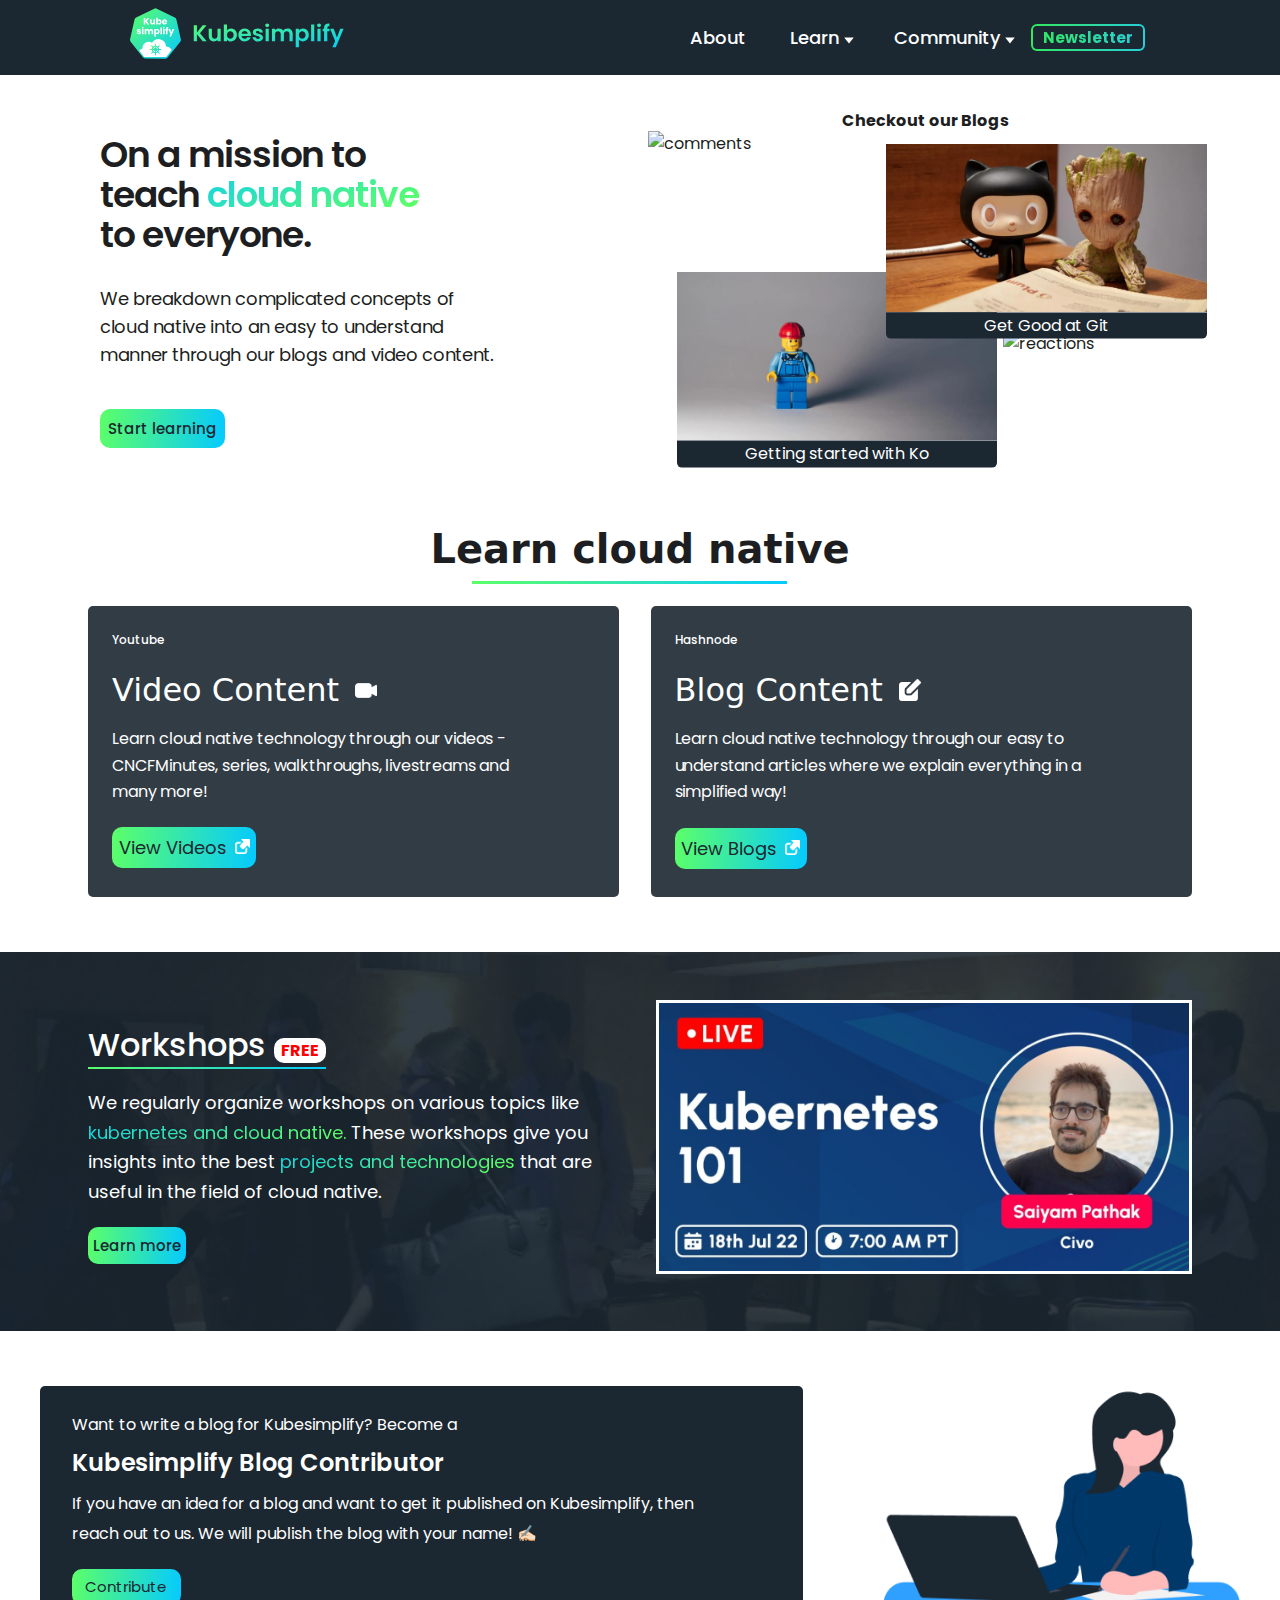
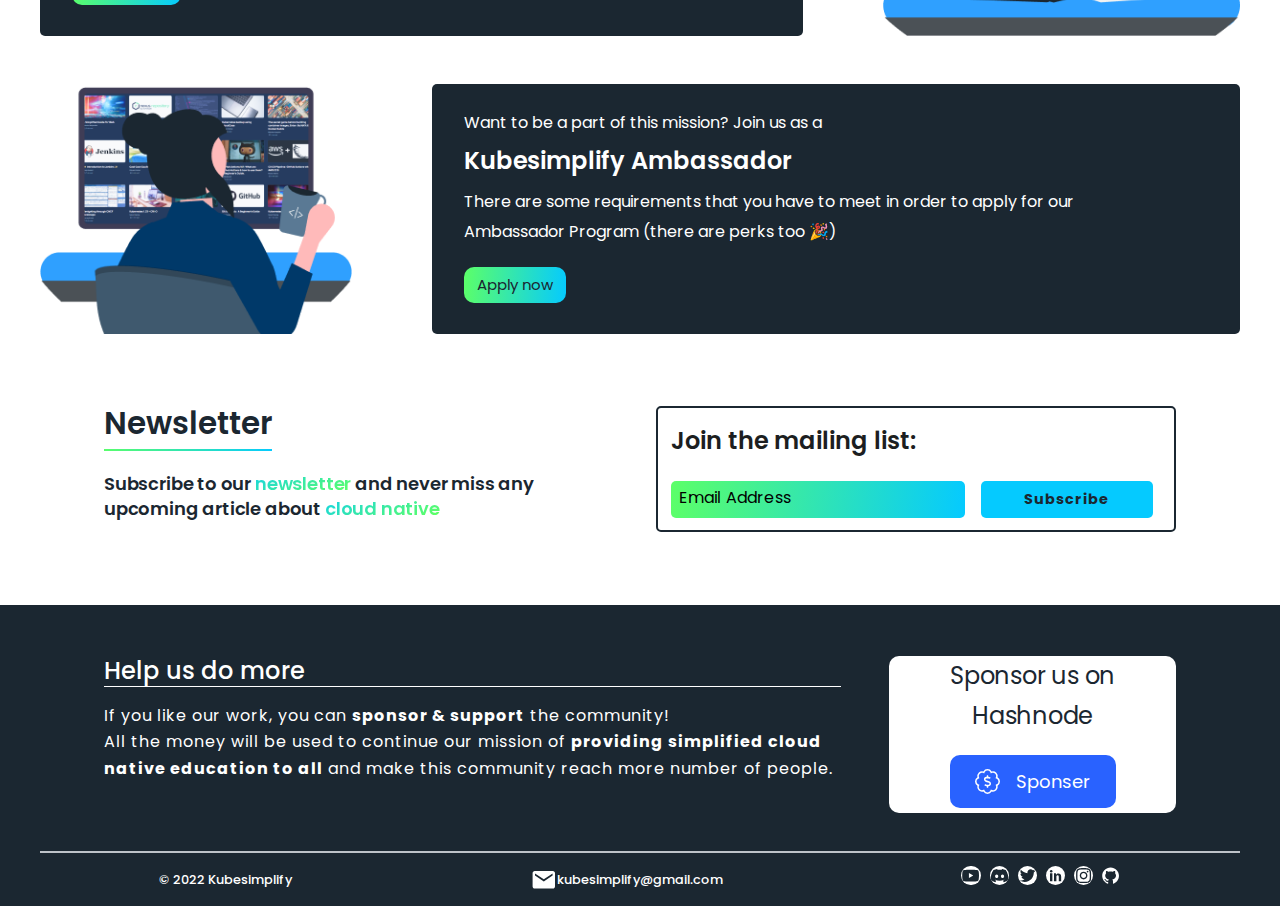
==== index.html @ fcbbe6c8 "deploy: ce2366faeb311c41e836b829e72ece6a12a64299" ====
<!doctype html>
<html lang="en" dir="ltr" class="plugin-pages plugin-id-default">
<head>
<meta charset="UTF-8">
<meta name="viewport" content="width=device-width,initial-scale=1">
<meta name="generator" content="Docusaurus v2.0.0-beta.18">
<title data-rh="true">Kubesimplify | Kubesimplify</title><meta data-rh="true" name="twitter:card" content="summary_large_image"><meta data-rh="true" property="og:url" content="https://kubesimplify.com/"><meta data-rh="true" name="docusaurus_locale" content="en"><meta data-rh="true" name="docusaurus_tag" content="default"><meta data-rh="true" name="docsearch:language" content="en"><meta data-rh="true" name="docsearch:docusaurus_tag" content="default"><meta data-rh="true" property="og:title" content="Kubesimplify | Kubesimplify"><meta data-rh="true" name="description" content="Description will go into a meta tag in &lt;head /&gt;"><meta data-rh="true" property="og:description" content="Description will go into a meta tag in &lt;head /&gt;"><link data-rh="true" rel="icon" href="/img/favicon.ico"><link data-rh="true" rel="canonical" href="https://kubesimplify.com/"><link data-rh="true" rel="alternate" href="https://kubesimplify.com/" hreflang="en"><link data-rh="true" rel="alternate" href="https://kubesimplify.com/" hreflang="x-default"><script data-rh="true">function maybeInsertBanner(){window.__DOCUSAURUS_INSERT_BASEURL_BANNER&&insertBanner()}function insertBanner(){var n=document.getElementById("docusaurus-base-url-issue-banner-container");if(n){n.innerHTML='\n<div id="docusaurus-base-url-issue-banner" style="border: thick solid red; background-color: rgb(255, 230, 179); margin: 20px; padding: 20px; font-size: 20px;">\n   <p style="font-weight: bold; font-size: 30px;">Your Docusaurus site did not load properly.</p>\n   <p>A very common reason is a wrong site <a href="https://docusaurus.io/docs/docusaurus.config.js/#baseurl" style="font-weight: bold;">baseUrl configuration</a>.</p>\n   <p>Current configured baseUrl = <span style="font-weight: bold; color: red;">/</span>  (default value)</p>\n   <p>We suggest trying baseUrl = <span id="docusaurus-base-url-issue-banner-suggestion-container" style="font-weight: bold; color: green;"></span></p>\n</div>\n';var e=document.getElementById("docusaurus-base-url-issue-banner-suggestion-container"),s=window.location.pathname,r="/"===s.substr(-1)?s:s+"/";e.innerHTML=r}}window.__DOCUSAURUS_INSERT_BASEURL_BANNER=!0,document.addEventListener("DOMContentLoaded",maybeInsertBanner)</script><link rel="stylesheet" href="/assets/css/styles.ebddec97.css">
<link rel="preload" href="/assets/js/runtime~main.7a0e00e2.js" as="script">
<link rel="preload" href="/assets/js/main.263ceea7.js" as="script">
</head>
<body class="navigation-with-keyboard">
<script>!function(){function t(t){document.documentElement.setAttribute("data-theme",t)}var e=function(){var t=null;try{t=localStorage.getItem("theme")}catch(t){}return t}();t(null!==e?e:"light")}()</script><div id="__docusaurus">
<div id="docusaurus-base-url-issue-banner-container"></div><div role="region"><a href="#" class="skipToContent_ZgBM">Skip to main content</a></div><section class="navbar_MONK"><nav class="navbar_positioning_acLH"><div class="navbar_logopair_qSyO"><div class="navbar_logo_HoQn"><a href="/"><svg width="285" height="67" viewBox="0 0 285 67" fill="none" xmlns="http://www.w3.org/2000/svg" class="logo_Ufb2" role=""><path d="M50.301 65.537A3.822 3.822 0 0 1 47.276 67l-26.765-.04a3.85 3.85 0 0 1-3.017-1.47L.841 44.346a3.951 3.951 0 0 1-.746-3.303l6.003-26.326a3.87 3.87 0 0 1 2.09-2.642L32.33.382a3.82 3.82 0 0 1 3.348.008l24.101 11.756a3.911 3.911 0 0 1 2.083 2.65l5.917 26.35a3.939 3.939 0 0 1-.755 3.294L50.301 65.537Z" fill="url(#a)"></path><path d="M38.03 41.074c.66.008 1.352.04 1.54.07.19.032.637.127.983.22.354.095.864.268 1.147.378.275.11.668.29.873.401.204.11.518.29.691.393.181.102.503.322.723.487.22.165.653.55.975.865.314.306.7.73.856.935.15.204.401.558.55.778.142.22.362.59.48.825.126.236.314.668.432.967.11.29.252.7.315.912.055.204.11.432.125.503.016.078.063.314.11.534.047.22.095.645.118.943.016.291.063.566.095.598.039.047.204.07.503.07.243 0 .55.016.691.047.134.024.417.079.62.11.205.04.527.118.724.173.188.055.471.158.636.213a7.8 7.8 0 0 1 .716.314c.236.11.652.354.935.534.33.22.715.543 1.116.96.346.345.73.793.88 1.02.142.22.338.559.432.748.095.188.173.392.173.455 0 .055-.118.252-.26.425-.14.18-.58.746-.99 1.257-.408.519-.801 1.022-.887 1.124-.087.11-.393.503-.692.888-.299.385-.558.708-.574.723-.016.016-.157.197-.322.401-.165.204-.424.543-.581.747-.158.204-.3.385-.315.4-.016.016-.173.213-.346.433-.18.22-.353.44-.4.487a6.632 6.632 0 0 0-.268.346c-.102.134-.448.574-.762.974-.322.401-.652.81-.747.904a1.2 1.2 0 0 1-.416.26c-.22.063-.747.078-3.568.07-1.815-.007-8.102-.023-13.965-.031-5.863-.008-10.743-.031-10.845-.047a1.996 1.996 0 0 1-.401-.157 2.205 2.205 0 0 1-.354-.275 7.684 7.684 0 0 1-.377-.448c-.126-.165-.385-.503-.574-.755a22.952 22.952 0 0 0-.369-.471c-.023-.016-.228-.283-.471-.59a62.297 62.297 0 0 0-.747-.967c-.18-.22-.472-.59-.652-.825a73.603 73.603 0 0 0-.417-.518c-.047-.048-.157-.197-.251-.323-.095-.126-.362-.471-.59-.77l-1.17-1.486c-.417-.518-.755-.974-.755-.997 0-.032.07-.158.157-.284a4.9 4.9 0 0 1 .519-.581c.196-.189.455-.417.573-.511.118-.086.37-.26.558-.377a5.936 5.936 0 0 1 1.038-.519 4.42 4.42 0 0 1 .597-.196c.212-.056.44-.102.503-.102.07 0 .15-.032.18-.063.04-.047.072-.393.087-.873.024-.503.07-1.03.15-1.391.062-.33.188-.81.274-1.077.087-.26.244-.66.346-.88.102-.22.291-.581.425-.802.141-.22.377-.573.526-.778.15-.204.527-.613.825-.911a9.677 9.677 0 0 1 1.006-.857c.244-.173.715-.448 1.038-.62.322-.166.723-.347.903-.41.173-.062.488-.157.692-.212.204-.063.527-.141.715-.18.236-.048.739-.071 1.572-.071.81 0 1.32.023 1.509.063.165.039.393.102.51.133.118.032.44.134.716.22.275.095.73.283 1.014.425.275.141.526.26.558.26.023 0 .141-.143.259-.315.11-.165.346-.48.51-.684.166-.204.52-.582.779-.825.26-.252.676-.613.92-.81.25-.189.604-.448.8-.558.19-.118.598-.338.905-.495.306-.15.809-.354 1.115-.456.307-.102.77-.236 1.038-.298.26-.056.62-.134.794-.158.173-.031.856-.047 1.517-.039ZM23.25 21.412h2.53l-3.41-4.332 3.293-4.168h-2.437l-2.83 3.727v-3.727H18.33v8.5h2.067v-3.75l2.854 3.75Zm10.18-6.762h-2.068v3.672c0 .92-.511 1.431-1.313 1.431-.77 0-1.289-.511-1.289-1.43V14.65H26.7v3.947c0 1.809 1.054 2.886 2.618 2.886.904 0 1.627-.417 2.044-.99v.92h2.067V14.65Zm3.56.951v-3.16h-2.067v8.963h2.067v-.943c.377.59 1.093 1.038 2.083 1.038 1.659 0 2.98-1.353 2.98-3.484 0-2.13-1.313-3.467-2.98-3.467-.967 0-1.706.448-2.083 1.053Zm2.956 2.414c0 1.078-.708 1.683-1.494 1.683-.77 0-1.478-.598-1.478-1.675s.708-1.667 1.478-1.667c.786 0 1.494.582 1.494 1.66Zm6.17-1.808c.692 0 1.273.424 1.273 1.164h-2.594c.126-.747.645-1.164 1.321-1.164Zm3.23 2.956h-2.2c-.173.362-.495.653-1.077.653-.668 0-1.21-.409-1.281-1.297h4.685c.023-.205.031-.41.031-.606 0-2.052-1.391-3.365-3.364-3.365-2.005 0-3.412 1.336-3.412 3.475 0 2.147 1.43 3.476 3.412 3.476 1.682 0 2.885-1.014 3.207-2.336Zm-34.664 13.25c-.032-2.516-3.687-1.754-3.687-2.831 0-.322.267-.519.747-.519.581 0 .935.299.998.763h1.91c-.133-1.337-1.1-2.304-2.845-2.304-1.769 0-2.751.944-2.751 2.1 0 2.476 3.686 1.69 3.686 2.783 0 .299-.283.542-.817.542-.566 0-.99-.314-1.038-.786H8.841c.095 1.306 1.305 2.312 3.105 2.312 1.698 0 2.736-.88 2.736-2.06Zm1.273 1.966h2.067v-6.755h-2.067v6.755Zm1.046-7.463c.723 0 1.218-.495 1.218-1.116 0-.63-.495-1.125-1.218-1.125-.74 0-1.235.496-1.235 1.125 0 .621.496 1.116 1.235 1.116Zm11.838 7.463h2.06V30.43c0-1.816-1.086-2.886-2.752-2.886-.983 0-1.832.543-2.28 1.259-.456-.81-1.28-1.258-2.295-1.258-.888 0-1.572.377-1.973.92v-.85h-2.075v6.763h2.075v-3.672c0-.881.503-1.369 1.297-1.369.786 0 1.29.488 1.29 1.368v3.673h2.059v-3.672c0-.881.51-1.369 1.297-1.369.786 0 1.297.488 1.297 1.368v3.673Zm5.58-5.803v-.952h-2.075v9.979h2.076v-4.168c.369.566 1.084 1.038 2.083 1.038 1.658 0 2.971-1.352 2.971-3.483 0-2.131-1.313-3.468-2.971-3.468-.999 0-1.714.464-2.083 1.054Zm2.948 2.414c0 1.077-.7 1.682-1.485 1.682-.779 0-1.478-.597-1.478-1.675 0-1.077.7-1.667 1.478-1.667.786 0 1.485.582 1.485 1.66Zm3.2 3.389h2.067v-8.964h-2.068v8.964Zm3.568 0h2.075v-6.755h-2.075v6.755Zm1.046-7.463c.723 0 1.218-.495 1.218-1.108 0-.63-.495-1.125-1.218-1.125-.74 0-1.234.496-1.234 1.125 0 .613.495 1.108 1.234 1.108Zm2.735 7.463h2.068v-5.04H51.1v-1.715h-1.116v-.063c0-.715.282-.959 1.076-.904v-1.761c-2.06-.11-3.144.762-3.144 2.532v.196h-.754v1.714h.754v5.04Zm7.263-2.524-1.564-4.23h-2.31l2.75 6.526-1.556 3.444h2.232l4.237-9.97h-2.24l-1.549 4.23Z" fill="#fff"></path><path fill-rule="evenodd" clip-rule="evenodd" d="M33.86 46.915c-.508.152-.791 1.354-.548 2.324.042.166.048.216.048.414v.226l-.059.025c-.032.013-.12.034-.195.045a.881.881 0 0 0-.168.037.706.706 0 0 1-.146.035c-.42.065-1.03.33-1.617.703-.352.224-.525.177-.706-.192-.34-.696-1.397-1.48-1.876-1.394-.82.15-.187 1.511 1.04 2.238.345.204.408.35.257.589l-.141.223a.988.988 0 0 0-.075.13.499.499 0 0 1-.05.09c-.245.382-.523 1.164-.595 1.669-.03.22-.217.28-.56.178-1.175-.348-2.764.15-2.41.754.09.154.34.358.463.377.031.006.117.03.19.056.358.125 1.253.13 1.679.011.096-.026.178-.036.349-.04.266-.006.258-.012.295.21a5.11 5.11 0 0 0 .78 1.985c.05.078.118.186.15.24l.058.1-.05.061c-.079.1-.2.202-.36.3-.613.377-1.176 1.012-1.328 1.498-.407 1.304 1.332.802 2.171-.627.215-.366.365-.44.59-.29.619.41 1.164.656 1.72.775.084.018.176.043.204.054a.686.686 0 0 0 .146.032c.24.028.244.033.244.289a.893.893 0 0 1-.048.344c-.182.59-.11 1.44.166 1.992.59 1.174 1.435-.32 1.084-1.915-.121-.547-.084-.656.247-.724.782-.162 1.196-.33 1.9-.774.366-.23.447-.203.703.23.643 1.086 1.915 1.734 2.222 1.132.134-.263-.02-.662-.482-1.257a4.192 4.192 0 0 0-.767-.678c-.24-.148-.463-.325-.503-.402-.029-.053-.015-.083.16-.354.401-.626.558-.982.713-1.626l.1-.417.042-.174h.212c.174.001.233.008.324.036 1.103.344 2.71-.164 2.405-.76-.232-.455-1.52-.714-2.332-.47-.167.05-.299.065-.475.053l-.134-.01-.034-.133a38.523 38.523 0 0 1-.1-.418c-.154-.654-.335-1.063-.743-1.686-.205-.313-.163-.432.23-.648 1.235-.679 1.87-2.255.906-2.251-.27 0-.351.037-.842.378-.322.223-.718.671-.925 1.047-.21.38-.325.402-.744.136-.532-.337-1.008-.547-1.461-.647a7.28 7.28 0 0 0-.396-.087c-.324-.065-.378-.182-.265-.576.318-1.102-.095-2.637-.663-2.466Zm-.523 4.503c.021.047.028 1.469.008 1.545-.024.09-.058.117-.2.159l-.122.036-.556-.557c-.323-.324-.556-.57-.556-.586 0-.065.41-.301.748-.432.435-.169.653-.222.678-.165Zm1.465.027c.41.11 1.157.475 1.157.565 0 .01-.254.273-.565.584l-.564.564-.125-.043c-.233-.08-.23-.07-.224-.963.006-.825-.007-.795.321-.707Zm-3.6 1.47c.039.03.286.273.548.538.546.552.508.487.413.716l-.05.122h-.586c-.749 0-1.034-.013-1.046-.045-.035-.092.156-.64.376-1.076.186-.368.194-.374.345-.255Zm5.652-.012c.198.273.49 1 .529 1.313l.009.075H35.77l-.042-.083a1.604 1.604 0 0 1-.072-.168l-.029-.086.121-.127c.772-.812 1.03-1.028 1.105-.924Zm-4.729 2.564c.024.04.06.119.08.175l.037.102-.374.38c-.206.21-.466.47-.577.578l-.202.196-.038-.043c-.23-.267-.642-1.321-.552-1.411.035-.035.226-.044.998-.047l.586-.003.042.073Zm4.816-.063c.478.012.45 0 .42.192-.033.203-.213.678-.355.936-.236.429-.14.455-.816-.221l-.564-.565.041-.109c.023-.06.059-.14.08-.176l.04-.067h.375c.206 0 .557.004.78.01Zm-1.635 1.617c.745.733.723.686.4.858-.366.195-.877.388-1.122.423l-.075.011.005-.825.004-.824.126-.051c.187-.077.14-.106.662.408Zm-2.037-.39.09.042v1.64l-.075-.008a3.195 3.195 0 0 1-.562-.168 2.65 2.65 0 0 0-.173-.072c-.202-.072-.638-.318-.638-.36 0-.046.979-1.041 1.093-1.11.048-.029.16-.014.265.035Z" fill="url(#b)"></path><path d="m96.947 43.807-7.69-9.42v9.42H85.02V22.666h4.238v9.48l7.69-9.48h5.116l-8.719 10.48 8.961 10.661h-5.358Zm23.979-16.78v16.78h-4.269v-2.12c-.545.727-1.261 1.302-2.149 1.726-.868.404-1.817.606-2.846.606-1.312 0-2.472-.273-3.481-.818-1.009-.565-1.807-1.383-2.392-2.453-.565-1.09-.848-2.383-.848-3.877v-9.844h4.239v9.238c0 1.333.333 2.363.999 3.09.666.706 1.574 1.06 2.724 1.06 1.171 0 2.089-.354 2.755-1.06.666-.727.999-1.757.999-3.09v-9.238h4.269Zm8.42 2.454c.544-.808 1.291-1.464 2.24-1.969.969-.505 2.068-.757 3.299-.757 1.433 0 2.725.353 3.875 1.06 1.171.707 2.089 1.716 2.755 3.029.686 1.292 1.03 2.796 1.03 4.513 0 1.716-.344 3.24-1.03 4.573-.666 1.313-1.584 2.332-2.755 3.06-1.15.726-2.442 1.09-3.875 1.09-1.251 0-2.351-.243-3.299-.727-.929-.505-1.675-1.151-2.24-1.939v2.393h-4.239V21.394h4.239v8.087Zm8.869 5.876c0-1.01-.211-1.878-.635-2.605-.404-.747-.949-1.313-1.635-1.696a4.292 4.292 0 0 0-2.18-.576c-.767 0-1.493.202-2.179.606-.666.384-1.211.949-1.635 1.696-.404.747-.605 1.626-.605 2.635 0 1.01.201 1.888.605 2.635.424.747.969 1.323 1.635 1.727a4.398 4.398 0 0 0 2.179.575c.787 0 1.514-.202 2.18-.605.686-.404 1.231-.98 1.635-1.727.424-.747.635-1.636.635-2.665Zm23-.303c0 .606-.04 1.15-.122 1.635h-12.26c.101 1.212.525 2.16 1.272 2.847.747.687 1.665 1.03 2.755 1.03 1.574 0 2.694-.676 3.36-2.029h4.57c-.484 1.615-1.412 2.948-2.785 3.998-1.371 1.03-3.057 1.545-5.055 1.545-1.614 0-3.067-.354-4.359-1.06-1.271-.727-2.27-1.747-2.997-3.06-.706-1.312-1.059-2.827-1.059-4.543 0-1.736.353-3.26 1.059-4.573.706-1.313 1.695-2.322 2.967-3.03 1.271-.706 2.734-1.06 4.389-1.06 1.595 0 3.018.344 4.269 1.03a7.098 7.098 0 0 1 2.936 2.939c.707 1.252 1.06 2.695 1.06 4.33Zm-4.389-1.212c-.02-1.09-.414-1.958-1.181-2.605-.767-.666-1.706-.999-2.816-.999-1.049 0-1.937.323-2.664.97-.706.625-1.14 1.504-1.302 2.634h7.963Zm13.901 10.238c-1.373 0-2.604-.243-3.695-.727-1.088-.505-1.957-1.181-2.602-2.03a5.166 5.166 0 0 1-1.029-2.816h4.267c.081.646.394 1.18.939 1.605.565.424 1.262.636 2.088.636.808 0 1.434-.161 1.878-.485.464-.323.697-.737.697-1.241 0-.546-.283-.95-.848-1.212-.546-.283-1.423-.586-2.634-.909-1.251-.303-2.281-.616-3.088-.939a5.49 5.49 0 0 1-2.059-1.484c-.564-.666-.847-1.565-.847-2.695 0-.93.263-1.777.788-2.545.543-.767 1.31-1.373 2.299-1.817 1.009-.444 2.19-.666 3.543-.666 1.998 0 3.592.505 4.783 1.514 1.19.99 1.846 2.332 1.968 4.029h-4.057c-.061-.667-.343-1.192-.848-1.576-.484-.403-1.14-.605-1.968-.605-.767 0-1.362.141-1.786.424-.403.282-.606.676-.606 1.181 0 .565.283 1 .849 1.302.565.283 1.443.576 2.633.879 1.211.303 2.21.616 2.998.939a5.112 5.112 0 0 1 2.027 1.514c.586.666.889 1.555.909 2.666 0 .969-.273 1.837-.818 2.604-.525.768-1.292 1.373-2.301 1.818-.989.424-2.149.636-3.48.636Zm12.228-19.052c-.747 0-1.373-.232-1.878-.696-.484-.485-.726-1.08-.726-1.787 0-.707.242-1.293.726-1.757.505-.485 1.131-.727 1.878-.727.746 0 1.362.242 1.846.727.505.465.756 1.05.756 1.757 0 .706-.251 1.302-.756 1.787-.484.464-1.1.696-1.846.696Zm2.088 2v16.78h-4.238v-16.78h4.238Zm25.015-.243c2.059 0 3.713.636 4.964 1.908 1.272 1.252 1.908 3.009 1.908 5.27v9.844h-4.238V34.54c0-1.313-.333-2.312-.998-2.999-.667-.706-1.575-1.06-2.726-1.06-1.15 0-2.068.354-2.754 1.06-.667.687-1 1.686-1 2.999v9.268h-4.238V34.54c0-1.313-.332-2.312-.999-2.999-.666-.706-1.573-1.06-2.725-1.06-1.17 0-2.098.354-2.785 1.06-.665.687-.998 1.686-.998 2.999v9.268h-4.238v-16.78h4.238v2.03a5.665 5.665 0 0 1 2.088-1.666c.869-.404 1.817-.606 2.847-.606 1.312 0 2.482.283 3.511.848a5.747 5.747 0 0 1 2.392 2.363c.545-.97 1.332-1.747 2.36-2.332a6.852 6.852 0 0 1 3.391-.879Zm15.132 2.666c.545-.768 1.292-1.404 2.24-1.909.968-.525 2.07-.787 3.301-.787 1.432 0 2.724.353 3.874 1.06 1.171.707 2.09 1.716 2.755 3.029.686 1.292 1.029 2.796 1.029 4.513 0 1.716-.343 3.24-1.029 4.573-.665 1.313-1.584 2.332-2.755 3.06-1.15.726-2.442 1.09-3.874 1.09-1.231 0-2.322-.253-3.27-.758-.929-.504-1.685-1.14-2.271-1.908v10.39h-4.238V27.026h4.238v2.424Zm8.871 5.906c0-1.01-.213-1.878-.636-2.605-.404-.747-.95-1.313-1.635-1.696a4.288 4.288 0 0 0-2.179-.576c-.767 0-1.494.202-2.181.606-.666.384-1.211.949-1.634 1.696-.405.747-.606 1.626-.606 2.635 0 1.01.201 1.888.606 2.635.423.747.968 1.323 1.634 1.727a4.408 4.408 0 0 0 2.181.575c.787 0 1.513-.202 2.179-.605.685-.404 1.231-.98 1.635-1.727.423-.747.636-1.636.636-2.665Zm11.647-13.963v22.413h-4.24V21.394h4.24Zm6.336 3.634c-.747 0-1.372-.232-1.877-.696-.484-.485-.726-1.08-.726-1.787 0-.707.242-1.293.726-1.757.505-.485 1.13-.727 1.877-.727.746 0 1.362.242 1.846.727.504.465.757 1.05.757 1.757 0 .706-.253 1.302-.757 1.787-.484.464-1.1.696-1.846.696Zm2.09 2v16.78h-4.24v-16.78h4.24Zm11.876 3.483h-2.937v13.296h-4.299V30.511h-1.907v-3.484h1.907v-.848c0-2.06.586-3.574 1.756-4.543 1.17-.97 2.937-1.424 5.297-1.363v3.574c-1.029-.02-1.745.152-2.149.515-.403.364-.605 1.02-.605 1.969v.696h2.937v3.484Zm18.79-3.484-10.383 24.716h-4.511l3.633-8.36-6.72-16.356h4.752l4.33 11.722 4.389-11.722h4.51Z" fill="url(#c)"></path><defs><linearGradient id="a" x1="0.457" y1="0.005" x2="67.46" y2="66.956" gradientUnits="userSpaceOnUse"><stop stop-color="#5CFF68"></stop><stop offset="1" stop-color="#05CAFF"></stop></linearGradient><linearGradient id="b" x1="26.115" y1="46.903" x2="42.009" y2="62.553" gradientUnits="userSpaceOnUse"><stop stop-color="#5CFF68"></stop><stop offset="1" stop-color="#05CAFF"></stop></linearGradient><linearGradient id="c" x1="84.291" y1="10.49" x2="103.981" y2="96.871" gradientUnits="userSpaceOnUse"><stop stop-color="#5CFF68"></stop><stop offset="1" stop-color="#05CAFF"></stop></linearGradient></defs></svg></a></div><button class="mobile_menu_icon_Fa9_"><svg stroke="currentColor" fill="currentColor" stroke-width="0" viewBox="0 0 448 512" height="1em" width="1em" xmlns="http://www.w3.org/2000/svg"><path d="M16 132h416c8.837 0 16-7.163 16-16V76c0-8.837-7.163-16-16-16H16C7.163 60 0 67.163 0 76v40c0 8.837 7.163 16 16 16zm0 160h416c8.837 0 16-7.163 16-16v-40c0-8.837-7.163-16-16-16H16c-8.837 0-16 7.163-16 16v40c0 8.837 7.163 16 16 16zm0 160h416c8.837 0 16-7.163 16-16v-40c0-8.837-7.163-16-16-16H16c-8.837 0-16 7.163-16 16v40c0 8.837 7.163 16 16 16z"></path></svg></button></div><ul class="navbar_links_MM_M"><li class="about_EDNz"><div class="navbar_about_start_YQFC"><a class="navbar_about_word_lRhf" href="/about">About</a></div></li><li class="learn_s8LK"><div class="navbar_dropdown_gBCg"><button class="navbar_dropbtn_lrWS">Learn<!-- --> <svg width="10" height="7" viewBox="0 0 10 7" fill="none" xmlns="http://www.w3.org/2000/svg" role="img"><path d="m4.981 6.5 4.763-6H.218l4.763 6Z" fill="#fff"></path></svg></button><div class="navbar_dropdown_content_HFwf"><a href="https://www.youtube.com/c/saiyam911/videos" target="blank">Video Content</a><a class="navbar_blog_design_fTgL" href="https://blog.kubesimplify.com/" target="blank">Blog Content</a></div></div></li><li class="community_y3Jf"><div class="navbar_dropdown_gBCg"><button class="navbar_dropbtn_lrWS">Community<!-- --> <svg width="10" height="7" viewBox="0 0 10 7" fill="none" xmlns="http://www.w3.org/2000/svg" role="img"><path d="m4.981 6.5 4.763-6H.218l4.763 6Z" fill="#fff"></path></svg></button><div class="navbar_dropdown_content_HFwf"><a href="/ambassadors">Kubesimplify Ambassador</a><a class="navbar_workshops_designs_Jcky" href="https://kubesimplify.github.io/live-workshops/" target="blank">Workshops</a></div></div></li><li><button class="navbarbutton_5u1I"><a class="navbar_text_JL4G" href="https://www.getrevue.co/profile/saiyampathak">Newsletter</a></button></li></ul></nav></section><div class="main-wrapper"><main><section><div class="hp_EwXs"><div class="hp_cont_1_fxVp"><div class="cont_1_content_ehqO"><p class="hp_cont_1_p1_wEN2">On a mission to <br>teach <span class="hp_cont_1_cloud_Mjqk">cloud native</span> <br>to everyone.</p><p class="hp_cont_1_p2_H4J1">We breakdown complicated concepts of <br>cloud native into an easy to understand <br>manner through our blogs and video content.</p><a href="https://kubesimplify.com/discord"><button class="hp_cont_1_btn_rgj_">Start learning</button></a></div><div class="cont_1_img_gcla"><p>Checkout our Blogs</p><div class="hp_cont_1_img3_ut14"><img src="/assets/images/Comments-724e9e93473c9f1c6383b09ac443ee6c.png" alt="comments"></div><div class="hp_cont_1_img1_pi5e"><a href="https://blog.kubesimplify.com/get-good-at-git" target="_blank"><img src="/assets/images/github-3ecf13d6d932c461e663b32a5c5b8e77.webp" alt="github"><p>Get Good at Git </p></a></div><div class="hp_cont_1_img2_ZwJ2"><a href="https://blog.kubesimplify.com/getting-started-with-ko-a-fast-container-image-builder-for-your-go-applications" target="_blank"><img src="/assets/images/lego-6367c76bd1ada0a00ec5896441df3472.webp" alt="lego"><p>Getting started with Ko</p></a></div><div class="hp_cont_1_img4_Zdia"><img src="/assets/images/Reactions-0790bd18a6607668639a036d434ff283.png" alt="reactions"></div></div></div><div class="hp_cont_3_b2VJ"><div class="hp_cont_3_h1_Xw7C"><h1>Learn cloud native</h1></div><div class="hp_cont_3_section_uxqO"><div class="hp_cont_3_vid_HWys"><p class="hp_cont_3_vid_p1_WGhh">Youtube</p><h2 class="hp_cont_3_vid_h2_XbiX">Video Content<img class="hp_cont_3_vidIcon_p7VF" src="[data-uri]" alt="Video_Icon"></h2><p class="hp_cont_3_vid_p3_CKka">Learn cloud native technology through our videos - CNCFMinutes, series, walkthroughs, livestreams and many more!</p><a href="https://www.youtube.com/c/saiyam911" target="_blank"><button class="hp_cont_3_btn1_bqxl"><p class="hp_cont_3_btn1_content_ItHT">View Videos<img class="hp_cont_3_linkIcon_xETb" src="[data-uri]" alt="link"></p></button></a></div><div class="hp_cont_3_blog_oTqX"><p class="hp_cont_3_blog_p1_bblm">Hashnode</p><h2 class="hp_cont_3_blog_h2_Gm1G">Blog Content<img class="hp_cont_3_blogIcon_TGDE" src="[data-uri]" alt="Blog_Icon"></h2><p class="hp_cont_3_blog_p3_uxPl">Learn cloud native technology through our easy to understand articles where we explain everything in a simplified way!</p><a href="https://blog.kubesimplify.com/" target="_blank"><button class="hp_cont_3_btn2_I0rQ"><p class="hp_cont_3_btn2_content_IG02">View Blogs<img class="hp_cont_3_linkIcon_xETb" src="[data-uri]" alt="link"></p></button></a></div></div></div><div class="hp_cont_4_B4cl"><div class="hp_cont_4_content_Rzza"><div class="hp_cont_4_workshop_DbRn"><span class="hp_cont_4_p1_zgem">Workshops <span>FREE</span></span><p class="hp_cont_4_p2_ENKU">We regularly organize workshops on various topics like<!-- --> <span class="hp_cont_4_kubernetes_mlAx"> <!-- -->kubernetes and cloud native.<!-- --> </span>These workshops give you insights into the best<!-- --> <span class="hp_cont_4_projects_Ago5"> <!-- -->projects and technologies<!-- --> </span> <!-- -->that are useful in the field of cloud native.</p><button class="hp_cont_4_btn1_uP6i"><a href="https://kubesimplify.github.io/live-workshops/"><p class="hp_cont_4_btn1_content_YUEW">Learn more</p></a></button></div><div class="hp_cont_4_img_V1iO"><img src="/assets/images/workshop-e3153e1243ab94fd10bc6416a9ec745c.png" alt="workshop"></div></div></div><div class="hp_cont_5_j5y9"><div class="hp_cont_5_blog_contributor_qgc9"><p class="hp_cont_5_blog_p1_glks">Want to write a blog for Kubesimplify? Become a</p><span class="hp_cont_5_blog_kube_XLSs"> <!-- -->Kubesimplify Blog Contributor<!-- --> </span><p class="hp_cont_5_blog_p2_isT9">If you have an idea for a blog and want to get it published on Kubesimplify, then reach out to us. We will publish the blog with your name! ✍🏻</p><div><button class="hp_cont_5_btn1_XLqg"><a href="https://kubesimplify.com/discord"><p class="hp_cont_5_btn1_content_ppME">Contribute</p></a></button></div></div><div class="hp_cont_5_img_dgkf"><img src="/assets/images/BlogsContribute-edce74e511a8079b445187c169df9cb5.png" alt="Blog"></div></div><div class="hp_cont_6_C7aF"><div class="hp_cont_6_img_tkUY"><img class="hp_cont_6_ambassador_image_Zo_I" src="/assets/images/Ambassadors-cc5712e50eb6cc5a7e5f0107b943e482.png" alt="Blog"></div><div class="hp_cont_6_ambassadors_N02p"><p class="hp_cont_6_ambassador_p1_ql8e">Want to be a part of this mission? Join us as a</p><span class="hp_cont_6_ambassador_kube_A6sh"> <!-- -->Kubesimplify Ambassador<!-- --> </span><p class="hp_cont_6_ambassador_p2_jo5d">There are some requirements that you have to meet in order to apply for our Ambassador Program (there are perks too 🎉)</p><div><button class="hp_cont_6_btn1__ASf"><a href="https://forms.gle/JNMWzSaLYGBVEp6W7"><p class="hp_cont_6_btn1_content_YSdt">Apply now</p></a></button></div></div></div><div class="hp_cont_2_oAoW"><div class="hp_cont_2_flex_LZTa"><div class="hp_cont_2_1_zEEH"><p class="hp_cont_2_p1_vTBT">Newsletter</p><p class="hp_cont_2_p2_siH0">Subscribe to our<!-- --> <span class="hp_cont_1_cloud_Mjqk"> newsletter </span>and never miss any <br>upcoming article about<!-- --> <span class="hp_cont_1_cloud_Mjqk"> cloud native </span></p></div><div class="hp_cont_2_2_T1ks"><div class="hp_cont_2a_rvio"><p class="hp_cont_2a_p_xipg">Join the mailing list:</p><form action="https://www.getrevue.co/profile/saiyampathak/add_subscriber" method="post" id="revue-form" name="revue-form" target="_blank"><div class="hp_cont_2a_mail_SFwM"><input type="email" class="hp_cont_2a_input_aH9x" name="member[email]" id="member_email" placeholder="Email Address"><button type="submit" name="member[subscribe]" id="member_submit" class="hp_cont_2a_btn_Zm_4">Subscribe</button></div></form></div></div></div></div></div></section></main></div><section class="footer_xBL4"><div class="footer_upper_mQde"><div class="content_oHCg"><h2 class="title_NItk">Help us do more</h2><p class="sponsors_content_hbIG">If you like our work, you can <b>sponsor &amp; support</b> the community!<br>All the money will be used to continue our mission of<!-- --> <b>providing simplified cloud native education to all</b> and make this community reach more number of people.</p></div><div class="sponsors_card_Uvsf"><p class="sponsors_card_title_IkS_">Sponsor us on Hashnode</p><a href="https://blog.kubesimplify.com/sponsor"><button class="sponsor_hashnode_E2qa"><svg width="34" height="34" viewBox="0 0 34 34" fill="none" xmlns="http://www.w3.org/2000/svg" class="logo_fYHz" role="img"><path d="m19.254 16.538-3.922-1.117a1.38 1.38 0 0 1-.99-1.311c0-.747.614-1.36 1.36-1.36h2.451c.548 0 1.068.17 1.505.486.199.144.475.1.652-.077l.758-.758a.542.542 0 0 0-.066-.813 4.646 4.646 0 0 0-2.849-.963h-.088V9.032a.532.532 0 0 0-.537-.53h-1.062a.531.531 0 0 0-.53.53v1.593h-.233a3.488 3.488 0 0 0-3.468 3.817c.138 1.471 1.267 2.666 2.683 3.07l3.75 1.067c.58.172.99.708.99 1.311 0 .752-.614 1.36-1.36 1.36h-2.451a2.558 2.558 0 0 1-1.505-.486c-.199-.144-.48-.1-.652.077l-.758.758a.542.542 0 0 0 .066.813 4.646 4.646 0 0 0 2.849.963h.088v1.593c0 .293.238.53.531.53h1.062a.532.532 0 0 0 .537-.53v-1.593h.088c1.516 0 2.943-.902 3.435-2.334.675-1.97-.487-3.972-2.334-4.503ZM34 17.003a6.572 6.572 0 0 0-3.297-5.68 6.55 6.55 0 0 0-1.687-6.34 6.55 6.55 0 0 0-6.338-1.686A6.572 6.572 0 0 0 16.998 0a6.57 6.57 0 0 0-5.676 3.297 6.563 6.563 0 0 0-6.344 1.687 6.576 6.576 0 0 0-1.687 6.338A6.579 6.579 0 0 0 0 17.002a6.576 6.576 0 0 0 3.291 5.676 6.59 6.59 0 0 0 1.687 6.344 6.534 6.534 0 0 0 6.344 1.681A6.577 6.577 0 0 0 16.997 34a6.579 6.579 0 0 0 5.68-3.297 6.517 6.517 0 0 0 6.34-1.681 6.563 6.563 0 0 0 1.686-6.344A6.57 6.57 0 0 0 34 17.003Zm-6.051 4.535c.354.78 1.958 3.59-.432 5.98-1.919 1.919-3.816 1.415-5.984.43-.304.808-1.145 3.928-4.536 3.928-3.457 0-4.292-3.291-4.535-3.927-2.163.984-4.066 1.477-5.98-.432-2.444-2.433-.724-5.343-.43-5.979-.808-.31-3.928-1.15-3.928-4.535 0-3.463 3.285-4.298 3.927-4.536-.354-.785-1.958-3.595.432-5.984 2.444-2.45 5.365-.714 5.979-.432.31-.802 1.15-3.927 4.535-3.927 3.463 0 4.298 3.291 4.536 3.927.785-.354 3.595-1.958 5.984.432 2.445 2.433.725 5.343.432 5.984.802.304 3.927 1.145 3.927 4.536 0 3.457-3.291 4.292-3.927 4.535Z" fill="#fff"></path></svg> Sponser</button></a></div></div><hr class="hr_xO8t"><div class="footer_lower_irt2"><div class="end_first_OBE7">© 2022 Kubesimplify</div><div class="footer_mail_Ru02"><svg stroke="currentColor" fill="currentColor" stroke-width="0" viewBox="0 0 512 512" class="mail_logo_pVq9" row="img" height="1em" width="1em" xmlns="http://www.w3.org/2000/svg"><path d="M437.332 80H74.668C51.199 80 32 99.198 32 122.667v266.666C32 412.802 51.199 432 74.668 432h362.664C460.801 432 480 412.802 480 389.333V122.667C480 99.198 460.801 80 437.332 80zM432 170.667L256 288 80 170.667V128l176 117.333L432 128v42.667z"></path></svg><a class="mail_title_H_96" href="mailto:kubesimplify@gmail.com">kubesimplify@gmail.com</a></div><div class="group_logo_KhZO"><a target="_blank" href="https://www.youtube.com/c/saiyam911"><svg stroke="currentColor" fill="currentColor" stroke-width="0" viewBox="0 0 1024 1024" row="img" class="social1_pt2Y" height="1em" width="1em" xmlns="http://www.w3.org/2000/svg"><path d="M941.3 296.1a112.3 112.3 0 0 0-79.2-79.3C792.2 198 512 198 512 198s-280.2 0-350.1 18.7A112.12 112.12 0 0 0 82.7 296C64 366 64 512 64 512s0 146 18.7 215.9c10.3 38.6 40.7 69 79.2 79.3C231.8 826 512 826 512 826s280.2 0 350.1-18.8c38.6-10.3 68.9-40.7 79.2-79.3C960 658 960 512 960 512s0-146-18.7-215.9zM423 646V378l232 133-232 135z"></path></svg></a><a target="_blank" href="https://discord.gg/26Z384WSPB"><svg stroke="currentColor" fill="currentColor" stroke-width="0" viewBox="0 0 640 512" row="img" class="social2_Ltn5" height="1em" width="1em" xmlns="http://www.w3.org/2000/svg"><path d="M524.531,69.836a1.5,1.5,0,0,0-.764-.7A485.065,485.065,0,0,0,404.081,32.03a1.816,1.816,0,0,0-1.923.91,337.461,337.461,0,0,0-14.9,30.6,447.848,447.848,0,0,0-134.426,0,309.541,309.541,0,0,0-15.135-30.6,1.89,1.89,0,0,0-1.924-.91A483.689,483.689,0,0,0,116.085,69.137a1.712,1.712,0,0,0-.788.676C39.068,183.651,18.186,294.69,28.43,404.354a2.016,2.016,0,0,0,.765,1.375A487.666,487.666,0,0,0,176.02,479.918a1.9,1.9,0,0,0,2.063-.676A348.2,348.2,0,0,0,208.12,430.4a1.86,1.86,0,0,0-1.019-2.588,321.173,321.173,0,0,1-45.868-21.853,1.885,1.885,0,0,1-.185-3.126c3.082-2.309,6.166-4.711,9.109-7.137a1.819,1.819,0,0,1,1.9-.256c96.229,43.917,200.41,43.917,295.5,0a1.812,1.812,0,0,1,1.924.233c2.944,2.426,6.027,4.851,9.132,7.16a1.884,1.884,0,0,1-.162,3.126,301.407,301.407,0,0,1-45.89,21.83,1.875,1.875,0,0,0-1,2.611,391.055,391.055,0,0,0,30.014,48.815,1.864,1.864,0,0,0,2.063.7A486.048,486.048,0,0,0,610.7,405.729a1.882,1.882,0,0,0,.765-1.352C623.729,277.594,590.933,167.465,524.531,69.836ZM222.491,337.58c-28.972,0-52.844-26.587-52.844-59.239S193.056,219.1,222.491,219.1c29.665,0,53.306,26.82,52.843,59.239C275.334,310.993,251.924,337.58,222.491,337.58Zm195.38,0c-28.971,0-52.843-26.587-52.843-59.239S388.437,219.1,417.871,219.1c29.667,0,53.307,26.82,52.844,59.239C470.715,310.993,447.538,337.58,417.871,337.58Z"></path></svg></a><a target="_blank" href="https://twitter.com/kubesimplify"><svg stroke="currentColor" fill="currentColor" stroke-width="0" viewBox="0 0 1024 1024" row="img" class="social2_Ltn5" height="1em" width="1em" xmlns="http://www.w3.org/2000/svg"><path d="M928 254.3c-30.6 13.2-63.9 22.7-98.2 26.4a170.1 170.1 0 0 0 75-94 336.64 336.64 0 0 1-108.2 41.2A170.1 170.1 0 0 0 672 174c-94.5 0-170.5 76.6-170.5 170.6 0 13.2 1.6 26.4 4.2 39.1-141.5-7.4-267.7-75-351.6-178.5a169.32 169.32 0 0 0-23.2 86.1c0 59.2 30.1 111.4 76 142.1a172 172 0 0 1-77.1-21.7v2.1c0 82.9 58.6 151.6 136.7 167.4a180.6 180.6 0 0 1-44.9 5.8c-11.1 0-21.6-1.1-32.2-2.6C211 652 273.9 701.1 348.8 702.7c-58.6 45.9-132 72.9-211.7 72.9-14.3 0-27.5-.5-41.2-2.1C171.5 822 261.2 850 357.8 850 671.4 850 843 590.2 843 364.7c0-7.4 0-14.8-.5-22.2 33.2-24.3 62.3-54.4 85.5-88.2z"></path></svg></a><a target="_blank" href="https://www.linkedin.com/company/kubesimplify/"><svg stroke="currentColor" fill="currentColor" stroke-width="0" version="1.2" baseProfile="tiny" viewBox="0 0 24 24" row="img" class="social2_Ltn5" height="1em" width="1em" xmlns="http://www.w3.org/2000/svg"><path d="M8 19h-3v-10h3v10zm11 0h-3v-5.342c0-1.392-.496-2.085-1.479-2.085-.779 0-1.273.388-1.521 1.165v6.262h-3s.04-9 0-10h2.368l.183 2h.062c.615-1 1.598-1.678 2.946-1.678 1.025 0 1.854.285 2.487 1.001.637.717.954 1.679.954 3.03v5.647z"></path><ellipse cx="6.5" cy="6.5" rx="1.55" ry="1.5"></ellipse></svg></a><a target="_blank" href="https://www.instagram.com/saiyampathak/"><svg stroke="currentColor" fill="currentColor" stroke-width="0" viewBox="0 0 1024 1024" row="img" class="social2_Ltn5" height="1em" width="1em" xmlns="http://www.w3.org/2000/svg"><path d="M512 306.9c-113.5 0-205.1 91.6-205.1 205.1S398.5 717.1 512 717.1 717.1 625.5 717.1 512 625.5 306.9 512 306.9zm0 338.4c-73.4 0-133.3-59.9-133.3-133.3S438.6 378.7 512 378.7 645.3 438.6 645.3 512 585.4 645.3 512 645.3zm213.5-394.6c-26.5 0-47.9 21.4-47.9 47.9s21.4 47.9 47.9 47.9 47.9-21.3 47.9-47.9a47.84 47.84 0 0 0-47.9-47.9zM911.8 512c0-55.2.5-109.9-2.6-165-3.1-64-17.7-120.8-64.5-167.6-46.9-46.9-103.6-61.4-167.6-64.5-55.2-3.1-109.9-2.6-165-2.6-55.2 0-109.9-.5-165 2.6-64 3.1-120.8 17.7-167.6 64.5C132.6 226.3 118.1 283 115 347c-3.1 55.2-2.6 109.9-2.6 165s-.5 109.9 2.6 165c3.1 64 17.7 120.8 64.5 167.6 46.9 46.9 103.6 61.4 167.6 64.5 55.2 3.1 109.9 2.6 165 2.6 55.2 0 109.9.5 165-2.6 64-3.1 120.8-17.7 167.6-64.5 46.9-46.9 61.4-103.6 64.5-167.6 3.2-55.1 2.6-109.8 2.6-165zm-88 235.8c-7.3 18.2-16.1 31.8-30.2 45.8-14.1 14.1-27.6 22.9-45.8 30.2C695.2 844.7 570.3 840 512 840c-58.3 0-183.3 4.7-235.9-16.1-18.2-7.3-31.8-16.1-45.8-30.2-14.1-14.1-22.9-27.6-30.2-45.8C179.3 695.2 184 570.3 184 512c0-58.3-4.7-183.3 16.1-235.9 7.3-18.2 16.1-31.8 30.2-45.8s27.6-22.9 45.8-30.2C328.7 179.3 453.7 184 512 184s183.3-4.7 235.9 16.1c18.2 7.3 31.8 16.1 45.8 30.2 14.1 14.1 22.9 27.6 30.2 45.8C844.7 328.7 840 453.7 840 512c0 58.3 4.7 183.2-16.2 235.8z"></path></svg></a><a target="_blank" href="https://github.com/kubesimplify"><svg stroke="currentColor" fill="currentColor" stroke-width="0" viewBox="0 0 1024 1024" row="img" class="social3_N1sl" height="1em" width="1em" xmlns="http://www.w3.org/2000/svg"><path d="M511.6 76.3C264.3 76.2 64 276.4 64 523.5 64 718.9 189.3 885 363.8 946c23.5 5.9 19.9-10.8 19.9-22.2v-77.5c-135.7 15.9-141.2-73.9-150.3-88.9C215 726 171.5 718 184.5 703c30.9-15.9 62.4 4 98.9 57.9 26.4 39.1 77.9 32.5 104 26 5.7-23.5 17.9-44.5 34.7-60.8-140.6-25.2-199.2-111-199.2-213 0-49.5 16.3-95 48.3-131.7-20.4-60.5 1.9-112.3 4.9-120 58.1-5.2 118.5 41.6 123.2 45.3 33-8.9 70.7-13.6 112.9-13.6 42.4 0 80.2 4.9 113.5 13.9 11.3-8.6 67.3-48.8 121.3-43.9 2.9 7.7 24.7 58.3 5.5 118 32.4 36.8 48.9 82.7 48.9 132.3 0 102.2-59 188.1-200 212.9a127.5 127.5 0 0 1 38.1 91v112.5c.8 9 0 17.9 15 17.9 177.1-59.7 304.6-227 304.6-424.1 0-247.2-200.4-447.3-447.5-447.3z"></path></svg></a></div></div></section></div>
<script src="/assets/js/runtime~main.7a0e00e2.js"></script>
<script src="/assets/js/main.263ceea7.js"></script>
</body>
</html>
---- assets/css/styles.ebddec97.css ----
@import url(https://fonts.googleapis.com/css2?family=Poppins:wght@500&display=swap);@import url(https://fonts.googleapis.com/css2?family=Poppins:wght@100&display=swap);@import url(https://fonts.googleapis.com/css2?family=Poppins:wght@400&display=swap);.container,.row .col{padding:0 var(--ifm-spacing-horizontal);width:100%}.row .col,img{max-width:100%}.markdown>h2,.markdown>h3,.markdown>h4,.markdown>h5,.markdown>h6{margin-bottom:calc(var(--ifm-heading-vertical-rhythm-bottom)*var(--ifm-leading))}pre,table{overflow:auto}blockquote,pre{margin:0 0 var(--ifm-spacing-vertical)}.breadcrumbs__link,.button{transition-timing-function:var(--ifm-transition-timing-default)}.button,code{vertical-align:middle}.button--outline.button--active,.button--outline:active,.button--outline:hover,:root{--ifm-button-color:var(--ifm-font-color-base-inverse)}.avatar__photo,.card,.text--truncate{overflow:hidden}.menu__link:hover,a{transition:color var(--ifm-transition-fast) var(--ifm-transition-timing-default)}.navbar__title,.text--truncate{text-overflow:ellipsis;white-space:nowrap}.button,.dropdown__link,.navbar__title,.text--truncate{white-space:nowrap}.navbar--dark,:root{--ifm-navbar-link-hover-color:var(--ifm-color-primary)}:root,html[data-theme=dark]{--ifm-color-emphasis-500:var(--ifm-color-gray-500)}.admonition-icon svg,.alert__icon svg{fill:var(--ifm-alert-foreground-color)}.markdown li,body{word-wrap:break-word}.menu,.navbar-sidebar,body{overflow-x:hidden}*,.ap_cont_6a_kAdY,.hp_cont_2a_rvio,.loadingRing_RJI3 div{box-sizing:border-box}:root{--ifm-color-scheme:light;--ifm-dark-value:10%;--ifm-darker-value:15%;--ifm-darkest-value:30%;--ifm-light-value:15%;--ifm-lighter-value:30%;--ifm-lightest-value:50%;--ifm-contrast-background-value:90%;--ifm-contrast-foreground-value:70%;--ifm-contrast-background-dark-value:70%;--ifm-contrast-foreground-dark-value:90%;--ifm-color-primary:#3578e5;--ifm-color-secondary:#ebedf0;--ifm-color-success:#00a400;--ifm-color-info:#54c7ec;--ifm-color-warning:#ffba00;--ifm-color-danger:#fa383e;--ifm-color-primary-dark:#306cce;--ifm-color-primary-darker:#2d66c3;--ifm-color-primary-darkest:#2554a0;--ifm-color-primary-light:#538ce9;--ifm-color-primary-lighter:#72a1ed;--ifm-color-primary-lightest:#9abcf2;--ifm-color-primary-contrast-background:#ebf2fc;--ifm-color-primary-contrast-foreground:#102445;--ifm-color-secondary-dark:#d4d5d8;--ifm-color-secondary-darker:#c8c9cc;--ifm-color-secondary-darkest:#a4a6a8;--ifm-color-secondary-light:#eef0f2;--ifm-color-secondary-lighter:#f1f2f5;--ifm-color-secondary-lightest:#f5f6f8;--ifm-color-secondary-contrast-background:#fdfdfe;--ifm-color-secondary-contrast-foreground:#474748;--ifm-color-success-dark:#009400;--ifm-color-success-darker:#008b00;--ifm-color-success-darkest:#007300;--ifm-color-success-light:#26b226;--ifm-color-success-lighter:#4dbf4d;--ifm-color-success-lightest:#80d280;--ifm-color-success-contrast-background:#e6f6e6;--ifm-color-success-contrast-foreground:#003100;--ifm-color-info-dark:#4cb3d4;--ifm-color-info-darker:#47a9c9;--ifm-color-info-darkest:#3b8ba5;--ifm-color-info-light:#6ecfef;--ifm-color-info-lighter:#87d8f2;--ifm-color-info-lightest:#aae3f6;--ifm-color-info-contrast-background:#eef9fd;--ifm-color-info-contrast-foreground:#193c47;--ifm-color-warning-dark:#e6a700;--ifm-color-warning-darker:#d99e00;--ifm-color-warning-darkest:#b38200;--ifm-color-warning-light:#ffc426;--ifm-color-warning-lighter:#ffcf4d;--ifm-color-warning-lightest:#ffdd80;--ifm-color-warning-contrast-background:#fff8e6;--ifm-color-warning-contrast-foreground:#4d3800;--ifm-color-danger-dark:#e13238;--ifm-color-danger-darker:#d53035;--ifm-color-danger-darkest:#af272b;--ifm-color-danger-light:#fb565b;--ifm-color-danger-lighter:#fb7478;--ifm-color-danger-lightest:#fd9c9f;--ifm-color-danger-contrast-background:#ffebec;--ifm-color-danger-contrast-foreground:#4b1113;--ifm-color-white:#fff;--ifm-color-black:#000;--ifm-color-gray-0:var(--ifm-color-white);--ifm-color-gray-100:#f5f6f7;--ifm-color-gray-200:#ebedf0;--ifm-color-gray-300:#dadde1;--ifm-color-gray-400:#ccd0d5;--ifm-color-gray-500:#bec3c9;--ifm-color-gray-600:#8d949e;--ifm-color-gray-700:#606770;--ifm-color-gray-800:#444950;--ifm-color-gray-900:#1c1e21;--ifm-color-gray-1000:var(--ifm-color-black);--ifm-color-emphasis-0:var(--ifm-color-gray-0);--ifm-color-emphasis-100:var(--ifm-color-gray-100);--ifm-color-emphasis-200:var(--ifm-color-gray-200);--ifm-color-emphasis-300:var(--ifm-color-gray-300);--ifm-color-emphasis-400:var(--ifm-color-gray-400);--ifm-color-emphasis-600:var(--ifm-color-gray-600);--ifm-color-emphasis-700:var(--ifm-color-gray-700);--ifm-color-emphasis-800:var(--ifm-color-gray-800);--ifm-color-emphasis-900:var(--ifm-color-gray-900);--ifm-color-emphasis-1000:var(--ifm-color-gray-1000);--ifm-color-content:var(--ifm-color-emphasis-900);--ifm-color-content-inverse:var(--ifm-color-emphasis-0);--ifm-color-content-secondary:#525860;--ifm-background-color:transparent;--ifm-background-surface-color:var(--ifm-color-content-inverse);--ifm-global-border-width:1px;--ifm-global-radius:0.4rem;--ifm-hover-overlay:rgba(0,0,0,.05);--ifm-font-color-base:var(--ifm-color-content);--ifm-font-color-base-inverse:var(--ifm-color-content-inverse);--ifm-font-color-secondary:var(--ifm-color-content-secondary);--ifm-font-family-base:system-ui,-apple-system,Segoe UI,Roboto,Ubuntu,Cantarell,Noto Sans,sans-serif,BlinkMacSystemFont,"Segoe UI",Helvetica,Arial,sans-serif,"Apple Color Emoji","Segoe UI Emoji","Segoe UI Symbol";--ifm-font-family-monospace:SFMono-Regular,Menlo,Monaco,Consolas,"Liberation Mono","Courier New",monospace;--ifm-font-size-base:100%;--ifm-font-weight-light:300;--ifm-font-weight-normal:400;--ifm-font-weight-semibold:500;--ifm-font-weight-bold:700;--ifm-font-weight-base:var(--ifm-font-weight-normal);--ifm-line-height-base:1.65;--ifm-global-spacing:1rem;--ifm-spacing-vertical:var(--ifm-global-spacing);--ifm-spacing-horizontal:var(--ifm-global-spacing);--ifm-transition-fast:200ms;--ifm-transition-slow:400ms;--ifm-transition-timing-default:cubic-bezier(0.08,0.52,0.52,1);--ifm-global-shadow-lw:0 1px 2px 0 rgba(0,0,0,.1);--ifm-global-shadow-md:0 5px 40px rgba(0,0,0,.2);--ifm-global-shadow-tl:0 12px 28px 0 rgba(0,0,0,.2),0 2px 4px 0 rgba(0,0,0,.1);--ifm-z-index-dropdown:100;--ifm-z-index-fixed:200;--ifm-z-index-overlay:400;--ifm-container-width:1140px;--ifm-container-width-xl:1320px;--ifm-code-background:#f6f7f8;--ifm-code-border-radius:var(--ifm-global-radius);--ifm-code-font-size:90%;--ifm-code-padding-horizontal:0.1rem;--ifm-code-padding-vertical:0.1rem;--ifm-pre-background:var(--ifm-color-emphasis-100);--ifm-pre-border-radius:var(--ifm-code-border-radius);--ifm-pre-color:inherit;--ifm-pre-line-height:1.45;--ifm-pre-padding:1rem;--ifm-heading-color:inherit;--ifm-heading-margin-top:0;--ifm-heading-margin-bottom:var(--ifm-spacing-vertical);--ifm-heading-font-family:var(--ifm-font-family-base);--ifm-heading-font-weight:var(--ifm-font-weight-bold);--ifm-heading-line-height:1.25;--ifm-h1-font-size:2rem;--ifm-h2-font-size:1.5rem;--ifm-h3-font-size:1.25rem;--ifm-h4-font-size:1rem;--ifm-h5-font-size:0.875rem;--ifm-h6-font-size:0.85rem;--ifm-image-alignment-padding:1.25rem;--ifm-leading-desktop:1.25;--ifm-leading:calc(var(--ifm-leading-desktop)*1rem);--ifm-list-left-padding:2rem;--ifm-list-margin:1rem;--ifm-list-item-margin:0.25rem;--ifm-list-paragraph-margin:1rem;--ifm-table-cell-padding:0.75rem;--ifm-table-background:transparent;--ifm-table-stripe-background:rgba(0,0,0,.03);--ifm-table-border-width:1px;--ifm-table-border-color:var(--ifm-color-emphasis-300);--ifm-table-head-background:inherit;--ifm-table-head-color:inherit;--ifm-table-head-font-weight:var(--ifm-font-weight-bold);--ifm-table-cell-color:inherit;--ifm-link-color:var(--ifm-color-primary);--ifm-link-decoration:none;--ifm-link-hover-color:var(--ifm-link-color);--ifm-link-hover-decoration:underline;--ifm-paragraph-margin-bottom:var(--ifm-leading);--ifm-blockquote-font-size:var(--ifm-font-size-base);--ifm-blockquote-border-left-width:2px;--ifm-blockquote-padding-horizontal:var(--ifm-spacing-horizontal);--ifm-blockquote-padding-vertical:0;--ifm-blockquote-shadow:none;--ifm-blockquote-color:var(--ifm-color-emphasis-800);--ifm-blockquote-border-color:var(--ifm-color-emphasis-300);--ifm-hr-border-color:var(--ifm-color-emphasis-500);--ifm-hr-border-width:1px;--ifm-hr-margin-vertical:1.5rem;--ifm-scrollbar-size:7px;--ifm-scrollbar-track-background-color:#f1f1f1;--ifm-scrollbar-thumb-background-color:silver;--ifm-scrollbar-thumb-hover-background-color:#a7a7a7;--ifm-alert-background-color:inherit;--ifm-alert-border-color:inherit;--ifm-alert-border-radius:var(--ifm-global-radius);--ifm-alert-border-width:0px;--ifm-alert-border-left-width:5px;--ifm-alert-color:var(--ifm-font-color-base);--ifm-alert-padding-horizontal:var(--ifm-spacing-horizontal);--ifm-alert-padding-vertical:var(--ifm-spacing-vertical);--ifm-alert-shadow:var(--ifm-global-shadow-lw);--ifm-avatar-intro-margin:1rem;--ifm-avatar-intro-alignment:inherit;--ifm-avatar-photo-size-sm:2rem;--ifm-avatar-photo-size-md:3rem;--ifm-avatar-photo-size-lg:4rem;--ifm-avatar-photo-size-xl:6rem;--ifm-badge-background-color:inherit;--ifm-badge-border-color:inherit;--ifm-badge-border-radius:var(--ifm-global-radius);--ifm-badge-border-width:var(--ifm-global-border-width);--ifm-badge-color:var(--ifm-color-white);--ifm-badge-padding-horizontal:calc(var(--ifm-spacing-horizontal)*0.5);--ifm-badge-padding-vertical:calc(var(--ifm-spacing-vertical)*0.25);--ifm-breadcrumb-border-radius:1.5rem;--ifm-breadcrumb-spacing:0.0625rem;--ifm-breadcrumb-color-active:var(--ifm-color-primary);--ifm-breadcrumb-item-background-active:var(--ifm-hover-overlay);--ifm-breadcrumb-padding-horizontal:1rem;--ifm-breadcrumb-padding-vertical:0.5rem;--ifm-breadcrumb-size-multiplier:1;--ifm-breadcrumb-separator:url('data:image/svg+xml;utf8,<svg xmlns="http://www.w3.org/2000/svg" x="0px" y="0px" viewBox="0 0 256 256"><g><g><polygon points="79.093,0 48.907,30.187 146.72,128 48.907,225.813 79.093,256 207.093,128"/></g></g><g></g><g></g><g></g><g></g><g></g><g></g><g></g><g></g><g></g><g></g><g></g><g></g><g></g><g></g><g></g></svg>');--ifm-breadcrumb-separator-filter:none;--ifm-breadcrumb-separator-size:0.5rem;--ifm-breadcrumb-separator-size-multiplier:1.25;--ifm-button-background-color:inherit;--ifm-button-border-color:var(--ifm-button-background-color);--ifm-button-border-width:var(--ifm-global-border-width);--ifm-button-font-weight:var(--ifm-font-weight-bold);--ifm-button-padding-horizontal:1.5rem;--ifm-button-padding-vertical:0.375rem;--ifm-button-size-multiplier:1;--ifm-button-transition-duration:var(--ifm-transition-fast);--ifm-button-border-radius:calc(var(--ifm-global-radius)*var(--ifm-button-size-multiplier));--ifm-button-group-margin:2px;--ifm-card-background-color:var(--ifm-background-surface-color);--ifm-card-border-radius:calc(var(--ifm-global-radius)*2);--ifm-card-horizontal-spacing:var(--ifm-global-spacing);--ifm-card-vertical-spacing:var(--ifm-global-spacing);--ifm-toc-border-color:var(--ifm-color-emphasis-300);--ifm-toc-link-color:var(--ifm-color-content-secondary);--ifm-toc-padding-vertical:0.5rem;--ifm-toc-padding-horizontal:0.5rem;--ifm-dropdown-background-color:var(--ifm-background-surface-color);--ifm-dropdown-font-weight:var(--ifm-font-weight-semibold);--ifm-dropdown-link-color:var(--ifm-font-color-base);--ifm-dropdown-hover-background-color:var(--ifm-hover-overlay);--ifm-footer-background-color:var(--ifm-color-emphasis-100);--ifm-footer-color:inherit;--ifm-footer-link-color:var(--ifm-color-emphasis-700);--ifm-footer-link-hover-color:var(--ifm-color-primary);--ifm-footer-link-horizontal-spacing:0.5rem;--ifm-footer-padding-horizontal:calc(var(--ifm-spacing-horizontal)*2);--ifm-footer-padding-vertical:calc(var(--ifm-spacing-vertical)*2);--ifm-footer-title-color:inherit;--ifm-hero-background-color:var(--ifm-background-surface-color);--ifm-hero-text-color:var(--ifm-color-emphasis-800);--ifm-menu-color:var(--ifm-color-emphasis-700);--ifm-menu-color-active:var(--ifm-color-primary);--ifm-menu-color-background-active:var(--ifm-hover-overlay);--ifm-menu-color-background-hover:var(--ifm-hover-overlay);--ifm-menu-link-padding-horizontal:1rem;--ifm-menu-link-padding-vertical:0.375rem;--ifm-menu-link-sublist-icon:url('data:image/svg+xml;utf8,<svg xmlns="http://www.w3.org/2000/svg" width="16px" height="16px" viewBox="0 0 24 24"><path fill="rgba(0,0,0,0.5)" d="M7.41 15.41L12 10.83l4.59 4.58L18 14l-6-6-6 6z"></path></svg>');--ifm-menu-link-sublist-icon-filter:none;--ifm-navbar-background-color:var(--ifm-background-surface-color);--ifm-navbar-height:3.75rem;--ifm-navbar-item-padding-horizontal:0.75rem;--ifm-navbar-item-padding-vertical:0.25rem;--ifm-navbar-link-color:var(--ifm-font-color-base);--ifm-navbar-link-active-color:var(--ifm-link-color);--ifm-navbar-padding-horizontal:var(--ifm-spacing-horizontal);--ifm-navbar-padding-vertical:calc(var(--ifm-spacing-vertical)*0.5);--ifm-navbar-shadow:var(--ifm-global-shadow-lw);--ifm-navbar-search-input-background-color:var(--ifm-color-emphasis-200);--ifm-navbar-search-input-color:var(--ifm-color-emphasis-800);--ifm-navbar-search-input-placeholder-color:var(--ifm-color-emphasis-500);--ifm-navbar-search-input-icon:url('data:image/svg+xml;utf8,<svg fill="currentColor" xmlns="http://www.w3.org/2000/svg" viewBox="0 0 16 16" height="16px" width="16px"><path d="M6.02945,10.20327a4.17382,4.17382,0,1,1,4.17382-4.17382A4.15609,4.15609,0,0,1,6.02945,10.20327Zm9.69195,4.2199L10.8989,9.59979A5.88021,5.88021,0,0,0,12.058,6.02856,6.00467,6.00467,0,1,0,9.59979,10.8989l4.82338,4.82338a.89729.89729,0,0,0,1.29912,0,.89749.89749,0,0,0-.00087-1.29909Z" /></svg>');--ifm-navbar-sidebar-width:83vw;--ifm-pagination-border-radius:calc(var(--ifm-global-radius)*var(--ifm-pagination-size-multiplier));--ifm-pagination-color-active:var(--ifm-color-primary);--ifm-pagination-font-size:1rem;--ifm-pagination-item-active-background:var(--ifm-hover-overlay);--ifm-pagination-page-spacing:0.0625rem;--ifm-pagination-padding-horizontal:calc(var(--ifm-spacing-horizontal)*1);--ifm-pagination-padding-vertical:calc(var(--ifm-spacing-vertical)*0.25);--ifm-pagination-size-multiplier:1;--ifm-pagination-nav-border-radius:var(--ifm-global-radius);--ifm-pagination-nav-color-hover:var(--ifm-color-primary);--ifm-pills-color-active:var(--ifm-color-primary);--ifm-pills-color-background-active:var(--ifm-hover-overlay);--ifm-pills-spacing:0.0625rem;--ifm-tabs-color:var(--ifm-font-color-secondary);--ifm-tabs-color-active:var(--ifm-color-primary);--ifm-tabs-color-active-border:var(--ifm-tabs-color-active);--ifm-tabs-padding-horizontal:1rem;--ifm-tabs-padding-vertical:1rem;--ifm-tabs-spacing:0.0625rem;--ifm-color-primary:#2e8555;--ifm-color-primary-dark:#29784c;--ifm-color-primary-darker:#277148;--ifm-color-primary-darkest:#205d3b;--ifm-color-primary-light:#33925d;--ifm-color-primary-lighter:#359962;--ifm-color-primary-lightest:#3cad6e;--ifm-code-font-size:95%;--docusaurus-announcement-bar-height:auto;--docusaurus-tag-list-border:var(--ifm-color-emphasis-300);--collapse-button-bg-color-dark:#2e333a;--doc-sidebar-width:300px;--doc-sidebar-hidden-width:30px}.badge--danger,.badge--info,.badge--primary,.badge--secondary,.badge--success,.badge--warning{--ifm-badge-border-color:var(--ifm-badge-background-color)}.button--link,.button--outline{--ifm-button-background-color:transparent}html{-webkit-font-smoothing:antialiased;-webkit-tap-highlight-color:transparent;text-rendering:optimizelegibility;-webkit-text-size-adjust:100%;text-size-adjust:100%;background-color:var(--ifm-background-color);color:var(--ifm-font-color-base);color-scheme:var(--ifm-color-scheme);font:var(--ifm-font-size-base)/var(--ifm-line-height-base) var(--ifm-font-family-base)}iframe{border:0;color-scheme:auto}.container{margin:0 auto;max-width:var(--ifm-container-width)}.padding-bottom--none,.padding-vert--none{padding-bottom:0!important}.padding-top--none,.padding-vert--none{padding-top:0!important}.padding-horiz--none,.padding-left--none{padding-left:0!important}.padding-horiz--none,.padding-right--none{padding-right:0!important}.container--fluid{max-width:inherit}.row{display:flex;flex-direction:row;flex-wrap:wrap;margin:0 calc(var(--ifm-spacing-horizontal)*-1)}.margin-bottom--none,.margin-vert--none,.markdown>:last-child{margin-bottom:0!important}.margin-top--none,.margin-vert--none{margin-top:0!important}.row .col{--ifm-col-width:100%;flex:1 0;margin-left:0}.row .col[class*=col--]{flex:0 0 var(--ifm-col-width);max-width:var(--ifm-col-width)}.row .col.col--1{--ifm-col-width:8.33333%}.row .col.col--offset-1{margin-left:8.33333%}.row .col.col--2{--ifm-col-width:16.66667%}.row .col.col--offset-2{margin-left:16.66667%}.row .col.col--3{--ifm-col-width:25%}.row .col.col--offset-3{margin-left:25%}.row .col.col--4{--ifm-col-width:33.33333%}.row .col.col--offset-4{margin-left:33.33333%}.row .col.col--5{--ifm-col-width:41.66667%}.row .col.col--offset-5{margin-left:41.66667%}.row .col.col--6{--ifm-col-width:50%}.row .col.col--offset-6{margin-left:50%}.row .col.col--7{--ifm-col-width:58.33333%}.row .col.col--offset-7{margin-left:58.33333%}.row .col.col--8{--ifm-col-width:66.66667%}.row .col.col--offset-8{margin-left:66.66667%}.row .col.col--9{--ifm-col-width:75%}.row .col.col--offset-9{margin-left:75%}.row .col.col--10{--ifm-col-width:83.33333%}.row .col.col--offset-10{margin-left:83.33333%}.row .col.col--11{--ifm-col-width:91.66667%}.row .col.col--offset-11{margin-left:91.66667%}.row .col.col--12{--ifm-col-width:100%}.row .col.col--offset-12{margin-left:100%}.row--no-gutters{margin-left:0;margin-right:0}.margin-horiz--none,.margin-left--none{margin-left:0!important}.margin-horiz--none,.margin-right--none{margin-right:0!important}.row--no-gutters>.col{padding-left:0;padding-right:0}.row--align-top{align-items:flex-start}.row--align-bottom{align-items:flex-end}.menuExternalLink_tcZa,.row--align-center{align-items:center}.row--align-stretch{align-items:stretch}.row--align-baseline{align-items:baseline}.margin--none{margin:0!important}.margin-bottom--xs,.margin-vert--xs{margin-bottom:.25rem!important}.margin-top--xs,.margin-vert--xs{margin-top:.25rem!important}.margin-horiz--xs,.margin-left--xs{margin-left:.25rem!important}.margin-horiz--xs,.margin-right--xs{margin-right:.25rem!important}.margin--xs{margin:.25rem!important}.margin-bottom--sm,.margin-vert--sm{margin-bottom:.5rem!important}.margin-top--sm,.margin-vert--sm{margin-top:.5rem!important}.margin-horiz--sm,.margin-left--sm{margin-left:.5rem!important}.margin-horiz--sm,.margin-right--sm{margin-right:.5rem!important}.margin--sm{margin:.5rem!important}.margin-bottom--md,.margin-vert--md{margin-bottom:1rem!important}.margin-top--md,.margin-vert--md{margin-top:1rem!important}.margin-horiz--md,.margin-left--md{margin-left:1rem!important}.margin-horiz--md,.margin-right--md{margin-right:1rem!important}.margin--md{margin:1rem!important}.margin-bottom--lg,.margin-vert--lg{margin-bottom:2rem!important}.margin-top--lg,.margin-vert--lg{margin-top:2rem!important}.margin-horiz--lg,.margin-left--lg{margin-left:2rem!important}.margin-horiz--lg,.margin-right--lg{margin-right:2rem!important}.margin--lg{margin:2rem!important}.margin-bottom--xl,.margin-vert--xl{margin-bottom:5rem!important}.margin-top--xl,.margin-vert--xl{margin-top:5rem!important}.margin-horiz--xl,.margin-left--xl{margin-left:5rem!important}.margin-horiz--xl,.margin-right--xl{margin-right:5rem!important}.margin--xl{margin:5rem!important}.padding--none{padding:0!important}.padding-bottom--xs,.padding-vert--xs{padding-bottom:.25rem!important}.padding-top--xs,.padding-vert--xs{padding-top:.25rem!important}.padding-horiz--xs,.padding-left--xs{padding-left:.25rem!important}.padding-horiz--xs,.padding-right--xs{padding-right:.25rem!important}.padding--xs{padding:.25rem!important}.padding-bottom--sm,.padding-vert--sm{padding-bottom:.5rem!important}.padding-top--sm,.padding-vert--sm{padding-top:.5rem!important}.padding-horiz--sm,.padding-left--sm{padding-left:.5rem!important}.padding-horiz--sm,.padding-right--sm{padding-right:.5rem!important}.padding--sm{padding:.5rem!important}.padding-bottom--md,.padding-vert--md{padding-bottom:1rem!important}.padding-top--md,.padding-vert--md{padding-top:1rem!important}.padding-horiz--md,.padding-left--md{padding-left:1rem!important}.padding-horiz--md,.padding-right--md{padding-right:1rem!important}.padding--md{padding:1rem!important}.padding-bottom--lg,.padding-vert--lg{padding-bottom:2rem!important}.padding-top--lg,.padding-vert--lg{padding-top:2rem!important}.padding-horiz--lg,.padding-left--lg{padding-left:2rem!important}.padding-horiz--lg,.padding-right--lg{padding-right:2rem!important}.padding--lg{padding:2rem!important}.padding-bottom--xl,.padding-vert--xl{padding-bottom:5rem!important}.padding-top--xl,.padding-vert--xl{padding-top:5rem!important}.padding-horiz--xl,.padding-left--xl{padding-left:5rem!important}.padding-horiz--xl,.padding-right--xl{padding-right:5rem!important}.padding--xl{padding:5rem!important}code{background-color:var(--ifm-code-background);border:.1rem solid rgba(0,0,0,.1);border-radius:var(--ifm-code-border-radius);font-family:var(--ifm-font-family-monospace);font-size:var(--ifm-code-font-size);padding:var(--ifm-code-padding-vertical) var(--ifm-code-padding-horizontal)}a code{color:inherit}pre{background-color:var(--ifm-pre-background);border-radius:var(--ifm-pre-border-radius);color:var(--ifm-pre-color);font:var(--ifm-code-font-size)/var(--ifm-pre-line-height) var(--ifm-font-family-monospace);padding:var(--ifm-pre-padding)}pre code{background-color:initial;border:none;font-size:100%;line-height:inherit;padding:0}kbd{background-color:var(--ifm-color-emphasis-0);border:1px solid var(--ifm-color-emphasis-400);border-radius:.2rem;box-shadow:inset 0 -1px 0 var(--ifm-color-emphasis-400);color:var(--ifm-color-emphasis-800);font:80% var(--ifm-font-family-monospace);padding:.15rem .3rem}h1,h2,h3,h4,h5,h6{color:var(--ifm-heading-color);font-family:var(--ifm-heading-font-family);font-weight:var(--ifm-heading-font-weight);line-height:var(--ifm-heading-line-height);margin:var(--ifm-heading-margin-top) 0 var(--ifm-heading-margin-bottom) 0}h1{font-size:var(--ifm-h1-font-size)}h2{font-size:var(--ifm-h2-font-size)}h3{font-size:var(--ifm-h3-font-size)}h4{font-size:var(--ifm-h4-font-size)}h5{font-size:var(--ifm-h5-font-size)}h6{font-size:var(--ifm-h6-font-size)}img[align=right]{padding-left:var(--image-alignment-padding)}img[align=left]{padding-right:var(--image-alignment-padding)}.markdown{--ifm-h1-vertical-rhythm-top:3;--ifm-h2-vertical-rhythm-top:2;--ifm-h3-vertical-rhythm-top:1.5;--ifm-heading-vertical-rhythm-top:1.25;--ifm-h1-vertical-rhythm-bottom:1.25;--ifm-heading-vertical-rhythm-bottom:1}.markdown:after,.markdown:before{content:"";display:table}.markdown:after{clear:both}.markdown h1:first-child{--ifm-h1-font-size:3rem;margin-bottom:calc(var(--ifm-h1-vertical-rhythm-bottom)*var(--ifm-leading))}.markdown>h2{--ifm-h2-font-size:2rem;margin-top:calc(var(--ifm-h2-vertical-rhythm-top)*var(--ifm-leading))}.markdown>h3{--ifm-h3-font-size:1.5rem;margin-top:calc(var(--ifm-h3-vertical-rhythm-top)*var(--ifm-leading))}.markdown>h4,.markdown>h5,.markdown>h6{margin-top:calc(var(--ifm-heading-vertical-rhythm-top)*var(--ifm-leading))}.markdown>p,.markdown>pre,.markdown>ul{margin-bottom:var(--ifm-leading)}.markdown li>p{margin-top:var(--ifm-list-paragraph-margin)}.markdown li+li{margin-top:var(--ifm-list-item-margin)}ol,ul{margin:0 0 var(--ifm-list-margin);padding-left:var(--ifm-list-left-padding)}ol ol,ul ol{list-style-type:lower-roman}ol ol,ol ul,ul ol,ul ul{margin:0}ol ol ol,ol ul ol,ul ol ol,ul ul ol{list-style-type:lower-alpha}table{border-collapse:collapse;display:block;margin-bottom:var(--ifm-spacing-vertical)}table thead tr{border-bottom:2px solid var(--ifm-table-border-color)}table thead,table tr:nth-child(2n){background-color:var(--ifm-table-stripe-background)}table tr{background-color:var(--ifm-table-background);border-top:var(--ifm-table-border-width) solid var(--ifm-table-border-color)}blockquote,hr{border-style:solid}table td,table th{border:var(--ifm-table-border-width) solid var(--ifm-table-border-color);padding:var(--ifm-table-cell-padding)}table th{background-color:var(--ifm-table-head-background);color:var(--ifm-table-head-color);font-weight:var(--ifm-table-head-font-weight)}table td{color:var(--ifm-table-cell-color)}strong{font-weight:var(--ifm-font-weight-bold)}a{color:var(--ifm-link-color);text-decoration:var(--ifm-link-decoration)}a:hover{color:var(--ifm-link-hover-color);text-decoration:var(--ifm-link-hover-decoration)}.breadcrumbs__link:hover,.button:hover,.text--no-decoration,.text--no-decoration:hover,a:not([href]){text-decoration:none}p{margin:0 0 var(--ifm-paragraph-margin-bottom)}blockquote{border-color:var(--ifm-blockquote-border-color);border-width:0;border-left-width:var(--ifm-blockquote-border-left-width);box-shadow:var(--ifm-blockquote-shadow);color:var(--ifm-blockquote-color);font-size:var(--ifm-blockquote-font-size);padding:var(--ifm-blockquote-padding-vertical) var(--ifm-blockquote-padding-horizontal)}blockquote>:first-child{margin-top:0}blockquote>:last-child{margin-bottom:0}hr{border-color:var(--ifm-hr-border-color);border-width:var(--ifm-hr-border-width);margin:var(--ifm-hr-margin-vertical) 0}.shadow--lw{box-shadow:var(--ifm-global-shadow-lw)!important}.shadow--md{box-shadow:var(--ifm-global-shadow-md)!important}.shadow--tl{box-shadow:var(--ifm-global-shadow-tl)!important}.text--primary{color:var(--ifm-color-primary)}.text--secondary{color:var(--ifm-color-secondary)}.text--success{color:var(--ifm-color-success)}.text--info{color:var(--ifm-color-info)}.text--warning{color:var(--ifm-color-warning)}.text--danger{color:var(--ifm-color-danger)}.text--center{text-align:center}.text--left{text-align:left}.text--justify{text-align:justify}.text--right{text-align:right}.text--capitalize{text-transform:capitalize}.text--lowercase{text-transform:lowercase}.admonition h5,.alert__heading,.text--uppercase{text-transform:uppercase}.text--light{font-weight:var(--ifm-font-weight-light)}.text--normal{font-weight:var(--ifm-font-weight-normal)}.text--semibold{font-weight:var(--ifm-font-weight-semibold)}.text--bold{font-weight:var(--ifm-font-weight-bold)}.text--italic{font-style:italic}.text--break{word-wrap:break-word!important;word-break:break-word!important}.clean-btn{background:none;border:none;color:inherit;cursor:pointer;font-family:inherit;padding:0}.alert,.alert .close{color:var(--ifm-alert-foreground-color)}.alert--primary{--ifm-alert-background-color:var(--ifm-color-primary-contrast-background);--ifm-alert-background-color-highlight:rgba(53,120,229,.15);--ifm-alert-foreground-color:var(--ifm-color-primary-contrast-foreground);--ifm-alert-border-color:var(--ifm-color-primary-dark)}.alert--secondary{--ifm-alert-background-color:var(--ifm-color-secondary-contrast-background);--ifm-alert-background-color-highlight:rgba(235,237,240,.15);--ifm-alert-foreground-color:var(--ifm-color-secondary-contrast-foreground);--ifm-alert-border-color:var(--ifm-color-secondary-dark)}.alert--success{--ifm-alert-background-color:var(--ifm-color-success-contrast-background);--ifm-alert-background-color-highlight:rgba(0,164,0,.15);--ifm-alert-foreground-color:var(--ifm-color-success-contrast-foreground);--ifm-alert-border-color:var(--ifm-color-success-dark)}.alert--info{--ifm-alert-background-color:var(--ifm-color-info-contrast-background);--ifm-alert-background-color-highlight:rgba(84,199,236,.15);--ifm-alert-foreground-color:var(--ifm-color-info-contrast-foreground);--ifm-alert-border-color:var(--ifm-color-info-dark)}.alert--warning{--ifm-alert-background-color:var(--ifm-color-warning-contrast-background);--ifm-alert-background-color-highlight:rgba(255,186,0,.15);--ifm-alert-foreground-color:var(--ifm-color-warning-contrast-foreground);--ifm-alert-border-color:var(--ifm-color-warning-dark)}.alert--danger{--ifm-alert-background-color:var(--ifm-color-danger-contrast-background);--ifm-alert-background-color-highlight:rgba(250,56,62,.15);--ifm-alert-foreground-color:var(--ifm-color-danger-contrast-foreground);--ifm-alert-border-color:var(--ifm-color-danger-dark)}.alert{--ifm-code-background:var(--ifm-alert-background-color-highlight);--ifm-link-color:var(--ifm-alert-foreground-color);--ifm-link-hover-color:var(--ifm-alert-foreground-color);--ifm-link-decoration:underline;--ifm-tabs-color:var(--ifm-alert-foreground-color);--ifm-tabs-color-active:var(--ifm-alert-foreground-color);--ifm-tabs-color-active-border:var(--ifm-alert-border-color);background-color:var(--ifm-alert-background-color);border-color:var(--ifm-alert-border-color);border-style:solid;border-width:var(--ifm-alert-border-width);border-left-width:var(--ifm-alert-border-left-width);border-radius:var(--ifm-alert-border-radius);box-shadow:var(--ifm-alert-shadow);padding:var(--ifm-alert-padding-vertical) var(--ifm-alert-padding-horizontal)}.alert__heading{align-items:center;display:flex;font:700 var(--ifm-h5-font-size)/var(--ifm-heading-line-height) var(--ifm-heading-font-family);margin-bottom:.5rem}.alert__icon{display:inline-flex;margin-right:.4em}.alert__icon svg{stroke:var(--ifm-alert-foreground-color);stroke-width:0}.alert .close{margin:calc(var(--ifm-alert-padding-vertical)*-1) calc(var(--ifm-alert-padding-horizontal)*-1) 0 0;opacity:.75}.alert .close:focus,.alert .close:hover,.hash-link:focus,:hover>.hash-link{opacity:1}.alert a{-webkit-text-decoration-color:var(--ifm-alert-border-color);text-decoration-color:var(--ifm-alert-border-color)}.alert a:hover{text-decoration-thickness:2px}.avatar,.navbar,.navbar>.container,.navbar>.container-fluid{display:flex}.avatar__photo-link{display:block}.avatar__photo{border-radius:50%;height:var(--ifm-avatar-photo-size-md);width:var(--ifm-avatar-photo-size-md)}.avatar__photo--sm{height:var(--ifm-avatar-photo-size-sm);width:var(--ifm-avatar-photo-size-sm)}.avatar__photo--lg{height:var(--ifm-avatar-photo-size-lg);width:var(--ifm-avatar-photo-size-lg)}.avatar__photo--xl{height:var(--ifm-avatar-photo-size-xl);width:var(--ifm-avatar-photo-size-xl)}.card--full-height,.navbar__logo img,body,html{height:100%}.avatar__photo+.avatar__intro{margin-left:var(--ifm-avatar-intro-margin)}.avatar__intro{display:flex;flex:1 1;flex-direction:column;justify-content:center;text-align:var(--ifm-avatar-intro-alignment)}.badge,.breadcrumbs__item,.breadcrumbs__link,.button,.dropdown>.navbar__link:after{display:inline-block}.avatar__name{font:700 var(--ifm-h4-font-size)/var(--ifm-heading-line-height) var(--ifm-font-family-base)}.avatar__subtitle{margin-top:.25rem}.avatar--vertical{--ifm-avatar-intro-alignment:center;--ifm-avatar-intro-margin:0.5rem;align-items:center;flex-direction:column}.avatar--vertical .avatar__intro{margin-left:0}.badge{background-color:var(--ifm-badge-background-color);border:var(--ifm-badge-border-width) solid var(--ifm-badge-border-color);border-radius:var(--ifm-badge-border-radius);color:var(--ifm-badge-color);font-size:75%;font-weight:var(--ifm-font-weight-bold);line-height:1;padding:var(--ifm-badge-padding-vertical) var(--ifm-badge-padding-horizontal)}.badge--primary{--ifm-badge-background-color:var(--ifm-color-primary)}.badge--secondary{--ifm-badge-background-color:var(--ifm-color-secondary);color:var(--ifm-color-black)}.breadcrumbs__link,.button.button--secondary.button--outline:not(.button--active):not(:hover){color:var(--ifm-font-color-base)}.badge--success{--ifm-badge-background-color:var(--ifm-color-success)}.badge--info{--ifm-badge-background-color:var(--ifm-color-info)}.badge--warning{--ifm-badge-background-color:var(--ifm-color-warning)}.badge--danger{--ifm-badge-background-color:var(--ifm-color-danger)}.breadcrumbs{margin-bottom:0;padding-left:0}.breadcrumbs__item:not(:first-child){margin-left:var(--ifm-breadcrumb-spacing)}.breadcrumbs__item:not(:last-child){margin-right:var(--ifm-breadcrumb-spacing)}.breadcrumbs__item:not(:last-child):after{background:var(--ifm-breadcrumb-separator) center;content:" ";display:inline-block;filter:var(--ifm-breadcrumb-separator-filter);height:calc(var(--ifm-breadcrumb-separator-size)*var(--ifm-breadcrumb-size-multiplier)*var(--ifm-breadcrumb-separator-size-multiplier));margin:0 .5rem;opacity:.5;width:calc(var(--ifm-breadcrumb-separator-size)*var(--ifm-breadcrumb-size-multiplier)*var(--ifm-breadcrumb-separator-size-multiplier))}.breadcrumbs__item--active .breadcrumbs__link{color:var(--ifm-breadcrumb-color-active)}.breadcrumbs__item--active .breadcrumbs__link,.breadcrumbs__item:not(.breadcrumbs__item--active):hover .breadcrumbs__link{background:var(--ifm-breadcrumb-item-background-active)}.breadcrumbs__link{border-radius:var(--ifm-breadcrumb-border-radius);font-size:calc(1rem*var(--ifm-breadcrumb-size-multiplier));padding:calc(var(--ifm-breadcrumb-padding-vertical)*var(--ifm-breadcrumb-size-multiplier)) calc(var(--ifm-breadcrumb-padding-horizontal)*var(--ifm-breadcrumb-size-multiplier));transition-duration:var(--ifm-transition-fast);transition-property:background,color}.breadcrumbs--sm{--ifm-breadcrumb-size-multiplier:0.8}.breadcrumbs--lg{--ifm-breadcrumb-size-multiplier:1.2}.button{background-color:var(--ifm-button-background-color);border-color:var(--ifm-button-border-color);border-radius:var(--ifm-button-border-radius);border-style:solid;border-width:var(--ifm-button-border-width);cursor:pointer;font-size:calc(.875rem*var(--ifm-button-size-multiplier));font-weight:var(--ifm-button-font-weight);line-height:1.5;padding:calc(var(--ifm-button-padding-vertical)*var(--ifm-button-size-multiplier)) calc(var(--ifm-button-padding-horizontal)*var(--ifm-button-size-multiplier));text-align:center;transition-duration:var(--ifm-button-transition-duration);transition-property:color,background,border-color;-webkit-user-select:none;user-select:none}.button,.button:hover{color:var(--ifm-button-color)}.button--outline{--ifm-button-color:var(--ifm-button-border-color)}.button--outline:hover{--ifm-button-background-color:var(--ifm-button-border-color)}.button--link{--ifm-button-border-color:transparent;color:var(--ifm-link-color);text-decoration:var(--ifm-link-decoration)}.button--link.button--active,.button--link:active,.button--link:hover{color:var(--ifm-link-hover-color);text-decoration:var(--ifm-link-hover-decoration)}.button.disabled,.button:disabled,.button[disabled]{opacity:.65;pointer-events:none}.button--sm{--ifm-button-size-multiplier:0.8}.button--lg{--ifm-button-size-multiplier:1.35}.button--block{display:block;width:100%}.button.button--secondary{color:var(--ifm-color-gray-900)}.button--primary{--ifm-button-border-color:var(--ifm-color-primary)}.button--primary:not(.button--outline){--ifm-button-background-color:var(--ifm-color-primary)}.button--primary:not(.button--outline):hover{--ifm-button-background-color:var(--ifm-color-primary-dark);--ifm-button-border-color:var(--ifm-color-primary-dark)}.button--primary.button--active,.button--primary:active{--ifm-button-border-color:var(--ifm-color-primary-darker);--ifm-button-background-color:var(--ifm-color-primary-darker);background-color:var(--ifm-color-primary-darker);border-color:var(--ifm-color-primary-darker)}.button--secondary{--ifm-button-border-color:var(--ifm-color-secondary)}.button--secondary:not(.button--outline){--ifm-button-background-color:var(--ifm-color-secondary)}.button--secondary:not(.button--outline):hover{--ifm-button-background-color:var(--ifm-color-secondary-dark);--ifm-button-border-color:var(--ifm-color-secondary-dark)}.button--secondary.button--active,.button--secondary:active{--ifm-button-border-color:var(--ifm-color-secondary-darker);--ifm-button-background-color:var(--ifm-color-secondary-darker);background-color:var(--ifm-color-secondary-darker);border-color:var(--ifm-color-secondary-darker)}.button--success{--ifm-button-border-color:var(--ifm-color-success)}.button--success:not(.button--outline){--ifm-button-background-color:var(--ifm-color-success)}.button--success:not(.button--outline):hover{--ifm-button-background-color:var(--ifm-color-success-dark);--ifm-button-border-color:var(--ifm-color-success-dark)}.button--success.button--active,.button--success:active{--ifm-button-border-color:var(--ifm-color-success-darker);--ifm-button-background-color:var(--ifm-color-success-darker);background-color:var(--ifm-color-success-darker);border-color:var(--ifm-color-success-darker)}.button--info{--ifm-button-border-color:var(--ifm-color-info)}.button--info:not(.button--outline){--ifm-button-background-color:var(--ifm-color-info)}.button--info:not(.button--outline):hover{--ifm-button-background-color:var(--ifm-color-info-dark);--ifm-button-border-color:var(--ifm-color-info-dark)}.button--info.button--active,.button--info:active{--ifm-button-border-color:var(--ifm-color-info-darker);--ifm-button-background-color:var(--ifm-color-info-darker);background-color:var(--ifm-color-info-darker);border-color:var(--ifm-color-info-darker)}.button--warning{--ifm-button-border-color:var(--ifm-color-warning)}.button--warning:not(.button--outline){--ifm-button-background-color:var(--ifm-color-warning)}.button--warning:not(.button--outline):hover{--ifm-button-background-color:var(--ifm-color-warning-dark);--ifm-button-border-color:var(--ifm-color-warning-dark)}.button--warning.button--active,.button--warning:active{--ifm-button-border-color:var(--ifm-color-warning-darker);--ifm-button-background-color:var(--ifm-color-warning-darker);background-color:var(--ifm-color-warning-darker);border-color:var(--ifm-color-warning-darker)}.button--danger{--ifm-button-border-color:var(--ifm-color-danger)}.button--danger:not(.button--outline){--ifm-button-background-color:var(--ifm-color-danger)}.button--danger:not(.button--outline):hover{--ifm-button-background-color:var(--ifm-color-danger-dark);--ifm-button-border-color:var(--ifm-color-danger-dark)}.button--danger.button--active,.button--danger:active{--ifm-button-border-color:var(--ifm-color-danger-darker);--ifm-button-background-color:var(--ifm-color-danger-darker);background-color:var(--ifm-color-danger-darker);border-color:var(--ifm-color-danger-darker)}.button-group{display:inline-flex}.button-group>.button:not(:first-child){border-bottom-left-radius:0;border-top-left-radius:0;margin-left:var(--ifm-button-group-margin)}.button-group>.button:not(:last-child){border-bottom-right-radius:0;border-top-right-radius:0}.button-group>.button--active{z-index:1}.button-group--block{display:flex;justify-content:stretch}.button-group--block>.button{flex-grow:1}.card{background-color:var(--ifm-card-background-color);border-radius:var(--ifm-card-border-radius);box-shadow:var(--ifm-global-shadow-lw);display:flex;flex-direction:column}.card__image{padding-top:var(--ifm-card-vertical-spacing)}.card__image:first-child{padding-top:0}.card__body,.card__footer,.card__header{padding:var(--ifm-card-vertical-spacing) var(--ifm-card-horizontal-spacing)}.card__body:not(:last-child),.card__footer:not(:last-child),.card__header:not(:last-child){padding-bottom:0}.admonition-content>:last-child,.card__body>:last-child,.card__footer>:last-child,.card__header>:last-child,.searchResultItem_U687>h2{margin-bottom:0}.card__footer{margin-top:auto}.table-of-contents{font-size:.8rem;margin-bottom:0;padding:var(--ifm-toc-padding-vertical) 0}.table-of-contents,.table-of-contents ul{list-style:none;padding-left:var(--ifm-toc-padding-horizontal)}.table-of-contents li{margin:var(--ifm-toc-padding-vertical) var(--ifm-toc-padding-horizontal)}.table-of-contents__left-border{border-left:1px solid var(--ifm-toc-border-color)}.table-of-contents__link{color:var(--ifm-toc-link-color);display:block}.table-of-contents__link--active,.table-of-contents__link--active code,.table-of-contents__link:hover,.table-of-contents__link:hover code{color:var(--ifm-color-primary);text-decoration:none}.close{color:var(--ifm-color-black);float:right;font-size:1.5rem;font-weight:var(--ifm-font-weight-bold);line-height:1;opacity:.5;padding:1rem;transition:opacity var(--ifm-transition-fast) var(--ifm-transition-timing-default)}.close:hover{opacity:.7}.close:focus{opacity:.8}.dropdown{display:inline-flex;font-weight:var(--ifm-dropdown-font-weight);position:relative;vertical-align:top}.dropdown--hoverable:hover .dropdown__menu,.dropdown--show .dropdown__menu{opacity:1;transform:translateY(0);visibility:visible}.dropdown--right .dropdown__menu{left:inherit;right:0}.dropdown--nocaret .navbar__link:after{content:none!important}.dropdown__menu{background-color:var(--ifm-dropdown-background-color);border-radius:var(--ifm-global-radius);box-shadow:var(--ifm-global-shadow-md);left:0;list-style:none;max-height:80vh;min-width:10rem;opacity:0;overflow-y:auto;padding:.5rem;position:absolute;top:calc(100% - var(--ifm-navbar-item-padding-vertical) + .3rem);transform:translateY(-.625rem);transition-duration:var(--ifm-transition-fast);transition-property:opacity,transform,visibility;transition-timing-function:var(--ifm-transition-timing-default);visibility:hidden;z-index:var(--ifm-z-index-dropdown)}.menu__caret,.menu__link,.menu__list-item-collapsible{border-radius:.25rem;transition:background var(--ifm-transition-fast) var(--ifm-transition-timing-default)}.dropdown__link{border-radius:.25rem;color:var(--ifm-dropdown-link-color);display:block;font-size:.875rem;margin-top:.2rem;padding:.25rem .5rem}.dropdown__link--active,.dropdown__link:hover{background-color:var(--ifm-dropdown-hover-background-color);color:var(--ifm-dropdown-link-color);text-decoration:none}.dropdown__link--active,.dropdown__link--active:hover{--ifm-dropdown-link-color:var(--ifm-link-color)}.dropdown>.navbar__link:after{border-color:currentcolor transparent;border-style:solid;border-width:.4em .4em 0;content:"";margin-left:.3em;position:relative;top:2px;transform:translateY(-50%)}.footer{background-color:var(--ifm-footer-background-color);color:var(--ifm-footer-color);padding:var(--ifm-footer-padding-vertical) var(--ifm-footer-padding-horizontal)}.footer--dark{--ifm-footer-background-color:#303846;--ifm-footer-color:var(--ifm-footer-link-color);--ifm-footer-link-color:var(--ifm-color-secondary);--ifm-footer-title-color:var(--ifm-color-white)}.footer__links{margin-bottom:1rem}.footer__link-item{color:var(--ifm-footer-link-color);line-height:2}.footer__link-item:hover{color:var(--ifm-footer-link-hover-color)}.footer__link-separator{margin:0 var(--ifm-footer-link-horizontal-spacing)}.footer__logo{margin-top:1rem;max-width:10rem}.footer__title{color:var(--ifm-footer-title-color);font:700 var(--ifm-h4-font-size)/var(--ifm-heading-line-height) var(--ifm-font-family-base);margin-bottom:var(--ifm-heading-margin-bottom)}.menu,.navbar__link{font-weight:var(--ifm-font-weight-semibold)}.footer__item{margin-top:0}.footer__items{list-style:none;margin-bottom:0;padding-left:0}.codeBlockStandalone_csWH,[type=checkbox]{padding:0}.hero{align-items:center;background-color:var(--ifm-hero-background-color);color:var(--ifm-hero-text-color);display:flex;padding:4rem 2rem}.hero--primary{--ifm-hero-background-color:var(--ifm-color-primary);--ifm-hero-text-color:var(--ifm-font-color-base-inverse)}.hero--dark{--ifm-hero-background-color:#303846;--ifm-hero-text-color:var(--ifm-color-white)}.hero__title{font-size:3rem}.hero__subtitle{font-size:1.5rem}.menu__list{list-style:none;margin:0;padding-left:0}.menu__caret,.menu__link{padding:var(--ifm-menu-link-padding-vertical) var(--ifm-menu-link-padding-horizontal)}.menu__list .menu__list{flex:0 0 100%;margin-top:.25rem;padding-left:var(--ifm-menu-link-padding-horizontal)}.menu__list-item:not(:first-child){margin-top:.25rem}.menu__list-item--collapsed .menu__list{height:0;overflow:hidden}.details_lb9f[data-collapsed=false].isBrowser_bmU9>summary:before,.details_lb9f[open]:not(.isBrowser_bmU9)>summary:before,.menu__list-item--collapsed .menu__caret:before,.menu__list-item--collapsed .menu__link--sublist:after{transform:rotate(90deg)}.menu__list-item-collapsible{display:flex;flex-wrap:wrap;position:relative}.menu__caret:hover,.menu__link:hover,.menu__list-item-collapsible--active,.menu__list-item-collapsible:hover{background:var(--ifm-menu-color-background-hover)}.menu__list-item-collapsible .menu__link--active,.menu__list-item-collapsible .menu__link:hover{background:none!important}.menu__caret,.menu__link{display:flex}.menu__link{color:var(--ifm-menu-color);flex:1;line-height:1.25}.menu__link:hover{color:var(--ifm-menu-color);text-decoration:none}.menu__caret:before,.menu__link--sublist-caret:after{height:1.25rem;transform:rotate(180deg);transition:transform var(--ifm-transition-fast) linear;width:1.25rem;content:"";filter:var(--ifm-menu-link-sublist-icon-filter)}.menu__link--sublist-caret{justify-content:space-between}.menu__link--sublist-caret:after{background:var(--ifm-menu-link-sublist-icon) 50%/2rem 2rem;min-width:1.25rem}.menu__link--active,.menu__link--active:hover{color:var(--ifm-menu-color-active)}.navbar__brand,.navbar__link{color:var(--ifm-navbar-link-color)}.menu__link--active:not(.menu__link--sublist){background-color:var(--ifm-menu-color-background-active)}.menu__caret{margin-left:.1rem}.menu__caret:before{background:var(--ifm-menu-link-sublist-icon) 50%/2rem 2rem}.navbar--dark,html[data-theme=dark]{--ifm-menu-link-sublist-icon-filter:invert(100%) sepia(94%) saturate(17%) hue-rotate(223deg) brightness(104%) contrast(98%)}.navbar{background-color:var(--ifm-navbar-background-color);box-shadow:var(--ifm-navbar-shadow);height:var(--ifm-navbar-height);padding:var(--ifm-navbar-padding-vertical) var(--ifm-navbar-padding-horizontal)}.navbar--fixed-top{position:-webkit-sticky;position:sticky;top:0;z-index:var(--ifm-z-index-fixed)}.navbar-sidebar,.navbar-sidebar__backdrop{bottom:0;opacity:0;position:fixed;transition-timing-function:ease-in-out;top:0;left:0;visibility:hidden}.navbar__inner{display:flex;flex-wrap:wrap;justify-content:space-between;width:100%}.navbar__brand{align-items:center;display:flex;margin-right:1rem;min-width:0}.navbar__brand:hover{color:var(--ifm-navbar-link-hover-color);text-decoration:none}.navbar__title{flex:1 1 auto;overflow:hidden}.navbar__toggle{display:none;margin-right:.5rem}.navbar__logo{flex:0 0 auto;height:2rem;margin-right:.5rem}.navbar__items{align-items:center;display:flex;flex:1;min-width:0}.navbar__items--center{flex:0 0 auto}.navbar__items--center .navbar__brand{margin:0}.navbar__items--center+.navbar__items--right{flex:1}.navbar__items--right{flex:0 0 auto;justify-content:flex-end}.navbar__items--right>:last-child{padding-right:0}.navbar__item{display:inline-block;padding:var(--ifm-navbar-item-padding-vertical) var(--ifm-navbar-item-padding-horizontal)}#nprogress,.navbar__item.dropdown .navbar__link:not([href]){pointer-events:none}.navbar__link--active,.navbar__link:hover{color:var(--ifm-navbar-link-hover-color);text-decoration:none}.navbar--dark,.navbar--primary{--ifm-menu-color:var(--ifm-color-gray-300);--ifm-navbar-link-color:var(--ifm-color-gray-100);--ifm-navbar-search-input-background-color:hsla(0,0%,100%,.1);--ifm-navbar-search-input-placeholder-color:hsla(0,0%,100%,.5);color:var(--ifm-color-white)}.navbar--dark{--ifm-navbar-background-color:#242526;--ifm-menu-color-background-active:hsla(0,0%,100%,.05);--ifm-navbar-search-input-color:var(--ifm-color-white)}.navbar--primary{--ifm-navbar-background-color:var(--ifm-color-primary);--ifm-navbar-link-hover-color:var(--ifm-color-white);--ifm-menu-color-active:var(--ifm-color-white);--ifm-navbar-search-input-color:var(--ifm-color-emphasis-500)}.navbar__search-input{-webkit-appearance:none;appearance:none;background:var(--ifm-navbar-search-input-background-color) var(--ifm-navbar-search-input-icon) no-repeat .75rem center/1rem 1rem;border:none;border-radius:2rem;color:var(--ifm-navbar-search-input-color);cursor:text;display:inline-block;font-size:.9rem;height:2rem;padding:0 .5rem 0 2.25rem;width:12.5rem}.navbar__search-input::placeholder{color:var(--ifm-navbar-search-input-placeholder-color)}.navbar-sidebar{background-color:var(--ifm-navbar-background-color);box-shadow:var(--ifm-global-shadow-md);transform:translate3d(-100%,0,0);transition-duration:.25s;transition-property:opacity,visibility,transform;width:var(--ifm-navbar-sidebar-width)}.navbar-sidebar--show .navbar-sidebar,.navbar-sidebar__items{transform:translateZ(0)}.navbar-sidebar--show .navbar-sidebar,.navbar-sidebar--show .navbar-sidebar__backdrop{opacity:1;visibility:visible}.navbar-sidebar__backdrop{background-color:rgba(0,0,0,.6);right:0;transition-duration:.1s;transition-property:opacity,visibility}.navbar-sidebar__brand{align-items:center;box-shadow:var(--ifm-navbar-shadow);display:flex;flex:1;height:var(--ifm-navbar-height);padding:var(--ifm-navbar-padding-vertical) var(--ifm-navbar-padding-horizontal)}.navbar-sidebar__items{display:flex;height:calc(100% - var(--ifm-navbar-height));transition:transform var(--ifm-transition-fast) ease-in-out}.navbar-sidebar__items--show-secondary{transform:translate3d(calc((var(--ifm-navbar-sidebar-width))*-1),0,0)}.navbar-sidebar__item{flex-shrink:0;padding:.5rem;width:calc(var(--ifm-navbar-sidebar-width))}.navbar-sidebar__back{background:var(--ifm-menu-color-background-active);font-size:15px;font-weight:var(--ifm-button-font-weight);margin:0 0 .2rem -.5rem;padding:.6rem 1.5rem;position:relative;text-align:left;top:-.5rem;width:calc(100% + 1rem)}.navbar-sidebar__close{display:flex;margin-left:auto}.pagination__item,.pagination__link{display:inline-block}.pagination{font-size:var(--ifm-pagination-font-size);padding-left:0}.pagination--sm{--ifm-pagination-font-size:0.8rem;--ifm-pagination-padding-horizontal:0.8rem;--ifm-pagination-padding-vertical:0.2rem}.pagination--lg{--ifm-pagination-font-size:1.2rem;--ifm-pagination-padding-horizontal:1.2rem;--ifm-pagination-padding-vertical:0.3rem}.pagination__item:not(:first-child){margin-left:var(--ifm-pagination-page-spacing)}.pagination__item:not(:last-child){margin-right:var(--ifm-pagination-page-spacing)}.pagination__item>span{padding:var(--ifm-pagination-padding-vertical)}.pagination__item--active .pagination__link{color:var(--ifm-pagination-color-active)}.pagination__item--active .pagination__link,.pagination__item:not(.pagination__item--active):hover .pagination__link{background:var(--ifm-pagination-item-active-background)}.pagination__item--disabled,.pagination__item[disabled]{opacity:.25;pointer-events:none}.pagination__link{border-radius:var(--ifm-pagination-border-radius);color:var(--ifm-font-color-base);padding:var(--ifm-pagination-padding-vertical) var(--ifm-pagination-padding-horizontal);transition:background var(--ifm-transition-fast) var(--ifm-transition-timing-default)}.hp_cont_1_btn_rgj_ a,.hp_cont_4_btn1_uP6i a,.hp_cont_5_btn1_XLqg a,.hp_cont_6_btn1__ASf a,.navbar_about_start_YQFC a,.pagination__link:hover,a,a:hover{text-decoration:none}.footer_mail_Ru02,.pagination-nav{display:flex}.pagination-nav__item{display:flex;flex:1 50%;max-width:50%}.pagination-nav__item--next{text-align:right}.pagination-nav__item+.pagination-nav__item{margin-left:var(--ifm-spacing-horizontal)}.pagination-nav__link{border:1px solid var(--ifm-color-emphasis-300);border-radius:var(--ifm-pagination-nav-border-radius);flex-grow:1;line-height:var(--ifm-heading-line-height);padding:var(--ifm-global-spacing);transition:border-color var(--ifm-transition-fast) var(--ifm-transition-timing-default)}.pagination-nav__link:hover{border-color:var(--ifm-pagination-nav-color-hover);text-decoration:none}.pagination-nav__label{font-size:var(--ifm-h4-font-size);font-weight:var(--ifm-heading-font-weight);word-break:break-word}.pagination-nav__item:first-child .pagination-nav__label:before{content:"« "}.pagination-nav__item--next .pagination-nav__label:after{content:" »"}.pagination-nav__sublabel{color:var(--ifm-color-content-secondary);font-size:var(--ifm-h5-font-size);font-weight:var(--ifm-font-weight-semibold);margin-bottom:.25rem}.pills,.tabs{font-weight:var(--ifm-font-weight-bold)}.pills{padding-left:0}.pills__item{border-radius:.5rem;cursor:pointer;display:inline-block;padding:.25rem 1rem;transition:background var(--ifm-transition-fast) var(--ifm-transition-timing-default)}.pills__item--active{background:var(--ifm-pills-color-background-active);color:var(--ifm-pills-color-active)}.pills__item:not(.pills__item--active):hover{background-color:var(--ifm-pills-color-background-active)}.pills__item:not(:first-child){margin-left:var(--ifm-pills-spacing)}.pills__item:not(:last-child){margin-right:var(--ifm-pills-spacing)}.docItemContainer_vinB article>:first-child,.docItemContainer_vinB header+*,.pills__item+.pills__item{margin-top:0}.pills--block{display:flex;justify-content:stretch}.pills--block .pills__item{flex-grow:1;text-align:center}.tabs{color:var(--ifm-tabs-color);display:flex;margin-bottom:0;overflow-x:auto;padding-left:0}.tabs__item{border-bottom:3px solid transparent;border-radius:var(--ifm-global-radius);cursor:pointer;display:inline-flex;padding:var(--ifm-tabs-padding-vertical) var(--ifm-tabs-padding-horizontal);transition:background-color var(--ifm-transition-fast) var(--ifm-transition-timing-default)}.tabs__item--active{border-bottom-color:var(--ifm-tabs-color-active-border);border-bottom-left-radius:0;border-bottom-right-radius:0;color:var(--ifm-tabs-color-active)}.tabs__item:hover{background-color:var(--ifm-hover-overlay)}.tabs--block{justify-content:stretch}.tabs--block .tabs__item{flex-grow:1;justify-content:center}html[data-theme=dark]{--ifm-color-scheme:dark;--ifm-color-emphasis-0:var(--ifm-color-gray-1000);--ifm-color-emphasis-100:var(--ifm-color-gray-900);--ifm-color-emphasis-200:var(--ifm-color-gray-800);--ifm-color-emphasis-300:var(--ifm-color-gray-700);--ifm-color-emphasis-400:var(--ifm-color-gray-600);--ifm-color-emphasis-600:var(--ifm-color-gray-400);--ifm-color-emphasis-700:var(--ifm-color-gray-300);--ifm-color-emphasis-800:var(--ifm-color-gray-200);--ifm-color-emphasis-900:var(--ifm-color-gray-100);--ifm-color-emphasis-1000:var(--ifm-color-gray-0);--ifm-background-color:#18191a;--ifm-background-surface-color:#242526;--ifm-hover-overlay:hsla(0,0%,100%,.05);--ifm-color-content-secondary:#fff;--ifm-breadcrumb-separator-filter:invert(64%) sepia(11%) saturate(0%) hue-rotate(149deg) brightness(99%) contrast(95%);--ifm-code-background:#333437;--ifm-scrollbar-track-background-color:#444;--ifm-scrollbar-thumb-background-color:#686868;--ifm-scrollbar-thumb-hover-background-color:#7a7a7a;--ifm-table-stripe-background:hsla(0,0%,100%,.07);--ifm-color-primary-contrast-background:#102445;--ifm-color-primary-contrast-foreground:#ebf2fc;--ifm-color-secondary-contrast-background:#474748;--ifm-color-secondary-contrast-foreground:#fdfdfe;--ifm-color-success-contrast-background:#003100;--ifm-color-success-contrast-foreground:#e6f6e6;--ifm-color-info-contrast-background:#193c47;--ifm-color-info-contrast-foreground:#eef9fd;--ifm-color-warning-contrast-background:#4d3800;--ifm-color-warning-contrast-foreground:#fff8e6;--ifm-color-danger-contrast-background:#4b1113;--ifm-color-danger-contrast-foreground:#ffebec}.admonition h5{margin-bottom:8px;margin-top:0}.admonition-icon{display:inline-block;margin-right:.4em;vertical-align:middle}.admonition-icon svg{stroke-width:0;stroke:var(--ifm-alert-foreground-color);display:inline-block;height:22px;width:22px}.admonition{margin-bottom:1em}[data-theme=dark]{--ifm-color-primary:#25c2a0;--ifm-color-primary-dark:#21af90;--ifm-color-primary-darker:#1fa588;--ifm-color-primary-darkest:#1a8870;--ifm-color-primary-light:#29d5b0;--ifm-color-primary-lighter:#32d8b4;--ifm-color-primary-lightest:#4fddbf}.docusaurus-highlight-code-line{background-color:rgba(0,0,0,.1);display:block;margin:0 calc(var(--ifm-pre-padding)*-1);padding:0 var(--ifm-pre-padding)}[data-theme=dark] .docusaurus-highlight-code-line{background-color:rgba(0,0,0,.3)}#nprogress .bar{background:#29d;height:2px;left:0;position:fixed;top:0;width:100%;z-index:1031}#nprogress .peg{box-shadow:0 0 10px #29d,0 0 5px #29d;height:100%;opacity:1;position:absolute;right:0;transform:rotate(3deg) translateY(-4px);width:100px}#docusaurus-base-url-issue-banner-container{display:none}.details_lb9f{--docusaurus-details-summary-arrow-size:0.38rem;--docusaurus-details-transition:transform 200ms ease;--docusaurus-details-decoration-color:grey}.details_lb9f>summary{cursor:pointer;list-style:none;padding-left:1rem;position:relative}.details_lb9f>summary::-webkit-details-marker{display:none}.details_lb9f>summary:before{border-color:transparent transparent transparent var(--docusaurus-details-decoration-color);border-style:solid;border-width:var(--docusaurus-details-summary-arrow-size);content:"";left:0;position:absolute;top:.45rem;transform:rotate(0);transform-origin:calc(var(--docusaurus-details-summary-arrow-size)/2) 50%;transition:var(--docusaurus-details-transition)}.collapsibleContent_i85q{border-top:1px solid var(--docusaurus-details-decoration-color);margin-top:1rem;padding-top:1rem}*,body{margin:0}body:not(.navigation-with-keyboard) :not(input):focus{outline:0}.skipToContent_ZgBM{background-color:var(--ifm-background-surface-color);color:var(--ifm-color-emphasis-900);left:100%;padding:calc(var(--ifm-global-spacing)/2) var(--ifm-global-spacing);position:fixed;top:1rem;z-index:calc(var(--ifm-z-index-fixed) + 1)}.skipToContent_ZgBM:focus{box-shadow:var(--ifm-global-shadow-md);left:1rem}.announcementBar_IbjG{align-items:center;background-color:var(--ifm-color-white);border-bottom:1px solid var(--ifm-color-emphasis-100);color:var(--ifm-color-black);display:flex;height:var(--docusaurus-announcement-bar-height)}.collapseSidebarButton_FykI,.docSidebarContainer_rKC_,.mobile_menu_icon_Fa9_,.sidebarLogo_YUvz,.themedImage_W2Cr,html[data-announcement-bar-initially-dismissed=true] .announcementBar_IbjG{display:none}.announcementBarPlaceholder_NC_W{flex:0 0 10px}.announcementBarClose_FG1z{align-self:stretch;flex:0 0 30px;line-height:0;padding:0}.announcementBarContent_KsVm{flex:1 1 auto;font-size:85%;padding:5px 0;text-align:center}.announcementBarContent_KsVm a{color:inherit;text-decoration:underline}*{font-family:Poppins;padding:0}.navbar_MONK{position:-webkit-sticky;position:sticky;top:0;z-index:999}.navbar_positioning_acLH{align-items:center;background-color:#1b2731;display:flex;justify-content:space-around}.logo_Ufb2{padding-top:-10%;width:75%}.navbar_links_MM_M{align-items:center;display:flex;justify-content:flex-end;list-style:none;margin:0;padding:0}.about_EDNz,.community_y3Jf,.contact_tB4D,.learn_s8LK,.navbarbutton_5u1I{cursor:pointer;font-size:18px;margin:0 5px;padding:0 10px;text-decoration:none}.navbar_about_word_lRhf,.navbar_newsletter_content_SuxA{color:#fff;font-family:Poppins;font-style:normal;font-weight:500}.navbar_about_word_lRhf:hover,.navbar_contact_word_B9E2:hover,.navbar_dropdown_content_HFwf a:hover{color:#7fffd4}.navbar_about_ff22,.navbar_contact_CVHh{cursor:pointer}.navbar_community_word_Sa6q{color:#fff;font-family:Poppins;font-size:18px;font-style:normal;font-weight:500}.content_oHCg,.navbar_dropdown_gBCg{width:70%}.navbar_contact_word_B9E2,.navbar_learn_word_DjJS{color:#fff;font-family:Poppins;font-size:20px;font-style:normal;font-weight:500}.navbar_dropdown_content_HFwf{background-color:#1b2731;border-radius:5px;box-shadow:0 8px 16px 0 rgba(0,0,0,.2);display:none;font-weight:500;position:absolute;z-index:1}.navbar_dropdown_content_HFwf a{color:#fff;display:block;float:none;font-family:Poppins;font-size:1vw;font-weight:500;padding:12px 16px;text-decoration:none}.navbar_dropbtn_lrWS{color:#000}.navbar_dropdown_gBCg .navbar_dropbtn_lrWS{background-color:inherit;border:none;color:#fff;font-family:Poppins;font-size:18px;font-weight:500;margin:0 0 0 10px;outline:0;width:140%}.navbar_dropdown_gBCg:hover .navbar_dropdown_content_HFwf,.tocCollapsibleContent_MpvI a{display:block}.navbarbutton_5u1I{background-image:linear-gradient(hsla(0,0%,100%,0),hsla(0,0%,100%,0)),linear-gradient(95.81deg,#34ef42 -23.83%,#27c9f4 121.82%);background-origin:border-box;border:2px solid transparent;border-radius:6px;box-shadow:inset 2px 900px 1px #1b2731;font-family:Poppins;font-size:15px}.navbar_text_JL4G{-webkit-text-fill-color:transparent;background:linear-gradient(94.9deg,#34ef42 -32.68%,#27c9f4 130.84%);-webkit-background-clip:text;font-weight:700}.navbar_blog_design_fTgL,.navbar_contri_designs_NedG,.navbar_workshops_designs_Jcky{border-top:1px solid #fff}.footer_xBL4{background:#1b2731;position:relative}.footer_upper_mQde{display:flex;flex-direction:row;gap:3rem;margin:auto;max-width:1200px;padding:4vw 5vw 2vw}.title_NItk{border-bottom:1px solid;border-image-slice:1;color:#fff;font-family:Poppins;font-weight:500}.sponsors_content_hbIG{color:#fff;font-family:Poppins;letter-spacing:1px}.sponsors_card_Uvsf{align-items:center;background:#fff;border-radius:10px;display:flex;flex-direction:column;justify-content:center}.sponsors_card_title_IkS_{color:#1b2731;font-family:Poppins;font-size:1.5rem;font-style:bolder;font-weight:400;letter-spacing:-.01em;text-align:center}.sponsor_hashnode_E2qa{align-items:center;background:#2962ff;border:none;border-radius:10px;color:#fff;cursor:pointer;display:flex;font-size:large;gap:1rem;margin:auto auto 5px;padding:1vw 2vw;transition:.3s}.end_first_OBE7,.mail_title_H_96{color:#fff;font-size:1vw;font-style:normal;font-weight:500;font-family:Poppins}.sponsor_hashnode_E2qa:hover{background:#1750ef}.logo_fYHz{height:25px;width:25px}.hr_xO8t{background:#fff;height:1px;position:relative}.footer_lower_irt2,.hr_xO8t{margin:1vw auto;max-width:1200px}.footer_lower_irt2{align-items:center;display:flex;justify-content:space-around}.footer_mail_Ru02 *{margin:auto}.footer_mail_Ru02 a:hover{color:#fff;text-decoration:none}.mail_logo_pVq9{color:#fff;cursor:pointer;height:2vw;width:2vw}.mail_title_H_96{cursor:pointer;text-align:justify}.group_logo_KhZO{width:-webkit-fit-content;width:-moz-fit-content;width:fit-content}.social1_pt2Y{margin-right:0;margin-top:-10%}.social1_pt2Y,.social2_Ltn5{background:#fff;border-radius:11px;color:#1b2731;height:1.5vw;width:1.5vw}.social2_Ltn5{margin-left:9px}.social3_N1sl{color:#fff;height:1.5vw;margin-left:8px;width:1.5vw}#__docusaurus{display:flex;flex-direction:column;min-height:100%}.main-wrapper{flex:1 0 auto}.docusaurus-mt-lg{margin-top:3rem}.iconEdit_dcUD{margin-right:.3em;vertical-align:sub}.tag_hD8n{border:1px solid var(--docusaurus-tag-list-border);transition:border var(--ifm-transition-fast)}.tag_hD8n:hover{--docusaurus-tag-list-border:var(--ifm-link-color);text-decoration:none}.tagRegular_D6E_{border-radius:.5rem;font-size:90%;padding:.3rem .5rem}.tagWithCount_i0QQ{align-items:center;border-left:0;display:flex;padding:0 .5rem 0 1rem;position:relative}.tagWithCount_i0QQ:after,.tagWithCount_i0QQ:before{border:1px solid var(--docusaurus-tag-list-border);content:"";position:absolute;top:50%;transition:inherit}.tagWithCount_i0QQ:before{border-bottom:0;border-right:0;height:1.18rem;right:100%;transform:translate(50%,-50%) rotate(-45deg);width:1.18rem}.tagWithCount_i0QQ:after{border-radius:50%;height:.5rem;left:0;transform:translateY(-50%);width:.5rem}.tagWithCount_i0QQ span{background:var(--ifm-color-secondary);border-radius:var(--ifm-global-radius);color:var(--ifm-color-black);font-size:.7rem;line-height:1.2;margin-left:.3rem;padding:.1rem .4rem}.tags_XVD_{display:inline}.tag_JSN8{display:inline-block;margin:0 .4rem .5rem 0}.lastUpdated_foO9{font-size:smaller;font-style:italic;margin-top:.2rem}.loadingRing_RJI3{display:inline-block;height:20px;opacity:var(--search-local-loading-icon-opacity,.5);position:relative;width:20px}.loadingRing_RJI3 div{animation:1.2s cubic-bezier(.5,0,.5,1) infinite a;border:2px solid var(--search-load-loading-icon-color,var(--ifm-navbar-search-input-color));border-color:var(--search-load-loading-icon-color,var(--ifm-navbar-search-input-color)) transparent transparent transparent;border-radius:50%;display:block;height:16px;margin:2px;position:absolute;width:16px}.loadingRing_RJI3 div:first-child{animation-delay:-.45s}.loadingRing_RJI3 div:nth-child(2){animation-delay:-.3s}.loadingRing_RJI3 div:nth-child(3){animation-delay:-.15s}@keyframes a{0%{transform:rotate(0)}to{transform:rotate(1turn)}}.searchQueryInput_CFBF{background:var(--ifm-background-color);border:var(--ifm-global-border-width) solid var(--ifm-color-content-secondary);border-radius:var(--ifm-global-radius);color:var(--ifm-font-color-base);font-size:var(--ifm-font-size-base);margin-bottom:1rem;padding:.5rem;width:100%}.searchResultItem_U687{border-bottom:1px solid #dfe3e8;padding:1rem 0}.searchResultItemPath_uIbk{color:var(--ifm-color-content-secondary);font-size:.8rem;margin:.5rem 0 0}.searchResultItemSummary_oZHr{font-style:italic;margin:.5rem 0 0}[data-theme=dark] .themedImage--dark_oUvU,[data-theme=light] .themedImage--light_TfLj{display:initial}.iconExternalLink_I5OW{margin-left:.3rem}.backToTopButton_RiI4{background-color:var(--ifm-color-emphasis-200);border-radius:50%;bottom:1.3rem;box-shadow:var(--ifm-global-shadow-lw);height:3rem;opacity:0;position:fixed;right:1.3rem;transform:scale(0);transition:all var(--ifm-transition-fast) var(--ifm-transition-timing-default);visibility:hidden;width:3rem;z-index:calc(var(--ifm-z-index-fixed) - 1)}.backToTopButton_RiI4:after{background-color:var(--ifm-color-emphasis-1000);content:" ";display:inline-block;height:100%;-webkit-mask:var(--ifm-menu-link-sublist-icon) 50%/2rem 2rem no-repeat;mask:var(--ifm-menu-link-sublist-icon) 50%/2rem 2rem no-repeat;width:100%}.backToTopButtonShow_ssHd{opacity:1;transform:scale(1);visibility:visible}.docMainContainer_TCnq,.docPage_P2Lg{display:flex;width:100%}.hero_containner_fOFr{background:rgba(27,39,49,.02);margin:5% auto;width:80%}.box_DhjO{align-items:center;background:#1b2731;border-radius:10px;display:flex;height:12rem;justify-content:center;margin:auto;padding:0 2rem;width:55%}.logo_UuVk{height:80%;position:relative;width:60%}.box_DhjO span{color:#fff;font-size:3.8vw;letter-spacing:-.01em;line-height:4.4vw;margin:0 8px;position:relative;text-align:left}.box_DhjO span,.hero_para_iiYm{font-style:normal;font-weight:400}.hero_para_iiYm{align-items:center;color:#1b2731;display:flex;font-size:30px;line-height:34px;margin:0 auto;padding:5%;text-align:center;width:98%}.criteria_containner_yrMG{background:#1b2731;height:18rem;padding:1rem 4.5rem;text-align:center;width:100%;z-index:-1}.criteria_title_C5fM{color:#fff;font-size:36px;font-style:normal;font-weight:400;line-height:48px}.criteria_underline_ysfk{background-image:linear-gradient(91.67deg,#5cff68 1.42%,#05caff 98.58%);height:2px;margin:auto;position:relative;top:-10px;width:180px}.criteria_flex_NRs8{display:flex;flex-direction:row;justify-content:space-around}.criteria_items_dmAs{align-items:center;display:inline-block;display:flex;flex-direction:column;margin:1.8rem 2rem}.criteria_items_img_iqOj{height:30px;margin:10px 0;width:20%}.criteria_items_heading_WAsg{color:#fff;font-size:26px;font-style:normal;font-weight:500;letter-spacing:.8px;text-transform:capitalize}.criteria_items_para_BYCf{color:#fff;font-size:14px;font-style:normal;position:relative;top:-8px;width:70%}.benifits_containner_oYGn{background:rgba(27,39,49,.02);margin-top:5%;width:100%}.benifits_title_h8JC{color:#1b2731;font-size:36px;font-style:normal;font-weight:500;line-height:48px;text-align:center}.benifits_underline_wTed{background-image:linear-gradient(91.67deg,#5cff68 1.42%,#05caff 98.58%);height:2px;margin:auto;width:180px}.benifits_flex_Xqbr{align-items:center;color:#1b2731;display:flex;flex-direction:row;flex-wrap:wrap;justify-content:center;margin:4% auto;top:10%;width:80%}.benifits_items_X5oI{align-items:center;display:flex;flex-direction:column;height:10rem;margin:2% 5%;max-width:240px;text-align:center}.benifits_items_img_HwkR{height:40px}.benifits_items_heading_p87V{color:#1b2731;font-family:Poppins;font-size:24px;font-style:normal;font-weight:500;line-height:40px;text-transform:capitalize}.benifits_items_para_ATxb{color:#1b2731;display:flex;font-family:Poppins;font-size:16px;font-style:normal;font-weight:400;letter-spacing:-.025em;line-height:20px;text-align:center}.FAQs_answer_kO8H,.FAQs_question_joQd,.application_containner_mini_para_fJIt,.application_containner_mini_title_paI8{letter-spacing:-.01em;font-style:normal;font-family:Poppins}.application_containner_Rnw4{align-items:center;background:rgba(27,39,49,.02);display:flex;justify-content:center;width:100%}.application_containner_mini_o_MO{background-color:#1b2731;border-radius:5px;height:14rem;margin-right:1rem;padding:1.4rem 3rem;width:50%}.application_containner_mini_title_paI8{color:#fff;font-size:32px;font-weight:400;line-height:54px}.application_containner_mini_para_fJIt{color:#fff;font-size:14px;line-height:24px;width:70%}.application_containner_mini_button_AuBQ{background:linear-gradient(92.19deg,#5cff68,#05caff);border:none;border-radius:6px;color:#1b2731;font-family:Poppins;font-size:18px;font-style:normal;height:2.5rem;line-height:0;position:relative;top:-8rem;width:7rem}.application_qr_code_d4Ps{bottom:120px;height:150px;left:320px;position:relative;width:150px}.application_containner_img_VWLw{height:200px;margin-left:1.5rem}.FAQs_containner_fek6,.ap_cont_3_G_lP{margin-top:5%;text-align:center}.FAQs_title_E3bG{color:#1b2731;font-family:Poppins;font-size:36px;font-style:normal;font-weight:500;line-height:48px}.FAQs_underline_IW9q{background-image:linear-gradient(91.67deg,#5cff68 1.42%,#05caff 98.58%);height:2px;margin:auto;width:8rem}.FAQs_flex_L6Wk{margin:1rem auto;text-align:left;width:70%}.FAQs_question_joQd{font-size:20px;font-weight:bolder}.FAQs_answer_kO8H,.FAQs_question_joQd{color:#1b2731;line-height:18px}.FAQs_answer_kO8H{font-size:16px;font-weight:400}body{height:200px}.ap_cont_1_NNxq{margin:auto;text-align:center;width:75%}.ap_cont_1_heading_wbiF{border-style:solid;border-width:0 0 3px;color:#1b2731;font-family:Poppins;font-size:30px;margin-top:20px}.ap_cont_4_heading_Afnv,.ap_cont_6_p1_dBtn{border-bottom:1px solid;border-image-slice:1;border-image-source:linear-gradient(94.72deg,#5cff68,#05caff)}.ap_cont_1_mission_xYKB{margin-top:50px;text-align:center}.ap_cont_1_mission_content_YASX{color:#1b2731;font-family:Poppins;font-size:3.5vw;font-weight:500;letter-spacing:-2%}.ap_cont_1_mission_content_para_NoFO,.ap_cont_1_mission_content_para_check_nEwq{color:#1b2731;font-family:Poppins;font-size:2.7vw;font-weight:400}.ap_cont_1_mission_content_para_check_nEwq{line-height:2vw}.ap_cont_1_cloud_hSPN{-webkit-text-fill-color:transparent;background:-webkit-linear-gradient(111.84deg,#5cff68 12.29%,#05caff 112.72%);-webkit-background-clip:text}.ap_cont_2_box_dmXU{margin-top:10%;text-align:center}.ap_cont_4_founder_M4lU{background:#1b2731;display:flex;flex-direction:row}.ap_cont_4_founder_description_BbxK{display:flex;flex-direction:column;padding-left:10%;padding-top:10%;width:60%}.ap_cont_4_heading_Afnv{color:#fff;font-family:Poppins;font-size:2.5vw;font-weight:500}.ap_cont_4_para_yC7M{color:#fff;font-family:Poppins;font-size:1.5vw;font-weight:400;line-height:-1%}.ap_cont_4_image_block_CiPE{display:flex;justify-content:center;padding:10%}.ap_cont_6_gI5D{display:flex;font-family:Poppins;font-style:normal;height:266px;margin-top:100px;width:100%}.ap_cont_6_1_qBSN{margin-left:10%;margin-top:50px}.ap_cont_6_2_xUb7{margin-left:12%;margin-top:50px}.ap_cont_6_p1_dBtn{color:#1b2731;font-size:31px;width:250px}.ap_cont_6_p2_xcp3{color:#1b2731;font-size:18px;letter-spacing:-.01em;line-height:25px}.ap_cont_6a_kAdY{border:2px solid #1b2731;border-radius:5px;height:150px;width:520px}.ap_cont_6a_p_CTYR{color:#1b2731;font-size:24px;letter-spacing:-.01em;line-height:31px;margin-left:20px;margin-top:20px}.ap_cont_6a_input_amLR{background:linear-gradient(94.72deg,#5cff68,#05caff);border:none;border-radius:5px;color:#1b2731;font-family:Poppins;font-style:normal;height:32px;margin-left:20px;outline:0;width:356px}.ap_cont_6a_input_amLR::placeholder{color:#fff;font-family:Poppins;font-size:18px;font-style:normal;letter-spacing:_0.01em;margin-left:5%;opacity:1;position:absolute}.ap_cont_6a_btn_mgNk{background:#05caff;border:none;border-radius:5px;height:30px;margin-left:10px;width:120px}.ap_cont_6a_btn_content_xp4S{color:#fff;font-size:15px;letter-spacing:_0.01em;margin-top:2px}.ap_cont_6a_btn_content_xp4S,.hp_EwXs{font-family:Poppins;font-style:normal}.hp_cont_1_fxVp{display:flex;flex-direction:row;margin:auto;max-width:1200px}.cont_1_content_ehqO{margin:auto;padding:5%;width:50%}.hp_cont_1_p1_wEN2{font-size:36px;font-weight:550;letter-spacing:-1px;line-height:40px}.hp_cont_1_p2_H4J1{font-size:18px;letter-spacing:-.02em;line-height:28px;margin-top:30px;max-width:-webkit-fit-content;max-width:-moz-fit-content;max-width:fit-content}.hp_cont_1_cloud_Mjqk,.hp_cont_4_kubernetes_mlAx,.hp_cont_4_projects_Ago5{-webkit-text-fill-color:transparent;background:-webkit-linear-gradient(111.84deg,#5cff68 12.29%,#05caff 112.72%);-webkit-background-clip:text;background-clip:text}.cont_1_img_gcla{display:inline-block;margin:1em;position:relative;width:50%}.cont_1_img_gcla>p{font-size:1rem;font-weight:700;left:20%;position:absolute;top:1%;transform:translate(50%,50%)}.hp_cont_1_img1_pi5e{left:42%;top:13%;z-index:1}.hp_cont_1_img1_pi5e,.hp_cont_1_img2_ZwJ2{border-radius:5px;display:block;position:absolute;width:55%}.hp_cont_1_img2_ZwJ2{left:6%;top:45%}.hp_cont_1_img3_ut14{display:block;height:130.05px;left:1%;position:absolute;top:10%;width:40%}.hp_cont_1_img1_pi5e>a>p,.hp_cont_1_img2_ZwJ2>a>p{background-color:#1b2731;border-bottom-left-radius:5px;border-bottom-right-radius:5px;color:#fff;padding:0;text-align:center;transform:translateY(-28%)}.hp_cont_1_img4_Zdia{display:block;height:117.1px;left:62%;position:absolute;top:15rem;width:30%}.hp_cont_1_btn_rgj_{background:linear-gradient(94.34deg,#5cff68,#05caff);border:none;border-radius:10px;color:#1b2731;font-size:15px;font-weight:500;margin-top:20px;padding:.5rem}.hp_cont_1_btn_rgj_:hover,.hp_cont_3_btn1_bqxl:hover,.hp_cont_3_btn2_I0rQ:hover,.hp_cont_4_btn1_uP6i:hover,.hp_cont_5_btn1_XLqg:hover,.hp_cont_6_btn1__ASf:hover{box-shadow:inset 0 0 0 10em rgba(0,0,0,.1)}.hp_cont_2_oAoW{font-family:Poppins;font-style:normal;margin:auto;max-width:1200px}.hp_cont_2_flex_LZTa{display:flex;gap:2rem;justify-content:center;margin:5vw}.hp_cont_2_1_zEEH{width:50%}.hp_cont_2_2_T1ks{margin:auto;width:50%}.hp_cont_2_p1_vTBT{border-bottom:2px solid;border-image-slice:1;border-image-source:linear-gradient(94.72deg,#5cff68,#05caff);color:#1b2731;display:inline-block;font-size:31px;font-weight:550}.hp_cont_2_p2_siH0{color:#1b2731;font-size:18px;font-weight:550;letter-spacing:-.01em;line-height:25px}.hp_cont_2a_rvio{border:2px solid #1b2731;border-radius:5px;font-weight:550;padding:1vw}.hp_cont_2a_p_xipg{font-size:24px}.hp_cont_2a_mail_SFwM{display:flex;gap:1rem}.hp_cont_2a_input_aH9x{background:linear-gradient(94.72deg,#5cff68,#05caff);border:none;border-radius:5px;outline:0;padding:.5rem;width:60%}.hp_cont_2a_input_aH9x::placeholder{color:#000;font-family:Poppins;font-size:16px;font-style:normal;letter-spacing:.01em;opacity:1}:_ms_input_placeholder{color:#000}::_ms_input_placeholder{color:#000}.hp_cont_2a_btn_Zm_4{background:#05caff;border:none;border-radius:5px;color:#1b2731;cursor:pointer;font-size:.9rem;font-weight:700;letter-spacing:1px;padding:.5rem;width:35%}.hp_cont_3_b2VJ{margin:1em auto;max-width:1200px}.hp_cont_3_h1_Xw7C{padding-bottom:1em;text-align:center}.hp_cont_3_h1_Xw7C>h1{display:inline-block;font-size:2.5em;font-weight:600;position:relative}.hp_cont_3_h1_Xw7C>h1:after{border-bottom:3px solid;border-image-slice:1;border-image-source:linear-gradient(94.72deg,#5cff68,#05caff);bottom:-20%;content:"";left:10%;position:absolute;width:75%}.hp_cont_3_section_uxqO{display:flex;gap:2em;justify-content:center;margin:0 3rem}.hp_cont_3_blog_oTqX,.hp_cont_3_vid_HWys{background:-webkit-linear-gradient(rgba(27,39,49,.9),rgba(27,39,49,.9)),url(/assets/images/Videos-bb0a873c198871e35a84c8cb4ef15b6b.png);border-radius:5px;padding:1.5em 4em 1.8em 1.5em}.hp_cont_3_blog_p1_bblm,.hp_cont_3_vid_p1_WGhh{color:#fff;font-size:12px;font-weight:500}.hp_cont_3_blog_h2_Gm1G,.hp_cont_3_vid_h2_XbiX{align-items:center;color:#fff;display:flex;font-size:2em;font-weight:500;gap:1rem}.hp_cont_3_blog_p3_uxPl,.hp_cont_3_vid_p3_CKka{color:#fff;letter-spacing:-.01em;margin:auto}.hp_cont_3_blogIcon_TGDE,.hp_cont_3_vidIcon_p7VF{height:.7em;object-fit:contain;width:.7em}.hp_cont_3_btn1_bqxl,.hp_cont_3_btn2_I0rQ{background:linear-gradient(94.34deg,#5cff68,#05caff);border:none;border-radius:10px;cursor:pointer;margin-top:5%;padding:1.5%;transition:.3s}.hp_cont_3_btn1_content_ItHT,.hp_cont_3_btn2_content_IG02{color:#1b2731;font-family:Poppins;font-size:18px;font-style:normal;font-weight:400;margin:auto;text-align:center;width:-webkit-fit-content;width:-moz-fit-content;width:fit-content}.hp_cont_3_linkIcon_xETb{margin-left:8px;width:15px}.hp_cont_4_B4cl{background-image:url(/assets/images/Workshop_background-3741a144795db34a92515b6374fd5393.png);margin:55px 0;padding:3rem 0}.hp_cont_4_content_Rzza{align-items:center;display:flex;gap:2rem;justify-content:center;margin:auto;max-width:1200px}.hp_cont_4_workshop_DbRn{margin-left:3rem;width:50%}.hp_cont_4_img_V1iO{margin-right:3rem;width:50%}.hp_cont_4_img_V1iO>img{border:3px solid #fff}.hp_cont_4_p1_zgem{border-bottom:2px solid;border-image-slice:1;border-image-source:linear-gradient(94.72deg,#5cff68,#05caff);color:#fff;font-family:Poppins;font-size:2em;font-weight:500}.hp_cont_4_p1_zgem>span{background-color:#fff;border-radius:10px;color:red;font-size:1rem;font-weight:700;padding:1px 7px}.hp_cont_4_p2_ENKU{color:#fff;font-family:Poppins;font-size:18px;font-weight:400;margin-top:1rem}.hp_cont_4_btn1_uP6i{background:linear-gradient(94.34deg,#5cff68,#05caff);border:none;border-radius:10px;cursor:pointer;padding:7px 5px;transition:.3s}.hp_cont_4_btn1_content_YUEW{color:#1b2731;font-family:Poppins;font-size:15px;font-style:normal;font-weight:500;margin:auto}.hp_cont_5_j5y9,.hp_cont_6_C7aF{display:flex;gap:5rem;justify-content:center;margin:3rem auto;max-height:250px;max-width:1200px}.hp_cont_5_blog_contributor_qgc9,.hp_cont_6_ambassadors_N02p{background:#1b2731;border-radius:5px;line-height:30px;padding:1.5rem 6rem 1.5rem 2rem;width:70%}.hp_cont_5_blog_p1_glks,.hp_cont_6_ambassador_p1_ql8e{color:#fff;font-family:Poppins;margin-bottom:.5em}.hp_cont_5_blog_kube_XLSs,.hp_cont_6_ambassador_kube_A6sh{color:#fff;font-family:Poppins;font-size:1.5em;font-weight:550}.hp_cont_5_blog_p2_isT9,.hp_cont_6_ambassador_p2_jo5d{color:#fff;font-family:Poppins;margin-top:.5em}.hp_cont_5_btn1_XLqg,.hp_cont_6_btn1__ASf{background:linear-gradient(94.34deg,#5cff68,#05caff);border:none;border-radius:10px;cursor:pointer;padding:.5em 1em;transition:.3s}.hp_cont_5_btn1_content_ppME,.hp_cont_6_btn1_content_YSdt{color:#1b2731;font-family:Poppins;font-size:15px;margin:auto}.hp_cont_6_img_tkUY{overflow:hidden}.hp_cont_6_ambassador_image_Zo_I{border-radius:0}.copyButton_eDfN{background:inherit;border:1px solid var(--ifm-color-emphasis-300);border-radius:var(--ifm-global-radius);display:flex;opacity:0;padding:.4rem;position:absolute;right:calc(var(--ifm-pre-padding)/2);top:calc(var(--ifm-pre-padding)/2);transition:opacity .2s ease-in-out}.copyButton_eDfN:focus-visible,.copyButton_eDfN:hover,.theme-code-block:hover .copyButtonCopied_ljy5{opacity:1!important}.theme-code-block:hover .copyButton_eDfN:not(.copyButtonCopied_ljy5){opacity:.4}.copyButtonIcons_W9eQ{height:1.125rem;position:relative;width:1.125rem}.copyButtonIcon_XEyF,.copyButtonSuccessIcon_i9w9{fill:currentColor;height:inherit;left:0;opacity:inherit;position:absolute;top:0;transition:.15s;width:inherit}.copyButtonSuccessIcon_i9w9{color:#00d600;left:50%;opacity:0;top:50%;transform:translate(-50%,-50%) scale(.33)}.copyButtonCopied_ljy5 .copyButtonIcon_XEyF{opacity:0;transform:scale(.33)}.copyButtonCopied_ljy5 .copyButtonSuccessIcon_i9w9{opacity:1;transform:translate(-50%,-50%) scale(1);transition-delay:75ms}.tableOfContents_cNA8{max-height:calc(100vh - var(--ifm-navbar-height) - 2rem);overflow-y:auto;position:-webkit-sticky;position:sticky;top:calc(var(--ifm-navbar-height) + 1rem)}.tocCollapsible_jdIR{background-color:var(--ifm-menu-color-background-active);border-radius:var(--ifm-global-radius);margin:1rem 0}.tocCollapsibleButton_Fzxq{align-items:center;display:flex;font-size:inherit;justify-content:space-between;padding:.4rem .8rem;width:100%}.tocCollapsibleButton_Fzxq:after{background:var(--ifm-menu-link-sublist-icon) 50% 50%/2rem 2rem no-repeat;content:"";filter:var(--ifm-menu-link-sublist-icon-filter);height:1.25rem;transform:rotate(180deg);transition:transform var(--ifm-transition-fast);width:1.25rem}.tocCollapsibleContent_MpvI>ul{border-left:none;border-top:1px solid var(--ifm-color-emphasis-300);font-size:15px;padding:.2rem 0}.tocCollapsibleContent_MpvI ul li{margin:.4rem .8rem}.tocCollapsibleExpanded_laf4 .tocCollapsibleButton_Fzxq:after{transform:none}.anchorWithStickyNavbar_mojV{scroll-margin-top:calc(var(--ifm-navbar-height) + .5rem)}.anchorWithHideOnScrollNavbar_R0VQ{scroll-margin-top:.5rem}.hash-link{opacity:0;padding-left:.5rem;transition:opacity var(--ifm-transition-fast);-webkit-user-select:none;user-select:none}.hash-link:before{content:"#"}.breadcrumbsContainer_Xlws{--ifm-breadcrumb-size-multiplier:0.8;margin-bottom:.8rem}.codeBlockContainer_I0IT{box-shadow:var(--ifm-global-shadow-lw);margin-bottom:var(--ifm-leading)}.codeBlockContent_wNvx{border-radius:var(--ifm-global-radius);direction:ltr;position:relative}.codeBlockTitle_BvAR{border-bottom:1px solid var(--ifm-color-emphasis-300);border-top-left-radius:var(--ifm-global-radius);border-top-right-radius:var(--ifm-global-radius);font-size:var(--ifm-code-font-size);font-weight:500;padding:.75rem var(--ifm-pre-padding)}.codeBlock_jd64{background-color:inherit;margin:0;padding:0}.codeBlockTitle_BvAR+.codeBlockContent_wNvx .codeBlock_jd64{border-top-left-radius:0;border-top-right-radius:0}.codeBlockLines_mRuA{float:left;font:inherit;min-width:100%;padding:var(--ifm-pre-padding)}.details_BAp3{--docusaurus-details-decoration-color:var(--ifm-alert-border-color);--docusaurus-details-transition:transform var(--ifm-transition-fast) ease;border:1px solid var(--ifm-alert-border-color);margin:0 0 var(--ifm-spacing-vertical)}.contains-task-list_tsSF{list-style:none;padding-left:0}.img_E7b_{height:auto}.mdxPageWrapper_zHyg{justify-content:center}@media (min-width:997px){:root{--docusaurus-announcement-bar-height:30px}.announcementBarClose_FG1z,.announcementBarPlaceholder_NC_W{flex-basis:50px}.lastUpdated_foO9{text-align:right}.collapseSidebarButton_FykI{background-color:var(--ifm-button-background-color);border:1px solid var(--ifm-toc-border-color);border-radius:0;bottom:0;display:block!important;height:40px;position:-webkit-sticky;position:sticky}.collapseSidebarButtonIcon_DTRl{margin-top:4px;transform:rotate(180deg)}.expandSidebarButtonIcon_AV8S,[dir=rtl] .collapseSidebarButtonIcon_DTRl{transform:rotate(0)}[data-theme=dark] .collapseSidebarButton_FykI,[data-theme=dark] .collapsedDocSidebar_Xgr6:focus,[data-theme=dark] .collapsedDocSidebar_Xgr6:hover{background-color:var(--collapse-button-bg-color-dark)}.collapsedDocSidebar_Xgr6:focus,.collapsedDocSidebar_Xgr6:hover,[data-theme=dark] .collapseSidebarButton_FykI:focus,[data-theme=dark] .collapseSidebarButton_FykI:hover{background-color:var(--ifm-color-emphasis-200)}.menuHtmlItem_fVIQ{padding:var(--ifm-menu-link-padding-vertical) var(--ifm-menu-link-padding-horizontal)}.menu_izAj{flex-grow:1;padding:.5rem}.menuWithAnnouncementBar_l2a_{margin-bottom:var(--docusaurus-announcement-bar-height)}.sidebar_RiAD{display:flex;flex-direction:column;height:100%;max-height:100vh;padding-top:var(--ifm-navbar-height);position:-webkit-sticky;position:sticky;top:0;transition:opacity 50ms;width:var(--doc-sidebar-width)}.sidebarWithHideableNavbar_d0QC{padding-top:0}.sidebarHidden_Lg_2{height:0;opacity:0;overflow:hidden;visibility:hidden}.sidebarLogo_YUvz{align-items:center;color:inherit!important;display:flex!important;margin:0 var(--ifm-navbar-padding-horizontal);max-height:var(--ifm-navbar-height);min-height:var(--ifm-navbar-height);text-decoration:none!important}.sidebarLogo_YUvz img{height:2rem;margin-right:.5rem}.docMainContainer_TCnq{flex-grow:1;max-width:calc(100% - var(--doc-sidebar-width))}.docMainContainerEnhanced_WDCb{max-width:calc(100% - var(--doc-sidebar-hidden-width))}.docSidebarContainer_rKC_{border-right:1px solid var(--ifm-toc-border-color);-webkit-clip-path:inset(0);clip-path:inset(0);display:block;margin-top:calc(var(--ifm-navbar-height)*-1);transition:width var(--ifm-transition-fast) ease;width:var(--doc-sidebar-width);will-change:width}.docSidebarContainerHidden_nvlY{cursor:pointer;width:var(--doc-sidebar-hidden-width)}.collapsedDocSidebar_Xgr6{align-items:center;display:flex;height:100%;justify-content:center;max-height:100vh;position:-webkit-sticky;position:sticky;top:0;transition:background-color var(--ifm-transition-fast) ease}[dir=rtl] .expandSidebarButtonIcon_AV8S{transform:rotate(180deg)}.docItemWrapperEnhanced_r_WG{max-width:calc(var(--ifm-container-width) + var(--doc-sidebar-width))!important}.docItemCol_DM6M{max-width:75%!important}.tocMobile_TmEX{display:none}}@media (min-width:1440px){.container{max-width:var(--ifm-container-width-xl)}}@media only screen and (max-width:1300px){.criteria_flex_NRs8{padding:0}.criteria_items_heading_WAsg{font-size:22px}.criteria_items_para_BYCf{font-size:14px;width:80%}.application_containner_Rnw4{top:1600px;width:1200px}.application_containner_mini_para_fJIt{width:70%}.application_qr_code_d4Ps{height:160px;left:240px;position:relative;top:-130px;width:160px}.application_containner_mini_button_AuBQ{top:-140px}.application_containner_img_VWLw{visibility:hidden}.FAQs_containner_fek6{top:1900px}}@media only screen and (max-width:1200px){.hp_cont_5_j5y9,.hp_cont_6_C7aF{margin:3rem;max-height:-webkit-fit-content;max-height:-moz-fit-content;max-height:fit-content}}@media only screen and (max-width:1000px){.hp_cont_5_j5y9,.hp_cont_6_C7aF{margin:3rem 0}.hp_cont_5_img_dgkf,.hp_cont_6_img_tkUY{display:none}.hp_cont_5_blog_contributor_qgc9,.hp_cont_6_ambassadors_N02p{margin:0 3rem;width:100%}}@media (max-width:996px){.row .col.col.col{--ifm-col-width:100%;flex-basis:var(--ifm-col-width);margin-left:0}.footer{--ifm-footer-padding-horizontal:0}.footer__link-separator,.navbar__item,.tableOfContents_cNA8{display:none}.footer__col{margin-bottom:calc(var(--ifm-spacing-vertical)*3)}.footer__link-item{display:block}.hero{padding-left:0;padding-right:0}.navbar>.container,.navbar>.container-fluid{padding:0}.navbar__toggle{display:inherit}.navbar__search-input{width:9rem}.pills--block,.tabs--block{flex-direction:column}.pills--block .pills__item:not(:first-child){margin-top:var(--ifm-pills-spacing)}.pills--block .pills__item:not(:last-child){margin-bottom:var(--ifm-pills-spacing)}.tabs--block .tabs__item:not(:first-child){margin-top:var(--ifm-tabs-spacing)}.tabs--block .tabs__item:not(:last-child){margin-bottom:var(--ifm-tabs-spacing)}.docItemContainer_WX_Y{padding:0 .3rem}}@media only screen and (max-width:768px){.cont_1_img_gcla,.hp_cont_4_img_V1iO{display:none}.hp_cont_4_workshop_DbRn{width:auto}.hp_cont_2_flex_LZTa{flex-direction:column}.hp_cont_2_1_zEEH,.hp_cont_2_2_T1ks{width:100%}.hp_cont_3_blog_oTqX,.hp_cont_3_vid_HWys{padding:1.5em 1em}.hp_cont_3_blog_h2_Gm1G,.hp_cont_3_vid_h2_XbiX{font-size:large}.hp_cont_5_blog_contributor_qgc9,.hp_cont_6_ambassadors_N02p{padding:1.5rem 2rem}.hp_cont_2a_mail_SFwM{font-size:medium;margin:auto}.hp_cont_2a_input_aH9x{width:70%}.cont_1_content_ehqO{text-align:center}.hp_cont_1_p1_wEN2{font-size:21px}}@media only screen and (max-width:760px){.criteria_containner_yrMG{height:38rem}.criteria_flex_NRs8{margin:1rem 0;flex-direction:column}.criteria_items_dmAs{margin:.4rem 0}.application_containner_Rnw4{display:none}.FAQs_containner_fek6{top:1900px}.FAQs_question_joQd{font-size:16px;line-height:18px;margin-top:1rem}}@media screen and (max-width:760px){.box_DhjO{height:60%;width:75%}.logo_UuVk{height:4rem;margin:.2rem}.box_DhjO span{font-size:5vw;line-height:5.5vw}.hero_para_iiYm{font-size:16px}}@media only screen and (max-width:700px){.footer_lower_irt2,.footer_upper_mQde{flex-direction:column;gap:1rem}.footer_lower_irt2 *{font-size:2vw}.group_logo_KhZO *{height:3vw;width:3vw}.sponsors_card_Uvsf{align-self:center;max-width:70%;padding:2vw}.content_oHCg{width:auto}.ap_cont_4_founder_M4lU{align-items:center;flex-direction:column}.ap_cont_4_heading_Afnv{font-size:4vw}.ap_cont_4_para_yC7M{font-size:3vw}.ap_cont_4_image_block_CiPE{max-width:40%;padding:0 0 8%}.ap_cont_4_founder_description_BbxK{padding-left:0}}@media screen and (max-width:680px){.navbar_logopair_qSyO{display:flex;flex-direction:row;width:100%}.logo_Ufb2{display:flex;height:3.5rem;padding-left:10%;top:15px}.navbar_positioning_acLH{display:flex;flex-direction:column}.navbar_links_MM_M{display:none}.navbar_links_mobile_wqDV{justify-content:start;list-style:none;margin-right:auto;transition:.6s ease-out;width:90%}.about_EDNz,.community_y3Jf,.contact_tB4D,.learn_s8LK,.navbarbutton_5u1I{margin:0;padding:0;text-align:center;transition:.6s ease-out;width:100%}.mobile_menu_icon_Fa9_{background-color:#1b2731;border:none;display:block;font-size:30px;margin-left:auto;outline:0;padding-right:1rem;padding-top:10px}.mobilView_learn_hZfW,.mobileView_community_L6Qc{text-align:center}.mobilView_learn_hZfW *,.mobileView_community_L6Qc *{color:#fff;font-weight:500}}@media only screen and (max-width:426px){.hp_cont_1_fxVp,.hp_cont_3_section_uxqO,.hp_cont_4_workshop_DbRn,.hp_cont_5_blog_contributor_qgc9,.hp_cont_6_ambassadors_N02p{margin:auto 5vw}.hp_cont_3_section_uxqO{flex-direction:column}.hp_cont_3_h1_Xw7C>h1{font-size:1.5em}.hp_cont_3_blog_p1_bblm,.hp_cont_3_vid_p1_WGhh{margin:5px 0}.hp_cont_3_blog_h2_Gm1G,.hp_cont_3_vid_h2_XbiX{font-size:1em}.hp_cont_3_btn1_content_ItHT,.hp_cont_3_btn2_content_IG02{font-size:1em;padding:2px}.cont_1_content_ehqO{width:auto}.hp_cont_5_blog_contributor_qgc9,.hp_cont_6_ambassadors_N02p{padding:1.5rem 2rem}.hp_cont_5_blog_kube_XLSs,.hp_cont_6_ambassador_kube_A6sh{font-size:large}}@media (hover:hover){.backToTopButton_RiI4:hover{background-color:var(--ifm-color-emphasis-300)}}@media (pointer:fine){.thin-scrollbar{scrollbar-width:thin}.thin-scrollbar::-webkit-scrollbar{height:var(--ifm-scrollbar-size);width:var(--ifm-scrollbar-size)}.thin-scrollbar::-webkit-scrollbar-track{background:var(--ifm-scrollbar-track-background-color);border-radius:10px}.thin-scrollbar::-webkit-scrollbar-thumb{background:var(--ifm-scrollbar-thumb-background-color);border-radius:10px}.thin-scrollbar::-webkit-scrollbar-thumb:hover{background:var(--ifm-scrollbar-thumb-hover-background-color)}}@media print{.announcementBar_IbjG,.footer,.menu,.navbar,.pagination-nav,.table-of-contents{display:none}.tabs{page-break-inside:avoid}.codeBlockLines_mRuA{white-space:pre-wrap}}
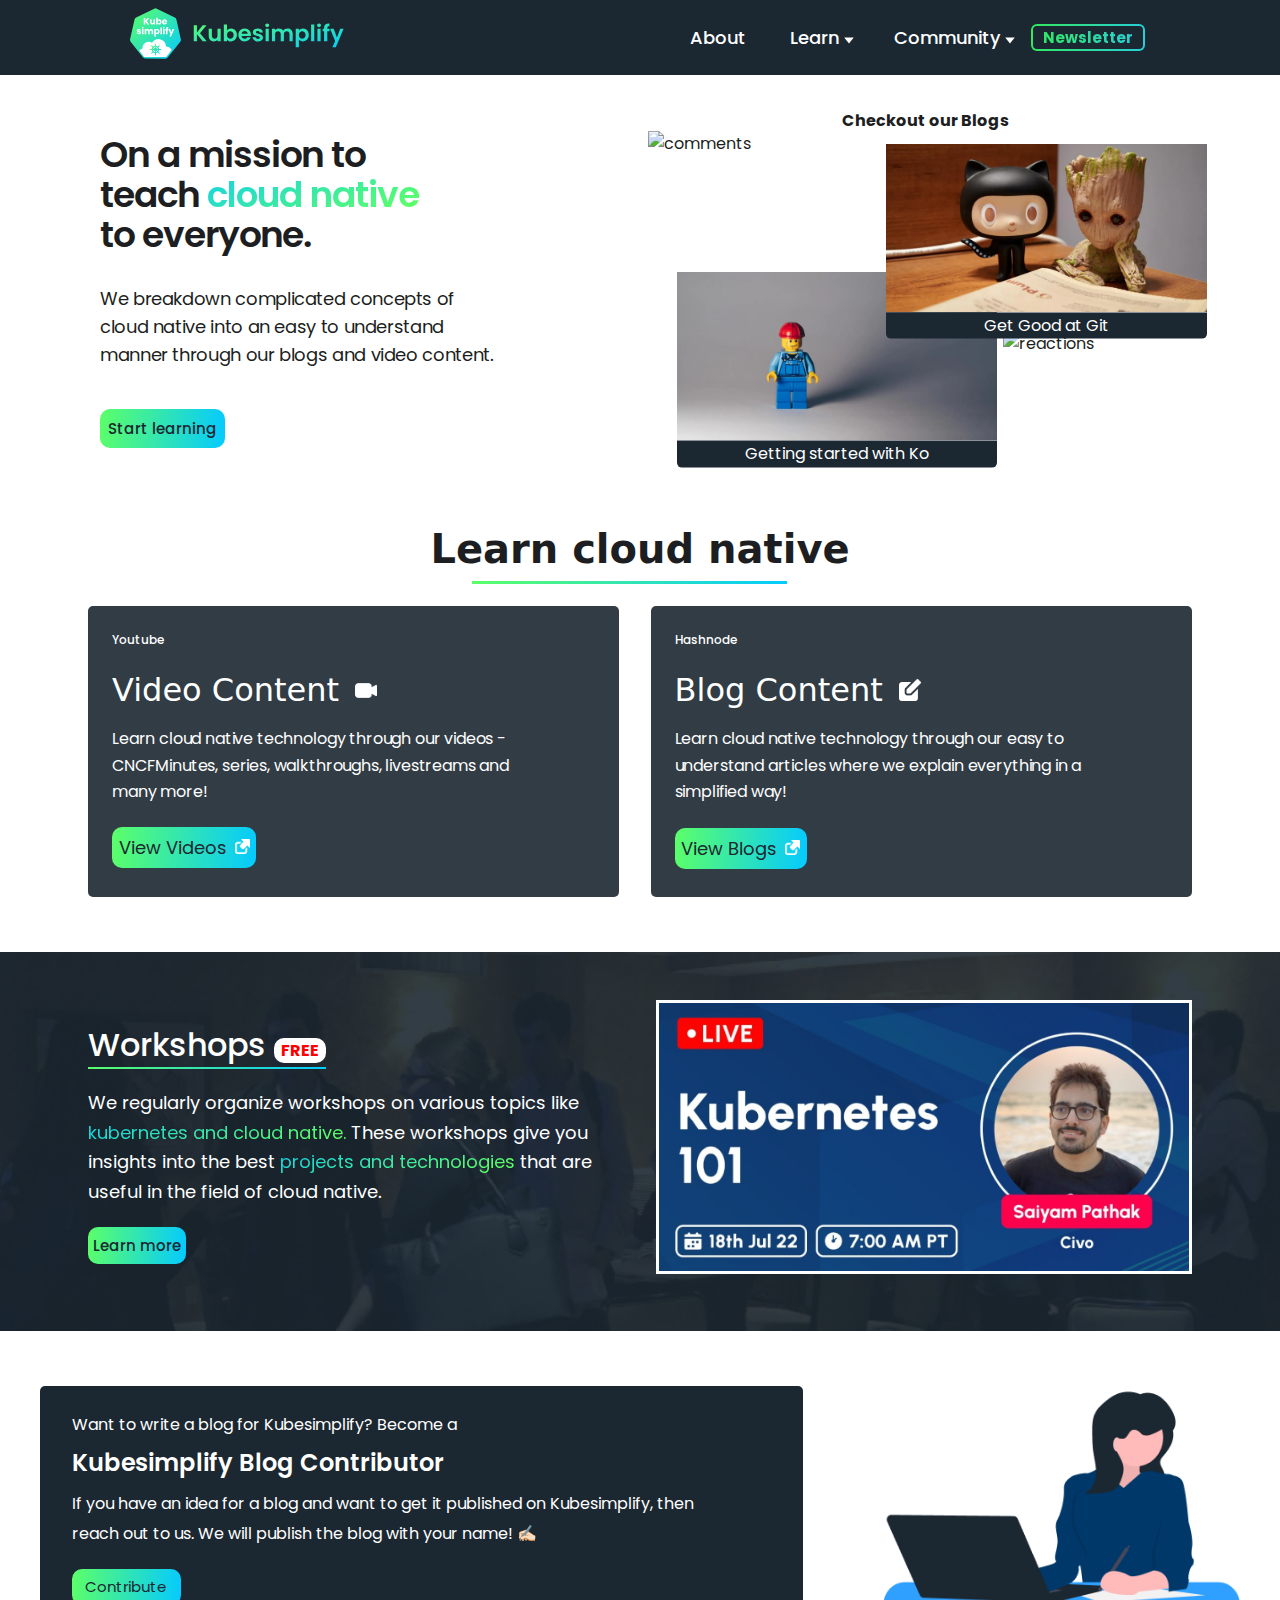
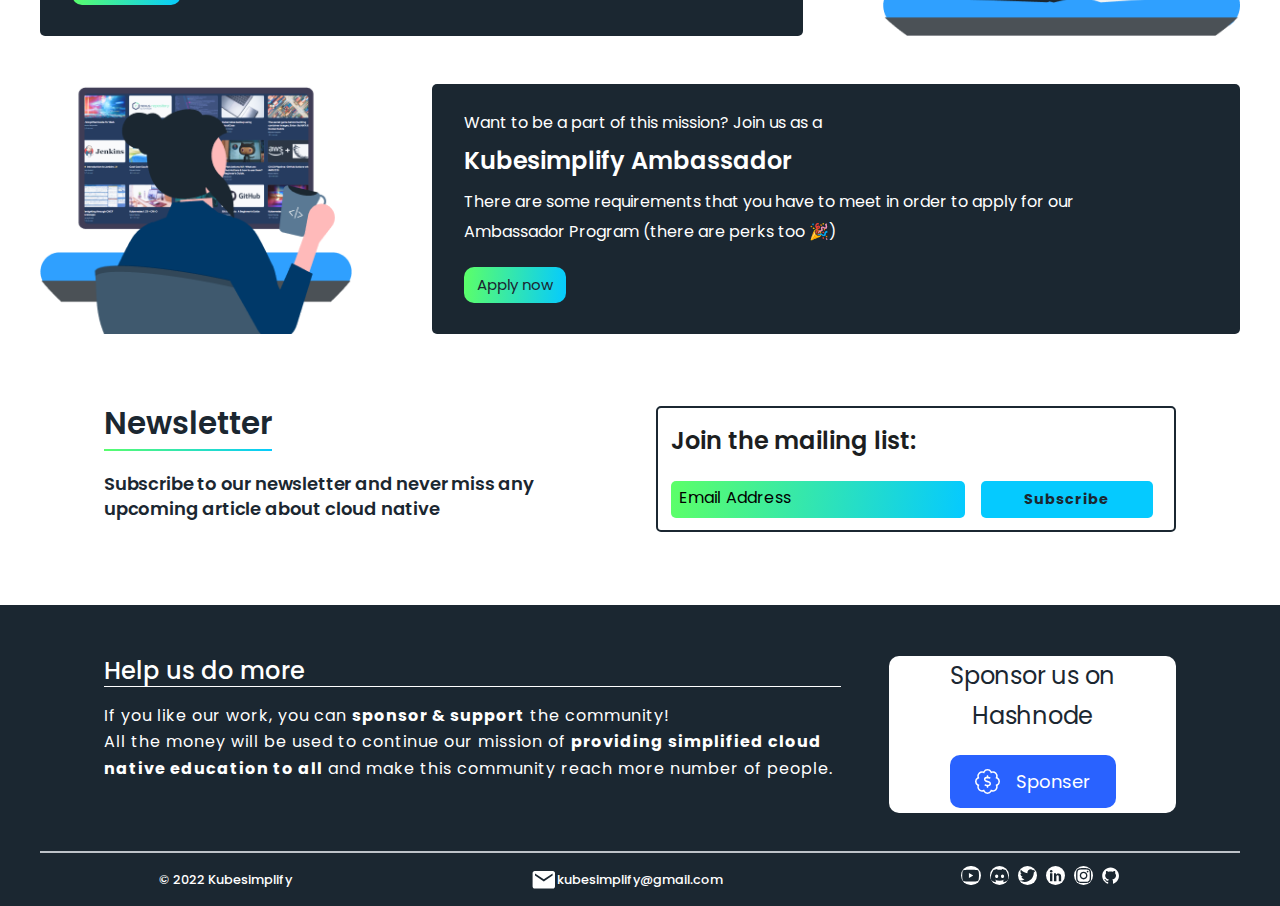
==== commit bf87dade: "deploy: 63d34146d4015ac762eb18e73b8bd8b3a9c47f9b" ====
--- a/index.html
+++ b/index.html
@@ -4,14 +4,14 @@
 <meta charset="UTF-8">
 <meta name="viewport" content="width=device-width,initial-scale=1">
 <meta name="generator" content="Docusaurus v2.0.0-beta.18">
-<title data-rh="true">Kubesimplify | Kubesimplify</title><meta data-rh="true" name="twitter:card" content="summary_large_image"><meta data-rh="true" property="og:url" content="https://kubesimplify.com/"><meta data-rh="true" name="docusaurus_locale" content="en"><meta data-rh="true" name="docusaurus_tag" content="default"><meta data-rh="true" name="docsearch:language" content="en"><meta data-rh="true" name="docsearch:docusaurus_tag" content="default"><meta data-rh="true" property="og:title" content="Kubesimplify | Kubesimplify"><meta data-rh="true" name="description" content="Description will go into a meta tag in &lt;head /&gt;"><meta data-rh="true" property="og:description" content="Description will go into a meta tag in &lt;head /&gt;"><link data-rh="true" rel="icon" href="/img/favicon.ico"><link data-rh="true" rel="canonical" href="https://kubesimplify.com/"><link data-rh="true" rel="alternate" href="https://kubesimplify.com/" hreflang="en"><link data-rh="true" rel="alternate" href="https://kubesimplify.com/" hreflang="x-default"><script data-rh="true">function maybeInsertBanner(){window.__DOCUSAURUS_INSERT_BASEURL_BANNER&&insertBanner()}function insertBanner(){var n=document.getElementById("docusaurus-base-url-issue-banner-container");if(n){n.innerHTML='\n<div id="docusaurus-base-url-issue-banner" style="border: thick solid red; background-color: rgb(255, 230, 179); margin: 20px; padding: 20px; font-size: 20px;">\n   <p style="font-weight: bold; font-size: 30px;">Your Docusaurus site did not load properly.</p>\n   <p>A very common reason is a wrong site <a href="https://docusaurus.io/docs/docusaurus.config.js/#baseurl" style="font-weight: bold;">baseUrl configuration</a>.</p>\n   <p>Current configured baseUrl = <span style="font-weight: bold; color: red;">/</span>  (default value)</p>\n   <p>We suggest trying baseUrl = <span id="docusaurus-base-url-issue-banner-suggestion-container" style="font-weight: bold; color: green;"></span></p>\n</div>\n';var e=document.getElementById("docusaurus-base-url-issue-banner-suggestion-container"),s=window.location.pathname,r="/"===s.substr(-1)?s:s+"/";e.innerHTML=r}}window.__DOCUSAURUS_INSERT_BASEURL_BANNER=!0,document.addEventListener("DOMContentLoaded",maybeInsertBanner)</script><link rel="stylesheet" href="/assets/css/styles.ebddec97.css">
-<link rel="preload" href="/assets/js/runtime~main.7a0e00e2.js" as="script">
-<link rel="preload" href="/assets/js/main.263ceea7.js" as="script">
+<title data-rh="true">Kubesimplify | Kubesimplify</title><meta data-rh="true" name="twitter:card" content="summary_large_image"><meta data-rh="true" property="og:url" content="https://kubesimplify.com/"><meta data-rh="true" name="docusaurus_locale" content="en"><meta data-rh="true" name="docusaurus_tag" content="default"><meta data-rh="true" name="docsearch:language" content="en"><meta data-rh="true" name="docsearch:docusaurus_tag" content="default"><meta data-rh="true" property="og:title" content="Kubesimplify | Kubesimplify"><meta data-rh="true" name="description" content="Description will go into a meta tag in &lt;head /&gt;"><meta data-rh="true" property="og:description" content="Description will go into a meta tag in &lt;head /&gt;"><link data-rh="true" rel="icon" href="/img/favicon.ico"><link data-rh="true" rel="canonical" href="https://kubesimplify.com/"><link data-rh="true" rel="alternate" href="https://kubesimplify.com/" hreflang="en"><link data-rh="true" rel="alternate" href="https://kubesimplify.com/" hreflang="x-default"><script data-rh="true">function maybeInsertBanner(){window.__DOCUSAURUS_INSERT_BASEURL_BANNER&&insertBanner()}function insertBanner(){var n=document.getElementById("docusaurus-base-url-issue-banner-container");if(n){n.innerHTML='\n<div id="docusaurus-base-url-issue-banner" style="border: thick solid red; background-color: rgb(255, 230, 179); margin: 20px; padding: 20px; font-size: 20px;">\n   <p style="font-weight: bold; font-size: 30px;">Your Docusaurus site did not load properly.</p>\n   <p>A very common reason is a wrong site <a href="https://docusaurus.io/docs/docusaurus.config.js/#baseurl" style="font-weight: bold;">baseUrl configuration</a>.</p>\n   <p>Current configured baseUrl = <span style="font-weight: bold; color: red;">/</span>  (default value)</p>\n   <p>We suggest trying baseUrl = <span id="docusaurus-base-url-issue-banner-suggestion-container" style="font-weight: bold; color: green;"></span></p>\n</div>\n';var e=document.getElementById("docusaurus-base-url-issue-banner-suggestion-container"),s=window.location.pathname,r="/"===s.substr(-1)?s:s+"/";e.innerHTML=r}}window.__DOCUSAURUS_INSERT_BASEURL_BANNER=!0,document.addEventListener("DOMContentLoaded",maybeInsertBanner)</script><link rel="stylesheet" href="/assets/css/styles.d01944dc.css">
+<link rel="preload" href="/assets/js/runtime~main.c5634c8b.js" as="script">
+<link rel="preload" href="/assets/js/main.f9388770.js" as="script">
 </head>
 <body class="navigation-with-keyboard">
 <script>!function(){function t(t){document.documentElement.setAttribute("data-theme",t)}var e=function(){var t=null;try{t=localStorage.getItem("theme")}catch(t){}return t}();t(null!==e?e:"light")}()</script><div id="__docusaurus">
-<div id="docusaurus-base-url-issue-banner-container"></div><div role="region"><a href="#" class="skipToContent_ZgBM">Skip to main content</a></div><section class="navbar_MONK"><nav class="navbar_positioning_acLH"><div class="navbar_logopair_qSyO"><div class="navbar_logo_HoQn"><a href="/"><svg width="285" height="67" viewBox="0 0 285 67" fill="none" xmlns="http://www.w3.org/2000/svg" class="logo_Ufb2" role=""><path d="M50.301 65.537A3.822 3.822 0 0 1 47.276 67l-26.765-.04a3.85 3.85 0 0 1-3.017-1.47L.841 44.346a3.951 3.951 0 0 1-.746-3.303l6.003-26.326a3.87 3.87 0 0 1 2.09-2.642L32.33.382a3.82 3.82 0 0 1 3.348.008l24.101 11.756a3.911 3.911 0 0 1 2.083 2.65l5.917 26.35a3.939 3.939 0 0 1-.755 3.294L50.301 65.537Z" fill="url(#a)"></path><path d="M38.03 41.074c.66.008 1.352.04 1.54.07.19.032.637.127.983.22.354.095.864.268 1.147.378.275.11.668.29.873.401.204.11.518.29.691.393.181.102.503.322.723.487.22.165.653.55.975.865.314.306.7.73.856.935.15.204.401.558.55.778.142.22.362.59.48.825.126.236.314.668.432.967.11.29.252.7.315.912.055.204.11.432.125.503.016.078.063.314.11.534.047.22.095.645.118.943.016.291.063.566.095.598.039.047.204.07.503.07.243 0 .55.016.691.047.134.024.417.079.62.11.205.04.527.118.724.173.188.055.471.158.636.213a7.8 7.8 0 0 1 .716.314c.236.11.652.354.935.534.33.22.715.543 1.116.96.346.345.73.793.88 1.02.142.22.338.559.432.748.095.188.173.392.173.455 0 .055-.118.252-.26.425-.14.18-.58.746-.99 1.257-.408.519-.801 1.022-.887 1.124-.087.11-.393.503-.692.888-.299.385-.558.708-.574.723-.016.016-.157.197-.322.401-.165.204-.424.543-.581.747-.158.204-.3.385-.315.4-.016.016-.173.213-.346.433-.18.22-.353.44-.4.487a6.632 6.632 0 0 0-.268.346c-.102.134-.448.574-.762.974-.322.401-.652.81-.747.904a1.2 1.2 0 0 1-.416.26c-.22.063-.747.078-3.568.07-1.815-.007-8.102-.023-13.965-.031-5.863-.008-10.743-.031-10.845-.047a1.996 1.996 0 0 1-.401-.157 2.205 2.205 0 0 1-.354-.275 7.684 7.684 0 0 1-.377-.448c-.126-.165-.385-.503-.574-.755a22.952 22.952 0 0 0-.369-.471c-.023-.016-.228-.283-.471-.59a62.297 62.297 0 0 0-.747-.967c-.18-.22-.472-.59-.652-.825a73.603 73.603 0 0 0-.417-.518c-.047-.048-.157-.197-.251-.323-.095-.126-.362-.471-.59-.77l-1.17-1.486c-.417-.518-.755-.974-.755-.997 0-.032.07-.158.157-.284a4.9 4.9 0 0 1 .519-.581c.196-.189.455-.417.573-.511.118-.086.37-.26.558-.377a5.936 5.936 0 0 1 1.038-.519 4.42 4.42 0 0 1 .597-.196c.212-.056.44-.102.503-.102.07 0 .15-.032.18-.063.04-.047.072-.393.087-.873.024-.503.07-1.03.15-1.391.062-.33.188-.81.274-1.077.087-.26.244-.66.346-.88.102-.22.291-.581.425-.802.141-.22.377-.573.526-.778.15-.204.527-.613.825-.911a9.677 9.677 0 0 1 1.006-.857c.244-.173.715-.448 1.038-.62.322-.166.723-.347.903-.41.173-.062.488-.157.692-.212.204-.063.527-.141.715-.18.236-.048.739-.071 1.572-.071.81 0 1.32.023 1.509.063.165.039.393.102.51.133.118.032.44.134.716.22.275.095.73.283 1.014.425.275.141.526.26.558.26.023 0 .141-.143.259-.315.11-.165.346-.48.51-.684.166-.204.52-.582.779-.825.26-.252.676-.613.92-.81.25-.189.604-.448.8-.558.19-.118.598-.338.905-.495.306-.15.809-.354 1.115-.456.307-.102.77-.236 1.038-.298.26-.056.62-.134.794-.158.173-.031.856-.047 1.517-.039ZM23.25 21.412h2.53l-3.41-4.332 3.293-4.168h-2.437l-2.83 3.727v-3.727H18.33v8.5h2.067v-3.75l2.854 3.75Zm10.18-6.762h-2.068v3.672c0 .92-.511 1.431-1.313 1.431-.77 0-1.289-.511-1.289-1.43V14.65H26.7v3.947c0 1.809 1.054 2.886 2.618 2.886.904 0 1.627-.417 2.044-.99v.92h2.067V14.65Zm3.56.951v-3.16h-2.067v8.963h2.067v-.943c.377.59 1.093 1.038 2.083 1.038 1.659 0 2.98-1.353 2.98-3.484 0-2.13-1.313-3.467-2.98-3.467-.967 0-1.706.448-2.083 1.053Zm2.956 2.414c0 1.078-.708 1.683-1.494 1.683-.77 0-1.478-.598-1.478-1.675s.708-1.667 1.478-1.667c.786 0 1.494.582 1.494 1.66Zm6.17-1.808c.692 0 1.273.424 1.273 1.164h-2.594c.126-.747.645-1.164 1.321-1.164Zm3.23 2.956h-2.2c-.173.362-.495.653-1.077.653-.668 0-1.21-.409-1.281-1.297h4.685c.023-.205.031-.41.031-.606 0-2.052-1.391-3.365-3.364-3.365-2.005 0-3.412 1.336-3.412 3.475 0 2.147 1.43 3.476 3.412 3.476 1.682 0 2.885-1.014 3.207-2.336Zm-34.664 13.25c-.032-2.516-3.687-1.754-3.687-2.831 0-.322.267-.519.747-.519.581 0 .935.299.998.763h1.91c-.133-1.337-1.1-2.304-2.845-2.304-1.769 0-2.751.944-2.751 2.1 0 2.476 3.686 1.69 3.686 2.783 0 .299-.283.542-.817.542-.566 0-.99-.314-1.038-.786H8.841c.095 1.306 1.305 2.312 3.105 2.312 1.698 0 2.736-.88 2.736-2.06Zm1.273 1.966h2.067v-6.755h-2.067v6.755Zm1.046-7.463c.723 0 1.218-.495 1.218-1.116 0-.63-.495-1.125-1.218-1.125-.74 0-1.235.496-1.235 1.125 0 .621.496 1.116 1.235 1.116Zm11.838 7.463h2.06V30.43c0-1.816-1.086-2.886-2.752-2.886-.983 0-1.832.543-2.28 1.259-.456-.81-1.28-1.258-2.295-1.258-.888 0-1.572.377-1.973.92v-.85h-2.075v6.763h2.075v-3.672c0-.881.503-1.369 1.297-1.369.786 0 1.29.488 1.29 1.368v3.673h2.059v-3.672c0-.881.51-1.369 1.297-1.369.786 0 1.297.488 1.297 1.368v3.673Zm5.58-5.803v-.952h-2.075v9.979h2.076v-4.168c.369.566 1.084 1.038 2.083 1.038 1.658 0 2.971-1.352 2.971-3.483 0-2.131-1.313-3.468-2.971-3.468-.999 0-1.714.464-2.083 1.054Zm2.948 2.414c0 1.077-.7 1.682-1.485 1.682-.779 0-1.478-.597-1.478-1.675 0-1.077.7-1.667 1.478-1.667.786 0 1.485.582 1.485 1.66Zm3.2 3.389h2.067v-8.964h-2.068v8.964Zm3.568 0h2.075v-6.755h-2.075v6.755Zm1.046-7.463c.723 0 1.218-.495 1.218-1.108 0-.63-.495-1.125-1.218-1.125-.74 0-1.234.496-1.234 1.125 0 .613.495 1.108 1.234 1.108Zm2.735 7.463h2.068v-5.04H51.1v-1.715h-1.116v-.063c0-.715.282-.959 1.076-.904v-1.761c-2.06-.11-3.144.762-3.144 2.532v.196h-.754v1.714h.754v5.04Zm7.263-2.524-1.564-4.23h-2.31l2.75 6.526-1.556 3.444h2.232l4.237-9.97h-2.24l-1.549 4.23Z" fill="#fff"></path><path fill-rule="evenodd" clip-rule="evenodd" d="M33.86 46.915c-.508.152-.791 1.354-.548 2.324.042.166.048.216.048.414v.226l-.059.025c-.032.013-.12.034-.195.045a.881.881 0 0 0-.168.037.706.706 0 0 1-.146.035c-.42.065-1.03.33-1.617.703-.352.224-.525.177-.706-.192-.34-.696-1.397-1.48-1.876-1.394-.82.15-.187 1.511 1.04 2.238.345.204.408.35.257.589l-.141.223a.988.988 0 0 0-.075.13.499.499 0 0 1-.05.09c-.245.382-.523 1.164-.595 1.669-.03.22-.217.28-.56.178-1.175-.348-2.764.15-2.41.754.09.154.34.358.463.377.031.006.117.03.19.056.358.125 1.253.13 1.679.011.096-.026.178-.036.349-.04.266-.006.258-.012.295.21a5.11 5.11 0 0 0 .78 1.985c.05.078.118.186.15.24l.058.1-.05.061c-.079.1-.2.202-.36.3-.613.377-1.176 1.012-1.328 1.498-.407 1.304 1.332.802 2.171-.627.215-.366.365-.44.59-.29.619.41 1.164.656 1.72.775.084.018.176.043.204.054a.686.686 0 0 0 .146.032c.24.028.244.033.244.289a.893.893 0 0 1-.048.344c-.182.59-.11 1.44.166 1.992.59 1.174 1.435-.32 1.084-1.915-.121-.547-.084-.656.247-.724.782-.162 1.196-.33 1.9-.774.366-.23.447-.203.703.23.643 1.086 1.915 1.734 2.222 1.132.134-.263-.02-.662-.482-1.257a4.192 4.192 0 0 0-.767-.678c-.24-.148-.463-.325-.503-.402-.029-.053-.015-.083.16-.354.401-.626.558-.982.713-1.626l.1-.417.042-.174h.212c.174.001.233.008.324.036 1.103.344 2.71-.164 2.405-.76-.232-.455-1.52-.714-2.332-.47-.167.05-.299.065-.475.053l-.134-.01-.034-.133a38.523 38.523 0 0 1-.1-.418c-.154-.654-.335-1.063-.743-1.686-.205-.313-.163-.432.23-.648 1.235-.679 1.87-2.255.906-2.251-.27 0-.351.037-.842.378-.322.223-.718.671-.925 1.047-.21.38-.325.402-.744.136-.532-.337-1.008-.547-1.461-.647a7.28 7.28 0 0 0-.396-.087c-.324-.065-.378-.182-.265-.576.318-1.102-.095-2.637-.663-2.466Zm-.523 4.503c.021.047.028 1.469.008 1.545-.024.09-.058.117-.2.159l-.122.036-.556-.557c-.323-.324-.556-.57-.556-.586 0-.065.41-.301.748-.432.435-.169.653-.222.678-.165Zm1.465.027c.41.11 1.157.475 1.157.565 0 .01-.254.273-.565.584l-.564.564-.125-.043c-.233-.08-.23-.07-.224-.963.006-.825-.007-.795.321-.707Zm-3.6 1.47c.039.03.286.273.548.538.546.552.508.487.413.716l-.05.122h-.586c-.749 0-1.034-.013-1.046-.045-.035-.092.156-.64.376-1.076.186-.368.194-.374.345-.255Zm5.652-.012c.198.273.49 1 .529 1.313l.009.075H35.77l-.042-.083a1.604 1.604 0 0 1-.072-.168l-.029-.086.121-.127c.772-.812 1.03-1.028 1.105-.924Zm-4.729 2.564c.024.04.06.119.08.175l.037.102-.374.38c-.206.21-.466.47-.577.578l-.202.196-.038-.043c-.23-.267-.642-1.321-.552-1.411.035-.035.226-.044.998-.047l.586-.003.042.073Zm4.816-.063c.478.012.45 0 .42.192-.033.203-.213.678-.355.936-.236.429-.14.455-.816-.221l-.564-.565.041-.109c.023-.06.059-.14.08-.176l.04-.067h.375c.206 0 .557.004.78.01Zm-1.635 1.617c.745.733.723.686.4.858-.366.195-.877.388-1.122.423l-.075.011.005-.825.004-.824.126-.051c.187-.077.14-.106.662.408Zm-2.037-.39.09.042v1.64l-.075-.008a3.195 3.195 0 0 1-.562-.168 2.65 2.65 0 0 0-.173-.072c-.202-.072-.638-.318-.638-.36 0-.046.979-1.041 1.093-1.11.048-.029.16-.014.265.035Z" fill="url(#b)"></path><path d="m96.947 43.807-7.69-9.42v9.42H85.02V22.666h4.238v9.48l7.69-9.48h5.116l-8.719 10.48 8.961 10.661h-5.358Zm23.979-16.78v16.78h-4.269v-2.12c-.545.727-1.261 1.302-2.149 1.726-.868.404-1.817.606-2.846.606-1.312 0-2.472-.273-3.481-.818-1.009-.565-1.807-1.383-2.392-2.453-.565-1.09-.848-2.383-.848-3.877v-9.844h4.239v9.238c0 1.333.333 2.363.999 3.09.666.706 1.574 1.06 2.724 1.06 1.171 0 2.089-.354 2.755-1.06.666-.727.999-1.757.999-3.09v-9.238h4.269Zm8.42 2.454c.544-.808 1.291-1.464 2.24-1.969.969-.505 2.068-.757 3.299-.757 1.433 0 2.725.353 3.875 1.06 1.171.707 2.089 1.716 2.755 3.029.686 1.292 1.03 2.796 1.03 4.513 0 1.716-.344 3.24-1.03 4.573-.666 1.313-1.584 2.332-2.755 3.06-1.15.726-2.442 1.09-3.875 1.09-1.251 0-2.351-.243-3.299-.727-.929-.505-1.675-1.151-2.24-1.939v2.393h-4.239V21.394h4.239v8.087Zm8.869 5.876c0-1.01-.211-1.878-.635-2.605-.404-.747-.949-1.313-1.635-1.696a4.292 4.292 0 0 0-2.18-.576c-.767 0-1.493.202-2.179.606-.666.384-1.211.949-1.635 1.696-.404.747-.605 1.626-.605 2.635 0 1.01.201 1.888.605 2.635.424.747.969 1.323 1.635 1.727a4.398 4.398 0 0 0 2.179.575c.787 0 1.514-.202 2.18-.605.686-.404 1.231-.98 1.635-1.727.424-.747.635-1.636.635-2.665Zm23-.303c0 .606-.04 1.15-.122 1.635h-12.26c.101 1.212.525 2.16 1.272 2.847.747.687 1.665 1.03 2.755 1.03 1.574 0 2.694-.676 3.36-2.029h4.57c-.484 1.615-1.412 2.948-2.785 3.998-1.371 1.03-3.057 1.545-5.055 1.545-1.614 0-3.067-.354-4.359-1.06-1.271-.727-2.27-1.747-2.997-3.06-.706-1.312-1.059-2.827-1.059-4.543 0-1.736.353-3.26 1.059-4.573.706-1.313 1.695-2.322 2.967-3.03 1.271-.706 2.734-1.06 4.389-1.06 1.595 0 3.018.344 4.269 1.03a7.098 7.098 0 0 1 2.936 2.939c.707 1.252 1.06 2.695 1.06 4.33Zm-4.389-1.212c-.02-1.09-.414-1.958-1.181-2.605-.767-.666-1.706-.999-2.816-.999-1.049 0-1.937.323-2.664.97-.706.625-1.14 1.504-1.302 2.634h7.963Zm13.901 10.238c-1.373 0-2.604-.243-3.695-.727-1.088-.505-1.957-1.181-2.602-2.03a5.166 5.166 0 0 1-1.029-2.816h4.267c.081.646.394 1.18.939 1.605.565.424 1.262.636 2.088.636.808 0 1.434-.161 1.878-.485.464-.323.697-.737.697-1.241 0-.546-.283-.95-.848-1.212-.546-.283-1.423-.586-2.634-.909-1.251-.303-2.281-.616-3.088-.939a5.49 5.49 0 0 1-2.059-1.484c-.564-.666-.847-1.565-.847-2.695 0-.93.263-1.777.788-2.545.543-.767 1.31-1.373 2.299-1.817 1.009-.444 2.19-.666 3.543-.666 1.998 0 3.592.505 4.783 1.514 1.19.99 1.846 2.332 1.968 4.029h-4.057c-.061-.667-.343-1.192-.848-1.576-.484-.403-1.14-.605-1.968-.605-.767 0-1.362.141-1.786.424-.403.282-.606.676-.606 1.181 0 .565.283 1 .849 1.302.565.283 1.443.576 2.633.879 1.211.303 2.21.616 2.998.939a5.112 5.112 0 0 1 2.027 1.514c.586.666.889 1.555.909 2.666 0 .969-.273 1.837-.818 2.604-.525.768-1.292 1.373-2.301 1.818-.989.424-2.149.636-3.48.636Zm12.228-19.052c-.747 0-1.373-.232-1.878-.696-.484-.485-.726-1.08-.726-1.787 0-.707.242-1.293.726-1.757.505-.485 1.131-.727 1.878-.727.746 0 1.362.242 1.846.727.505.465.756 1.05.756 1.757 0 .706-.251 1.302-.756 1.787-.484.464-1.1.696-1.846.696Zm2.088 2v16.78h-4.238v-16.78h4.238Zm25.015-.243c2.059 0 3.713.636 4.964 1.908 1.272 1.252 1.908 3.009 1.908 5.27v9.844h-4.238V34.54c0-1.313-.333-2.312-.998-2.999-.667-.706-1.575-1.06-2.726-1.06-1.15 0-2.068.354-2.754 1.06-.667.687-1 1.686-1 2.999v9.268h-4.238V34.54c0-1.313-.332-2.312-.999-2.999-.666-.706-1.573-1.06-2.725-1.06-1.17 0-2.098.354-2.785 1.06-.665.687-.998 1.686-.998 2.999v9.268h-4.238v-16.78h4.238v2.03a5.665 5.665 0 0 1 2.088-1.666c.869-.404 1.817-.606 2.847-.606 1.312 0 2.482.283 3.511.848a5.747 5.747 0 0 1 2.392 2.363c.545-.97 1.332-1.747 2.36-2.332a6.852 6.852 0 0 1 3.391-.879Zm15.132 2.666c.545-.768 1.292-1.404 2.24-1.909.968-.525 2.07-.787 3.301-.787 1.432 0 2.724.353 3.874 1.06 1.171.707 2.09 1.716 2.755 3.029.686 1.292 1.029 2.796 1.029 4.513 0 1.716-.343 3.24-1.029 4.573-.665 1.313-1.584 2.332-2.755 3.06-1.15.726-2.442 1.09-3.874 1.09-1.231 0-2.322-.253-3.27-.758-.929-.504-1.685-1.14-2.271-1.908v10.39h-4.238V27.026h4.238v2.424Zm8.871 5.906c0-1.01-.213-1.878-.636-2.605-.404-.747-.95-1.313-1.635-1.696a4.288 4.288 0 0 0-2.179-.576c-.767 0-1.494.202-2.181.606-.666.384-1.211.949-1.634 1.696-.405.747-.606 1.626-.606 2.635 0 1.01.201 1.888.606 2.635.423.747.968 1.323 1.634 1.727a4.408 4.408 0 0 0 2.181.575c.787 0 1.513-.202 2.179-.605.685-.404 1.231-.98 1.635-1.727.423-.747.636-1.636.636-2.665Zm11.647-13.963v22.413h-4.24V21.394h4.24Zm6.336 3.634c-.747 0-1.372-.232-1.877-.696-.484-.485-.726-1.08-.726-1.787 0-.707.242-1.293.726-1.757.505-.485 1.13-.727 1.877-.727.746 0 1.362.242 1.846.727.504.465.757 1.05.757 1.757 0 .706-.253 1.302-.757 1.787-.484.464-1.1.696-1.846.696Zm2.09 2v16.78h-4.24v-16.78h4.24Zm11.876 3.483h-2.937v13.296h-4.299V30.511h-1.907v-3.484h1.907v-.848c0-2.06.586-3.574 1.756-4.543 1.17-.97 2.937-1.424 5.297-1.363v3.574c-1.029-.02-1.745.152-2.149.515-.403.364-.605 1.02-.605 1.969v.696h2.937v3.484Zm18.79-3.484-10.383 24.716h-4.511l3.633-8.36-6.72-16.356h4.752l4.33 11.722 4.389-11.722h4.51Z" fill="url(#c)"></path><defs><linearGradient id="a" x1="0.457" y1="0.005" x2="67.46" y2="66.956" gradientUnits="userSpaceOnUse"><stop stop-color="#5CFF68"></stop><stop offset="1" stop-color="#05CAFF"></stop></linearGradient><linearGradient id="b" x1="26.115" y1="46.903" x2="42.009" y2="62.553" gradientUnits="userSpaceOnUse"><stop stop-color="#5CFF68"></stop><stop offset="1" stop-color="#05CAFF"></stop></linearGradient><linearGradient id="c" x1="84.291" y1="10.49" x2="103.981" y2="96.871" gradientUnits="userSpaceOnUse"><stop stop-color="#5CFF68"></stop><stop offset="1" stop-color="#05CAFF"></stop></linearGradient></defs></svg></a></div><button class="mobile_menu_icon_Fa9_"><svg stroke="currentColor" fill="currentColor" stroke-width="0" viewBox="0 0 448 512" height="1em" width="1em" xmlns="http://www.w3.org/2000/svg"><path d="M16 132h416c8.837 0 16-7.163 16-16V76c0-8.837-7.163-16-16-16H16C7.163 60 0 67.163 0 76v40c0 8.837 7.163 16 16 16zm0 160h416c8.837 0 16-7.163 16-16v-40c0-8.837-7.163-16-16-16H16c-8.837 0-16 7.163-16 16v40c0 8.837 7.163 16 16 16zm0 160h416c8.837 0 16-7.163 16-16v-40c0-8.837-7.163-16-16-16H16c-8.837 0-16 7.163-16 16v40c0 8.837 7.163 16 16 16z"></path></svg></button></div><ul class="navbar_links_MM_M"><li class="about_EDNz"><div class="navbar_about_start_YQFC"><a class="navbar_about_word_lRhf" href="/about">About</a></div></li><li class="learn_s8LK"><div class="navbar_dropdown_gBCg"><button class="navbar_dropbtn_lrWS">Learn<!-- --> <svg width="10" height="7" viewBox="0 0 10 7" fill="none" xmlns="http://www.w3.org/2000/svg" role="img"><path d="m4.981 6.5 4.763-6H.218l4.763 6Z" fill="#fff"></path></svg></button><div class="navbar_dropdown_content_HFwf"><a href="https://www.youtube.com/c/saiyam911/videos" target="blank">Video Content</a><a class="navbar_blog_design_fTgL" href="https://blog.kubesimplify.com/" target="blank">Blog Content</a></div></div></li><li class="community_y3Jf"><div class="navbar_dropdown_gBCg"><button class="navbar_dropbtn_lrWS">Community<!-- --> <svg width="10" height="7" viewBox="0 0 10 7" fill="none" xmlns="http://www.w3.org/2000/svg" role="img"><path d="m4.981 6.5 4.763-6H.218l4.763 6Z" fill="#fff"></path></svg></button><div class="navbar_dropdown_content_HFwf"><a href="/ambassadors">Kubesimplify Ambassador</a><a class="navbar_workshops_designs_Jcky" href="https://kubesimplify.github.io/live-workshops/" target="blank">Workshops</a></div></div></li><li><button class="navbarbutton_5u1I"><a class="navbar_text_JL4G" href="https://www.getrevue.co/profile/saiyampathak">Newsletter</a></button></li></ul></nav></section><div class="main-wrapper"><main><section><div class="hp_EwXs"><div class="hp_cont_1_fxVp"><div class="cont_1_content_ehqO"><p class="hp_cont_1_p1_wEN2">On a mission to <br>teach <span class="hp_cont_1_cloud_Mjqk">cloud native</span> <br>to everyone.</p><p class="hp_cont_1_p2_H4J1">We breakdown complicated concepts of <br>cloud native into an easy to understand <br>manner through our blogs and video content.</p><a href="https://kubesimplify.com/discord"><button class="hp_cont_1_btn_rgj_">Start learning</button></a></div><div class="cont_1_img_gcla"><p>Checkout our Blogs</p><div class="hp_cont_1_img3_ut14"><img src="/assets/images/Comments-724e9e93473c9f1c6383b09ac443ee6c.png" alt="comments"></div><div class="hp_cont_1_img1_pi5e"><a href="https://blog.kubesimplify.com/get-good-at-git" target="_blank"><img src="/assets/images/github-3ecf13d6d932c461e663b32a5c5b8e77.webp" alt="github"><p>Get Good at Git </p></a></div><div class="hp_cont_1_img2_ZwJ2"><a href="https://blog.kubesimplify.com/getting-started-with-ko-a-fast-container-image-builder-for-your-go-applications" target="_blank"><img src="/assets/images/lego-6367c76bd1ada0a00ec5896441df3472.webp" alt="lego"><p>Getting started with Ko</p></a></div><div class="hp_cont_1_img4_Zdia"><img src="/assets/images/Reactions-0790bd18a6607668639a036d434ff283.png" alt="reactions"></div></div></div><div class="hp_cont_3_b2VJ"><div class="hp_cont_3_h1_Xw7C"><h1>Learn cloud native</h1></div><div class="hp_cont_3_section_uxqO"><div class="hp_cont_3_vid_HWys"><p class="hp_cont_3_vid_p1_WGhh">Youtube</p><h2 class="hp_cont_3_vid_h2_XbiX">Video Content<img class="hp_cont_3_vidIcon_p7VF" src="[data-uri]" alt="Video_Icon"></h2><p class="hp_cont_3_vid_p3_CKka">Learn cloud native technology through our videos - CNCFMinutes, series, walkthroughs, livestreams and many more!</p><a href="https://www.youtube.com/c/saiyam911" target="_blank"><button class="hp_cont_3_btn1_bqxl"><p class="hp_cont_3_btn1_content_ItHT">View Videos<img class="hp_cont_3_linkIcon_xETb" src="[data-uri]" alt="link"></p></button></a></div><div class="hp_cont_3_blog_oTqX"><p class="hp_cont_3_blog_p1_bblm">Hashnode</p><h2 class="hp_cont_3_blog_h2_Gm1G">Blog Content<img class="hp_cont_3_blogIcon_TGDE" src="[data-uri]" alt="Blog_Icon"></h2><p class="hp_cont_3_blog_p3_uxPl">Learn cloud native technology through our easy to understand articles where we explain everything in a simplified way!</p><a href="https://blog.kubesimplify.com/" target="_blank"><button class="hp_cont_3_btn2_I0rQ"><p class="hp_cont_3_btn2_content_IG02">View Blogs<img class="hp_cont_3_linkIcon_xETb" src="[data-uri]" alt="link"></p></button></a></div></div></div><div class="hp_cont_4_B4cl"><div class="hp_cont_4_content_Rzza"><div class="hp_cont_4_workshop_DbRn"><span class="hp_cont_4_p1_zgem">Workshops <span>FREE</span></span><p class="hp_cont_4_p2_ENKU">We regularly organize workshops on various topics like<!-- --> <span class="hp_cont_4_kubernetes_mlAx"> <!-- -->kubernetes and cloud native.<!-- --> </span>These workshops give you insights into the best<!-- --> <span class="hp_cont_4_projects_Ago5"> <!-- -->projects and technologies<!-- --> </span> <!-- -->that are useful in the field of cloud native.</p><button class="hp_cont_4_btn1_uP6i"><a href="https://kubesimplify.github.io/live-workshops/"><p class="hp_cont_4_btn1_content_YUEW">Learn more</p></a></button></div><div class="hp_cont_4_img_V1iO"><img src="/assets/images/workshop-e3153e1243ab94fd10bc6416a9ec745c.png" alt="workshop"></div></div></div><div class="hp_cont_5_j5y9"><div class="hp_cont_5_blog_contributor_qgc9"><p class="hp_cont_5_blog_p1_glks">Want to write a blog for Kubesimplify? Become a</p><span class="hp_cont_5_blog_kube_XLSs"> <!-- -->Kubesimplify Blog Contributor<!-- --> </span><p class="hp_cont_5_blog_p2_isT9">If you have an idea for a blog and want to get it published on Kubesimplify, then reach out to us. We will publish the blog with your name! ✍🏻</p><div><button class="hp_cont_5_btn1_XLqg"><a href="https://kubesimplify.com/discord"><p class="hp_cont_5_btn1_content_ppME">Contribute</p></a></button></div></div><div class="hp_cont_5_img_dgkf"><img src="/assets/images/BlogsContribute-edce74e511a8079b445187c169df9cb5.png" alt="Blog"></div></div><div class="hp_cont_6_C7aF"><div class="hp_cont_6_img_tkUY"><img class="hp_cont_6_ambassador_image_Zo_I" src="/assets/images/Ambassadors-cc5712e50eb6cc5a7e5f0107b943e482.png" alt="Blog"></div><div class="hp_cont_6_ambassadors_N02p"><p class="hp_cont_6_ambassador_p1_ql8e">Want to be a part of this mission? Join us as a</p><span class="hp_cont_6_ambassador_kube_A6sh"> <!-- -->Kubesimplify Ambassador<!-- --> </span><p class="hp_cont_6_ambassador_p2_jo5d">There are some requirements that you have to meet in order to apply for our Ambassador Program (there are perks too 🎉)</p><div><button class="hp_cont_6_btn1__ASf"><a href="https://forms.gle/JNMWzSaLYGBVEp6W7"><p class="hp_cont_6_btn1_content_YSdt">Apply now</p></a></button></div></div></div><div class="hp_cont_2_oAoW"><div class="hp_cont_2_flex_LZTa"><div class="hp_cont_2_1_zEEH"><p class="hp_cont_2_p1_vTBT">Newsletter</p><p class="hp_cont_2_p2_siH0">Subscribe to our<!-- --> <span class="hp_cont_1_cloud_Mjqk"> newsletter </span>and never miss any <br>upcoming article about<!-- --> <span class="hp_cont_1_cloud_Mjqk"> cloud native </span></p></div><div class="hp_cont_2_2_T1ks"><div class="hp_cont_2a_rvio"><p class="hp_cont_2a_p_xipg">Join the mailing list:</p><form action="https://www.getrevue.co/profile/saiyampathak/add_subscriber" method="post" id="revue-form" name="revue-form" target="_blank"><div class="hp_cont_2a_mail_SFwM"><input type="email" class="hp_cont_2a_input_aH9x" name="member[email]" id="member_email" placeholder="Email Address"><button type="submit" name="member[subscribe]" id="member_submit" class="hp_cont_2a_btn_Zm_4">Subscribe</button></div></form></div></div></div></div></div></section></main></div><section class="footer_xBL4"><div class="footer_upper_mQde"><div class="content_oHCg"><h2 class="title_NItk">Help us do more</h2><p class="sponsors_content_hbIG">If you like our work, you can <b>sponsor &amp; support</b> the community!<br>All the money will be used to continue our mission of<!-- --> <b>providing simplified cloud native education to all</b> and make this community reach more number of people.</p></div><div class="sponsors_card_Uvsf"><p class="sponsors_card_title_IkS_">Sponsor us on Hashnode</p><a href="https://blog.kubesimplify.com/sponsor"><button class="sponsor_hashnode_E2qa"><svg width="34" height="34" viewBox="0 0 34 34" fill="none" xmlns="http://www.w3.org/2000/svg" class="logo_fYHz" role="img"><path d="m19.254 16.538-3.922-1.117a1.38 1.38 0 0 1-.99-1.311c0-.747.614-1.36 1.36-1.36h2.451c.548 0 1.068.17 1.505.486.199.144.475.1.652-.077l.758-.758a.542.542 0 0 0-.066-.813 4.646 4.646 0 0 0-2.849-.963h-.088V9.032a.532.532 0 0 0-.537-.53h-1.062a.531.531 0 0 0-.53.53v1.593h-.233a3.488 3.488 0 0 0-3.468 3.817c.138 1.471 1.267 2.666 2.683 3.07l3.75 1.067c.58.172.99.708.99 1.311 0 .752-.614 1.36-1.36 1.36h-2.451a2.558 2.558 0 0 1-1.505-.486c-.199-.144-.48-.1-.652.077l-.758.758a.542.542 0 0 0 .066.813 4.646 4.646 0 0 0 2.849.963h.088v1.593c0 .293.238.53.531.53h1.062a.532.532 0 0 0 .537-.53v-1.593h.088c1.516 0 2.943-.902 3.435-2.334.675-1.97-.487-3.972-2.334-4.503ZM34 17.003a6.572 6.572 0 0 0-3.297-5.68 6.55 6.55 0 0 0-1.687-6.34 6.55 6.55 0 0 0-6.338-1.686A6.572 6.572 0 0 0 16.998 0a6.57 6.57 0 0 0-5.676 3.297 6.563 6.563 0 0 0-6.344 1.687 6.576 6.576 0 0 0-1.687 6.338A6.579 6.579 0 0 0 0 17.002a6.576 6.576 0 0 0 3.291 5.676 6.59 6.59 0 0 0 1.687 6.344 6.534 6.534 0 0 0 6.344 1.681A6.577 6.577 0 0 0 16.997 34a6.579 6.579 0 0 0 5.68-3.297 6.517 6.517 0 0 0 6.34-1.681 6.563 6.563 0 0 0 1.686-6.344A6.57 6.57 0 0 0 34 17.003Zm-6.051 4.535c.354.78 1.958 3.59-.432 5.98-1.919 1.919-3.816 1.415-5.984.43-.304.808-1.145 3.928-4.536 3.928-3.457 0-4.292-3.291-4.535-3.927-2.163.984-4.066 1.477-5.98-.432-2.444-2.433-.724-5.343-.43-5.979-.808-.31-3.928-1.15-3.928-4.535 0-3.463 3.285-4.298 3.927-4.536-.354-.785-1.958-3.595.432-5.984 2.444-2.45 5.365-.714 5.979-.432.31-.802 1.15-3.927 4.535-3.927 3.463 0 4.298 3.291 4.536 3.927.785-.354 3.595-1.958 5.984.432 2.445 2.433.725 5.343.432 5.984.802.304 3.927 1.145 3.927 4.536 0 3.457-3.291 4.292-3.927 4.535Z" fill="#fff"></path></svg> Sponser</button></a></div></div><hr class="hr_xO8t"><div class="footer_lower_irt2"><div class="end_first_OBE7">© 2022 Kubesimplify</div><div class="footer_mail_Ru02"><svg stroke="currentColor" fill="currentColor" stroke-width="0" viewBox="0 0 512 512" class="mail_logo_pVq9" row="img" height="1em" width="1em" xmlns="http://www.w3.org/2000/svg"><path d="M437.332 80H74.668C51.199 80 32 99.198 32 122.667v266.666C32 412.802 51.199 432 74.668 432h362.664C460.801 432 480 412.802 480 389.333V122.667C480 99.198 460.801 80 437.332 80zM432 170.667L256 288 80 170.667V128l176 117.333L432 128v42.667z"></path></svg><a class="mail_title_H_96" href="mailto:kubesimplify@gmail.com">kubesimplify@gmail.com</a></div><div class="group_logo_KhZO"><a target="_blank" href="https://www.youtube.com/c/saiyam911"><svg stroke="currentColor" fill="currentColor" stroke-width="0" viewBox="0 0 1024 1024" row="img" class="social1_pt2Y" height="1em" width="1em" xmlns="http://www.w3.org/2000/svg"><path d="M941.3 296.1a112.3 112.3 0 0 0-79.2-79.3C792.2 198 512 198 512 198s-280.2 0-350.1 18.7A112.12 112.12 0 0 0 82.7 296C64 366 64 512 64 512s0 146 18.7 215.9c10.3 38.6 40.7 69 79.2 79.3C231.8 826 512 826 512 826s280.2 0 350.1-18.8c38.6-10.3 68.9-40.7 79.2-79.3C960 658 960 512 960 512s0-146-18.7-215.9zM423 646V378l232 133-232 135z"></path></svg></a><a target="_blank" href="https://discord.gg/26Z384WSPB"><svg stroke="currentColor" fill="currentColor" stroke-width="0" viewBox="0 0 640 512" row="img" class="social2_Ltn5" height="1em" width="1em" xmlns="http://www.w3.org/2000/svg"><path d="M524.531,69.836a1.5,1.5,0,0,0-.764-.7A485.065,485.065,0,0,0,404.081,32.03a1.816,1.816,0,0,0-1.923.91,337.461,337.461,0,0,0-14.9,30.6,447.848,447.848,0,0,0-134.426,0,309.541,309.541,0,0,0-15.135-30.6,1.89,1.89,0,0,0-1.924-.91A483.689,483.689,0,0,0,116.085,69.137a1.712,1.712,0,0,0-.788.676C39.068,183.651,18.186,294.69,28.43,404.354a2.016,2.016,0,0,0,.765,1.375A487.666,487.666,0,0,0,176.02,479.918a1.9,1.9,0,0,0,2.063-.676A348.2,348.2,0,0,0,208.12,430.4a1.86,1.86,0,0,0-1.019-2.588,321.173,321.173,0,0,1-45.868-21.853,1.885,1.885,0,0,1-.185-3.126c3.082-2.309,6.166-4.711,9.109-7.137a1.819,1.819,0,0,1,1.9-.256c96.229,43.917,200.41,43.917,295.5,0a1.812,1.812,0,0,1,1.924.233c2.944,2.426,6.027,4.851,9.132,7.16a1.884,1.884,0,0,1-.162,3.126,301.407,301.407,0,0,1-45.89,21.83,1.875,1.875,0,0,0-1,2.611,391.055,391.055,0,0,0,30.014,48.815,1.864,1.864,0,0,0,2.063.7A486.048,486.048,0,0,0,610.7,405.729a1.882,1.882,0,0,0,.765-1.352C623.729,277.594,590.933,167.465,524.531,69.836ZM222.491,337.58c-28.972,0-52.844-26.587-52.844-59.239S193.056,219.1,222.491,219.1c29.665,0,53.306,26.82,52.843,59.239C275.334,310.993,251.924,337.58,222.491,337.58Zm195.38,0c-28.971,0-52.843-26.587-52.843-59.239S388.437,219.1,417.871,219.1c29.667,0,53.307,26.82,52.844,59.239C470.715,310.993,447.538,337.58,417.871,337.58Z"></path></svg></a><a target="_blank" href="https://twitter.com/kubesimplify"><svg stroke="currentColor" fill="currentColor" stroke-width="0" viewBox="0 0 1024 1024" row="img" class="social2_Ltn5" height="1em" width="1em" xmlns="http://www.w3.org/2000/svg"><path d="M928 254.3c-30.6 13.2-63.9 22.7-98.2 26.4a170.1 170.1 0 0 0 75-94 336.64 336.64 0 0 1-108.2 41.2A170.1 170.1 0 0 0 672 174c-94.5 0-170.5 76.6-170.5 170.6 0 13.2 1.6 26.4 4.2 39.1-141.5-7.4-267.7-75-351.6-178.5a169.32 169.32 0 0 0-23.2 86.1c0 59.2 30.1 111.4 76 142.1a172 172 0 0 1-77.1-21.7v2.1c0 82.9 58.6 151.6 136.7 167.4a180.6 180.6 0 0 1-44.9 5.8c-11.1 0-21.6-1.1-32.2-2.6C211 652 273.9 701.1 348.8 702.7c-58.6 45.9-132 72.9-211.7 72.9-14.3 0-27.5-.5-41.2-2.1C171.5 822 261.2 850 357.8 850 671.4 850 843 590.2 843 364.7c0-7.4 0-14.8-.5-22.2 33.2-24.3 62.3-54.4 85.5-88.2z"></path></svg></a><a target="_blank" href="https://www.linkedin.com/company/kubesimplify/"><svg stroke="currentColor" fill="currentColor" stroke-width="0" version="1.2" baseProfile="tiny" viewBox="0 0 24 24" row="img" class="social2_Ltn5" height="1em" width="1em" xmlns="http://www.w3.org/2000/svg"><path d="M8 19h-3v-10h3v10zm11 0h-3v-5.342c0-1.392-.496-2.085-1.479-2.085-.779 0-1.273.388-1.521 1.165v6.262h-3s.04-9 0-10h2.368l.183 2h.062c.615-1 1.598-1.678 2.946-1.678 1.025 0 1.854.285 2.487 1.001.637.717.954 1.679.954 3.03v5.647z"></path><ellipse cx="6.5" cy="6.5" rx="1.55" ry="1.5"></ellipse></svg></a><a target="_blank" href="https://www.instagram.com/saiyampathak/"><svg stroke="currentColor" fill="currentColor" stroke-width="0" viewBox="0 0 1024 1024" row="img" class="social2_Ltn5" height="1em" width="1em" xmlns="http://www.w3.org/2000/svg"><path d="M512 306.9c-113.5 0-205.1 91.6-205.1 205.1S398.5 717.1 512 717.1 717.1 625.5 717.1 512 625.5 306.9 512 306.9zm0 338.4c-73.4 0-133.3-59.9-133.3-133.3S438.6 378.7 512 378.7 645.3 438.6 645.3 512 585.4 645.3 512 645.3zm213.5-394.6c-26.5 0-47.9 21.4-47.9 47.9s21.4 47.9 47.9 47.9 47.9-21.3 47.9-47.9a47.84 47.84 0 0 0-47.9-47.9zM911.8 512c0-55.2.5-109.9-2.6-165-3.1-64-17.7-120.8-64.5-167.6-46.9-46.9-103.6-61.4-167.6-64.5-55.2-3.1-109.9-2.6-165-2.6-55.2 0-109.9-.5-165 2.6-64 3.1-120.8 17.7-167.6 64.5C132.6 226.3 118.1 283 115 347c-3.1 55.2-2.6 109.9-2.6 165s-.5 109.9 2.6 165c3.1 64 17.7 120.8 64.5 167.6 46.9 46.9 103.6 61.4 167.6 64.5 55.2 3.1 109.9 2.6 165 2.6 55.2 0 109.9.5 165-2.6 64-3.1 120.8-17.7 167.6-64.5 46.9-46.9 61.4-103.6 64.5-167.6 3.2-55.1 2.6-109.8 2.6-165zm-88 235.8c-7.3 18.2-16.1 31.8-30.2 45.8-14.1 14.1-27.6 22.9-45.8 30.2C695.2 844.7 570.3 840 512 840c-58.3 0-183.3 4.7-235.9-16.1-18.2-7.3-31.8-16.1-45.8-30.2-14.1-14.1-22.9-27.6-30.2-45.8C179.3 695.2 184 570.3 184 512c0-58.3-4.7-183.3 16.1-235.9 7.3-18.2 16.1-31.8 30.2-45.8s27.6-22.9 45.8-30.2C328.7 179.3 453.7 184 512 184s183.3-4.7 235.9 16.1c18.2 7.3 31.8 16.1 45.8 30.2 14.1 14.1 22.9 27.6 30.2 45.8C844.7 328.7 840 453.7 840 512c0 58.3 4.7 183.2-16.2 235.8z"></path></svg></a><a target="_blank" href="https://github.com/kubesimplify"><svg stroke="currentColor" fill="currentColor" stroke-width="0" viewBox="0 0 1024 1024" row="img" class="social3_N1sl" height="1em" width="1em" xmlns="http://www.w3.org/2000/svg"><path d="M511.6 76.3C264.3 76.2 64 276.4 64 523.5 64 718.9 189.3 885 363.8 946c23.5 5.9 19.9-10.8 19.9-22.2v-77.5c-135.7 15.9-141.2-73.9-150.3-88.9C215 726 171.5 718 184.5 703c30.9-15.9 62.4 4 98.9 57.9 26.4 39.1 77.9 32.5 104 26 5.7-23.5 17.9-44.5 34.7-60.8-140.6-25.2-199.2-111-199.2-213 0-49.5 16.3-95 48.3-131.7-20.4-60.5 1.9-112.3 4.9-120 58.1-5.2 118.5 41.6 123.2 45.3 33-8.9 70.7-13.6 112.9-13.6 42.4 0 80.2 4.9 113.5 13.9 11.3-8.6 67.3-48.8 121.3-43.9 2.9 7.7 24.7 58.3 5.5 118 32.4 36.8 48.9 82.7 48.9 132.3 0 102.2-59 188.1-200 212.9a127.5 127.5 0 0 1 38.1 91v112.5c.8 9 0 17.9 15 17.9 177.1-59.7 304.6-227 304.6-424.1 0-247.2-200.4-447.3-447.5-447.3z"></path></svg></a></div></div></section></div>
-<script src="/assets/js/runtime~main.7a0e00e2.js"></script>
-<script src="/assets/js/main.263ceea7.js"></script>
+<div id="docusaurus-base-url-issue-banner-container"></div><div role="region"><a href="#" class="skipToContent_ZgBM">Skip to main content</a></div><section class="navbar_MONK"><nav class="navbar_positioning_acLH"><div class="navbar_logopair_qSyO"><div class="navbar_logo_HoQn"><a href="/"><svg width="285" height="67" viewBox="0 0 285 67" fill="none" xmlns="http://www.w3.org/2000/svg" class="logo_Ufb2" role=""><path d="M50.301 65.537A3.822 3.822 0 0 1 47.276 67l-26.765-.04a3.85 3.85 0 0 1-3.017-1.47L.841 44.346a3.951 3.951 0 0 1-.746-3.303l6.003-26.326a3.87 3.87 0 0 1 2.09-2.642L32.33.382a3.82 3.82 0 0 1 3.348.008l24.101 11.756a3.911 3.911 0 0 1 2.083 2.65l5.917 26.35a3.939 3.939 0 0 1-.755 3.294L50.301 65.537Z" fill="url(#a)"></path><path d="M38.03 41.074c.66.008 1.352.04 1.54.07.19.032.637.127.983.22.354.095.864.268 1.147.378.275.11.668.29.873.401.204.11.518.29.691.393.181.102.503.322.723.487.22.165.653.55.975.865.314.306.7.73.856.935.15.204.401.558.55.778.142.22.362.59.48.825.126.236.314.668.432.967.11.29.252.7.315.912.055.204.11.432.125.503.016.078.063.314.11.534.047.22.095.645.118.943.016.291.063.566.095.598.039.047.204.07.503.07.243 0 .55.016.691.047.134.024.417.079.62.11.205.04.527.118.724.173.188.055.471.158.636.213a7.8 7.8 0 0 1 .716.314c.236.11.652.354.935.534.33.22.715.543 1.116.96.346.345.73.793.88 1.02.142.22.338.559.432.748.095.188.173.392.173.455 0 .055-.118.252-.26.425-.14.18-.58.746-.99 1.257-.408.519-.801 1.022-.887 1.124-.087.11-.393.503-.692.888-.299.385-.558.708-.574.723-.016.016-.157.197-.322.401-.165.204-.424.543-.581.747-.158.204-.3.385-.315.4-.016.016-.173.213-.346.433-.18.22-.353.44-.4.487a6.632 6.632 0 0 0-.268.346c-.102.134-.448.574-.762.974-.322.401-.652.81-.747.904a1.2 1.2 0 0 1-.416.26c-.22.063-.747.078-3.568.07-1.815-.007-8.102-.023-13.965-.031-5.863-.008-10.743-.031-10.845-.047a1.996 1.996 0 0 1-.401-.157 2.205 2.205 0 0 1-.354-.275 7.684 7.684 0 0 1-.377-.448c-.126-.165-.385-.503-.574-.755a22.952 22.952 0 0 0-.369-.471c-.023-.016-.228-.283-.471-.59a62.297 62.297 0 0 0-.747-.967c-.18-.22-.472-.59-.652-.825a73.603 73.603 0 0 0-.417-.518c-.047-.048-.157-.197-.251-.323-.095-.126-.362-.471-.59-.77l-1.17-1.486c-.417-.518-.755-.974-.755-.997 0-.032.07-.158.157-.284a4.9 4.9 0 0 1 .519-.581c.196-.189.455-.417.573-.511.118-.086.37-.26.558-.377a5.936 5.936 0 0 1 1.038-.519 4.42 4.42 0 0 1 .597-.196c.212-.056.44-.102.503-.102.07 0 .15-.032.18-.063.04-.047.072-.393.087-.873.024-.503.07-1.03.15-1.391.062-.33.188-.81.274-1.077.087-.26.244-.66.346-.88.102-.22.291-.581.425-.802.141-.22.377-.573.526-.778.15-.204.527-.613.825-.911a9.677 9.677 0 0 1 1.006-.857c.244-.173.715-.448 1.038-.62.322-.166.723-.347.903-.41.173-.062.488-.157.692-.212.204-.063.527-.141.715-.18.236-.048.739-.071 1.572-.071.81 0 1.32.023 1.509.063.165.039.393.102.51.133.118.032.44.134.716.22.275.095.73.283 1.014.425.275.141.526.26.558.26.023 0 .141-.143.259-.315.11-.165.346-.48.51-.684.166-.204.52-.582.779-.825.26-.252.676-.613.92-.81.25-.189.604-.448.8-.558.19-.118.598-.338.905-.495.306-.15.809-.354 1.115-.456.307-.102.77-.236 1.038-.298.26-.056.62-.134.794-.158.173-.031.856-.047 1.517-.039ZM23.25 21.412h2.53l-3.41-4.332 3.293-4.168h-2.437l-2.83 3.727v-3.727H18.33v8.5h2.067v-3.75l2.854 3.75Zm10.18-6.762h-2.068v3.672c0 .92-.511 1.431-1.313 1.431-.77 0-1.289-.511-1.289-1.43V14.65H26.7v3.947c0 1.809 1.054 2.886 2.618 2.886.904 0 1.627-.417 2.044-.99v.92h2.067V14.65Zm3.56.951v-3.16h-2.067v8.963h2.067v-.943c.377.59 1.093 1.038 2.083 1.038 1.659 0 2.98-1.353 2.98-3.484 0-2.13-1.313-3.467-2.98-3.467-.967 0-1.706.448-2.083 1.053Zm2.956 2.414c0 1.078-.708 1.683-1.494 1.683-.77 0-1.478-.598-1.478-1.675s.708-1.667 1.478-1.667c.786 0 1.494.582 1.494 1.66Zm6.17-1.808c.692 0 1.273.424 1.273 1.164h-2.594c.126-.747.645-1.164 1.321-1.164Zm3.23 2.956h-2.2c-.173.362-.495.653-1.077.653-.668 0-1.21-.409-1.281-1.297h4.685c.023-.205.031-.41.031-.606 0-2.052-1.391-3.365-3.364-3.365-2.005 0-3.412 1.336-3.412 3.475 0 2.147 1.43 3.476 3.412 3.476 1.682 0 2.885-1.014 3.207-2.336Zm-34.664 13.25c-.032-2.516-3.687-1.754-3.687-2.831 0-.322.267-.519.747-.519.581 0 .935.299.998.763h1.91c-.133-1.337-1.1-2.304-2.845-2.304-1.769 0-2.751.944-2.751 2.1 0 2.476 3.686 1.69 3.686 2.783 0 .299-.283.542-.817.542-.566 0-.99-.314-1.038-.786H8.841c.095 1.306 1.305 2.312 3.105 2.312 1.698 0 2.736-.88 2.736-2.06Zm1.273 1.966h2.067v-6.755h-2.067v6.755Zm1.046-7.463c.723 0 1.218-.495 1.218-1.116 0-.63-.495-1.125-1.218-1.125-.74 0-1.235.496-1.235 1.125 0 .621.496 1.116 1.235 1.116Zm11.838 7.463h2.06V30.43c0-1.816-1.086-2.886-2.752-2.886-.983 0-1.832.543-2.28 1.259-.456-.81-1.28-1.258-2.295-1.258-.888 0-1.572.377-1.973.92v-.85h-2.075v6.763h2.075v-3.672c0-.881.503-1.369 1.297-1.369.786 0 1.29.488 1.29 1.368v3.673h2.059v-3.672c0-.881.51-1.369 1.297-1.369.786 0 1.297.488 1.297 1.368v3.673Zm5.58-5.803v-.952h-2.075v9.979h2.076v-4.168c.369.566 1.084 1.038 2.083 1.038 1.658 0 2.971-1.352 2.971-3.483 0-2.131-1.313-3.468-2.971-3.468-.999 0-1.714.464-2.083 1.054Zm2.948 2.414c0 1.077-.7 1.682-1.485 1.682-.779 0-1.478-.597-1.478-1.675 0-1.077.7-1.667 1.478-1.667.786 0 1.485.582 1.485 1.66Zm3.2 3.389h2.067v-8.964h-2.068v8.964Zm3.568 0h2.075v-6.755h-2.075v6.755Zm1.046-7.463c.723 0 1.218-.495 1.218-1.108 0-.63-.495-1.125-1.218-1.125-.74 0-1.234.496-1.234 1.125 0 .613.495 1.108 1.234 1.108Zm2.735 7.463h2.068v-5.04H51.1v-1.715h-1.116v-.063c0-.715.282-.959 1.076-.904v-1.761c-2.06-.11-3.144.762-3.144 2.532v.196h-.754v1.714h.754v5.04Zm7.263-2.524-1.564-4.23h-2.31l2.75 6.526-1.556 3.444h2.232l4.237-9.97h-2.24l-1.549 4.23Z" fill="#fff"></path><path fill-rule="evenodd" clip-rule="evenodd" d="M33.86 46.915c-.508.152-.791 1.354-.548 2.324.042.166.048.216.048.414v.226l-.059.025c-.032.013-.12.034-.195.045a.881.881 0 0 0-.168.037.706.706 0 0 1-.146.035c-.42.065-1.03.33-1.617.703-.352.224-.525.177-.706-.192-.34-.696-1.397-1.48-1.876-1.394-.82.15-.187 1.511 1.04 2.238.345.204.408.35.257.589l-.141.223a.988.988 0 0 0-.075.13.499.499 0 0 1-.05.09c-.245.382-.523 1.164-.595 1.669-.03.22-.217.28-.56.178-1.175-.348-2.764.15-2.41.754.09.154.34.358.463.377.031.006.117.03.19.056.358.125 1.253.13 1.679.011.096-.026.178-.036.349-.04.266-.006.258-.012.295.21a5.11 5.11 0 0 0 .78 1.985c.05.078.118.186.15.24l.058.1-.05.061c-.079.1-.2.202-.36.3-.613.377-1.176 1.012-1.328 1.498-.407 1.304 1.332.802 2.171-.627.215-.366.365-.44.59-.29.619.41 1.164.656 1.72.775.084.018.176.043.204.054a.686.686 0 0 0 .146.032c.24.028.244.033.244.289a.893.893 0 0 1-.048.344c-.182.59-.11 1.44.166 1.992.59 1.174 1.435-.32 1.084-1.915-.121-.547-.084-.656.247-.724.782-.162 1.196-.33 1.9-.774.366-.23.447-.203.703.23.643 1.086 1.915 1.734 2.222 1.132.134-.263-.02-.662-.482-1.257a4.192 4.192 0 0 0-.767-.678c-.24-.148-.463-.325-.503-.402-.029-.053-.015-.083.16-.354.401-.626.558-.982.713-1.626l.1-.417.042-.174h.212c.174.001.233.008.324.036 1.103.344 2.71-.164 2.405-.76-.232-.455-1.52-.714-2.332-.47-.167.05-.299.065-.475.053l-.134-.01-.034-.133a38.523 38.523 0 0 1-.1-.418c-.154-.654-.335-1.063-.743-1.686-.205-.313-.163-.432.23-.648 1.235-.679 1.87-2.255.906-2.251-.27 0-.351.037-.842.378-.322.223-.718.671-.925 1.047-.21.38-.325.402-.744.136-.532-.337-1.008-.547-1.461-.647a7.28 7.28 0 0 0-.396-.087c-.324-.065-.378-.182-.265-.576.318-1.102-.095-2.637-.663-2.466Zm-.523 4.503c.021.047.028 1.469.008 1.545-.024.09-.058.117-.2.159l-.122.036-.556-.557c-.323-.324-.556-.57-.556-.586 0-.065.41-.301.748-.432.435-.169.653-.222.678-.165Zm1.465.027c.41.11 1.157.475 1.157.565 0 .01-.254.273-.565.584l-.564.564-.125-.043c-.233-.08-.23-.07-.224-.963.006-.825-.007-.795.321-.707Zm-3.6 1.47c.039.03.286.273.548.538.546.552.508.487.413.716l-.05.122h-.586c-.749 0-1.034-.013-1.046-.045-.035-.092.156-.64.376-1.076.186-.368.194-.374.345-.255Zm5.652-.012c.198.273.49 1 .529 1.313l.009.075H35.77l-.042-.083a1.604 1.604 0 0 1-.072-.168l-.029-.086.121-.127c.772-.812 1.03-1.028 1.105-.924Zm-4.729 2.564c.024.04.06.119.08.175l.037.102-.374.38c-.206.21-.466.47-.577.578l-.202.196-.038-.043c-.23-.267-.642-1.321-.552-1.411.035-.035.226-.044.998-.047l.586-.003.042.073Zm4.816-.063c.478.012.45 0 .42.192-.033.203-.213.678-.355.936-.236.429-.14.455-.816-.221l-.564-.565.041-.109c.023-.06.059-.14.08-.176l.04-.067h.375c.206 0 .557.004.78.01Zm-1.635 1.617c.745.733.723.686.4.858-.366.195-.877.388-1.122.423l-.075.011.005-.825.004-.824.126-.051c.187-.077.14-.106.662.408Zm-2.037-.39.09.042v1.64l-.075-.008a3.195 3.195 0 0 1-.562-.168 2.65 2.65 0 0 0-.173-.072c-.202-.072-.638-.318-.638-.36 0-.046.979-1.041 1.093-1.11.048-.029.16-.014.265.035Z" fill="url(#b)"></path><path d="m96.947 43.807-7.69-9.42v9.42H85.02V22.666h4.238v9.48l7.69-9.48h5.116l-8.719 10.48 8.961 10.661h-5.358Zm23.979-16.78v16.78h-4.269v-2.12c-.545.727-1.261 1.302-2.149 1.726-.868.404-1.817.606-2.846.606-1.312 0-2.472-.273-3.481-.818-1.009-.565-1.807-1.383-2.392-2.453-.565-1.09-.848-2.383-.848-3.877v-9.844h4.239v9.238c0 1.333.333 2.363.999 3.09.666.706 1.574 1.06 2.724 1.06 1.171 0 2.089-.354 2.755-1.06.666-.727.999-1.757.999-3.09v-9.238h4.269Zm8.42 2.454c.544-.808 1.291-1.464 2.24-1.969.969-.505 2.068-.757 3.299-.757 1.433 0 2.725.353 3.875 1.06 1.171.707 2.089 1.716 2.755 3.029.686 1.292 1.03 2.796 1.03 4.513 0 1.716-.344 3.24-1.03 4.573-.666 1.313-1.584 2.332-2.755 3.06-1.15.726-2.442 1.09-3.875 1.09-1.251 0-2.351-.243-3.299-.727-.929-.505-1.675-1.151-2.24-1.939v2.393h-4.239V21.394h4.239v8.087Zm8.869 5.876c0-1.01-.211-1.878-.635-2.605-.404-.747-.949-1.313-1.635-1.696a4.292 4.292 0 0 0-2.18-.576c-.767 0-1.493.202-2.179.606-.666.384-1.211.949-1.635 1.696-.404.747-.605 1.626-.605 2.635 0 1.01.201 1.888.605 2.635.424.747.969 1.323 1.635 1.727a4.398 4.398 0 0 0 2.179.575c.787 0 1.514-.202 2.18-.605.686-.404 1.231-.98 1.635-1.727.424-.747.635-1.636.635-2.665Zm23-.303c0 .606-.04 1.15-.122 1.635h-12.26c.101 1.212.525 2.16 1.272 2.847.747.687 1.665 1.03 2.755 1.03 1.574 0 2.694-.676 3.36-2.029h4.57c-.484 1.615-1.412 2.948-2.785 3.998-1.371 1.03-3.057 1.545-5.055 1.545-1.614 0-3.067-.354-4.359-1.06-1.271-.727-2.27-1.747-2.997-3.06-.706-1.312-1.059-2.827-1.059-4.543 0-1.736.353-3.26 1.059-4.573.706-1.313 1.695-2.322 2.967-3.03 1.271-.706 2.734-1.06 4.389-1.06 1.595 0 3.018.344 4.269 1.03a7.098 7.098 0 0 1 2.936 2.939c.707 1.252 1.06 2.695 1.06 4.33Zm-4.389-1.212c-.02-1.09-.414-1.958-1.181-2.605-.767-.666-1.706-.999-2.816-.999-1.049 0-1.937.323-2.664.97-.706.625-1.14 1.504-1.302 2.634h7.963Zm13.901 10.238c-1.373 0-2.604-.243-3.695-.727-1.088-.505-1.957-1.181-2.602-2.03a5.166 5.166 0 0 1-1.029-2.816h4.267c.081.646.394 1.18.939 1.605.565.424 1.262.636 2.088.636.808 0 1.434-.161 1.878-.485.464-.323.697-.737.697-1.241 0-.546-.283-.95-.848-1.212-.546-.283-1.423-.586-2.634-.909-1.251-.303-2.281-.616-3.088-.939a5.49 5.49 0 0 1-2.059-1.484c-.564-.666-.847-1.565-.847-2.695 0-.93.263-1.777.788-2.545.543-.767 1.31-1.373 2.299-1.817 1.009-.444 2.19-.666 3.543-.666 1.998 0 3.592.505 4.783 1.514 1.19.99 1.846 2.332 1.968 4.029h-4.057c-.061-.667-.343-1.192-.848-1.576-.484-.403-1.14-.605-1.968-.605-.767 0-1.362.141-1.786.424-.403.282-.606.676-.606 1.181 0 .565.283 1 .849 1.302.565.283 1.443.576 2.633.879 1.211.303 2.21.616 2.998.939a5.112 5.112 0 0 1 2.027 1.514c.586.666.889 1.555.909 2.666 0 .969-.273 1.837-.818 2.604-.525.768-1.292 1.373-2.301 1.818-.989.424-2.149.636-3.48.636Zm12.228-19.052c-.747 0-1.373-.232-1.878-.696-.484-.485-.726-1.08-.726-1.787 0-.707.242-1.293.726-1.757.505-.485 1.131-.727 1.878-.727.746 0 1.362.242 1.846.727.505.465.756 1.05.756 1.757 0 .706-.251 1.302-.756 1.787-.484.464-1.1.696-1.846.696Zm2.088 2v16.78h-4.238v-16.78h4.238Zm25.015-.243c2.059 0 3.713.636 4.964 1.908 1.272 1.252 1.908 3.009 1.908 5.27v9.844h-4.238V34.54c0-1.313-.333-2.312-.998-2.999-.667-.706-1.575-1.06-2.726-1.06-1.15 0-2.068.354-2.754 1.06-.667.687-1 1.686-1 2.999v9.268h-4.238V34.54c0-1.313-.332-2.312-.999-2.999-.666-.706-1.573-1.06-2.725-1.06-1.17 0-2.098.354-2.785 1.06-.665.687-.998 1.686-.998 2.999v9.268h-4.238v-16.78h4.238v2.03a5.665 5.665 0 0 1 2.088-1.666c.869-.404 1.817-.606 2.847-.606 1.312 0 2.482.283 3.511.848a5.747 5.747 0 0 1 2.392 2.363c.545-.97 1.332-1.747 2.36-2.332a6.852 6.852 0 0 1 3.391-.879Zm15.132 2.666c.545-.768 1.292-1.404 2.24-1.909.968-.525 2.07-.787 3.301-.787 1.432 0 2.724.353 3.874 1.06 1.171.707 2.09 1.716 2.755 3.029.686 1.292 1.029 2.796 1.029 4.513 0 1.716-.343 3.24-1.029 4.573-.665 1.313-1.584 2.332-2.755 3.06-1.15.726-2.442 1.09-3.874 1.09-1.231 0-2.322-.253-3.27-.758-.929-.504-1.685-1.14-2.271-1.908v10.39h-4.238V27.026h4.238v2.424Zm8.871 5.906c0-1.01-.213-1.878-.636-2.605-.404-.747-.95-1.313-1.635-1.696a4.288 4.288 0 0 0-2.179-.576c-.767 0-1.494.202-2.181.606-.666.384-1.211.949-1.634 1.696-.405.747-.606 1.626-.606 2.635 0 1.01.201 1.888.606 2.635.423.747.968 1.323 1.634 1.727a4.408 4.408 0 0 0 2.181.575c.787 0 1.513-.202 2.179-.605.685-.404 1.231-.98 1.635-1.727.423-.747.636-1.636.636-2.665Zm11.647-13.963v22.413h-4.24V21.394h4.24Zm6.336 3.634c-.747 0-1.372-.232-1.877-.696-.484-.485-.726-1.08-.726-1.787 0-.707.242-1.293.726-1.757.505-.485 1.13-.727 1.877-.727.746 0 1.362.242 1.846.727.504.465.757 1.05.757 1.757 0 .706-.253 1.302-.757 1.787-.484.464-1.1.696-1.846.696Zm2.09 2v16.78h-4.24v-16.78h4.24Zm11.876 3.483h-2.937v13.296h-4.299V30.511h-1.907v-3.484h1.907v-.848c0-2.06.586-3.574 1.756-4.543 1.17-.97 2.937-1.424 5.297-1.363v3.574c-1.029-.02-1.745.152-2.149.515-.403.364-.605 1.02-.605 1.969v.696h2.937v3.484Zm18.79-3.484-10.383 24.716h-4.511l3.633-8.36-6.72-16.356h4.752l4.33 11.722 4.389-11.722h4.51Z" fill="url(#c)"></path><defs><linearGradient id="a" x1="0.457" y1="0.005" x2="67.46" y2="66.956" gradientUnits="userSpaceOnUse"><stop stop-color="#5CFF68"></stop><stop offset="1" stop-color="#05CAFF"></stop></linearGradient><linearGradient id="b" x1="26.115" y1="46.903" x2="42.009" y2="62.553" gradientUnits="userSpaceOnUse"><stop stop-color="#5CFF68"></stop><stop offset="1" stop-color="#05CAFF"></stop></linearGradient><linearGradient id="c" x1="84.291" y1="10.49" x2="103.981" y2="96.871" gradientUnits="userSpaceOnUse"><stop stop-color="#5CFF68"></stop><stop offset="1" stop-color="#05CAFF"></stop></linearGradient></defs></svg></a></div><button class="mobile_menu_icon_Fa9_"><svg stroke="currentColor" fill="currentColor" stroke-width="0" viewBox="0 0 448 512" height="1em" width="1em" xmlns="http://www.w3.org/2000/svg"><path d="M16 132h416c8.837 0 16-7.163 16-16V76c0-8.837-7.163-16-16-16H16C7.163 60 0 67.163 0 76v40c0 8.837 7.163 16 16 16zm0 160h416c8.837 0 16-7.163 16-16v-40c0-8.837-7.163-16-16-16H16c-8.837 0-16 7.163-16 16v40c0 8.837 7.163 16 16 16zm0 160h416c8.837 0 16-7.163 16-16v-40c0-8.837-7.163-16-16-16H16c-8.837 0-16 7.163-16 16v40c0 8.837 7.163 16 16 16z"></path></svg></button></div><ul class="navbar_links_MM_M"><li class="about_EDNz"><div class="navbar_about_start_YQFC"><a class="navbar_about_word_lRhf" href="/about">About</a></div></li><li class="learn_s8LK"><div class="navbar_dropdown_gBCg"><button class="navbar_dropbtn_lrWS">Learn<!-- --> <svg width="10" height="7" viewBox="0 0 10 7" fill="none" xmlns="http://www.w3.org/2000/svg" role="img"><path d="m4.981 6.5 4.763-6H.218l4.763 6Z" fill="#fff"></path></svg></button><div class="navbar_dropdown_content_HFwf"><a href="https://www.youtube.com/c/saiyam911/videos" target="blank">Video Content</a><a class="navbar_blog_design_fTgL" href="https://blog.kubesimplify.com/" target="blank">Blog Content</a></div></div></li><li class="community_y3Jf"><div class="navbar_dropdown_gBCg"><button class="navbar_dropbtn_lrWS">Community<!-- --> <svg width="10" height="7" viewBox="0 0 10 7" fill="none" xmlns="http://www.w3.org/2000/svg" role="img"><path d="m4.981 6.5 4.763-6H.218l4.763 6Z" fill="#fff"></path></svg></button><div class="navbar_dropdown_content_HFwf"><a href="/ambassadors">Kubesimplify Ambassador</a><a class="navbar_workshops_designs_Jcky" href="https://kubesimplify.github.io/live-workshops/" target="blank">Workshops</a></div></div></li><li><button class="navbarbutton_5u1I"><a class="navbar_text_JL4G" href="https://www.getrevue.co/profile/saiyampathak">Newsletter</a></button></li></ul></nav></section><div class="main-wrapper"><main><section><div class="hp_EwXs"><div class="hp_cont_1_fxVp"><div class="cont_1_content_ehqO"><p class="hp_cont_1_p1_wEN2">On a mission to <br>teach <span class="hp_cont_1_cloud_Mjqk">cloud native</span> <br>to everyone.</p><p class="hp_cont_1_p2_H4J1">We breakdown complicated concepts of <br>cloud native into an easy to understand <br>manner through our blogs and video content.</p><a href="https://discord.gg/WpCfpanR" target="_blank"><button class="hp_cont_1_btn_rgj_">Start learning</button></a></div><div class="cont_1_img_gcla"><p>Checkout our Blogs</p><div class="hp_cont_1_img3_ut14"><img src="/assets/images/Comments-724e9e93473c9f1c6383b09ac443ee6c.png" alt="comments"></div><div class="hp_cont_1_img1_pi5e"><a href="https://blog.kubesimplify.com/get-good-at-git" target="_blank"><img src="/assets/images/github-3ecf13d6d932c461e663b32a5c5b8e77.webp" alt="github"><p>Get Good at Git </p></a></div><div class="hp_cont_1_img2_ZwJ2"><a href="https://blog.kubesimplify.com/getting-started-with-ko-a-fast-container-image-builder-for-your-go-applications" target="_blank"><img src="/assets/images/lego-6367c76bd1ada0a00ec5896441df3472.webp" alt="lego"><p>Getting started with Ko</p></a></div><div class="hp_cont_1_img4_Zdia"><img src="/assets/images/Reactions-0790bd18a6607668639a036d434ff283.png" alt="reactions"></div></div></div><div class="hp_cont_3_b2VJ"><div class="hp_cont_3_h1_Xw7C"><h1>Learn cloud native</h1></div><div class="hp_cont_3_section_uxqO"><div class="hp_cont_3_vid_HWys"><p class="hp_cont_3_vid_p1_WGhh">Youtube</p><h2 class="hp_cont_3_vid_h2_XbiX">Video Content<img class="hp_cont_3_vidIcon_p7VF" src="[data-uri]" alt="Video_Icon"></h2><p class="hp_cont_3_vid_p3_CKka">Learn cloud native technology through our videos - CNCFMinutes, series, walkthroughs, livestreams and many more!</p><a href="https://www.youtube.com/c/saiyam911" target="_blank"><button class="hp_cont_3_btn1_bqxl"><p class="hp_cont_3_btn1_content_ItHT">View Videos<img class="hp_cont_3_linkIcon_xETb" src="[data-uri]" alt="link"></p></button></a></div><div class="hp_cont_3_blog_oTqX"><p class="hp_cont_3_blog_p1_bblm">Hashnode</p><h2 class="hp_cont_3_blog_h2_Gm1G">Blog Content<img class="hp_cont_3_blogIcon_TGDE" src="[data-uri]" alt="Blog_Icon"></h2><p class="hp_cont_3_blog_p3_uxPl">Learn cloud native technology through our easy to understand articles where we explain everything in a simplified way!</p><a href="https://blog.kubesimplify.com/" target="_blank"><button class="hp_cont_3_btn2_I0rQ"><p class="hp_cont_3_btn2_content_IG02">View Blogs<img class="hp_cont_3_linkIcon_xETb" src="[data-uri]" alt="link"></p></button></a></div></div></div><div class="hp_cont_4_B4cl"><div class="hp_cont_4_content_Rzza"><div class="hp_cont_4_workshop_DbRn"><span class="hp_cont_4_p1_zgem">Workshops <span>FREE</span></span><p class="hp_cont_4_p2_ENKU">We regularly organize workshops on various topics like<!-- --> <span class="hp_cont_4_kubernetes_mlAx"> <!-- -->kubernetes and cloud native.<!-- --> </span>These workshops give you insights into the best<!-- --> <span class="hp_cont_4_projects_Ago5"> <!-- -->projects and technologies<!-- --> </span> <!-- -->that are useful in the field of cloud native.</p><button class="hp_cont_4_btn1_uP6i"><a href="https://kubesimplify.github.io/live-workshops/"><p class="hp_cont_4_btn1_content_YUEW">Learn more</p></a></button></div><div class="hp_cont_4_img_V1iO"><img src="/assets/images/workshop-e3153e1243ab94fd10bc6416a9ec745c.png" alt="workshop"></div></div></div><div class="hp_cont_5_j5y9"><div class="hp_cont_5_blog_contributor_qgc9"><p class="hp_cont_5_blog_p1_glks">Want to write a blog for Kubesimplify? Become a</p><span class="hp_cont_5_blog_kube_XLSs"> <!-- -->Kubesimplify Blog Contributor<!-- --> </span><p class="hp_cont_5_blog_p2_isT9">If you have an idea for a blog and want to get it published on Kubesimplify, then reach out to us. We will publish the blog with your name! ✍🏻</p><div><button class="hp_cont_5_btn1_XLqg"><a href="https://discord.gg/WpCfpanR" target="_blank"><p class="hp_cont_5_btn1_content_ppME">Contribute</p></a></button></div></div><div class="hp_cont_5_img_dgkf"><img src="/assets/images/BlogsContribute-edce74e511a8079b445187c169df9cb5.png" alt="Blog"></div></div><div class="hp_cont_6_C7aF"><div class="hp_cont_6_img_tkUY"><img class="hp_cont_6_ambassador_image_Zo_I" src="/assets/images/Ambassadors-cc5712e50eb6cc5a7e5f0107b943e482.png" alt="Blog"></div><div class="hp_cont_6_ambassadors_N02p"><p class="hp_cont_6_ambassador_p1_ql8e">Want to be a part of this mission? Join us as a</p><span class="hp_cont_6_ambassador_kube_A6sh"> <!-- -->Kubesimplify Ambassador<!-- --> </span><p class="hp_cont_6_ambassador_p2_jo5d">There are some requirements that you have to meet in order to apply for our Ambassador Program (there are perks too 🎉)</p><div><button class="hp_cont_6_btn1__ASf"><a href="https://forms.gle/JNMWzSaLYGBVEp6W7"><p class="hp_cont_6_btn1_content_YSdt">Apply now</p></a></button></div></div></div><div class="newsletter_section_Qwdz"><div class="newsletter_flex_nTIA"><div class="newsletter_first_fzfX"><p class="newsletter_p1_kBrD">Newsletter</p><p class="newsletter_p2_t39l">Subscribe to our<!-- --> <span> newsletter </span>and never miss any <br>upcoming article about<!-- --> <span> cloud native </span></p></div><div class="newsletter_second_JfqF"><div class="newsletter_a_Uoqm"><p class="newsletter_a_p_Nwas">Join the mailing list:</p><form action="https://www.getrevue.co/profile/saiyampathak/add_subscriber" method="post" id="revue-form" name="revue-form" target="_blank"><div class="newsletter_a_mail_Q8Wk"><input type="email" class="newsletter_a_input_x6oA" name="member[email]" id="member_email" placeholder="Email Address"><button type="submit" name="member[subscribe]" id="member_submit" class="newsletter_a_btn_FAa7">Subscribe</button></div></form></div></div></div></div></div></section></main></div><section class="footer_xBL4"><div class="footer_upper_mQde"><div class="content_oHCg"><h2 class="title_NItk">Help us do more</h2><p class="sponsors_content_hbIG">If you like our work, you can <b>sponsor &amp; support</b> the community!<br>All the money will be used to continue our mission of<!-- --> <b>providing simplified cloud native education to all</b> and make this community reach more number of people.</p></div><div class="sponsors_card_Uvsf"><p class="sponsors_card_title_IkS_">Sponsor us on Hashnode</p><a href="https://blog.kubesimplify.com/sponsor"><button class="sponsor_hashnode_E2qa"><svg width="34" height="34" viewBox="0 0 34 34" fill="none" xmlns="http://www.w3.org/2000/svg" class="logo_fYHz" role="img"><path d="m19.254 16.538-3.922-1.117a1.38 1.38 0 0 1-.99-1.311c0-.747.614-1.36 1.36-1.36h2.451c.548 0 1.068.17 1.505.486.199.144.475.1.652-.077l.758-.758a.542.542 0 0 0-.066-.813 4.646 4.646 0 0 0-2.849-.963h-.088V9.032a.532.532 0 0 0-.537-.53h-1.062a.531.531 0 0 0-.53.53v1.593h-.233a3.488 3.488 0 0 0-3.468 3.817c.138 1.471 1.267 2.666 2.683 3.07l3.75 1.067c.58.172.99.708.99 1.311 0 .752-.614 1.36-1.36 1.36h-2.451a2.558 2.558 0 0 1-1.505-.486c-.199-.144-.48-.1-.652.077l-.758.758a.542.542 0 0 0 .066.813 4.646 4.646 0 0 0 2.849.963h.088v1.593c0 .293.238.53.531.53h1.062a.532.532 0 0 0 .537-.53v-1.593h.088c1.516 0 2.943-.902 3.435-2.334.675-1.97-.487-3.972-2.334-4.503ZM34 17.003a6.572 6.572 0 0 0-3.297-5.68 6.55 6.55 0 0 0-1.687-6.34 6.55 6.55 0 0 0-6.338-1.686A6.572 6.572 0 0 0 16.998 0a6.57 6.57 0 0 0-5.676 3.297 6.563 6.563 0 0 0-6.344 1.687 6.576 6.576 0 0 0-1.687 6.338A6.579 6.579 0 0 0 0 17.002a6.576 6.576 0 0 0 3.291 5.676 6.59 6.59 0 0 0 1.687 6.344 6.534 6.534 0 0 0 6.344 1.681A6.577 6.577 0 0 0 16.997 34a6.579 6.579 0 0 0 5.68-3.297 6.517 6.517 0 0 0 6.34-1.681 6.563 6.563 0 0 0 1.686-6.344A6.57 6.57 0 0 0 34 17.003Zm-6.051 4.535c.354.78 1.958 3.59-.432 5.98-1.919 1.919-3.816 1.415-5.984.43-.304.808-1.145 3.928-4.536 3.928-3.457 0-4.292-3.291-4.535-3.927-2.163.984-4.066 1.477-5.98-.432-2.444-2.433-.724-5.343-.43-5.979-.808-.31-3.928-1.15-3.928-4.535 0-3.463 3.285-4.298 3.927-4.536-.354-.785-1.958-3.595.432-5.984 2.444-2.45 5.365-.714 5.979-.432.31-.802 1.15-3.927 4.535-3.927 3.463 0 4.298 3.291 4.536 3.927.785-.354 3.595-1.958 5.984.432 2.445 2.433.725 5.343.432 5.984.802.304 3.927 1.145 3.927 4.536 0 3.457-3.291 4.292-3.927 4.535Z" fill="#fff"></path></svg> Sponser</button></a></div></div><hr class="hr_xO8t"><div class="footer_lower_irt2"><div class="end_first_OBE7">© 2022 Kubesimplify</div><div class="footer_mail_Ru02"><svg stroke="currentColor" fill="currentColor" stroke-width="0" viewBox="0 0 512 512" class="mail_logo_pVq9" row="img" height="1em" width="1em" xmlns="http://www.w3.org/2000/svg"><path d="M437.332 80H74.668C51.199 80 32 99.198 32 122.667v266.666C32 412.802 51.199 432 74.668 432h362.664C460.801 432 480 412.802 480 389.333V122.667C480 99.198 460.801 80 437.332 80zM432 170.667L256 288 80 170.667V128l176 117.333L432 128v42.667z"></path></svg><a class="mail_title_H_96" href="mailto:kubesimplify@gmail.com">kubesimplify@gmail.com</a></div><div class="group_logo_KhZO"><a target="_blank" href="https://www.youtube.com/c/saiyam911"><svg stroke="currentColor" fill="currentColor" stroke-width="0" viewBox="0 0 1024 1024" row="img" class="social1_pt2Y" height="1em" width="1em" xmlns="http://www.w3.org/2000/svg"><path d="M941.3 296.1a112.3 112.3 0 0 0-79.2-79.3C792.2 198 512 198 512 198s-280.2 0-350.1 18.7A112.12 112.12 0 0 0 82.7 296C64 366 64 512 64 512s0 146 18.7 215.9c10.3 38.6 40.7 69 79.2 79.3C231.8 826 512 826 512 826s280.2 0 350.1-18.8c38.6-10.3 68.9-40.7 79.2-79.3C960 658 960 512 960 512s0-146-18.7-215.9zM423 646V378l232 133-232 135z"></path></svg></a><a target="_blank" href="https://discord.gg/26Z384WSPB"><svg stroke="currentColor" fill="currentColor" stroke-width="0" viewBox="0 0 640 512" row="img" class="social2_Ltn5" height="1em" width="1em" xmlns="http://www.w3.org/2000/svg"><path d="M524.531,69.836a1.5,1.5,0,0,0-.764-.7A485.065,485.065,0,0,0,404.081,32.03a1.816,1.816,0,0,0-1.923.91,337.461,337.461,0,0,0-14.9,30.6,447.848,447.848,0,0,0-134.426,0,309.541,309.541,0,0,0-15.135-30.6,1.89,1.89,0,0,0-1.924-.91A483.689,483.689,0,0,0,116.085,69.137a1.712,1.712,0,0,0-.788.676C39.068,183.651,18.186,294.69,28.43,404.354a2.016,2.016,0,0,0,.765,1.375A487.666,487.666,0,0,0,176.02,479.918a1.9,1.9,0,0,0,2.063-.676A348.2,348.2,0,0,0,208.12,430.4a1.86,1.86,0,0,0-1.019-2.588,321.173,321.173,0,0,1-45.868-21.853,1.885,1.885,0,0,1-.185-3.126c3.082-2.309,6.166-4.711,9.109-7.137a1.819,1.819,0,0,1,1.9-.256c96.229,43.917,200.41,43.917,295.5,0a1.812,1.812,0,0,1,1.924.233c2.944,2.426,6.027,4.851,9.132,7.16a1.884,1.884,0,0,1-.162,3.126,301.407,301.407,0,0,1-45.89,21.83,1.875,1.875,0,0,0-1,2.611,391.055,391.055,0,0,0,30.014,48.815,1.864,1.864,0,0,0,2.063.7A486.048,486.048,0,0,0,610.7,405.729a1.882,1.882,0,0,0,.765-1.352C623.729,277.594,590.933,167.465,524.531,69.836ZM222.491,337.58c-28.972,0-52.844-26.587-52.844-59.239S193.056,219.1,222.491,219.1c29.665,0,53.306,26.82,52.843,59.239C275.334,310.993,251.924,337.58,222.491,337.58Zm195.38,0c-28.971,0-52.843-26.587-52.843-59.239S388.437,219.1,417.871,219.1c29.667,0,53.307,26.82,52.844,59.239C470.715,310.993,447.538,337.58,417.871,337.58Z"></path></svg></a><a target="_blank" href="https://twitter.com/kubesimplify"><svg stroke="currentColor" fill="currentColor" stroke-width="0" viewBox="0 0 1024 1024" row="img" class="social2_Ltn5" height="1em" width="1em" xmlns="http://www.w3.org/2000/svg"><path d="M928 254.3c-30.6 13.2-63.9 22.7-98.2 26.4a170.1 170.1 0 0 0 75-94 336.64 336.64 0 0 1-108.2 41.2A170.1 170.1 0 0 0 672 174c-94.5 0-170.5 76.6-170.5 170.6 0 13.2 1.6 26.4 4.2 39.1-141.5-7.4-267.7-75-351.6-178.5a169.32 169.32 0 0 0-23.2 86.1c0 59.2 30.1 111.4 76 142.1a172 172 0 0 1-77.1-21.7v2.1c0 82.9 58.6 151.6 136.7 167.4a180.6 180.6 0 0 1-44.9 5.8c-11.1 0-21.6-1.1-32.2-2.6C211 652 273.9 701.1 348.8 702.7c-58.6 45.9-132 72.9-211.7 72.9-14.3 0-27.5-.5-41.2-2.1C171.5 822 261.2 850 357.8 850 671.4 850 843 590.2 843 364.7c0-7.4 0-14.8-.5-22.2 33.2-24.3 62.3-54.4 85.5-88.2z"></path></svg></a><a target="_blank" href="https://www.linkedin.com/company/kubesimplify/"><svg stroke="currentColor" fill="currentColor" stroke-width="0" version="1.2" baseProfile="tiny" viewBox="0 0 24 24" row="img" class="social2_Ltn5" height="1em" width="1em" xmlns="http://www.w3.org/2000/svg"><path d="M8 19h-3v-10h3v10zm11 0h-3v-5.342c0-1.392-.496-2.085-1.479-2.085-.779 0-1.273.388-1.521 1.165v6.262h-3s.04-9 0-10h2.368l.183 2h.062c.615-1 1.598-1.678 2.946-1.678 1.025 0 1.854.285 2.487 1.001.637.717.954 1.679.954 3.03v5.647z"></path><ellipse cx="6.5" cy="6.5" rx="1.55" ry="1.5"></ellipse></svg></a><a target="_blank" href="https://www.instagram.com/saiyampathak/"><svg stroke="currentColor" fill="currentColor" stroke-width="0" viewBox="0 0 1024 1024" row="img" class="social2_Ltn5" height="1em" width="1em" xmlns="http://www.w3.org/2000/svg"><path d="M512 306.9c-113.5 0-205.1 91.6-205.1 205.1S398.5 717.1 512 717.1 717.1 625.5 717.1 512 625.5 306.9 512 306.9zm0 338.4c-73.4 0-133.3-59.9-133.3-133.3S438.6 378.7 512 378.7 645.3 438.6 645.3 512 585.4 645.3 512 645.3zm213.5-394.6c-26.5 0-47.9 21.4-47.9 47.9s21.4 47.9 47.9 47.9 47.9-21.3 47.9-47.9a47.84 47.84 0 0 0-47.9-47.9zM911.8 512c0-55.2.5-109.9-2.6-165-3.1-64-17.7-120.8-64.5-167.6-46.9-46.9-103.6-61.4-167.6-64.5-55.2-3.1-109.9-2.6-165-2.6-55.2 0-109.9-.5-165 2.6-64 3.1-120.8 17.7-167.6 64.5C132.6 226.3 118.1 283 115 347c-3.1 55.2-2.6 109.9-2.6 165s-.5 109.9 2.6 165c3.1 64 17.7 120.8 64.5 167.6 46.9 46.9 103.6 61.4 167.6 64.5 55.2 3.1 109.9 2.6 165 2.6 55.2 0 109.9.5 165-2.6 64-3.1 120.8-17.7 167.6-64.5 46.9-46.9 61.4-103.6 64.5-167.6 3.2-55.1 2.6-109.8 2.6-165zm-88 235.8c-7.3 18.2-16.1 31.8-30.2 45.8-14.1 14.1-27.6 22.9-45.8 30.2C695.2 844.7 570.3 840 512 840c-58.3 0-183.3 4.7-235.9-16.1-18.2-7.3-31.8-16.1-45.8-30.2-14.1-14.1-22.9-27.6-30.2-45.8C179.3 695.2 184 570.3 184 512c0-58.3-4.7-183.3 16.1-235.9 7.3-18.2 16.1-31.8 30.2-45.8s27.6-22.9 45.8-30.2C328.7 179.3 453.7 184 512 184s183.3-4.7 235.9 16.1c18.2 7.3 31.8 16.1 45.8 30.2 14.1 14.1 22.9 27.6 30.2 45.8C844.7 328.7 840 453.7 840 512c0 58.3 4.7 183.2-16.2 235.8z"></path></svg></a><a target="_blank" href="https://github.com/kubesimplify"><svg stroke="currentColor" fill="currentColor" stroke-width="0" viewBox="0 0 1024 1024" row="img" class="social3_N1sl" height="1em" width="1em" xmlns="http://www.w3.org/2000/svg"><path d="M511.6 76.3C264.3 76.2 64 276.4 64 523.5 64 718.9 189.3 885 363.8 946c23.5 5.9 19.9-10.8 19.9-22.2v-77.5c-135.7 15.9-141.2-73.9-150.3-88.9C215 726 171.5 718 184.5 703c30.9-15.9 62.4 4 98.9 57.9 26.4 39.1 77.9 32.5 104 26 5.7-23.5 17.9-44.5 34.7-60.8-140.6-25.2-199.2-111-199.2-213 0-49.5 16.3-95 48.3-131.7-20.4-60.5 1.9-112.3 4.9-120 58.1-5.2 118.5 41.6 123.2 45.3 33-8.9 70.7-13.6 112.9-13.6 42.4 0 80.2 4.9 113.5 13.9 11.3-8.6 67.3-48.8 121.3-43.9 2.9 7.7 24.7 58.3 5.5 118 32.4 36.8 48.9 82.7 48.9 132.3 0 102.2-59 188.1-200 212.9a127.5 127.5 0 0 1 38.1 91v112.5c.8 9 0 17.9 15 17.9 177.1-59.7 304.6-227 304.6-424.1 0-247.2-200.4-447.3-447.5-447.3z"></path></svg></a></div></div></section></div>
+<script src="/assets/js/runtime~main.c5634c8b.js"></script>
+<script src="/assets/js/main.f9388770.js"></script>
 </body>
 </html>--- a/assets/css/styles.d01944dc.css
+++ b/assets/css/styles.d01944dc.css
@@ -0,0 +1 @@
+@import url(https://fonts.googleapis.com/css2?family=Poppins:wght@500&display=swap);@import url(https://fonts.googleapis.com/css2?family=Poppins:wght@100&display=swap);@import url(https://fonts.googleapis.com/css2?family=Poppins:wght@400&display=swap);.container,.row .col{padding:0 var(--ifm-spacing-horizontal);width:100%}.row .col,img{max-width:100%}.markdown>h2,.markdown>h3,.markdown>h4,.markdown>h5,.markdown>h6{margin-bottom:calc(var(--ifm-heading-vertical-rhythm-bottom)*var(--ifm-leading))}pre,table{overflow:auto}blockquote,pre{margin:0 0 var(--ifm-spacing-vertical)}.breadcrumbs__link,.button{transition-timing-function:var(--ifm-transition-timing-default)}.button,code{vertical-align:middle}.button--outline.button--active,.button--outline:active,.button--outline:hover,:root{--ifm-button-color:var(--ifm-font-color-base-inverse)}.avatar__photo,.card,.text--truncate{overflow:hidden}.menu__link:hover,a{transition:color var(--ifm-transition-fast) var(--ifm-transition-timing-default)}.navbar__title,.text--truncate{text-overflow:ellipsis;white-space:nowrap}.button,.dropdown__link,.navbar__title,.text--truncate{white-space:nowrap}.navbar--dark,:root{--ifm-navbar-link-hover-color:var(--ifm-color-primary)}:root,html[data-theme=dark]{--ifm-color-emphasis-500:var(--ifm-color-gray-500)}.admonition-icon svg,.alert__icon svg{fill:var(--ifm-alert-foreground-color)}.markdown li,body{word-wrap:break-word}.menu,.navbar-sidebar,body{overflow-x:hidden}*,.ap_cont_6a_kAdY,.loadingRing_RJI3 div,.newsletter_a_Uoqm{box-sizing:border-box}:root{--ifm-color-scheme:light;--ifm-dark-value:10%;--ifm-darker-value:15%;--ifm-darkest-value:30%;--ifm-light-value:15%;--ifm-lighter-value:30%;--ifm-lightest-value:50%;--ifm-contrast-background-value:90%;--ifm-contrast-foreground-value:70%;--ifm-contrast-background-dark-value:70%;--ifm-contrast-foreground-dark-value:90%;--ifm-color-primary:#3578e5;--ifm-color-secondary:#ebedf0;--ifm-color-success:#00a400;--ifm-color-info:#54c7ec;--ifm-color-warning:#ffba00;--ifm-color-danger:#fa383e;--ifm-color-primary-dark:#306cce;--ifm-color-primary-darker:#2d66c3;--ifm-color-primary-darkest:#2554a0;--ifm-color-primary-light:#538ce9;--ifm-color-primary-lighter:#72a1ed;--ifm-color-primary-lightest:#9abcf2;--ifm-color-primary-contrast-background:#ebf2fc;--ifm-color-primary-contrast-foreground:#102445;--ifm-color-secondary-dark:#d4d5d8;--ifm-color-secondary-darker:#c8c9cc;--ifm-color-secondary-darkest:#a4a6a8;--ifm-color-secondary-light:#eef0f2;--ifm-color-secondary-lighter:#f1f2f5;--ifm-color-secondary-lightest:#f5f6f8;--ifm-color-secondary-contrast-background:#fdfdfe;--ifm-color-secondary-contrast-foreground:#474748;--ifm-color-success-dark:#009400;--ifm-color-success-darker:#008b00;--ifm-color-success-darkest:#007300;--ifm-color-success-light:#26b226;--ifm-color-success-lighter:#4dbf4d;--ifm-color-success-lightest:#80d280;--ifm-color-success-contrast-background:#e6f6e6;--ifm-color-success-contrast-foreground:#003100;--ifm-color-info-dark:#4cb3d4;--ifm-color-info-darker:#47a9c9;--ifm-color-info-darkest:#3b8ba5;--ifm-color-info-light:#6ecfef;--ifm-color-info-lighter:#87d8f2;--ifm-color-info-lightest:#aae3f6;--ifm-color-info-contrast-background:#eef9fd;--ifm-color-info-contrast-foreground:#193c47;--ifm-color-warning-dark:#e6a700;--ifm-color-warning-darker:#d99e00;--ifm-color-warning-darkest:#b38200;--ifm-color-warning-light:#ffc426;--ifm-color-warning-lighter:#ffcf4d;--ifm-color-warning-lightest:#ffdd80;--ifm-color-warning-contrast-background:#fff8e6;--ifm-color-warning-contrast-foreground:#4d3800;--ifm-color-danger-dark:#e13238;--ifm-color-danger-darker:#d53035;--ifm-color-danger-darkest:#af272b;--ifm-color-danger-light:#fb565b;--ifm-color-danger-lighter:#fb7478;--ifm-color-danger-lightest:#fd9c9f;--ifm-color-danger-contrast-background:#ffebec;--ifm-color-danger-contrast-foreground:#4b1113;--ifm-color-white:#fff;--ifm-color-black:#000;--ifm-color-gray-0:var(--ifm-color-white);--ifm-color-gray-100:#f5f6f7;--ifm-color-gray-200:#ebedf0;--ifm-color-gray-300:#dadde1;--ifm-color-gray-400:#ccd0d5;--ifm-color-gray-500:#bec3c9;--ifm-color-gray-600:#8d949e;--ifm-color-gray-700:#606770;--ifm-color-gray-800:#444950;--ifm-color-gray-900:#1c1e21;--ifm-color-gray-1000:var(--ifm-color-black);--ifm-color-emphasis-0:var(--ifm-color-gray-0);--ifm-color-emphasis-100:var(--ifm-color-gray-100);--ifm-color-emphasis-200:var(--ifm-color-gray-200);--ifm-color-emphasis-300:var(--ifm-color-gray-300);--ifm-color-emphasis-400:var(--ifm-color-gray-400);--ifm-color-emphasis-600:var(--ifm-color-gray-600);--ifm-color-emphasis-700:var(--ifm-color-gray-700);--ifm-color-emphasis-800:var(--ifm-color-gray-800);--ifm-color-emphasis-900:var(--ifm-color-gray-900);--ifm-color-emphasis-1000:var(--ifm-color-gray-1000);--ifm-color-content:var(--ifm-color-emphasis-900);--ifm-color-content-inverse:var(--ifm-color-emphasis-0);--ifm-color-content-secondary:#525860;--ifm-background-color:transparent;--ifm-background-surface-color:var(--ifm-color-content-inverse);--ifm-global-border-width:1px;--ifm-global-radius:0.4rem;--ifm-hover-overlay:rgba(0,0,0,.05);--ifm-font-color-base:var(--ifm-color-content);--ifm-font-color-base-inverse:var(--ifm-color-content-inverse);--ifm-font-color-secondary:var(--ifm-color-content-secondary);--ifm-font-family-base:system-ui,-apple-system,Segoe UI,Roboto,Ubuntu,Cantarell,Noto Sans,sans-serif,BlinkMacSystemFont,"Segoe UI",Helvetica,Arial,sans-serif,"Apple Color Emoji","Segoe UI Emoji","Segoe UI Symbol";--ifm-font-family-monospace:SFMono-Regular,Menlo,Monaco,Consolas,"Liberation Mono","Courier New",monospace;--ifm-font-size-base:100%;--ifm-font-weight-light:300;--ifm-font-weight-normal:400;--ifm-font-weight-semibold:500;--ifm-font-weight-bold:700;--ifm-font-weight-base:var(--ifm-font-weight-normal);--ifm-line-height-base:1.65;--ifm-global-spacing:1rem;--ifm-spacing-vertical:var(--ifm-global-spacing);--ifm-spacing-horizontal:var(--ifm-global-spacing);--ifm-transition-fast:200ms;--ifm-transition-slow:400ms;--ifm-transition-timing-default:cubic-bezier(0.08,0.52,0.52,1);--ifm-global-shadow-lw:0 1px 2px 0 rgba(0,0,0,.1);--ifm-global-shadow-md:0 5px 40px rgba(0,0,0,.2);--ifm-global-shadow-tl:0 12px 28px 0 rgba(0,0,0,.2),0 2px 4px 0 rgba(0,0,0,.1);--ifm-z-index-dropdown:2;--ifm-z-index-fixed:3;--ifm-z-index-overlay:4;--ifm-container-width:1140px;--ifm-container-width-xl:1320px;--ifm-code-background:#f6f7f8;--ifm-code-border-radius:var(--ifm-global-radius);--ifm-code-font-size:90%;--ifm-code-padding-horizontal:0.1rem;--ifm-code-padding-vertical:0.1rem;--ifm-pre-background:var(--ifm-color-emphasis-100);--ifm-pre-border-radius:var(--ifm-code-border-radius);--ifm-pre-color:inherit;--ifm-pre-line-height:1.45;--ifm-pre-padding:1rem;--ifm-heading-color:inherit;--ifm-heading-margin-top:0;--ifm-heading-margin-bottom:var(--ifm-spacing-vertical);--ifm-heading-font-family:var(--ifm-font-family-base);--ifm-heading-font-weight:var(--ifm-font-weight-bold);--ifm-heading-line-height:1.25;--ifm-h1-font-size:2rem;--ifm-h2-font-size:1.5rem;--ifm-h3-font-size:1.25rem;--ifm-h4-font-size:1rem;--ifm-h5-font-size:0.875rem;--ifm-h6-font-size:0.85rem;--ifm-image-alignment-padding:1.25rem;--ifm-leading-desktop:1.25;--ifm-leading:calc(var(--ifm-leading-desktop)*1rem);--ifm-list-left-padding:2rem;--ifm-list-margin:1rem;--ifm-list-item-margin:0.25rem;--ifm-list-paragraph-margin:1rem;--ifm-table-cell-padding:0.75rem;--ifm-table-background:transparent;--ifm-table-stripe-background:rgba(0,0,0,.03);--ifm-table-border-width:1px;--ifm-table-border-color:var(--ifm-color-emphasis-300);--ifm-table-head-background:inherit;--ifm-table-head-color:inherit;--ifm-table-head-font-weight:var(--ifm-font-weight-bold);--ifm-table-cell-color:inherit;--ifm-link-color:var(--ifm-color-primary);--ifm-link-decoration:none;--ifm-link-hover-color:var(--ifm-link-color);--ifm-link-hover-decoration:underline;--ifm-paragraph-margin-bottom:var(--ifm-leading);--ifm-blockquote-font-size:var(--ifm-font-size-base);--ifm-blockquote-border-left-width:2px;--ifm-blockquote-padding-horizontal:var(--ifm-spacing-horizontal);--ifm-blockquote-padding-vertical:0;--ifm-blockquote-shadow:none;--ifm-blockquote-color:var(--ifm-color-emphasis-800);--ifm-blockquote-border-color:var(--ifm-color-emphasis-300);--ifm-hr-border-color:var(--ifm-color-emphasis-500);--ifm-hr-border-width:1px;--ifm-hr-margin-vertical:1.5rem;--ifm-scrollbar-size:7px;--ifm-scrollbar-track-background-color:#f1f1f1;--ifm-scrollbar-thumb-background-color:silver;--ifm-scrollbar-thumb-hover-background-color:#a7a7a7;--ifm-alert-background-color:inherit;--ifm-alert-border-color:inherit;--ifm-alert-border-radius:var(--ifm-global-radius);--ifm-alert-border-width:0px;--ifm-alert-border-left-width:5px;--ifm-alert-color:var(--ifm-font-color-base);--ifm-alert-padding-horizontal:var(--ifm-spacing-horizontal);--ifm-alert-padding-vertical:var(--ifm-spacing-vertical);--ifm-alert-shadow:var(--ifm-global-shadow-lw);--ifm-avatar-intro-margin:1rem;--ifm-avatar-intro-alignment:inherit;--ifm-avatar-photo-size-sm:2rem;--ifm-avatar-photo-size-md:3rem;--ifm-avatar-photo-size-lg:4rem;--ifm-avatar-photo-size-xl:6rem;--ifm-badge-background-color:inherit;--ifm-badge-border-color:inherit;--ifm-badge-border-radius:var(--ifm-global-radius);--ifm-badge-border-width:var(--ifm-global-border-width);--ifm-badge-color:var(--ifm-color-white);--ifm-badge-padding-horizontal:calc(var(--ifm-spacing-horizontal)*0.5);--ifm-badge-padding-vertical:calc(var(--ifm-spacing-vertical)*0.25);--ifm-breadcrumb-border-radius:1.5rem;--ifm-breadcrumb-spacing:0.0625rem;--ifm-breadcrumb-color-active:var(--ifm-color-primary);--ifm-breadcrumb-item-background-active:var(--ifm-hover-overlay);--ifm-breadcrumb-padding-horizontal:1rem;--ifm-breadcrumb-padding-vertical:0.5rem;--ifm-breadcrumb-size-multiplier:1;--ifm-breadcrumb-separator:url('data:image/svg+xml;utf8,<svg xmlns="http://www.w3.org/2000/svg" x="0px" y="0px" viewBox="0 0 256 256"><g><g><polygon points="79.093,0 48.907,30.187 146.72,128 48.907,225.813 79.093,256 207.093,128"/></g></g><g></g><g></g><g></g><g></g><g></g><g></g><g></g><g></g><g></g><g></g><g></g><g></g><g></g><g></g><g></g></svg>');--ifm-breadcrumb-separator-filter:none;--ifm-breadcrumb-separator-size:0.5rem;--ifm-breadcrumb-separator-size-multiplier:1.25;--ifm-button-background-color:inherit;--ifm-button-border-color:var(--ifm-button-background-color);--ifm-button-border-width:var(--ifm-global-border-width);--ifm-button-font-weight:var(--ifm-font-weight-bold);--ifm-button-padding-horizontal:1.5rem;--ifm-button-padding-vertical:0.375rem;--ifm-button-size-multiplier:1;--ifm-button-transition-duration:var(--ifm-transition-fast);--ifm-button-border-radius:calc(var(--ifm-global-radius)*var(--ifm-button-size-multiplier));--ifm-button-group-margin:2px;--ifm-card-background-color:var(--ifm-background-surface-color);--ifm-card-border-radius:calc(var(--ifm-global-radius)*2);--ifm-card-horizontal-spacing:var(--ifm-global-spacing);--ifm-card-vertical-spacing:var(--ifm-global-spacing);--ifm-toc-border-color:var(--ifm-color-emphasis-300);--ifm-toc-link-color:var(--ifm-color-content-secondary);--ifm-toc-padding-vertical:0.5rem;--ifm-toc-padding-horizontal:0.5rem;--ifm-dropdown-background-color:var(--ifm-background-surface-color);--ifm-dropdown-font-weight:var(--ifm-font-weight-semibold);--ifm-dropdown-link-color:var(--ifm-font-color-base);--ifm-dropdown-hover-background-color:var(--ifm-hover-overlay);--ifm-footer-background-color:var(--ifm-color-emphasis-100);--ifm-footer-color:inherit;--ifm-footer-link-color:var(--ifm-color-emphasis-700);--ifm-footer-link-hover-color:var(--ifm-color-primary);--ifm-footer-link-horizontal-spacing:0.5rem;--ifm-footer-padding-horizontal:calc(var(--ifm-spacing-horizontal)*2);--ifm-footer-padding-vertical:calc(var(--ifm-spacing-vertical)*2);--ifm-footer-title-color:inherit;--ifm-hero-background-color:var(--ifm-background-surface-color);--ifm-hero-text-color:var(--ifm-color-emphasis-800);--ifm-menu-color:var(--ifm-color-emphasis-700);--ifm-menu-color-active:var(--ifm-color-primary);--ifm-menu-color-background-active:var(--ifm-hover-overlay);--ifm-menu-color-background-hover:var(--ifm-hover-overlay);--ifm-menu-link-padding-horizontal:1rem;--ifm-menu-link-padding-vertical:0.375rem;--ifm-menu-link-sublist-icon:url('data:image/svg+xml;utf8,<svg xmlns="http://www.w3.org/2000/svg" width="16px" height="16px" viewBox="0 0 24 24"><path fill="rgba(0,0,0,0.5)" d="M7.41 15.41L12 10.83l4.59 4.58L18 14l-6-6-6 6z"></path></svg>');--ifm-menu-link-sublist-icon-filter:none;--ifm-navbar-background-color:var(--ifm-background-surface-color);--ifm-navbar-height:3.75rem;--ifm-navbar-item-padding-horizontal:0.75rem;--ifm-navbar-item-padding-vertical:0.25rem;--ifm-navbar-link-color:var(--ifm-font-color-base);--ifm-navbar-link-active-color:var(--ifm-link-color);--ifm-navbar-padding-horizontal:var(--ifm-spacing-horizontal);--ifm-navbar-padding-vertical:calc(var(--ifm-spacing-vertical)*0.5);--ifm-navbar-shadow:var(--ifm-global-shadow-lw);--ifm-navbar-search-input-background-color:var(--ifm-color-emphasis-200);--ifm-navbar-search-input-color:var(--ifm-color-emphasis-800);--ifm-navbar-search-input-placeholder-color:var(--ifm-color-emphasis-500);--ifm-navbar-search-input-icon:url('data:image/svg+xml;utf8,<svg fill="currentColor" xmlns="http://www.w3.org/2000/svg" viewBox="0 0 16 16" height="16px" width="16px"><path d="M6.02945,10.20327a4.17382,4.17382,0,1,1,4.17382-4.17382A4.15609,4.15609,0,0,1,6.02945,10.20327Zm9.69195,4.2199L10.8989,9.59979A5.88021,5.88021,0,0,0,12.058,6.02856,6.00467,6.00467,0,1,0,9.59979,10.8989l4.82338,4.82338a.89729.89729,0,0,0,1.29912,0,.89749.89749,0,0,0-.00087-1.29909Z" /></svg>');--ifm-navbar-sidebar-width:83vw;--ifm-pagination-border-radius:calc(var(--ifm-global-radius)*var(--ifm-pagination-size-multiplier));--ifm-pagination-color-active:var(--ifm-color-primary);--ifm-pagination-font-size:1rem;--ifm-pagination-item-active-background:var(--ifm-hover-overlay);--ifm-pagination-page-spacing:0.0625rem;--ifm-pagination-padding-horizontal:calc(var(--ifm-spacing-horizontal)*1);--ifm-pagination-padding-vertical:calc(var(--ifm-spacing-vertical)*0.25);--ifm-pagination-size-multiplier:1;--ifm-pagination-nav-border-radius:var(--ifm-global-radius);--ifm-pagination-nav-color-hover:var(--ifm-color-primary);--ifm-pills-color-active:var(--ifm-color-primary);--ifm-pills-color-background-active:var(--ifm-hover-overlay);--ifm-pills-spacing:0.0625rem;--ifm-tabs-color:var(--ifm-font-color-secondary);--ifm-tabs-color-active:var(--ifm-color-primary);--ifm-tabs-color-active-border:var(--ifm-tabs-color-active);--ifm-tabs-padding-horizontal:1rem;--ifm-tabs-padding-vertical:1rem;--ifm-tabs-spacing:0.0625rem;--ifm-color-primary:#2e8555;--ifm-color-primary-dark:#29784c;--ifm-color-primary-darker:#277148;--ifm-color-primary-darkest:#205d3b;--ifm-color-primary-light:#33925d;--ifm-color-primary-lighter:#359962;--ifm-color-primary-lightest:#3cad6e;--ifm-code-font-size:95%;--docusaurus-announcement-bar-height:auto;--docusaurus-tag-list-border:var(--ifm-color-emphasis-300);--collapse-button-bg-color-dark:#2e333a;--doc-sidebar-width:300px;--doc-sidebar-hidden-width:30px}.badge--danger,.badge--info,.badge--primary,.badge--secondary,.badge--success,.badge--warning{--ifm-badge-border-color:var(--ifm-badge-background-color)}.button--link,.button--outline{--ifm-button-background-color:transparent}html{-webkit-font-smoothing:antialiased;-webkit-tap-highlight-color:transparent;text-rendering:optimizelegibility;-webkit-text-size-adjust:100%;text-size-adjust:100%;background-color:var(--ifm-background-color);color:var(--ifm-font-color-base);color-scheme:var(--ifm-color-scheme);font:var(--ifm-font-size-base)/var(--ifm-line-height-base) var(--ifm-font-family-base)}iframe{border:0;color-scheme:auto}.container{margin:0 auto;max-width:var(--ifm-container-width)}.padding-bottom--none,.padding-vert--none{padding-bottom:0!important}.padding-top--none,.padding-vert--none{padding-top:0!important}.padding-horiz--none,.padding-left--none{padding-left:0!important}.padding-horiz--none,.padding-right--none{padding-right:0!important}.container--fluid{max-width:inherit}.row{display:flex;flex-direction:row;flex-wrap:wrap;margin:0 calc(var(--ifm-spacing-horizontal)*-1)}.margin-bottom--none,.margin-vert--none,.markdown>:last-child{margin-bottom:0!important}.margin-top--none,.margin-vert--none{margin-top:0!important}.row .col{--ifm-col-width:100%;flex:1 0;margin-left:0}.row .col[class*=col--]{flex:0 0 var(--ifm-col-width);max-width:var(--ifm-col-width)}.row .col.col--1{--ifm-col-width:8.33333%}.row .col.col--offset-1{margin-left:8.33333%}.row .col.col--2{--ifm-col-width:16.66667%}.row .col.col--offset-2{margin-left:16.66667%}.row .col.col--3{--ifm-col-width:25%}.row .col.col--offset-3{margin-left:25%}.row .col.col--4{--ifm-col-width:33.33333%}.row .col.col--offset-4{margin-left:33.33333%}.row .col.col--5{--ifm-col-width:41.66667%}.row .col.col--offset-5{margin-left:41.66667%}.row .col.col--6{--ifm-col-width:50%}.row .col.col--offset-6{margin-left:50%}.row .col.col--7{--ifm-col-width:58.33333%}.row .col.col--offset-7{margin-left:58.33333%}.row .col.col--8{--ifm-col-width:66.66667%}.row .col.col--offset-8{margin-left:66.66667%}.row .col.col--9{--ifm-col-width:75%}.row .col.col--offset-9{margin-left:75%}.row .col.col--10{--ifm-col-width:83.33333%}.row .col.col--offset-10{margin-left:83.33333%}.row .col.col--11{--ifm-col-width:91.66667%}.row .col.col--offset-11{margin-left:91.66667%}.row .col.col--12{--ifm-col-width:100%}.row .col.col--offset-12{margin-left:100%}.row--no-gutters{margin-left:0;margin-right:0}.margin-horiz--none,.margin-left--none{margin-left:0!important}.margin-horiz--none,.margin-right--none{margin-right:0!important}.row--no-gutters>.col{padding-left:0;padding-right:0}.row--align-top{align-items:flex-start}.row--align-bottom{align-items:flex-end}.menuExternalLink_tcZa,.row--align-center{align-items:center}.row--align-stretch{align-items:stretch}.row--align-baseline{align-items:baseline}.margin--none{margin:0!important}.margin-bottom--xs,.margin-vert--xs{margin-bottom:.25rem!important}.margin-top--xs,.margin-vert--xs{margin-top:.25rem!important}.margin-horiz--xs,.margin-left--xs{margin-left:.25rem!important}.margin-horiz--xs,.margin-right--xs{margin-right:.25rem!important}.margin--xs{margin:.25rem!important}.margin-bottom--sm,.margin-vert--sm{margin-bottom:.5rem!important}.margin-top--sm,.margin-vert--sm{margin-top:.5rem!important}.margin-horiz--sm,.margin-left--sm{margin-left:.5rem!important}.margin-horiz--sm,.margin-right--sm{margin-right:.5rem!important}.margin--sm{margin:.5rem!important}.margin-bottom--md,.margin-vert--md{margin-bottom:1rem!important}.margin-top--md,.margin-vert--md{margin-top:1rem!important}.margin-horiz--md,.margin-left--md{margin-left:1rem!important}.margin-horiz--md,.margin-right--md{margin-right:1rem!important}.margin--md{margin:1rem!important}.margin-bottom--lg,.margin-vert--lg{margin-bottom:2rem!important}.margin-top--lg,.margin-vert--lg{margin-top:2rem!important}.margin-horiz--lg,.margin-left--lg{margin-left:2rem!important}.margin-horiz--lg,.margin-right--lg{margin-right:2rem!important}.margin--lg{margin:2rem!important}.margin-bottom--xl,.margin-vert--xl{margin-bottom:5rem!important}.margin-top--xl,.margin-vert--xl{margin-top:5rem!important}.margin-horiz--xl,.margin-left--xl{margin-left:5rem!important}.margin-horiz--xl,.margin-right--xl{margin-right:5rem!important}.margin--xl{margin:5rem!important}.padding--none{padding:0!important}.padding-bottom--xs,.padding-vert--xs{padding-bottom:.25rem!important}.padding-top--xs,.padding-vert--xs{padding-top:.25rem!important}.padding-horiz--xs,.padding-left--xs{padding-left:.25rem!important}.padding-horiz--xs,.padding-right--xs{padding-right:.25rem!important}.padding--xs{padding:.25rem!important}.padding-bottom--sm,.padding-vert--sm{padding-bottom:.5rem!important}.padding-top--sm,.padding-vert--sm{padding-top:.5rem!important}.padding-horiz--sm,.padding-left--sm{padding-left:.5rem!important}.padding-horiz--sm,.padding-right--sm{padding-right:.5rem!important}.padding--sm{padding:.5rem!important}.padding-bottom--md,.padding-vert--md{padding-bottom:1rem!important}.padding-top--md,.padding-vert--md{padding-top:1rem!important}.padding-horiz--md,.padding-left--md{padding-left:1rem!important}.padding-horiz--md,.padding-right--md{padding-right:1rem!important}.padding--md{padding:1rem!important}.padding-bottom--lg,.padding-vert--lg{padding-bottom:2rem!important}.padding-top--lg,.padding-vert--lg{padding-top:2rem!important}.padding-horiz--lg,.padding-left--lg{padding-left:2rem!important}.padding-horiz--lg,.padding-right--lg{padding-right:2rem!important}.padding--lg{padding:2rem!important}.padding-bottom--xl,.padding-vert--xl{padding-bottom:5rem!important}.padding-top--xl,.padding-vert--xl{padding-top:5rem!important}.padding-horiz--xl,.padding-left--xl{padding-left:5rem!important}.padding-horiz--xl,.padding-right--xl{padding-right:5rem!important}.padding--xl{padding:5rem!important}code{background-color:var(--ifm-code-background);border:.1rem solid rgba(0,0,0,.1);border-radius:var(--ifm-code-border-radius);font-family:var(--ifm-font-family-monospace);font-size:var(--ifm-code-font-size);padding:var(--ifm-code-padding-vertical) var(--ifm-code-padding-horizontal)}a code{color:inherit}pre{background-color:var(--ifm-pre-background);border-radius:var(--ifm-pre-border-radius);color:var(--ifm-pre-color);font:var(--ifm-code-font-size)/var(--ifm-pre-line-height) var(--ifm-font-family-monospace);padding:var(--ifm-pre-padding)}pre code{background-color:initial;border:none;font-size:100%;line-height:inherit;padding:0}kbd{background-color:var(--ifm-color-emphasis-0);border:1px solid var(--ifm-color-emphasis-400);border-radius:.2rem;box-shadow:inset 0 -1px 0 var(--ifm-color-emphasis-400);color:var(--ifm-color-emphasis-800);font:80% var(--ifm-font-family-monospace);padding:.15rem .3rem}h1,h2,h3,h4,h5,h6{color:var(--ifm-heading-color);font-family:var(--ifm-heading-font-family);font-weight:var(--ifm-heading-font-weight);line-height:var(--ifm-heading-line-height);margin:var(--ifm-heading-margin-top) 0 var(--ifm-heading-margin-bottom) 0}h1{font-size:var(--ifm-h1-font-size)}h2{font-size:var(--ifm-h2-font-size)}h3{font-size:var(--ifm-h3-font-size)}h4{font-size:var(--ifm-h4-font-size)}h5{font-size:var(--ifm-h5-font-size)}h6{font-size:var(--ifm-h6-font-size)}img[align=right]{padding-left:var(--image-alignment-padding)}img[align=left]{padding-right:var(--image-alignment-padding)}.markdown{--ifm-h1-vertical-rhythm-top:3;--ifm-h2-vertical-rhythm-top:2;--ifm-h3-vertical-rhythm-top:1.5;--ifm-heading-vertical-rhythm-top:1.25;--ifm-h1-vertical-rhythm-bottom:1.25;--ifm-heading-vertical-rhythm-bottom:1}.markdown:after,.markdown:before{content:"";display:table}.markdown:after{clear:both}.markdown h1:first-child{--ifm-h1-font-size:3rem;margin-bottom:calc(var(--ifm-h1-vertical-rhythm-bottom)*var(--ifm-leading))}.markdown>h2{--ifm-h2-font-size:2rem;margin-top:calc(var(--ifm-h2-vertical-rhythm-top)*var(--ifm-leading))}.markdown>h3{--ifm-h3-font-size:1.5rem;margin-top:calc(var(--ifm-h3-vertical-rhythm-top)*var(--ifm-leading))}.markdown>h4,.markdown>h5,.markdown>h6{margin-top:calc(var(--ifm-heading-vertical-rhythm-top)*var(--ifm-leading))}.markdown>p,.markdown>pre,.markdown>ul{margin-bottom:var(--ifm-leading)}.markdown li>p{margin-top:var(--ifm-list-paragraph-margin)}.markdown li+li{margin-top:var(--ifm-list-item-margin)}ol,ul{margin:0 0 var(--ifm-list-margin);padding-left:var(--ifm-list-left-padding)}ol ol,ul ol{list-style-type:lower-roman}ol ol,ol ul,ul ol,ul ul{margin:0}ol ol ol,ol ul ol,ul ol ol,ul ul ol{list-style-type:lower-alpha}table{border-collapse:collapse;display:block;margin-bottom:var(--ifm-spacing-vertical)}table thead tr{border-bottom:2px solid var(--ifm-table-border-color)}table thead,table tr:nth-child(2n){background-color:var(--ifm-table-stripe-background)}table tr{background-color:var(--ifm-table-background);border-top:var(--ifm-table-border-width) solid var(--ifm-table-border-color)}blockquote,hr{border-style:solid}table td,table th{border:var(--ifm-table-border-width) solid var(--ifm-table-border-color);padding:var(--ifm-table-cell-padding)}table th{background-color:var(--ifm-table-head-background);color:var(--ifm-table-head-color);font-weight:var(--ifm-table-head-font-weight)}table td{color:var(--ifm-table-cell-color)}strong{font-weight:var(--ifm-font-weight-bold)}a{color:var(--ifm-link-color);text-decoration:var(--ifm-link-decoration)}a:hover{color:var(--ifm-link-hover-color);text-decoration:var(--ifm-link-hover-decoration)}.breadcrumbs__link:hover,.button:hover,.text--no-decoration,.text--no-decoration:hover,a:not([href]){text-decoration:none}p{margin:0 0 var(--ifm-paragraph-margin-bottom)}blockquote{border-color:var(--ifm-blockquote-border-color);border-width:0;border-left-width:var(--ifm-blockquote-border-left-width);box-shadow:var(--ifm-blockquote-shadow);color:var(--ifm-blockquote-color);font-size:var(--ifm-blockquote-font-size);padding:var(--ifm-blockquote-padding-vertical) var(--ifm-blockquote-padding-horizontal)}blockquote>:first-child{margin-top:0}blockquote>:last-child{margin-bottom:0}hr{border-color:var(--ifm-hr-border-color);border-width:var(--ifm-hr-border-width);margin:var(--ifm-hr-margin-vertical) 0}.shadow--lw{box-shadow:var(--ifm-global-shadow-lw)!important}.shadow--md{box-shadow:var(--ifm-global-shadow-md)!important}.shadow--tl{box-shadow:var(--ifm-global-shadow-tl)!important}.text--primary{color:var(--ifm-color-primary)}.text--secondary{color:var(--ifm-color-secondary)}.text--success{color:var(--ifm-color-success)}.text--info{color:var(--ifm-color-info)}.text--warning{color:var(--ifm-color-warning)}.text--danger{color:var(--ifm-color-danger)}.text--center{text-align:center}.text--left{text-align:left}.text--justify{text-align:justify}.text--right{text-align:right}.text--capitalize{text-transform:capitalize}.text--lowercase{text-transform:lowercase}.admonition h5,.alert__heading,.text--uppercase{text-transform:uppercase}.text--light{font-weight:var(--ifm-font-weight-light)}.text--normal{font-weight:var(--ifm-font-weight-normal)}.text--semibold{font-weight:var(--ifm-font-weight-semibold)}.text--bold{font-weight:var(--ifm-font-weight-bold)}.text--italic{font-style:italic}.text--break{word-wrap:break-word!important;word-break:break-word!important}.clean-btn{background:none;border:none;color:inherit;cursor:pointer;font-family:inherit;padding:0}.alert,.alert .close{color:var(--ifm-alert-foreground-color)}.alert--primary{--ifm-alert-background-color:var(--ifm-color-primary-contrast-background);--ifm-alert-background-color-highlight:rgba(53,120,229,.15);--ifm-alert-foreground-color:var(--ifm-color-primary-contrast-foreground);--ifm-alert-border-color:var(--ifm-color-primary-dark)}.alert--secondary{--ifm-alert-background-color:var(--ifm-color-secondary-contrast-background);--ifm-alert-background-color-highlight:rgba(235,237,240,.15);--ifm-alert-foreground-color:var(--ifm-color-secondary-contrast-foreground);--ifm-alert-border-color:var(--ifm-color-secondary-dark)}.alert--success{--ifm-alert-background-color:var(--ifm-color-success-contrast-background);--ifm-alert-background-color-highlight:rgba(0,164,0,.15);--ifm-alert-foreground-color:var(--ifm-color-success-contrast-foreground);--ifm-alert-border-color:var(--ifm-color-success-dark)}.alert--info{--ifm-alert-background-color:var(--ifm-color-info-contrast-background);--ifm-alert-background-color-highlight:rgba(84,199,236,.15);--ifm-alert-foreground-color:var(--ifm-color-info-contrast-foreground);--ifm-alert-border-color:var(--ifm-color-info-dark)}.alert--warning{--ifm-alert-background-color:var(--ifm-color-warning-contrast-background);--ifm-alert-background-color-highlight:rgba(255,186,0,.15);--ifm-alert-foreground-color:var(--ifm-color-warning-contrast-foreground);--ifm-alert-border-color:var(--ifm-color-warning-dark)}.alert--danger{--ifm-alert-background-color:var(--ifm-color-danger-contrast-background);--ifm-alert-background-color-highlight:rgba(250,56,62,.15);--ifm-alert-foreground-color:var(--ifm-color-danger-contrast-foreground);--ifm-alert-border-color:var(--ifm-color-danger-dark)}.alert{--ifm-code-background:var(--ifm-alert-background-color-highlight);--ifm-link-color:var(--ifm-alert-foreground-color);--ifm-link-hover-color:var(--ifm-alert-foreground-color);--ifm-link-decoration:underline;--ifm-tabs-color:var(--ifm-alert-foreground-color);--ifm-tabs-color-active:var(--ifm-alert-foreground-color);--ifm-tabs-color-active-border:var(--ifm-alert-border-color);background-color:var(--ifm-alert-background-color);border-color:var(--ifm-alert-border-color);border-style:solid;border-width:var(--ifm-alert-border-width);border-left-width:var(--ifm-alert-border-left-width);border-radius:var(--ifm-alert-border-radius);box-shadow:var(--ifm-alert-shadow);padding:var(--ifm-alert-padding-vertical) var(--ifm-alert-padding-horizontal)}.alert__heading{align-items:center;display:flex;font:700 var(--ifm-h5-font-size)/var(--ifm-heading-line-height) var(--ifm-heading-font-family);margin-bottom:.5rem}.alert__icon{display:inline-flex;margin-right:.4em}.alert__icon svg{stroke:var(--ifm-alert-foreground-color);stroke-width:0}.alert .close{margin:calc(var(--ifm-alert-padding-vertical)*-1) calc(var(--ifm-alert-padding-horizontal)*-1) 0 0;opacity:.75}.alert .close:focus,.alert .close:hover,.hash-link:focus,:hover>.hash-link{opacity:1}.alert a{-webkit-text-decoration-color:var(--ifm-alert-border-color);text-decoration-color:var(--ifm-alert-border-color)}.alert a:hover{text-decoration-thickness:2px}.avatar,.navbar,.navbar>.container,.navbar>.container-fluid{display:flex}.avatar__photo-link{display:block}.avatar__photo{border-radius:50%;height:var(--ifm-avatar-photo-size-md);width:var(--ifm-avatar-photo-size-md)}.avatar__photo--sm{height:var(--ifm-avatar-photo-size-sm);width:var(--ifm-avatar-photo-size-sm)}.avatar__photo--lg{height:var(--ifm-avatar-photo-size-lg);width:var(--ifm-avatar-photo-size-lg)}.avatar__photo--xl{height:var(--ifm-avatar-photo-size-xl);width:var(--ifm-avatar-photo-size-xl)}.card--full-height,.navbar__logo img,body,html{height:100%}.avatar__photo+.avatar__intro{margin-left:var(--ifm-avatar-intro-margin)}.avatar__intro{display:flex;flex:1 1;flex-direction:column;justify-content:center;text-align:var(--ifm-avatar-intro-alignment)}.badge,.breadcrumbs__item,.breadcrumbs__link,.button,.dropdown>.navbar__link:after{display:inline-block}.avatar__name{font:700 var(--ifm-h4-font-size)/var(--ifm-heading-line-height) var(--ifm-font-family-base)}.avatar__subtitle{margin-top:.25rem}.avatar--vertical{--ifm-avatar-intro-alignment:center;--ifm-avatar-intro-margin:0.5rem;align-items:center;flex-direction:column}.avatar--vertical .avatar__intro{margin-left:0}.badge{background-color:var(--ifm-badge-background-color);border:var(--ifm-badge-border-width) solid var(--ifm-badge-border-color);border-radius:var(--ifm-badge-border-radius);color:var(--ifm-badge-color);font-size:75%;font-weight:var(--ifm-font-weight-bold);line-height:1;padding:var(--ifm-badge-padding-vertical) var(--ifm-badge-padding-horizontal)}.badge--primary{--ifm-badge-background-color:var(--ifm-color-primary)}.badge--secondary{--ifm-badge-background-color:var(--ifm-color-secondary);color:var(--ifm-color-black)}.breadcrumbs__link,.button.button--secondary.button--outline:not(.button--active):not(:hover){color:var(--ifm-font-color-base)}.badge--success{--ifm-badge-background-color:var(--ifm-color-success)}.badge--info{--ifm-badge-background-color:var(--ifm-color-info)}.badge--warning{--ifm-badge-background-color:var(--ifm-color-warning)}.badge--danger{--ifm-badge-background-color:var(--ifm-color-danger)}.breadcrumbs{margin-bottom:0;padding-left:0}.breadcrumbs__item:not(:first-child){margin-left:var(--ifm-breadcrumb-spacing)}.breadcrumbs__item:not(:last-child){margin-right:var(--ifm-breadcrumb-spacing)}.breadcrumbs__item:not(:last-child):after{background:var(--ifm-breadcrumb-separator) center;content:" ";display:inline-block;filter:var(--ifm-breadcrumb-separator-filter);height:calc(var(--ifm-breadcrumb-separator-size)*var(--ifm-breadcrumb-size-multiplier)*var(--ifm-breadcrumb-separator-size-multiplier));margin:0 .5rem;opacity:.5;width:calc(var(--ifm-breadcrumb-separator-size)*var(--ifm-breadcrumb-size-multiplier)*var(--ifm-breadcrumb-separator-size-multiplier))}.breadcrumbs__item--active .breadcrumbs__link{color:var(--ifm-breadcrumb-color-active)}.breadcrumbs__item--active .breadcrumbs__link,.breadcrumbs__item:not(.breadcrumbs__item--active):hover .breadcrumbs__link{background:var(--ifm-breadcrumb-item-background-active)}.breadcrumbs__link{border-radius:var(--ifm-breadcrumb-border-radius);font-size:calc(1rem*var(--ifm-breadcrumb-size-multiplier));padding:calc(var(--ifm-breadcrumb-padding-vertical)*var(--ifm-breadcrumb-size-multiplier)) calc(var(--ifm-breadcrumb-padding-horizontal)*var(--ifm-breadcrumb-size-multiplier));transition-duration:var(--ifm-transition-fast);transition-property:background,color}.breadcrumbs--sm{--ifm-breadcrumb-size-multiplier:0.8}.breadcrumbs--lg{--ifm-breadcrumb-size-multiplier:1.2}.button{background-color:var(--ifm-button-background-color);border-color:var(--ifm-button-border-color);border-radius:var(--ifm-button-border-radius);border-style:solid;border-width:var(--ifm-button-border-width);cursor:pointer;font-size:calc(.875rem*var(--ifm-button-size-multiplier));font-weight:var(--ifm-button-font-weight);line-height:1.5;padding:calc(var(--ifm-button-padding-vertical)*var(--ifm-button-size-multiplier)) calc(var(--ifm-button-padding-horizontal)*var(--ifm-button-size-multiplier));text-align:center;transition-duration:var(--ifm-button-transition-duration);transition-property:color,background,border-color;-webkit-user-select:none;user-select:none}.button,.button:hover{color:var(--ifm-button-color)}.button--outline{--ifm-button-color:var(--ifm-button-border-color)}.button--outline:hover{--ifm-button-background-color:var(--ifm-button-border-color)}.button--link{--ifm-button-border-color:transparent;color:var(--ifm-link-color);text-decoration:var(--ifm-link-decoration)}.button--link.button--active,.button--link:active,.button--link:hover{color:var(--ifm-link-hover-color);text-decoration:var(--ifm-link-hover-decoration)}.button.disabled,.button:disabled,.button[disabled]{opacity:.65;pointer-events:none}.button--sm{--ifm-button-size-multiplier:0.8}.button--lg{--ifm-button-size-multiplier:1.35}.button--block{display:block;width:100%}.button.button--secondary{color:var(--ifm-color-gray-900)}.button--primary{--ifm-button-border-color:var(--ifm-color-primary)}.button--primary:not(.button--outline){--ifm-button-background-color:var(--ifm-color-primary)}.button--primary:not(.button--outline):hover{--ifm-button-background-color:var(--ifm-color-primary-dark);--ifm-button-border-color:var(--ifm-color-primary-dark)}.button--primary.button--active,.button--primary:active{--ifm-button-border-color:var(--ifm-color-primary-darker);--ifm-button-background-color:var(--ifm-color-primary-darker);background-color:var(--ifm-color-primary-darker);border-color:var(--ifm-color-primary-darker)}.button--secondary{--ifm-button-border-color:var(--ifm-color-secondary)}.button--secondary:not(.button--outline){--ifm-button-background-color:var(--ifm-color-secondary)}.button--secondary:not(.button--outline):hover{--ifm-button-background-color:var(--ifm-color-secondary-dark);--ifm-button-border-color:var(--ifm-color-secondary-dark)}.button--secondary.button--active,.button--secondary:active{--ifm-button-border-color:var(--ifm-color-secondary-darker);--ifm-button-background-color:var(--ifm-color-secondary-darker);background-color:var(--ifm-color-secondary-darker);border-color:var(--ifm-color-secondary-darker)}.button--success{--ifm-button-border-color:var(--ifm-color-success)}.button--success:not(.button--outline){--ifm-button-background-color:var(--ifm-color-success)}.button--success:not(.button--outline):hover{--ifm-button-background-color:var(--ifm-color-success-dark);--ifm-button-border-color:var(--ifm-color-success-dark)}.button--success.button--active,.button--success:active{--ifm-button-border-color:var(--ifm-color-success-darker);--ifm-button-background-color:var(--ifm-color-success-darker);background-color:var(--ifm-color-success-darker);border-color:var(--ifm-color-success-darker)}.button--info{--ifm-button-border-color:var(--ifm-color-info)}.button--info:not(.button--outline){--ifm-button-background-color:var(--ifm-color-info)}.button--info:not(.button--outline):hover{--ifm-button-background-color:var(--ifm-color-info-dark);--ifm-button-border-color:var(--ifm-color-info-dark)}.button--info.button--active,.button--info:active{--ifm-button-border-color:var(--ifm-color-info-darker);--ifm-button-background-color:var(--ifm-color-info-darker);background-color:var(--ifm-color-info-darker);border-color:var(--ifm-color-info-darker)}.button--warning{--ifm-button-border-color:var(--ifm-color-warning)}.button--warning:not(.button--outline){--ifm-button-background-color:var(--ifm-color-warning)}.button--warning:not(.button--outline):hover{--ifm-button-background-color:var(--ifm-color-warning-dark);--ifm-button-border-color:var(--ifm-color-warning-dark)}.button--warning.button--active,.button--warning:active{--ifm-button-border-color:var(--ifm-color-warning-darker);--ifm-button-background-color:var(--ifm-color-warning-darker);background-color:var(--ifm-color-warning-darker);border-color:var(--ifm-color-warning-darker)}.button--danger{--ifm-button-border-color:var(--ifm-color-danger)}.button--danger:not(.button--outline){--ifm-button-background-color:var(--ifm-color-danger)}.button--danger:not(.button--outline):hover{--ifm-button-background-color:var(--ifm-color-danger-dark);--ifm-button-border-color:var(--ifm-color-danger-dark)}.button--danger.button--active,.button--danger:active{--ifm-button-border-color:var(--ifm-color-danger-darker);--ifm-button-background-color:var(--ifm-color-danger-darker);background-color:var(--ifm-color-danger-darker);border-color:var(--ifm-color-danger-darker)}.button-group{display:inline-flex}.button-group>.button:not(:first-child){border-bottom-left-radius:0;border-top-left-radius:0;margin-left:var(--ifm-button-group-margin)}.button-group>.button:not(:last-child){border-bottom-right-radius:0;border-top-right-radius:0}.button-group>.button--active{z-index:1}.button-group--block{display:flex;justify-content:stretch}.button-group--block>.button{flex-grow:1}.card{background-color:var(--ifm-card-background-color);border-radius:var(--ifm-card-border-radius);box-shadow:var(--ifm-global-shadow-lw);display:flex;flex-direction:column}.card__image{padding-top:var(--ifm-card-vertical-spacing)}.card__image:first-child{padding-top:0}.card__body,.card__footer,.card__header{padding:var(--ifm-card-vertical-spacing) var(--ifm-card-horizontal-spacing)}.card__body:not(:last-child),.card__footer:not(:last-child),.card__header:not(:last-child){padding-bottom:0}.admonition-content>:last-child,.card__body>:last-child,.card__footer>:last-child,.card__header>:last-child,.searchResultItem_U687>h2{margin-bottom:0}.card__footer{margin-top:auto}.table-of-contents{font-size:.8rem;margin-bottom:0;padding:var(--ifm-toc-padding-vertical) 0}.table-of-contents,.table-of-contents ul{list-style:none;padding-left:var(--ifm-toc-padding-horizontal)}.table-of-contents li{margin:var(--ifm-toc-padding-vertical) var(--ifm-toc-padding-horizontal)}.table-of-contents__left-border{border-left:1px solid var(--ifm-toc-border-color)}.table-of-contents__link{color:var(--ifm-toc-link-color);display:block}.table-of-contents__link--active,.table-of-contents__link--active code,.table-of-contents__link:hover,.table-of-contents__link:hover code{color:var(--ifm-color-primary);text-decoration:none}.close{color:var(--ifm-color-black);float:right;font-size:1.5rem;font-weight:var(--ifm-font-weight-bold);line-height:1;opacity:.5;padding:1rem;transition:opacity var(--ifm-transition-fast) var(--ifm-transition-timing-default)}.close:hover{opacity:.7}.close:focus{opacity:.8}.dropdown{display:inline-flex;font-weight:var(--ifm-dropdown-font-weight);position:relative;vertical-align:top}.dropdown--hoverable:hover .dropdown__menu,.dropdown--show .dropdown__menu{opacity:1;transform:translateY(0);visibility:visible}.dropdown--right .dropdown__menu{left:inherit;right:0}.dropdown--nocaret .navbar__link:after{content:none!important}.dropdown__menu{background-color:var(--ifm-dropdown-background-color);border-radius:var(--ifm-global-radius);box-shadow:var(--ifm-global-shadow-md);left:0;list-style:none;max-height:80vh;min-width:10rem;opacity:0;overflow-y:auto;padding:.5rem;position:absolute;top:calc(100% - var(--ifm-navbar-item-padding-vertical) + .3rem);transform:translateY(-.625rem);transition-duration:var(--ifm-transition-fast);transition-property:opacity,transform,visibility;transition-timing-function:var(--ifm-transition-timing-default);visibility:hidden;z-index:var(--ifm-z-index-dropdown)}.menu__caret,.menu__link,.menu__list-item-collapsible{border-radius:.25rem;transition:background var(--ifm-transition-fast) var(--ifm-transition-timing-default)}.dropdown__link{border-radius:.25rem;color:var(--ifm-dropdown-link-color);display:block;font-size:.875rem;margin-top:.2rem;padding:.25rem .5rem}.dropdown__link--active,.dropdown__link:hover{background-color:var(--ifm-dropdown-hover-background-color);color:var(--ifm-dropdown-link-color);text-decoration:none}.dropdown__link--active,.dropdown__link--active:hover{--ifm-dropdown-link-color:var(--ifm-link-color)}.dropdown>.navbar__link:after{border-color:currentcolor transparent;border-style:solid;border-width:.4em .4em 0;content:"";margin-left:.3em;position:relative;top:2px;transform:translateY(-50%)}.footer{background-color:var(--ifm-footer-background-color);color:var(--ifm-footer-color);padding:var(--ifm-footer-padding-vertical) var(--ifm-footer-padding-horizontal)}.footer--dark{--ifm-footer-background-color:#303846;--ifm-footer-color:var(--ifm-footer-link-color);--ifm-footer-link-color:var(--ifm-color-secondary);--ifm-footer-title-color:var(--ifm-color-white)}.footer__links{margin-bottom:1rem}.footer__link-item{color:var(--ifm-footer-link-color);line-height:2}.footer__link-item:hover{color:var(--ifm-footer-link-hover-color)}.footer__link-separator{margin:0 var(--ifm-footer-link-horizontal-spacing)}.footer__logo{margin-top:1rem;max-width:10rem}.footer__title{color:var(--ifm-footer-title-color);font:700 var(--ifm-h4-font-size)/var(--ifm-heading-line-height) var(--ifm-font-family-base);margin-bottom:var(--ifm-heading-margin-bottom)}.menu,.navbar__link{font-weight:var(--ifm-font-weight-semibold)}.footer__item{margin-top:0}.footer__items{list-style:none;margin-bottom:0;padding-left:0}.codeBlockStandalone_csWH,[type=checkbox]{padding:0}.hero{align-items:center;background-color:var(--ifm-hero-background-color);color:var(--ifm-hero-text-color);display:flex;padding:4rem 2rem}.hero--primary{--ifm-hero-background-color:var(--ifm-color-primary);--ifm-hero-text-color:var(--ifm-font-color-base-inverse)}.hero--dark{--ifm-hero-background-color:#303846;--ifm-hero-text-color:var(--ifm-color-white)}.hero__title{font-size:3rem}.hero__subtitle{font-size:1.5rem}.menu__list{list-style:none;margin:0;padding-left:0}.menu__caret,.menu__link{padding:var(--ifm-menu-link-padding-vertical) var(--ifm-menu-link-padding-horizontal)}.menu__list .menu__list{flex:0 0 100%;margin-top:.25rem;padding-left:var(--ifm-menu-link-padding-horizontal)}.menu__list-item:not(:first-child){margin-top:.25rem}.menu__list-item--collapsed .menu__list{height:0;overflow:hidden}.details_lb9f[data-collapsed=false].isBrowser_bmU9>summary:before,.details_lb9f[open]:not(.isBrowser_bmU9)>summary:before,.menu__list-item--collapsed .menu__caret:before,.menu__list-item--collapsed .menu__link--sublist:after{transform:rotate(90deg)}.menu__list-item-collapsible{display:flex;flex-wrap:wrap;position:relative}.menu__caret:hover,.menu__link:hover,.menu__list-item-collapsible--active,.menu__list-item-collapsible:hover{background:var(--ifm-menu-color-background-hover)}.menu__list-item-collapsible .menu__link--active,.menu__list-item-collapsible .menu__link:hover{background:none!important}.menu__caret,.menu__link{display:flex}.menu__link{color:var(--ifm-menu-color);flex:1;line-height:1.25}.menu__link:hover{color:var(--ifm-menu-color);text-decoration:none}.menu__caret:before,.menu__link--sublist-caret:after{height:1.25rem;transform:rotate(180deg);transition:transform var(--ifm-transition-fast) linear;width:1.25rem;content:"";filter:var(--ifm-menu-link-sublist-icon-filter)}.menu__link--sublist-caret{justify-content:space-between}.menu__link--sublist-caret:after{background:var(--ifm-menu-link-sublist-icon) 50%/2rem 2rem;min-width:1.25rem}.menu__link--active,.menu__link--active:hover{color:var(--ifm-menu-color-active)}.navbar__brand,.navbar__link{color:var(--ifm-navbar-link-color)}.menu__link--active:not(.menu__link--sublist){background-color:var(--ifm-menu-color-background-active)}.menu__caret{margin-left:.1rem}.menu__caret:before{background:var(--ifm-menu-link-sublist-icon) 50%/2rem 2rem}.navbar--dark,html[data-theme=dark]{--ifm-menu-link-sublist-icon-filter:invert(100%) sepia(94%) saturate(17%) hue-rotate(223deg) brightness(104%) contrast(98%)}.navbar{background-color:var(--ifm-navbar-background-color);box-shadow:var(--ifm-navbar-shadow);height:var(--ifm-navbar-height);padding:var(--ifm-navbar-padding-vertical) var(--ifm-navbar-padding-horizontal)}.navbar--fixed-top{position:-webkit-sticky;position:sticky;top:0;z-index:var(--ifm-z-index-fixed)}.navbar-sidebar,.navbar-sidebar__backdrop{bottom:0;opacity:0;position:fixed;transition-timing-function:ease-in-out;top:0;left:0;visibility:hidden}.navbar__inner{display:flex;flex-wrap:wrap;justify-content:space-between;width:100%}.navbar__brand{align-items:center;display:flex;margin-right:1rem;min-width:0}.navbar__brand:hover{color:var(--ifm-navbar-link-hover-color);text-decoration:none}.navbar__title{flex:1 1 auto;overflow:hidden}.navbar__toggle{display:none;margin-right:.5rem}.navbar__logo{flex:0 0 auto;height:2rem;margin-right:.5rem}.navbar__items{align-items:center;display:flex;flex:1;min-width:0}.navbar__items--center{flex:0 0 auto}.navbar__items--center .navbar__brand{margin:0}.application_GUtE>div,.navbar__items--center+.navbar__items--right{flex:1}.navbar__items--right{flex:0 0 auto;justify-content:flex-end}.navbar__items--right>:last-child{padding-right:0}.navbar__item{display:inline-block;padding:var(--ifm-navbar-item-padding-vertical) var(--ifm-navbar-item-padding-horizontal)}#nprogress,.navbar__item.dropdown .navbar__link:not([href]){pointer-events:none}.navbar__link--active,.navbar__link:hover{color:var(--ifm-navbar-link-hover-color);text-decoration:none}.navbar--dark,.navbar--primary{--ifm-menu-color:var(--ifm-color-gray-300);--ifm-navbar-link-color:var(--ifm-color-gray-100);--ifm-navbar-search-input-background-color:hsla(0,0%,100%,.1);--ifm-navbar-search-input-placeholder-color:hsla(0,0%,100%,.5);color:var(--ifm-color-white)}.navbar--dark{--ifm-navbar-background-color:#242526;--ifm-menu-color-background-active:hsla(0,0%,100%,.05);--ifm-navbar-search-input-color:var(--ifm-color-white)}.navbar--primary{--ifm-navbar-background-color:var(--ifm-color-primary);--ifm-navbar-link-hover-color:var(--ifm-color-white);--ifm-menu-color-active:var(--ifm-color-white);--ifm-navbar-search-input-color:var(--ifm-color-emphasis-500)}.navbar__search-input{-webkit-appearance:none;appearance:none;background:var(--ifm-navbar-search-input-background-color) var(--ifm-navbar-search-input-icon) no-repeat .75rem center/1rem 1rem;border:none;border-radius:2rem;color:var(--ifm-navbar-search-input-color);cursor:text;display:inline-block;font-size:.9rem;height:2rem;padding:0 .5rem 0 2.25rem;width:12.5rem}.navbar__search-input::placeholder{color:var(--ifm-navbar-search-input-placeholder-color)}.navbar-sidebar{background-color:var(--ifm-navbar-background-color);box-shadow:var(--ifm-global-shadow-md);transform:translate3d(-100%,0,0);transition-duration:.25s;transition-property:opacity,visibility,transform;width:var(--ifm-navbar-sidebar-width)}.navbar-sidebar--show .navbar-sidebar,.navbar-sidebar__items{transform:translateZ(0)}.navbar-sidebar--show .navbar-sidebar,.navbar-sidebar--show .navbar-sidebar__backdrop{opacity:1;visibility:visible}.navbar-sidebar__backdrop{background-color:rgba(0,0,0,.6);right:0;transition-duration:.1s;transition-property:opacity,visibility}.navbar-sidebar__brand{align-items:center;box-shadow:var(--ifm-navbar-shadow);display:flex;flex:1;height:var(--ifm-navbar-height);padding:var(--ifm-navbar-padding-vertical) var(--ifm-navbar-padding-horizontal)}.navbar-sidebar__items{display:flex;height:calc(100% - var(--ifm-navbar-height));transition:transform var(--ifm-transition-fast) ease-in-out}.navbar-sidebar__items--show-secondary{transform:translate3d(calc((var(--ifm-navbar-sidebar-width))*-1),0,0)}.navbar-sidebar__item{flex-shrink:0;padding:.5rem;width:calc(var(--ifm-navbar-sidebar-width))}.navbar-sidebar__back{background:var(--ifm-menu-color-background-active);font-size:15px;font-weight:var(--ifm-button-font-weight);margin:0 0 .2rem -.5rem;padding:.6rem 1.5rem;position:relative;text-align:left;top:-.5rem;width:calc(100% + 1rem)}.navbar-sidebar__close{display:flex;margin-left:auto}.pagination__item,.pagination__link{display:inline-block}.pagination{font-size:var(--ifm-pagination-font-size);padding-left:0}.pagination--sm{--ifm-pagination-font-size:0.8rem;--ifm-pagination-padding-horizontal:0.8rem;--ifm-pagination-padding-vertical:0.2rem}.pagination--lg{--ifm-pagination-font-size:1.2rem;--ifm-pagination-padding-horizontal:1.2rem;--ifm-pagination-padding-vertical:0.3rem}.pagination__item:not(:first-child){margin-left:var(--ifm-pagination-page-spacing)}.pagination__item:not(:last-child){margin-right:var(--ifm-pagination-page-spacing)}.pagination__item>span{padding:var(--ifm-pagination-padding-vertical)}.pagination__item--active .pagination__link{color:var(--ifm-pagination-color-active)}.pagination__item--active .pagination__link,.pagination__item:not(.pagination__item--active):hover .pagination__link{background:var(--ifm-pagination-item-active-background)}.pagination__item--disabled,.pagination__item[disabled]{opacity:.25;pointer-events:none}.pagination__link{border-radius:var(--ifm-pagination-border-radius);color:var(--ifm-font-color-base);padding:var(--ifm-pagination-padding-vertical) var(--ifm-pagination-padding-horizontal);transition:background var(--ifm-transition-fast) var(--ifm-transition-timing-default)}.hp_cont_1_btn_rgj_ a,.hp_cont_4_btn1_uP6i a,.hp_cont_5_btn1_XLqg a,.hp_cont_6_btn1__ASf a,.navbar_about_start_YQFC a,.pagination__link:hover,a,a:hover{text-decoration:none}.footer_mail_Ru02,.pagination-nav{display:flex}.pagination-nav__item{display:flex;flex:1 50%;max-width:50%}.pagination-nav__item--next{text-align:right}.pagination-nav__item+.pagination-nav__item{margin-left:var(--ifm-spacing-horizontal)}.pagination-nav__link{border:1px solid var(--ifm-color-emphasis-300);border-radius:var(--ifm-pagination-nav-border-radius);flex-grow:1;line-height:var(--ifm-heading-line-height);padding:var(--ifm-global-spacing);transition:border-color var(--ifm-transition-fast) var(--ifm-transition-timing-default)}.pagination-nav__link:hover{border-color:var(--ifm-pagination-nav-color-hover);text-decoration:none}.pagination-nav__label{font-size:var(--ifm-h4-font-size);font-weight:var(--ifm-heading-font-weight);word-break:break-word}.pagination-nav__item:first-child .pagination-nav__label:before{content:"« "}.pagination-nav__item--next .pagination-nav__label:after{content:" »"}.pagination-nav__sublabel{color:var(--ifm-color-content-secondary);font-size:var(--ifm-h5-font-size);font-weight:var(--ifm-font-weight-semibold);margin-bottom:.25rem}.pills,.tabs{font-weight:var(--ifm-font-weight-bold)}.pills{padding-left:0}.pills__item{border-radius:.5rem;cursor:pointer;display:inline-block;padding:.25rem 1rem;transition:background var(--ifm-transition-fast) var(--ifm-transition-timing-default)}.pills__item--active{background:var(--ifm-pills-color-background-active);color:var(--ifm-pills-color-active)}.pills__item:not(.pills__item--active):hover{background-color:var(--ifm-pills-color-background-active)}.pills__item:not(:first-child){margin-left:var(--ifm-pills-spacing)}.pills__item:not(:last-child){margin-right:var(--ifm-pills-spacing)}.docItemContainer_vinB article>:first-child,.docItemContainer_vinB header+*,.pills__item+.pills__item{margin-top:0}.pills--block{display:flex;justify-content:stretch}.pills--block .pills__item{flex-grow:1;text-align:center}.tabs{color:var(--ifm-tabs-color);display:flex;margin-bottom:0;overflow-x:auto;padding-left:0}.tabs__item{border-bottom:3px solid transparent;border-radius:var(--ifm-global-radius);cursor:pointer;display:inline-flex;padding:var(--ifm-tabs-padding-vertical) var(--ifm-tabs-padding-horizontal);transition:background-color var(--ifm-transition-fast) var(--ifm-transition-timing-default)}.tabs__item--active{border-bottom-color:var(--ifm-tabs-color-active-border);border-bottom-left-radius:0;border-bottom-right-radius:0;color:var(--ifm-tabs-color-active)}.tabs__item:hover{background-color:var(--ifm-hover-overlay)}.tabs--block{justify-content:stretch}.tabs--block .tabs__item{flex-grow:1;justify-content:center}html[data-theme=dark]{--ifm-color-scheme:dark;--ifm-color-emphasis-0:var(--ifm-color-gray-1000);--ifm-color-emphasis-100:var(--ifm-color-gray-900);--ifm-color-emphasis-200:var(--ifm-color-gray-800);--ifm-color-emphasis-300:var(--ifm-color-gray-700);--ifm-color-emphasis-400:var(--ifm-color-gray-600);--ifm-color-emphasis-600:var(--ifm-color-gray-400);--ifm-color-emphasis-700:var(--ifm-color-gray-300);--ifm-color-emphasis-800:var(--ifm-color-gray-200);--ifm-color-emphasis-900:var(--ifm-color-gray-100);--ifm-color-emphasis-1000:var(--ifm-color-gray-0);--ifm-background-color:#18191a;--ifm-background-surface-color:#242526;--ifm-hover-overlay:hsla(0,0%,100%,.05);--ifm-color-content-secondary:#fff;--ifm-breadcrumb-separator-filter:invert(64%) sepia(11%) saturate(0%) hue-rotate(149deg) brightness(99%) contrast(95%);--ifm-code-background:#333437;--ifm-scrollbar-track-background-color:#444;--ifm-scrollbar-thumb-background-color:#686868;--ifm-scrollbar-thumb-hover-background-color:#7a7a7a;--ifm-table-stripe-background:hsla(0,0%,100%,.07);--ifm-color-primary-contrast-background:#102445;--ifm-color-primary-contrast-foreground:#ebf2fc;--ifm-color-secondary-contrast-background:#474748;--ifm-color-secondary-contrast-foreground:#fdfdfe;--ifm-color-success-contrast-background:#003100;--ifm-color-success-contrast-foreground:#e6f6e6;--ifm-color-info-contrast-background:#193c47;--ifm-color-info-contrast-foreground:#eef9fd;--ifm-color-warning-contrast-background:#4d3800;--ifm-color-warning-contrast-foreground:#fff8e6;--ifm-color-danger-contrast-background:#4b1113;--ifm-color-danger-contrast-foreground:#ffebec}.admonition h5{margin-bottom:8px;margin-top:0}.admonition-icon{display:inline-block;margin-right:.4em;vertical-align:middle}.admonition-icon svg{stroke-width:0;stroke:var(--ifm-alert-foreground-color);display:inline-block;height:22px;width:22px}.admonition{margin-bottom:1em}[data-theme=dark]{--ifm-color-primary:#25c2a0;--ifm-color-primary-dark:#21af90;--ifm-color-primary-darker:#1fa588;--ifm-color-primary-darkest:#1a8870;--ifm-color-primary-light:#29d5b0;--ifm-color-primary-lighter:#32d8b4;--ifm-color-primary-lightest:#4fddbf}.docusaurus-highlight-code-line{background-color:rgba(0,0,0,.1);display:block;margin:0 calc(var(--ifm-pre-padding)*-1);padding:0 var(--ifm-pre-padding)}[data-theme=dark] .docusaurus-highlight-code-line{background-color:rgba(0,0,0,.3)}#nprogress .bar{background:#29d;height:2px;left:0;position:fixed;top:0;width:100%;z-index:6}#nprogress .peg{box-shadow:0 0 10px #29d,0 0 5px #29d;height:100%;opacity:1;position:absolute;right:0;transform:rotate(3deg) translateY(-4px);width:100px}#docusaurus-base-url-issue-banner-container{display:none}.details_lb9f{--docusaurus-details-summary-arrow-size:0.38rem;--docusaurus-details-transition:transform 200ms ease;--docusaurus-details-decoration-color:grey}.details_lb9f>summary{cursor:pointer;list-style:none;padding-left:1rem;position:relative}.details_lb9f>summary::-webkit-details-marker{display:none}.details_lb9f>summary:before{border-color:transparent transparent transparent var(--docusaurus-details-decoration-color);border-style:solid;border-width:var(--docusaurus-details-summary-arrow-size);content:"";left:0;position:absolute;top:.45rem;transform:rotate(0);transform-origin:calc(var(--docusaurus-details-summary-arrow-size)/2) 50%;transition:var(--docusaurus-details-transition)}.collapsibleContent_i85q{border-top:1px solid var(--docusaurus-details-decoration-color);margin-top:1rem;padding-top:1rem}*,body{margin:0}body:not(.navigation-with-keyboard) :not(input):focus{outline:0}.skipToContent_ZgBM{background-color:var(--ifm-background-surface-color);color:var(--ifm-color-emphasis-900);left:100%;padding:calc(var(--ifm-global-spacing)/2) var(--ifm-global-spacing);position:fixed;top:1rem;z-index:calc(var(--ifm-z-index-fixed) + 1)}.skipToContent_ZgBM:focus{box-shadow:var(--ifm-global-shadow-md);left:1rem}.announcementBar_IbjG{align-items:center;background-color:var(--ifm-color-white);border-bottom:1px solid var(--ifm-color-emphasis-100);color:var(--ifm-color-black);display:flex;height:var(--docusaurus-announcement-bar-height)}.collapseSidebarButton_FykI,.docSidebarContainer_rKC_,.mobile_menu_icon_Fa9_,.sidebarLogo_YUvz,.themedImage_W2Cr,html[data-announcement-bar-initially-dismissed=true] .announcementBar_IbjG{display:none}.announcementBarPlaceholder_NC_W{flex:0 0 10px}.announcementBarClose_FG1z{align-self:stretch;flex:0 0 30px;line-height:0;padding:0}.announcementBarContent_KsVm{flex:1 1 auto;font-size:85%;padding:5px 0;text-align:center}.announcementBarContent_KsVm a{color:inherit;text-decoration:underline}*{font-family:Poppins;padding:0}.navbar_MONK{position:-webkit-sticky;position:sticky;top:0;z-index:5}.navbar_positioning_acLH{align-items:center;background-color:#1b2731;display:flex;justify-content:space-around}.logo_Ufb2{padding-top:-10%;width:75%}.navbar_links_MM_M{align-items:center;display:flex;justify-content:flex-end;list-style:none;margin:0;padding:0}.about_EDNz,.community_y3Jf,.contact_tB4D,.learn_s8LK,.navbarbutton_5u1I{cursor:pointer;font-size:18px;margin:0 5px;padding:0 10px;text-decoration:none}.navbar_about_word_lRhf,.navbar_newsletter_content_SuxA{color:#fff;font-family:Poppins;font-style:normal;font-weight:500}.navbar_about_word_lRhf:hover,.navbar_contact_word_B9E2:hover,.navbar_dropdown_content_HFwf a:hover{color:#7fffd4}.navbar_about_ff22,.navbar_contact_CVHh,.next_btn_beOS,.previous_btn_zKdH{cursor:pointer}.navbar_community_word_Sa6q{color:#fff;font-family:Poppins;font-size:18px;font-style:normal;font-weight:500}.content_oHCg,.navbar_dropdown_gBCg{width:70%}.navbar_contact_word_B9E2,.navbar_learn_word_DjJS{color:#fff;font-family:Poppins;font-size:20px;font-style:normal;font-weight:500}.navbar_dropdown_content_HFwf{background-color:#1b2731;border-radius:5px;box-shadow:0 8px 16px 0 rgba(0,0,0,.2);display:none;font-weight:500;position:absolute;z-index:1}.navbar_dropdown_content_HFwf a{color:#fff;display:block;float:none;font-family:Poppins;font-size:1vw;font-weight:500;padding:12px 16px;text-decoration:none}.navbar_dropbtn_lrWS{color:#000}.navbar_dropdown_gBCg .navbar_dropbtn_lrWS{background-color:inherit;border:none;color:#fff;font-family:Poppins;font-size:18px;font-weight:500;margin:0 0 0 10px;outline:0;width:140%}.navbar_dropdown_gBCg:hover .navbar_dropdown_content_HFwf,.tocCollapsibleContent_MpvI a{display:block}.navbarbutton_5u1I{background-image:linear-gradient(hsla(0,0%,100%,0),hsla(0,0%,100%,0)),linear-gradient(95.81deg,#34ef42 -23.83%,#27c9f4 121.82%);background-origin:border-box;border:2px solid transparent;border-radius:6px;box-shadow:inset 2px 900px 1px #1b2731;font-family:Poppins;font-size:15px}.navbar_text_JL4G{-webkit-text-fill-color:transparent;background:linear-gradient(94.9deg,#34ef42 -32.68%,#27c9f4 130.84%);-webkit-background-clip:text;font-weight:700}.navbar_blog_design_fTgL,.navbar_contri_designs_NedG,.navbar_workshops_designs_Jcky{border-top:1px solid #fff}.footer_xBL4{background:#1b2731;position:relative}.footer_upper_mQde{display:flex;flex-direction:row;gap:3rem;margin:auto;max-width:1200px;padding:4vw 5vw 2vw}.title_NItk{border-bottom:1px solid;border-image-slice:1;color:#fff;font-family:Poppins;font-weight:500}.sponsors_content_hbIG{color:#fff;font-family:Poppins;letter-spacing:1px}.sponsors_card_Uvsf{align-items:center;background:#fff;border-radius:10px;display:flex;flex-direction:column;justify-content:center}.sponsors_card_title_IkS_{color:#1b2731;font-family:Poppins;font-size:1.5rem;font-style:bolder;font-weight:400;letter-spacing:-.01em;text-align:center}.sponsor_hashnode_E2qa{align-items:center;background:#2962ff;border:none;border-radius:10px;color:#fff;cursor:pointer;display:flex;font-size:large;gap:1rem;margin:auto auto 5px;padding:1vw 2vw;transition:.3s}.end_first_OBE7,.mail_title_H_96{color:#fff;font-size:1vw;font-style:normal;font-weight:500;font-family:Poppins}.sponsor_hashnode_E2qa:hover{background:#1750ef}.logo_fYHz{height:25px;width:25px}.hr_xO8t{background:#fff;height:1px;position:relative}.footer_lower_irt2,.hr_xO8t{margin:1vw auto;max-width:1200px}.footer_lower_irt2{align-items:center;display:flex;justify-content:space-around}.footer_mail_Ru02 *{margin:auto}.footer_mail_Ru02 a:hover{color:#fff;text-decoration:none}.mail_logo_pVq9{color:#fff;cursor:pointer;height:2vw;width:2vw}.mail_title_H_96{cursor:pointer;text-align:justify}.group_logo_KhZO{width:-webkit-fit-content;width:-moz-fit-content;width:fit-content}.social1_pt2Y{margin-right:0;margin-top:-10%}.social1_pt2Y,.social2_Ltn5{background:#fff;border-radius:11px;color:#1b2731;height:1.5vw;width:1.5vw}.social2_Ltn5{margin-left:9px}.social3_N1sl{color:#fff;height:1.5vw;margin-left:8px;width:1.5vw}#__docusaurus{display:flex;flex-direction:column;min-height:100%}.main-wrapper{flex:1 0 auto}.docusaurus-mt-lg{margin-top:3rem}.iconEdit_dcUD{margin-right:.3em;vertical-align:sub}.tag_hD8n{border:1px solid var(--docusaurus-tag-list-border);transition:border var(--ifm-transition-fast)}.tag_hD8n:hover{--docusaurus-tag-list-border:var(--ifm-link-color);text-decoration:none}.tagRegular_D6E_{border-radius:.5rem;font-size:90%;padding:.3rem .5rem}.tagWithCount_i0QQ{align-items:center;border-left:0;display:flex;padding:0 .5rem 0 1rem;position:relative}.tagWithCount_i0QQ:after,.tagWithCount_i0QQ:before{border:1px solid var(--docusaurus-tag-list-border);content:"";position:absolute;top:50%;transition:inherit}.tagWithCount_i0QQ:before{border-bottom:0;border-right:0;height:1.18rem;right:100%;transform:translate(50%,-50%) rotate(-45deg);width:1.18rem}.tagWithCount_i0QQ:after{border-radius:50%;height:.5rem;left:0;transform:translateY(-50%);width:.5rem}.tagWithCount_i0QQ span{background:var(--ifm-color-secondary);border-radius:var(--ifm-global-radius);color:var(--ifm-color-black);font-size:.7rem;line-height:1.2;margin-left:.3rem;padding:.1rem .4rem}.tags_XVD_{display:inline}.tag_JSN8{display:inline-block;margin:0 .4rem .5rem 0}.lastUpdated_foO9{font-size:smaller;font-style:italic;margin-top:.2rem}.loadingRing_RJI3{display:inline-block;height:20px;opacity:var(--search-local-loading-icon-opacity,.5);position:relative;width:20px}.loadingRing_RJI3 div{animation:1.2s cubic-bezier(.5,0,.5,1) infinite a;border:2px solid var(--search-load-loading-icon-color,var(--ifm-navbar-search-input-color));border-color:var(--search-load-loading-icon-color,var(--ifm-navbar-search-input-color)) transparent transparent transparent;border-radius:50%;display:block;height:16px;margin:2px;position:absolute;width:16px}.loadingRing_RJI3 div:first-child{animation-delay:-.45s}.loadingRing_RJI3 div:nth-child(2){animation-delay:-.3s}.loadingRing_RJI3 div:nth-child(3){animation-delay:-.15s}@keyframes a{0%{transform:rotate(0)}to{transform:rotate(1turn)}}.searchQueryInput_CFBF{background:var(--ifm-background-color);border:var(--ifm-global-border-width) solid var(--ifm-color-content-secondary);border-radius:var(--ifm-global-radius);color:var(--ifm-font-color-base);font-size:var(--ifm-font-size-base);margin-bottom:1rem;padding:.5rem;width:100%}.searchResultItem_U687{border-bottom:1px solid #dfe3e8;padding:1rem 0}.searchResultItemPath_uIbk{color:var(--ifm-color-content-secondary);font-size:.8rem;margin:.5rem 0 0}.searchResultItemSummary_oZHr{font-style:italic;margin:.5rem 0 0}[data-theme=dark] .themedImage--dark_oUvU,[data-theme=light] .themedImage--light_TfLj{display:initial}.iconExternalLink_I5OW{margin-left:.3rem}.backToTopButton_RiI4{background-color:var(--ifm-color-emphasis-200);border-radius:50%;bottom:1.3rem;box-shadow:var(--ifm-global-shadow-lw);height:3rem;opacity:0;position:fixed;right:1.3rem;transform:scale(0);transition:all var(--ifm-transition-fast) var(--ifm-transition-timing-default);visibility:hidden;width:3rem;z-index:calc(var(--ifm-z-index-fixed) - 1)}.backToTopButton_RiI4:after{background-color:var(--ifm-color-emphasis-1000);content:" ";display:inline-block;height:100%;-webkit-mask:var(--ifm-menu-link-sublist-icon) 50%/2rem 2rem no-repeat;mask:var(--ifm-menu-link-sublist-icon) 50%/2rem 2rem no-repeat;width:100%}.backToTopButtonShow_ssHd{opacity:1;transform:scale(1);visibility:visible}.docMainContainer_TCnq,.docPage_P2Lg{display:flex;width:100%}.hero_containner_fOFr{background:rgba(27,39,49,.02);flex-direction:column;margin:1vw auto;max-width:1200px}.box_DhjO,.hero_containner_fOFr{display:flex;justify-content:center}.box_DhjO{align-items:center;background:#1b2731;border-radius:10px;gap:1rem;margin:4vw auto;padding:2vw 1vw}.logo_UuVk{height:100px;margin-left:10px;width:100px}.box_DhjO>span{color:#fff;font-size:33px;line-height:40px}.hero_para_iiYm{color:#1b2731;font-size:22px;line-height:40px;margin:auto;text-align:center;width:75%}.criteria_containner_yrMG{background:#1b2731;margin-top:5vw;width:100%}.criteria_containner_yrMG>div{margin:auto;max-width:1200px;padding:4vw 0;text-align:center}.criteria_title_C5fM{color:#fff;display:inline-block;font-size:38px;font-style:normal;font-weight:600;line-height:48px;margin-bottom:25px;position:relative}.FAQs_title_E3bG:after,.benifits_title_h8JC:after,.criteria_title_C5fM:after{border-bottom:3px solid;border-image-slice:1;border-image-source:linear-gradient(94.72deg,#5cff68,#05caff);bottom:-20%;content:"";left:-20%;position:absolute;width:150%}.criteria_flex_NRs8{align-items:center;display:flex;flex-direction:row;gap:1.5rem;justify-content:space-around}.criteria_items_dmAs{align-items:center;display:inline-block;display:flex;flex-direction:column;width:220px}.criteria_items_img_iqOj{height:25px;margin:10px 0;width:30px}.criteria_items_heading_WAsg{color:#fff;font-size:26px;font-weight:500;letter-spacing:.8px;text-transform:capitalize}.criteria_items_para_BYCf{color:#fff;font-size:14px}.benifits_containner_oYGn{margin:5vw auto;max-width:1200px;text-align:center}.benifits_title_h8JC{display:inline-block;font-size:38px;font-weight:600;margin-bottom:30px;position:relative}.benifits_flex_Xqbr{color:#1b2731;display:grid;gap:1rem;grid-template-columns:repeat(3,1fr);grid-template-rows:repeat(2,1fr);margin:0 5vw}.benifits_items_X5oI{align-items:center;display:flex;flex-direction:column;height:10rem;margin-top:5%;text-align:center}.benifits_items_img_HwkR{height:40px;margin-bottom:10px}.benifits_items_heading_p87V{color:#1b2731;font-family:Poppins;font-size:24px;font-style:normal;font-weight:500;line-height:22px}.benifits_items_para_ATxb{font-size:16px;letter-spacing:-.025em;line-height:20px;max-width:250px}.ambassador_DHct{align-items:center;display:flex;gap:3rem;justify-content:center;margin:5vw;text-align:left}.application_GUtE{background-color:#1b2731;border-radius:5px;color:#fff;display:flex;gap:1rem;padding:2rem;width:70%}.application_btn_zq59,.hp_cont_5_btn1_XLqg,.hp_cont_6_btn1__ASf{background:linear-gradient(94.34deg,#5cff68,#05caff);border:none;border-radius:10px;cursor:pointer;padding:.5em 1em;transition:.3s}.application_btn_zq59>a{color:#1b2731;font-size:medium;font-weight:600}.benefits_img_Sije{width:250px}.FAQs_containner_fek6{margin:5vw auto;max-width:1200px}.faq_section_Mb1W{margin:0 5vw}.FAQs_title_E3bG{color:#1b2731;display:inline-block;font-family:Poppins;font-size:36px;font-weight:500;margin-bottom:30px;position:relative}.FAQs_flex_L6Wk{width:75%}.FAQs_question_joQd{font-size:20px;font-weight:bolder;letter-spacing:.7px;line-height:20px;margin-bottom:15px}.FAQs_answer_kO8H{font-size:16px;font-weight:500;line-height:18px;margin-left:20px}body{height:200px}.ap_cont_1_NNxq{margin:auto;text-align:center;width:75%}.ap_cont_1_heading_wbiF{border-style:solid;border-width:0 0 1px;color:#1b2731;font-family:Poppins;font-weight:500;margin:20px;padding:10px}.ap_cont_1_mission_xYKB{margin:0 2rem;text-align:center}.ap_cont_1_mission_content_YASX{color:#1b2731;font-family:Poppins;font-weight:500;letter-spacing:-2%}.ap_cont_1_mission_content_para_NoFO{color:#1b2731;font-family:Poppins;font-weight:400;margin-bottom:4vw}.ap_cont_1_cloud_hSPN{-webkit-text-fill-color:transparent;background:-webkit-linear-gradient(111.84deg,#5cff68 12.29%,#05caff 112.72%);-webkit-background-clip:text;background-clip:text;font-weight:700}.ap_cont_2_box_dmXU{margin:2rem 3rem;text-align:center}.ap_cont_3_G_lP{margin-top:5%;text-align:center}.ap_cont_4_founder_check_heD0{background:#1b2731;box-sizing:border-box;margin:0 0 2vw}.ap_cont_4_founder_M4lU{align-items:center;display:flex;gap:3rem;justify-content:center;margin:auto;max-width:1200px;padding:3.5vw}.ap_cont_4_heading_Afnv,.heading_aV3D{font-weight:500;padding-right:5rem;border-image-slice:1;border-image-source:linear-gradient(94.72deg,#5cff68,#05caff)}.ap_cont_4_founder_description_BbxK{width:60%}.ap_cont_4_heading_Afnv{border-bottom:1px solid;color:#fff;display:inline-block;font-family:Poppins;padding-bottom:.5rem}.ap_cont_4_para_yC7M{color:#fff;line-height:-1%;padding-top:1rem}.ap_cont_4_image_block_CiPE>img{width:300px}.founder_logo_swpM{color:#fff!important;display:flex;gap:.8rem}.social1_E_eQ,.social2_ynYD,.social3_mCPj,.social4_pgbU,.social5_d56p{background:#fff;border-radius:11px;color:#1b2731;height:20px;margin-right:0;margin-top:-10%;width:20px}.ap_cont_6_gI5D{display:flex;font-family:Poppins;font-style:normal;height:266px;margin-top:100px;width:100%}.ap_cont_6_1_qBSN{margin-left:10%;margin-top:50px}.ap_cont_6_2_xUb7{margin-left:12%;margin-top:50px}.ap_cont_6_p1_dBtn{border-bottom:1px solid;border-image-slice:1;border-image-source:linear-gradient(94.72deg,#5cff68,#05caff);color:#1b2731;font-size:31px;width:250px}.ap_cont_6_p2_xcp3{color:#1b2731;font-size:18px;letter-spacing:-.01em;line-height:25px}.ap_cont_6a_kAdY{border:2px solid #1b2731;border-radius:5px;height:150px;width:520px}.ap_cont_6a_p_CTYR{color:#1b2731;font-size:24px;letter-spacing:-.01em;line-height:31px;margin-left:20px;margin-top:20px}.ap_cont_6a_input_amLR{background:linear-gradient(94.72deg,#5cff68,#05caff);border:none;border-radius:5px;color:#1b2731;font-family:Poppins;font-style:normal;height:32px;margin-left:20px;outline:0;width:356px}.ap_cont_6a_input_amLR::placeholder{color:#fff;font-family:Poppins;font-size:18px;font-style:normal;letter-spacing:_0.01em;margin-left:5%;opacity:1;position:absolute}.ap_cont_6a_btn_mgNk{background:#05caff;border:none;border-radius:5px;height:30px;margin-left:10px;width:120px}.ap_cont_6a_btn_content_xp4S{color:#fff;font-family:Poppins;font-size:15px;font-style:normal;letter-spacing:_0.01em;margin-top:2px}.team_d6gQ{margin:5vw auto;max-width:1200px;overflow:hidden}.heading_aV3D{border-bottom:2px solid;display:block;margin-left:5vw;padding-bottom:1rem;width:-webkit-fit-content;width:-moz-fit-content;width:fit-content}.cards_slider_Xmxn{overflow-x:scroll;scroll-behavior:smooth}.cards_Sexo,.cards_slider_Xmxn{align-items:center;display:flex;gap:1rem}.cards_Sexo{flex-wrap:wrap;justify-content:center;margin:2vw auto}.cards_Sexo>.card_VjwE:hover{box-shadow:1px 4px 9px rgba(58,69,103,.959);scale:1.05}.cards_slider_Xmxn::-webkit-scrollbar{display:none}.slider_qbnE{align-items:center;display:flex;gap:.5rem;margin:0 5vw}.card_VjwE{background-color:#1b2731;border:5px solid #1b2731;border-radius:10px;display:flex;flex-direction:column;position:relative;transition:.15s ease-in;width:185px}.coverPhoto_kYDj{border-radius:10px;max-width:175px}.info_tN3X{display:flex;flex-direction:column;gap:.3rem;margin:5px 7px}.name_JfGV{color:#fff;font-weight:400;margin:0}.socials_Nh23{display:flex;gap:.5rem}.social_EXOc{background:#fff;border-radius:11px;color:#1b2731;height:15px;margin-right:0;margin-top:-10%;width:15px}.hp_EwXs{font-family:Poppins;font-style:normal}.hp_cont_1_fxVp{display:flex;flex-direction:row;margin:auto;max-width:1200px}.cont_1_content_ehqO{margin:auto;padding:5%;width:50%}.hp_cont_1_p1_wEN2{font-size:36px;font-weight:550;letter-spacing:-1px;line-height:40px}.hp_cont_1_p2_H4J1{font-size:18px;letter-spacing:-.02em;line-height:28px;margin-top:30px;max-width:-webkit-fit-content;max-width:-moz-fit-content;max-width:fit-content}.hp_cont_1_cloud_Mjqk,.hp_cont_4_kubernetes_mlAx,.hp_cont_4_projects_Ago5{-webkit-text-fill-color:transparent;background:-webkit-linear-gradient(111.84deg,#5cff68 12.29%,#05caff 112.72%);-webkit-background-clip:text;background-clip:text}.cont_1_img_gcla{display:inline-block;margin:1em;position:relative;width:50%}.cont_1_img_gcla>p{font-size:1rem;font-weight:700;left:20%;position:absolute;top:1%;transform:translate(50%,50%)}.hp_cont_1_img1_pi5e{left:42%;top:13%;z-index:1}.hp_cont_1_img1_pi5e,.hp_cont_1_img2_ZwJ2{border-radius:5px;display:block;position:absolute;width:55%}.hp_cont_1_img2_ZwJ2{left:6%;top:45%}.hp_cont_1_img3_ut14{display:block;height:130.05px;left:1%;position:absolute;top:10%;width:40%}.hp_cont_1_img1_pi5e>a>p,.hp_cont_1_img2_ZwJ2>a>p{background-color:#1b2731;border-bottom-left-radius:5px;border-bottom-right-radius:5px;color:#fff;padding:0;text-align:center;transform:translateY(-28%)}.hp_cont_1_img4_Zdia{display:block;height:117.1px;left:62%;position:absolute;top:15rem;width:30%}.hp_cont_1_btn_rgj_{background:linear-gradient(94.34deg,#5cff68,#05caff);border:none;border-radius:10px;color:#1b2731;font-size:15px;font-weight:500;margin-top:20px;padding:.5rem}.hp_cont_1_btn_rgj_:hover,.hp_cont_3_btn1_bqxl:hover,.hp_cont_3_btn2_I0rQ:hover,.hp_cont_4_btn1_uP6i:hover,.hp_cont_5_btn1_XLqg:hover,.hp_cont_6_btn1__ASf:hover{box-shadow:inset 0 0 0 10em rgba(0,0,0,.1)}.hp_cont_3_b2VJ{margin:1em auto;max-width:1200px}.hp_cont_3_h1_Xw7C{padding-bottom:1em;text-align:center}.hp_cont_3_h1_Xw7C>h1{display:inline-block;font-size:2.5em;font-weight:600;position:relative}.hp_cont_3_h1_Xw7C>h1:after{border-bottom:3px solid;border-image-slice:1;border-image-source:linear-gradient(94.72deg,#5cff68,#05caff);bottom:-20%;content:"";left:10%;position:absolute;width:75%}.hp_cont_3_section_uxqO{display:flex;gap:2em;justify-content:center;margin:0 3rem}.hp_cont_3_blog_oTqX,.hp_cont_3_vid_HWys{background:-webkit-linear-gradient(rgba(27,39,49,.9),rgba(27,39,49,.9)),url(/assets/images/Videos-bb0a873c198871e35a84c8cb4ef15b6b.png);border-radius:5px;padding:1.5em 4em 1.8em 1.5em}.hp_cont_3_blog_p1_bblm,.hp_cont_3_vid_p1_WGhh{color:#fff;font-size:12px;font-weight:500}.hp_cont_3_blog_h2_Gm1G,.hp_cont_3_vid_h2_XbiX{align-items:center;color:#fff;display:flex;font-size:2em;font-weight:500;gap:1rem}.hp_cont_3_blog_p3_uxPl,.hp_cont_3_vid_p3_CKka{color:#fff;letter-spacing:-.01em;margin:auto}.hp_cont_3_blogIcon_TGDE,.hp_cont_3_vidIcon_p7VF{height:.7em;object-fit:contain;width:.7em}.hp_cont_3_btn1_bqxl,.hp_cont_3_btn2_I0rQ{background:linear-gradient(94.34deg,#5cff68,#05caff);border:none;border-radius:10px;cursor:pointer;margin-top:5%;padding:1.5%;transition:.3s}.hp_cont_3_btn1_content_ItHT,.hp_cont_3_btn2_content_IG02{color:#1b2731;font-family:Poppins;font-size:18px;font-style:normal;font-weight:400;margin:auto;text-align:center;width:-webkit-fit-content;width:-moz-fit-content;width:fit-content}.hp_cont_3_linkIcon_xETb{margin-left:8px;width:15px}.hp_cont_4_B4cl{background-image:url(/assets/images/Workshop_background-3741a144795db34a92515b6374fd5393.png);margin:55px 0;padding:3rem 0}.hp_cont_4_content_Rzza{align-items:center;display:flex;gap:2rem;justify-content:center;margin:auto;max-width:1200px}.hp_cont_4_workshop_DbRn{margin-left:3rem;width:50%}.hp_cont_4_img_V1iO{margin-right:3rem;width:50%}.hp_cont_4_img_V1iO>img{border:3px solid #fff}.hp_cont_4_p1_zgem{border-bottom:2px solid;border-image-slice:1;border-image-source:linear-gradient(94.72deg,#5cff68,#05caff);color:#fff;font-family:Poppins;font-size:2em;font-weight:500}.hp_cont_4_p1_zgem>span{background-color:#fff;border-radius:10px;color:red;font-size:1rem;font-weight:700;padding:1px 7px}.hp_cont_4_p2_ENKU{color:#fff;font-family:Poppins;font-size:18px;font-weight:400;margin-top:1rem}.hp_cont_4_btn1_uP6i{background:linear-gradient(94.34deg,#5cff68,#05caff);border:none;border-radius:10px;cursor:pointer;padding:7px 5px;transition:.3s}.hp_cont_4_btn1_content_YUEW{color:#1b2731;font-family:Poppins;font-size:15px;font-style:normal;font-weight:500;margin:auto}.hp_cont_5_j5y9,.hp_cont_6_C7aF{display:flex;gap:5rem;justify-content:center;margin:3rem auto;max-height:250px;max-width:1200px}.hp_cont_5_blog_contributor_qgc9,.hp_cont_6_ambassadors_N02p{background:#1b2731;border-radius:5px;line-height:30px;padding:1.5rem 6rem 1.5rem 2rem;width:70%}.hp_cont_5_blog_p1_glks,.hp_cont_6_ambassador_p1_ql8e{color:#fff;font-family:Poppins;margin-bottom:.5em}.hp_cont_5_blog_kube_XLSs,.hp_cont_6_ambassador_kube_A6sh{color:#fff;font-family:Poppins;font-size:1.5em;font-weight:550}.hp_cont_5_blog_p2_isT9,.hp_cont_6_ambassador_p2_jo5d{color:#fff;font-family:Poppins;margin-top:.5em}.hp_cont_5_btn1_content_ppME,.hp_cont_6_btn1_content_YSdt{color:#1b2731;font-family:Poppins;font-size:15px;margin:auto}.hp_cont_6_img_tkUY{overflow:hidden}.hp_cont_6_ambassador_image_Zo_I{border-radius:0}.newsletter_section_Qwdz{font-family:Poppins;font-style:normal;margin:auto;max-width:1200px}.newsletter_flex_nTIA{display:flex;gap:2rem;justify-content:center;margin:5vw}.newsletter_first_fzfX{width:50%}.newsletter_second_JfqF{margin:auto;width:50%}.newsletter_p1_kBrD{border-bottom:2px solid;border-image-slice:1;border-image-source:linear-gradient(94.72deg,#5cff68,#05caff);color:#1b2731;display:inline-block;font-size:31px;font-weight:550}.newsletter_p2_t39l{color:#1b2731;font-size:18px;font-weight:550;letter-spacing:-.01em;line-height:25px}.newsletter_a_Uoqm{border:2px solid #1b2731;border-radius:5px;font-weight:550;padding:1vw}.newsletter_a_p_Nwas{font-size:24px}.newsletter_a_mail_Q8Wk{display:flex;gap:1rem}.newsletter_a_input_x6oA{background:linear-gradient(94.72deg,#5cff68,#05caff);border:none;border-radius:5px;outline:0;padding:.5rem;width:60%}.newsletter_a_input_x6oA::placeholder{color:#000;font-family:Poppins;font-size:16px;font-style:normal;letter-spacing:.01em;opacity:1}:_ms_input_placeholder{color:#000}::_ms_input_placeholder{color:#000}.newsletter_a_btn_FAa7{background:#05caff;border:none;border-radius:5px;color:#1b2731;cursor:pointer;font-size:.9rem;font-weight:700;letter-spacing:1px;padding:.5rem;width:35%}.copyButton_eDfN{background:inherit;border:1px solid var(--ifm-color-emphasis-300);border-radius:var(--ifm-global-radius);display:flex;opacity:0;padding:.4rem;position:absolute;right:calc(var(--ifm-pre-padding)/2);top:calc(var(--ifm-pre-padding)/2);transition:opacity .2s ease-in-out}.copyButton_eDfN:focus-visible,.copyButton_eDfN:hover,.theme-code-block:hover .copyButtonCopied_ljy5{opacity:1!important}.theme-code-block:hover .copyButton_eDfN:not(.copyButtonCopied_ljy5){opacity:.4}.copyButtonIcons_W9eQ{height:1.125rem;position:relative;width:1.125rem}.copyButtonIcon_XEyF,.copyButtonSuccessIcon_i9w9{fill:currentColor;height:inherit;left:0;opacity:inherit;position:absolute;top:0;transition:.15s;width:inherit}.copyButtonSuccessIcon_i9w9{color:#00d600;left:50%;opacity:0;top:50%;transform:translate(-50%,-50%) scale(.33)}.copyButtonCopied_ljy5 .copyButtonIcon_XEyF{opacity:0;transform:scale(.33)}.copyButtonCopied_ljy5 .copyButtonSuccessIcon_i9w9{opacity:1;transform:translate(-50%,-50%) scale(1);transition-delay:75ms}.tableOfContents_cNA8{max-height:calc(100vh - var(--ifm-navbar-height) - 2rem);overflow-y:auto;position:-webkit-sticky;position:sticky;top:calc(var(--ifm-navbar-height) + 1rem)}.tocCollapsible_jdIR{background-color:var(--ifm-menu-color-background-active);border-radius:var(--ifm-global-radius);margin:1rem 0}.tocCollapsibleButton_Fzxq{align-items:center;display:flex;font-size:inherit;justify-content:space-between;padding:.4rem .8rem;width:100%}.tocCollapsibleButton_Fzxq:after{background:var(--ifm-menu-link-sublist-icon) 50% 50%/2rem 2rem no-repeat;content:"";filter:var(--ifm-menu-link-sublist-icon-filter);height:1.25rem;transform:rotate(180deg);transition:transform var(--ifm-transition-fast);width:1.25rem}.tocCollapsibleContent_MpvI>ul{border-left:none;border-top:1px solid var(--ifm-color-emphasis-300);font-size:15px;padding:.2rem 0}.tocCollapsibleContent_MpvI ul li{margin:.4rem .8rem}.tocCollapsibleExpanded_laf4 .tocCollapsibleButton_Fzxq:after{transform:none}.anchorWithStickyNavbar_mojV{scroll-margin-top:calc(var(--ifm-navbar-height) + .5rem)}.anchorWithHideOnScrollNavbar_R0VQ{scroll-margin-top:.5rem}.hash-link{opacity:0;padding-left:.5rem;transition:opacity var(--ifm-transition-fast);-webkit-user-select:none;user-select:none}.hash-link:before{content:"#"}.breadcrumbsContainer_Xlws{--ifm-breadcrumb-size-multiplier:0.8;margin-bottom:.8rem}.codeBlockContainer_I0IT{box-shadow:var(--ifm-global-shadow-lw);margin-bottom:var(--ifm-leading)}.codeBlockContent_wNvx{border-radius:var(--ifm-global-radius);direction:ltr;position:relative}.codeBlockTitle_BvAR{border-bottom:1px solid var(--ifm-color-emphasis-300);border-top-left-radius:var(--ifm-global-radius);border-top-right-radius:var(--ifm-global-radius);font-size:var(--ifm-code-font-size);font-weight:500;padding:.75rem var(--ifm-pre-padding)}.codeBlock_jd64{background-color:inherit;margin:0;padding:0}.codeBlockTitle_BvAR+.codeBlockContent_wNvx .codeBlock_jd64{border-top-left-radius:0;border-top-right-radius:0}.codeBlockLines_mRuA{float:left;font:inherit;min-width:100%;padding:var(--ifm-pre-padding)}.details_BAp3{--docusaurus-details-decoration-color:var(--ifm-alert-border-color);--docusaurus-details-transition:transform var(--ifm-transition-fast) ease;border:1px solid var(--ifm-alert-border-color);margin:0 0 var(--ifm-spacing-vertical)}.contains-task-list_tsSF{list-style:none;padding-left:0}.img_E7b_{height:auto}.mdxPageWrapper_zHyg{justify-content:center}@media (min-width:997px){:root{--docusaurus-announcement-bar-height:30px}.announcementBarClose_FG1z,.announcementBarPlaceholder_NC_W{flex-basis:50px}.lastUpdated_foO9{text-align:right}.collapseSidebarButton_FykI{background-color:var(--ifm-button-background-color);border:1px solid var(--ifm-toc-border-color);border-radius:0;bottom:0;display:block!important;height:40px;position:-webkit-sticky;position:sticky}.collapseSidebarButtonIcon_DTRl{margin-top:4px;transform:rotate(180deg)}.expandSidebarButtonIcon_AV8S,[dir=rtl] .collapseSidebarButtonIcon_DTRl{transform:rotate(0)}[data-theme=dark] .collapseSidebarButton_FykI,[data-theme=dark] .collapsedDocSidebar_Xgr6:focus,[data-theme=dark] .collapsedDocSidebar_Xgr6:hover{background-color:var(--collapse-button-bg-color-dark)}.collapsedDocSidebar_Xgr6:focus,.collapsedDocSidebar_Xgr6:hover,[data-theme=dark] .collapseSidebarButton_FykI:focus,[data-theme=dark] .collapseSidebarButton_FykI:hover{background-color:var(--ifm-color-emphasis-200)}.menuHtmlItem_fVIQ{padding:var(--ifm-menu-link-padding-vertical) var(--ifm-menu-link-padding-horizontal)}.menu_izAj{flex-grow:1;padding:.5rem}.menuWithAnnouncementBar_l2a_{margin-bottom:var(--docusaurus-announcement-bar-height)}.sidebar_RiAD{display:flex;flex-direction:column;height:100%;max-height:100vh;padding-top:var(--ifm-navbar-height);position:-webkit-sticky;position:sticky;top:0;transition:opacity 50ms;width:var(--doc-sidebar-width)}.sidebarWithHideableNavbar_d0QC{padding-top:0}.sidebarHidden_Lg_2{height:0;opacity:0;overflow:hidden;visibility:hidden}.sidebarLogo_YUvz{align-items:center;color:inherit!important;display:flex!important;margin:0 var(--ifm-navbar-padding-horizontal);max-height:var(--ifm-navbar-height);min-height:var(--ifm-navbar-height);text-decoration:none!important}.sidebarLogo_YUvz img{height:2rem;margin-right:.5rem}.docMainContainer_TCnq{flex-grow:1;max-width:calc(100% - var(--doc-sidebar-width))}.docMainContainerEnhanced_WDCb{max-width:calc(100% - var(--doc-sidebar-hidden-width))}.docSidebarContainer_rKC_{border-right:1px solid var(--ifm-toc-border-color);-webkit-clip-path:inset(0);clip-path:inset(0);display:block;margin-top:calc(var(--ifm-navbar-height)*-1);transition:width var(--ifm-transition-fast) ease;width:var(--doc-sidebar-width);will-change:width}.docSidebarContainerHidden_nvlY{cursor:pointer;width:var(--doc-sidebar-hidden-width)}.collapsedDocSidebar_Xgr6{align-items:center;display:flex;height:100%;justify-content:center;max-height:100vh;position:-webkit-sticky;position:sticky;top:0;transition:background-color var(--ifm-transition-fast) ease}[dir=rtl] .expandSidebarButtonIcon_AV8S{transform:rotate(180deg)}.docItemWrapperEnhanced_r_WG{max-width:calc(var(--ifm-container-width) + var(--doc-sidebar-width))!important}.docItemCol_DM6M{max-width:75%!important}.tocMobile_TmEX{display:none}}@media (min-width:1440px){.container{max-width:var(--ifm-container-width-xl)}}@media only screen and (max-width:1200px){.hp_cont_5_j5y9,.hp_cont_6_C7aF{margin:3rem;max-height:-webkit-fit-content;max-height:-moz-fit-content;max-height:fit-content}}@media only screen and (max-width:1000px){.hp_cont_5_j5y9,.hp_cont_6_C7aF{margin:3rem 0}.hp_cont_5_img_dgkf,.hp_cont_6_img_tkUY{display:none}.hp_cont_5_blog_contributor_qgc9,.hp_cont_6_ambassadors_N02p{margin:0 3rem;width:100%}}@media screen and (max-width:1000px){.coverPhoto_kYDj{max-width:150px}.card_VjwE{width:160px}}@media (max-width:996px){.row .col.col.col{--ifm-col-width:100%;flex-basis:var(--ifm-col-width);margin-left:0}.footer{--ifm-footer-padding-horizontal:0}.footer__link-separator,.navbar__item,.tableOfContents_cNA8{display:none}.footer__col{margin-bottom:calc(var(--ifm-spacing-vertical)*3)}.footer__link-item{display:block}.hero{padding-left:0;padding-right:0}.navbar>.container,.navbar>.container-fluid{padding:0}.navbar__toggle{display:inherit}.navbar__search-input{width:9rem}.pills--block,.tabs--block{flex-direction:column}.pills--block .pills__item:not(:first-child){margin-top:var(--ifm-pills-spacing)}.pills--block .pills__item:not(:last-child){margin-bottom:var(--ifm-pills-spacing)}.tabs--block .tabs__item:not(:first-child){margin-top:var(--ifm-tabs-spacing)}.tabs--block .tabs__item:not(:last-child){margin-bottom:var(--ifm-tabs-spacing)}.docItemContainer_WX_Y{padding:0 .3rem}}@media only screen and (max-width:768px){.benefits_img_Sije,.cont_1_img_gcla,.hp_cont_4_img_V1iO{display:none}.FAQs_flex_L6Wk,.application_GUtE,.newsletter_first_fzfX,.newsletter_second_JfqF{width:100%}.FAQs_answer_kO8H,.FAQs_question_joQd{font-size:1rem}.hp_cont_4_workshop_DbRn{width:auto}.hp_cont_3_blog_oTqX,.hp_cont_3_vid_HWys{padding:1.5em 1em}.hp_cont_3_blog_h2_Gm1G,.hp_cont_3_vid_h2_XbiX{font-size:large}.hp_cont_5_blog_contributor_qgc9,.hp_cont_6_ambassadors_N02p{padding:1.5rem 2rem}.cont_1_content_ehqO{text-align:center}.hp_cont_1_p1_wEN2{font-size:21px}.newsletter_flex_nTIA{flex-direction:column}.newsletter_a_mail_Q8Wk{font-size:medium;margin:auto}.newsletter_a_input_x6oA{width:70%}}@media screen and (max-width:768px){.heading_aV3D{font-size:1rem;padding-right:5vw}}@media only screen and (max-width:700px){.footer_lower_irt2,.footer_upper_mQde{flex-direction:column;gap:1rem}.footer_lower_irt2 *{font-size:2vw}.group_logo_KhZO *{height:3vw;width:3vw}.sponsors_card_Uvsf{align-self:center;max-width:70%;padding:2vw}.content_oHCg{width:auto}.ap_cont_4_founder_M4lU{align-items:center;flex-direction:column}.ap_cont_4_heading_Afnv{font-size:4vw;margin-bottom:0!important}.ap_cont_4_para_yC7M{font-size:3vw}.ap_cont_4_image_block_CiPE{max-width:40%;padding:0 0 8%}.ap_cont_4_founder_description_BbxK{padding-left:0;width:auto}}@media only screen and (max-width:680px){.criteria_flex_NRs8{flex-direction:column}}@media screen and (max-width:680px){.navbar_logopair_qSyO{display:flex;flex-direction:row;width:100%}.logo_Ufb2{display:flex;height:3.5rem;padding-left:10%;top:15px}.navbar_positioning_acLH{display:flex;flex-direction:column}.navbar_links_MM_M{display:none}.navbar_links_mobile_wqDV{justify-content:start;list-style:none;margin-right:auto;transition:.6s ease-out;width:90%}.about_EDNz,.community_y3Jf,.contact_tB4D,.learn_s8LK,.navbarbutton_5u1I{margin:0;padding:0;text-align:center;transition:.6s ease-out;width:100%}.mobile_menu_icon_Fa9_{background-color:#1b2731;border:none;display:block;font-size:30px;margin-left:auto;outline:0;padding-right:1rem;padding-top:10px}.mobilView_learn_hZfW,.mobileView_community_L6Qc{text-align:center}.mobilView_learn_hZfW *,.mobileView_community_L6Qc *{color:#fff;font-weight:500}}@media only screen and (max-width:600px){.logo_UuVk{height:15vw;width:15vw}.box_DhjO{width:70%}.box_DhjO>span{font-size:15px;line-height:20px}.hero_para_iiYm{font-size:18px;line-height:normal;text-align:justify}.benifits_flex_Xqbr{grid-template-columns:repeat(2,1fr);grid-template-rows:repeat(3,1fr)}.application_GUtE>div>h1,.benifits_items_heading_p87V{font-size:20px}.benifits_items_img_HwkR{height:30px}.benifits_items_para_ATxb{font-size:13px}.benifits_title_h8JC,.criteria_title_C5fM{font-size:30px}.application_GUtE>div>p{font-size:15px}.application_GUtE>img{align-self:center;height:100px;width:100px}.application_btn_zq59>a{font-size:small}}@media only screen and (max-width:426px){.hp_cont_1_fxVp,.hp_cont_3_section_uxqO,.hp_cont_4_workshop_DbRn,.hp_cont_5_blog_contributor_qgc9,.hp_cont_6_ambassadors_N02p{margin:auto 5vw}.hp_cont_3_section_uxqO{flex-direction:column}.hp_cont_3_h1_Xw7C>h1{font-size:1.5em}.hp_cont_3_blog_p1_bblm,.hp_cont_3_vid_p1_WGhh{margin:5px 0}.hp_cont_3_blog_h2_Gm1G,.hp_cont_3_vid_h2_XbiX{font-size:1em}.hp_cont_3_btn1_content_ItHT,.hp_cont_3_btn2_content_IG02{font-size:1em;padding:2px}.cont_1_content_ehqO{width:auto}.hp_cont_5_blog_contributor_qgc9,.hp_cont_6_ambassadors_N02p{padding:1.5rem 2rem}.hp_cont_5_blog_kube_XLSs,.hp_cont_6_ambassador_kube_A6sh{font-size:large}}@media only screen and (max-width:380px){.application_GUtE{flex-direction:column}}@media (hover:hover){.backToTopButton_RiI4:hover{background-color:var(--ifm-color-emphasis-300)}}@media (pointer:fine){.thin-scrollbar{scrollbar-width:thin}.thin-scrollbar::-webkit-scrollbar{height:var(--ifm-scrollbar-size);width:var(--ifm-scrollbar-size)}.thin-scrollbar::-webkit-scrollbar-track{background:var(--ifm-scrollbar-track-background-color);border-radius:10px}.thin-scrollbar::-webkit-scrollbar-thumb{background:var(--ifm-scrollbar-thumb-background-color);border-radius:10px}.thin-scrollbar::-webkit-scrollbar-thumb:hover{background:var(--ifm-scrollbar-thumb-hover-background-color)}}@media print{.announcementBar_IbjG,.footer,.menu,.navbar,.pagination-nav,.table-of-contents{display:none}.tabs{page-break-inside:avoid}.codeBlockLines_mRuA{white-space:pre-wrap}}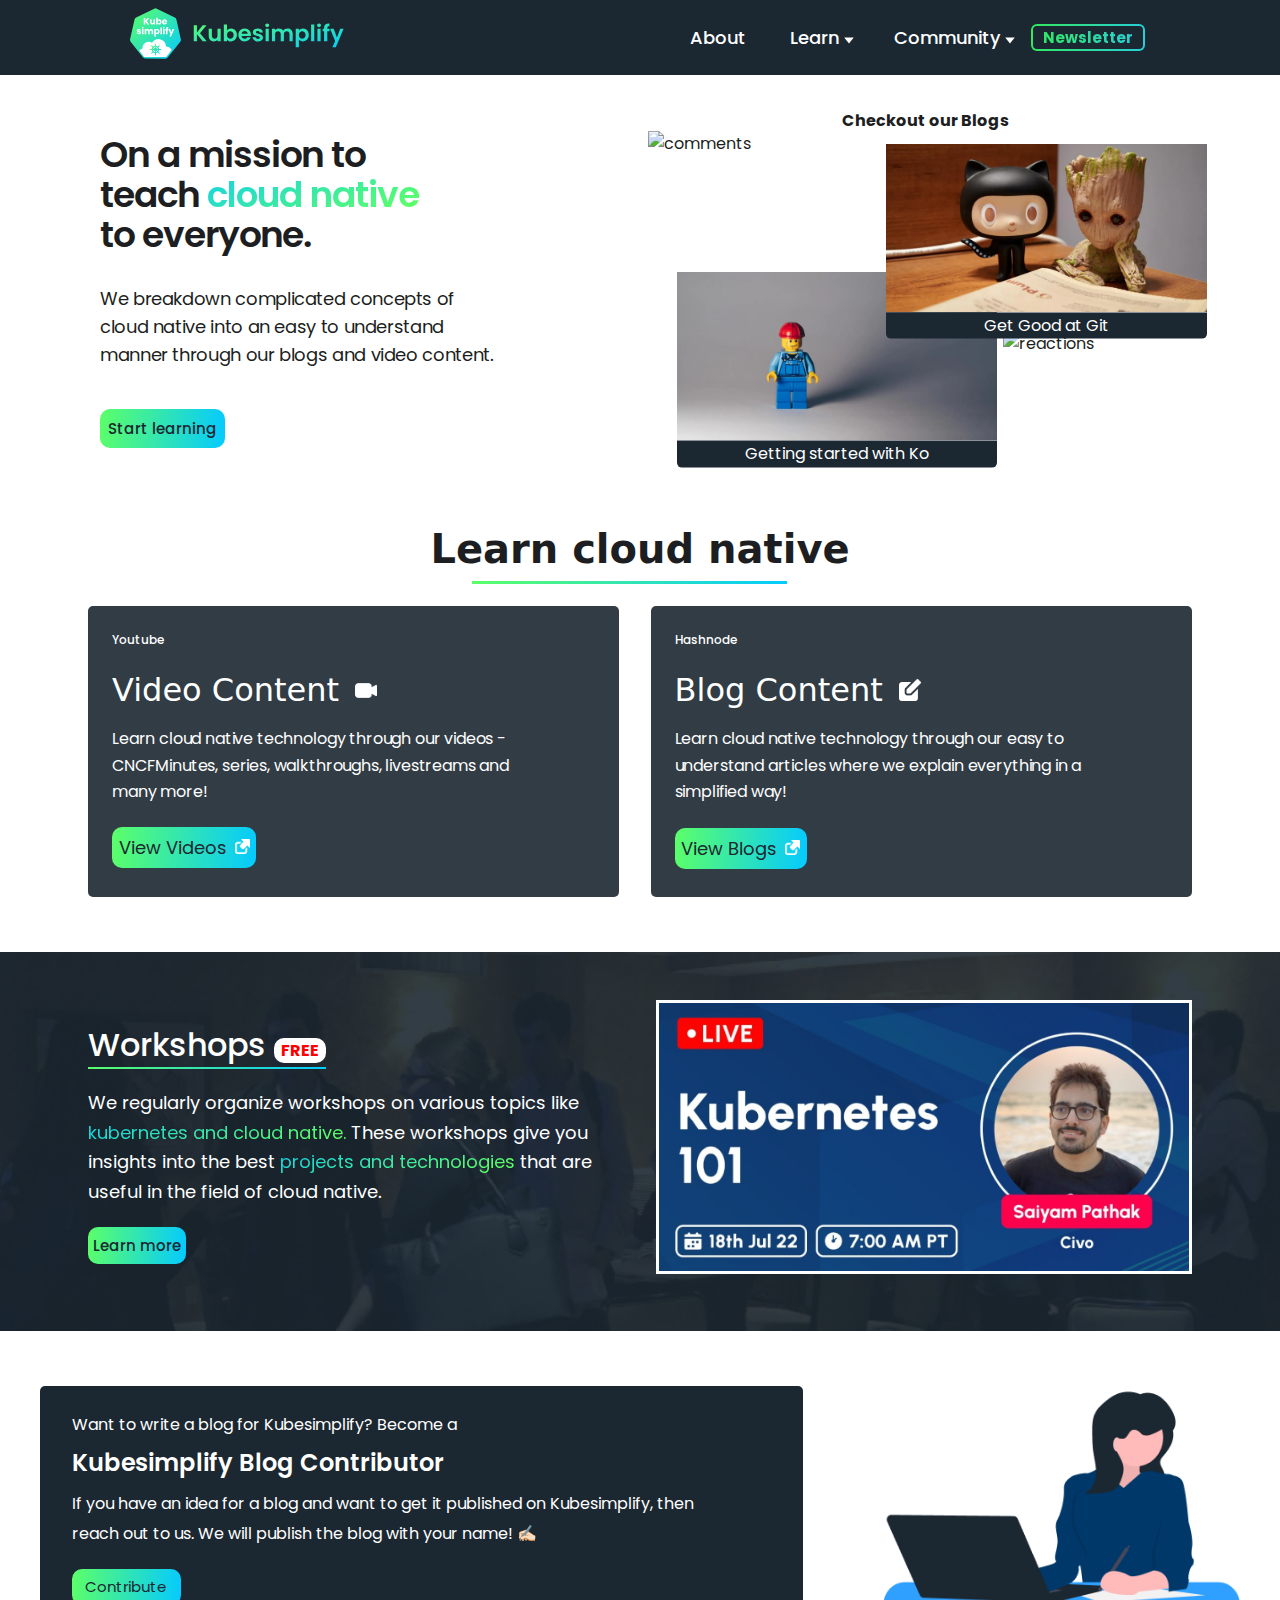
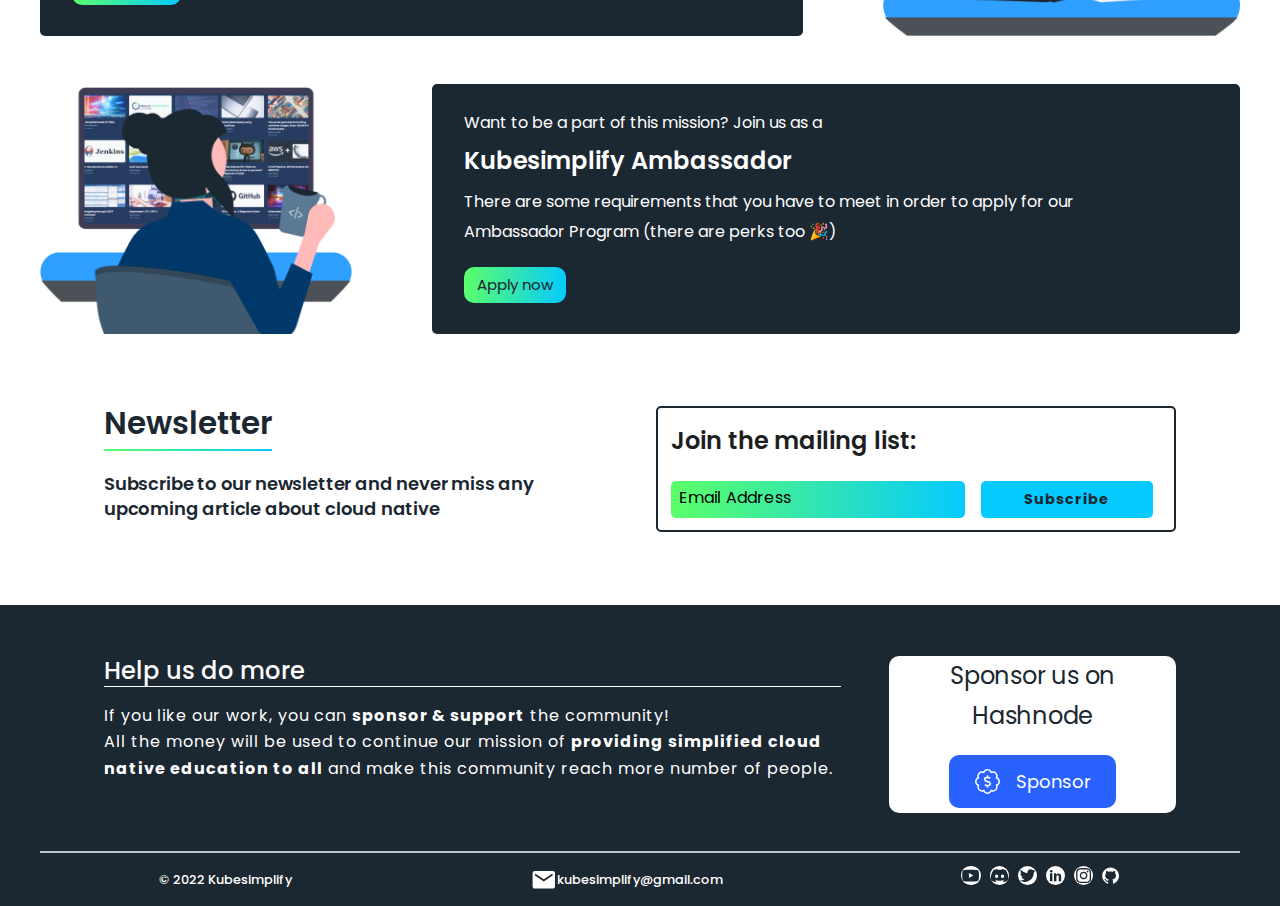
==== commit 85dff16e: "deploy: d6e15c43204a8fc5ffb142f42955c60fac468c21" ====
--- a/index.html
+++ b/index.html
@@ -5,13 +5,13 @@
 <meta name="viewport" content="width=device-width,initial-scale=1">
 <meta name="generator" content="Docusaurus v2.0.0-beta.18">
 <title data-rh="true">Kubesimplify | Kubesimplify</title><meta data-rh="true" name="twitter:card" content="summary_large_image"><meta data-rh="true" property="og:url" content="https://kubesimplify.com/"><meta data-rh="true" name="docusaurus_locale" content="en"><meta data-rh="true" name="docusaurus_tag" content="default"><meta data-rh="true" name="docsearch:language" content="en"><meta data-rh="true" name="docsearch:docusaurus_tag" content="default"><meta data-rh="true" property="og:title" content="Kubesimplify | Kubesimplify"><meta data-rh="true" name="description" content="Description will go into a meta tag in &lt;head /&gt;"><meta data-rh="true" property="og:description" content="Description will go into a meta tag in &lt;head /&gt;"><link data-rh="true" rel="icon" href="/img/favicon.ico"><link data-rh="true" rel="canonical" href="https://kubesimplify.com/"><link data-rh="true" rel="alternate" href="https://kubesimplify.com/" hreflang="en"><link data-rh="true" rel="alternate" href="https://kubesimplify.com/" hreflang="x-default"><script data-rh="true">function maybeInsertBanner(){window.__DOCUSAURUS_INSERT_BASEURL_BANNER&&insertBanner()}function insertBanner(){var n=document.getElementById("docusaurus-base-url-issue-banner-container");if(n){n.innerHTML='\n<div id="docusaurus-base-url-issue-banner" style="border: thick solid red; background-color: rgb(255, 230, 179); margin: 20px; padding: 20px; font-size: 20px;">\n   <p style="font-weight: bold; font-size: 30px;">Your Docusaurus site did not load properly.</p>\n   <p>A very common reason is a wrong site <a href="https://docusaurus.io/docs/docusaurus.config.js/#baseurl" style="font-weight: bold;">baseUrl configuration</a>.</p>\n   <p>Current configured baseUrl = <span style="font-weight: bold; color: red;">/</span>  (default value)</p>\n   <p>We suggest trying baseUrl = <span id="docusaurus-base-url-issue-banner-suggestion-container" style="font-weight: bold; color: green;"></span></p>\n</div>\n';var e=document.getElementById("docusaurus-base-url-issue-banner-suggestion-container"),s=window.location.pathname,r="/"===s.substr(-1)?s:s+"/";e.innerHTML=r}}window.__DOCUSAURUS_INSERT_BASEURL_BANNER=!0,document.addEventListener("DOMContentLoaded",maybeInsertBanner)</script><link rel="stylesheet" href="/assets/css/styles.d01944dc.css">
-<link rel="preload" href="/assets/js/runtime~main.c5634c8b.js" as="script">
-<link rel="preload" href="/assets/js/main.f9388770.js" as="script">
+<link rel="preload" href="/assets/js/runtime~main.1f230235.js" as="script">
+<link rel="preload" href="/assets/js/main.624f5e4c.js" as="script">
 </head>
 <body class="navigation-with-keyboard">
 <script>!function(){function t(t){document.documentElement.setAttribute("data-theme",t)}var e=function(){var t=null;try{t=localStorage.getItem("theme")}catch(t){}return t}();t(null!==e?e:"light")}()</script><div id="__docusaurus">
-<div id="docusaurus-base-url-issue-banner-container"></div><div role="region"><a href="#" class="skipToContent_ZgBM">Skip to main content</a></div><section class="navbar_MONK"><nav class="navbar_positioning_acLH"><div class="navbar_logopair_qSyO"><div class="navbar_logo_HoQn"><a href="/"><svg width="285" height="67" viewBox="0 0 285 67" fill="none" xmlns="http://www.w3.org/2000/svg" class="logo_Ufb2" role=""><path d="M50.301 65.537A3.822 3.822 0 0 1 47.276 67l-26.765-.04a3.85 3.85 0 0 1-3.017-1.47L.841 44.346a3.951 3.951 0 0 1-.746-3.303l6.003-26.326a3.87 3.87 0 0 1 2.09-2.642L32.33.382a3.82 3.82 0 0 1 3.348.008l24.101 11.756a3.911 3.911 0 0 1 2.083 2.65l5.917 26.35a3.939 3.939 0 0 1-.755 3.294L50.301 65.537Z" fill="url(#a)"></path><path d="M38.03 41.074c.66.008 1.352.04 1.54.07.19.032.637.127.983.22.354.095.864.268 1.147.378.275.11.668.29.873.401.204.11.518.29.691.393.181.102.503.322.723.487.22.165.653.55.975.865.314.306.7.73.856.935.15.204.401.558.55.778.142.22.362.59.48.825.126.236.314.668.432.967.11.29.252.7.315.912.055.204.11.432.125.503.016.078.063.314.11.534.047.22.095.645.118.943.016.291.063.566.095.598.039.047.204.07.503.07.243 0 .55.016.691.047.134.024.417.079.62.11.205.04.527.118.724.173.188.055.471.158.636.213a7.8 7.8 0 0 1 .716.314c.236.11.652.354.935.534.33.22.715.543 1.116.96.346.345.73.793.88 1.02.142.22.338.559.432.748.095.188.173.392.173.455 0 .055-.118.252-.26.425-.14.18-.58.746-.99 1.257-.408.519-.801 1.022-.887 1.124-.087.11-.393.503-.692.888-.299.385-.558.708-.574.723-.016.016-.157.197-.322.401-.165.204-.424.543-.581.747-.158.204-.3.385-.315.4-.016.016-.173.213-.346.433-.18.22-.353.44-.4.487a6.632 6.632 0 0 0-.268.346c-.102.134-.448.574-.762.974-.322.401-.652.81-.747.904a1.2 1.2 0 0 1-.416.26c-.22.063-.747.078-3.568.07-1.815-.007-8.102-.023-13.965-.031-5.863-.008-10.743-.031-10.845-.047a1.996 1.996 0 0 1-.401-.157 2.205 2.205 0 0 1-.354-.275 7.684 7.684 0 0 1-.377-.448c-.126-.165-.385-.503-.574-.755a22.952 22.952 0 0 0-.369-.471c-.023-.016-.228-.283-.471-.59a62.297 62.297 0 0 0-.747-.967c-.18-.22-.472-.59-.652-.825a73.603 73.603 0 0 0-.417-.518c-.047-.048-.157-.197-.251-.323-.095-.126-.362-.471-.59-.77l-1.17-1.486c-.417-.518-.755-.974-.755-.997 0-.032.07-.158.157-.284a4.9 4.9 0 0 1 .519-.581c.196-.189.455-.417.573-.511.118-.086.37-.26.558-.377a5.936 5.936 0 0 1 1.038-.519 4.42 4.42 0 0 1 .597-.196c.212-.056.44-.102.503-.102.07 0 .15-.032.18-.063.04-.047.072-.393.087-.873.024-.503.07-1.03.15-1.391.062-.33.188-.81.274-1.077.087-.26.244-.66.346-.88.102-.22.291-.581.425-.802.141-.22.377-.573.526-.778.15-.204.527-.613.825-.911a9.677 9.677 0 0 1 1.006-.857c.244-.173.715-.448 1.038-.62.322-.166.723-.347.903-.41.173-.062.488-.157.692-.212.204-.063.527-.141.715-.18.236-.048.739-.071 1.572-.071.81 0 1.32.023 1.509.063.165.039.393.102.51.133.118.032.44.134.716.22.275.095.73.283 1.014.425.275.141.526.26.558.26.023 0 .141-.143.259-.315.11-.165.346-.48.51-.684.166-.204.52-.582.779-.825.26-.252.676-.613.92-.81.25-.189.604-.448.8-.558.19-.118.598-.338.905-.495.306-.15.809-.354 1.115-.456.307-.102.77-.236 1.038-.298.26-.056.62-.134.794-.158.173-.031.856-.047 1.517-.039ZM23.25 21.412h2.53l-3.41-4.332 3.293-4.168h-2.437l-2.83 3.727v-3.727H18.33v8.5h2.067v-3.75l2.854 3.75Zm10.18-6.762h-2.068v3.672c0 .92-.511 1.431-1.313 1.431-.77 0-1.289-.511-1.289-1.43V14.65H26.7v3.947c0 1.809 1.054 2.886 2.618 2.886.904 0 1.627-.417 2.044-.99v.92h2.067V14.65Zm3.56.951v-3.16h-2.067v8.963h2.067v-.943c.377.59 1.093 1.038 2.083 1.038 1.659 0 2.98-1.353 2.98-3.484 0-2.13-1.313-3.467-2.98-3.467-.967 0-1.706.448-2.083 1.053Zm2.956 2.414c0 1.078-.708 1.683-1.494 1.683-.77 0-1.478-.598-1.478-1.675s.708-1.667 1.478-1.667c.786 0 1.494.582 1.494 1.66Zm6.17-1.808c.692 0 1.273.424 1.273 1.164h-2.594c.126-.747.645-1.164 1.321-1.164Zm3.23 2.956h-2.2c-.173.362-.495.653-1.077.653-.668 0-1.21-.409-1.281-1.297h4.685c.023-.205.031-.41.031-.606 0-2.052-1.391-3.365-3.364-3.365-2.005 0-3.412 1.336-3.412 3.475 0 2.147 1.43 3.476 3.412 3.476 1.682 0 2.885-1.014 3.207-2.336Zm-34.664 13.25c-.032-2.516-3.687-1.754-3.687-2.831 0-.322.267-.519.747-.519.581 0 .935.299.998.763h1.91c-.133-1.337-1.1-2.304-2.845-2.304-1.769 0-2.751.944-2.751 2.1 0 2.476 3.686 1.69 3.686 2.783 0 .299-.283.542-.817.542-.566 0-.99-.314-1.038-.786H8.841c.095 1.306 1.305 2.312 3.105 2.312 1.698 0 2.736-.88 2.736-2.06Zm1.273 1.966h2.067v-6.755h-2.067v6.755Zm1.046-7.463c.723 0 1.218-.495 1.218-1.116 0-.63-.495-1.125-1.218-1.125-.74 0-1.235.496-1.235 1.125 0 .621.496 1.116 1.235 1.116Zm11.838 7.463h2.06V30.43c0-1.816-1.086-2.886-2.752-2.886-.983 0-1.832.543-2.28 1.259-.456-.81-1.28-1.258-2.295-1.258-.888 0-1.572.377-1.973.92v-.85h-2.075v6.763h2.075v-3.672c0-.881.503-1.369 1.297-1.369.786 0 1.29.488 1.29 1.368v3.673h2.059v-3.672c0-.881.51-1.369 1.297-1.369.786 0 1.297.488 1.297 1.368v3.673Zm5.58-5.803v-.952h-2.075v9.979h2.076v-4.168c.369.566 1.084 1.038 2.083 1.038 1.658 0 2.971-1.352 2.971-3.483 0-2.131-1.313-3.468-2.971-3.468-.999 0-1.714.464-2.083 1.054Zm2.948 2.414c0 1.077-.7 1.682-1.485 1.682-.779 0-1.478-.597-1.478-1.675 0-1.077.7-1.667 1.478-1.667.786 0 1.485.582 1.485 1.66Zm3.2 3.389h2.067v-8.964h-2.068v8.964Zm3.568 0h2.075v-6.755h-2.075v6.755Zm1.046-7.463c.723 0 1.218-.495 1.218-1.108 0-.63-.495-1.125-1.218-1.125-.74 0-1.234.496-1.234 1.125 0 .613.495 1.108 1.234 1.108Zm2.735 7.463h2.068v-5.04H51.1v-1.715h-1.116v-.063c0-.715.282-.959 1.076-.904v-1.761c-2.06-.11-3.144.762-3.144 2.532v.196h-.754v1.714h.754v5.04Zm7.263-2.524-1.564-4.23h-2.31l2.75 6.526-1.556 3.444h2.232l4.237-9.97h-2.24l-1.549 4.23Z" fill="#fff"></path><path fill-rule="evenodd" clip-rule="evenodd" d="M33.86 46.915c-.508.152-.791 1.354-.548 2.324.042.166.048.216.048.414v.226l-.059.025c-.032.013-.12.034-.195.045a.881.881 0 0 0-.168.037.706.706 0 0 1-.146.035c-.42.065-1.03.33-1.617.703-.352.224-.525.177-.706-.192-.34-.696-1.397-1.48-1.876-1.394-.82.15-.187 1.511 1.04 2.238.345.204.408.35.257.589l-.141.223a.988.988 0 0 0-.075.13.499.499 0 0 1-.05.09c-.245.382-.523 1.164-.595 1.669-.03.22-.217.28-.56.178-1.175-.348-2.764.15-2.41.754.09.154.34.358.463.377.031.006.117.03.19.056.358.125 1.253.13 1.679.011.096-.026.178-.036.349-.04.266-.006.258-.012.295.21a5.11 5.11 0 0 0 .78 1.985c.05.078.118.186.15.24l.058.1-.05.061c-.079.1-.2.202-.36.3-.613.377-1.176 1.012-1.328 1.498-.407 1.304 1.332.802 2.171-.627.215-.366.365-.44.59-.29.619.41 1.164.656 1.72.775.084.018.176.043.204.054a.686.686 0 0 0 .146.032c.24.028.244.033.244.289a.893.893 0 0 1-.048.344c-.182.59-.11 1.44.166 1.992.59 1.174 1.435-.32 1.084-1.915-.121-.547-.084-.656.247-.724.782-.162 1.196-.33 1.9-.774.366-.23.447-.203.703.23.643 1.086 1.915 1.734 2.222 1.132.134-.263-.02-.662-.482-1.257a4.192 4.192 0 0 0-.767-.678c-.24-.148-.463-.325-.503-.402-.029-.053-.015-.083.16-.354.401-.626.558-.982.713-1.626l.1-.417.042-.174h.212c.174.001.233.008.324.036 1.103.344 2.71-.164 2.405-.76-.232-.455-1.52-.714-2.332-.47-.167.05-.299.065-.475.053l-.134-.01-.034-.133a38.523 38.523 0 0 1-.1-.418c-.154-.654-.335-1.063-.743-1.686-.205-.313-.163-.432.23-.648 1.235-.679 1.87-2.255.906-2.251-.27 0-.351.037-.842.378-.322.223-.718.671-.925 1.047-.21.38-.325.402-.744.136-.532-.337-1.008-.547-1.461-.647a7.28 7.28 0 0 0-.396-.087c-.324-.065-.378-.182-.265-.576.318-1.102-.095-2.637-.663-2.466Zm-.523 4.503c.021.047.028 1.469.008 1.545-.024.09-.058.117-.2.159l-.122.036-.556-.557c-.323-.324-.556-.57-.556-.586 0-.065.41-.301.748-.432.435-.169.653-.222.678-.165Zm1.465.027c.41.11 1.157.475 1.157.565 0 .01-.254.273-.565.584l-.564.564-.125-.043c-.233-.08-.23-.07-.224-.963.006-.825-.007-.795.321-.707Zm-3.6 1.47c.039.03.286.273.548.538.546.552.508.487.413.716l-.05.122h-.586c-.749 0-1.034-.013-1.046-.045-.035-.092.156-.64.376-1.076.186-.368.194-.374.345-.255Zm5.652-.012c.198.273.49 1 .529 1.313l.009.075H35.77l-.042-.083a1.604 1.604 0 0 1-.072-.168l-.029-.086.121-.127c.772-.812 1.03-1.028 1.105-.924Zm-4.729 2.564c.024.04.06.119.08.175l.037.102-.374.38c-.206.21-.466.47-.577.578l-.202.196-.038-.043c-.23-.267-.642-1.321-.552-1.411.035-.035.226-.044.998-.047l.586-.003.042.073Zm4.816-.063c.478.012.45 0 .42.192-.033.203-.213.678-.355.936-.236.429-.14.455-.816-.221l-.564-.565.041-.109c.023-.06.059-.14.08-.176l.04-.067h.375c.206 0 .557.004.78.01Zm-1.635 1.617c.745.733.723.686.4.858-.366.195-.877.388-1.122.423l-.075.011.005-.825.004-.824.126-.051c.187-.077.14-.106.662.408Zm-2.037-.39.09.042v1.64l-.075-.008a3.195 3.195 0 0 1-.562-.168 2.65 2.65 0 0 0-.173-.072c-.202-.072-.638-.318-.638-.36 0-.046.979-1.041 1.093-1.11.048-.029.16-.014.265.035Z" fill="url(#b)"></path><path d="m96.947 43.807-7.69-9.42v9.42H85.02V22.666h4.238v9.48l7.69-9.48h5.116l-8.719 10.48 8.961 10.661h-5.358Zm23.979-16.78v16.78h-4.269v-2.12c-.545.727-1.261 1.302-2.149 1.726-.868.404-1.817.606-2.846.606-1.312 0-2.472-.273-3.481-.818-1.009-.565-1.807-1.383-2.392-2.453-.565-1.09-.848-2.383-.848-3.877v-9.844h4.239v9.238c0 1.333.333 2.363.999 3.09.666.706 1.574 1.06 2.724 1.06 1.171 0 2.089-.354 2.755-1.06.666-.727.999-1.757.999-3.09v-9.238h4.269Zm8.42 2.454c.544-.808 1.291-1.464 2.24-1.969.969-.505 2.068-.757 3.299-.757 1.433 0 2.725.353 3.875 1.06 1.171.707 2.089 1.716 2.755 3.029.686 1.292 1.03 2.796 1.03 4.513 0 1.716-.344 3.24-1.03 4.573-.666 1.313-1.584 2.332-2.755 3.06-1.15.726-2.442 1.09-3.875 1.09-1.251 0-2.351-.243-3.299-.727-.929-.505-1.675-1.151-2.24-1.939v2.393h-4.239V21.394h4.239v8.087Zm8.869 5.876c0-1.01-.211-1.878-.635-2.605-.404-.747-.949-1.313-1.635-1.696a4.292 4.292 0 0 0-2.18-.576c-.767 0-1.493.202-2.179.606-.666.384-1.211.949-1.635 1.696-.404.747-.605 1.626-.605 2.635 0 1.01.201 1.888.605 2.635.424.747.969 1.323 1.635 1.727a4.398 4.398 0 0 0 2.179.575c.787 0 1.514-.202 2.18-.605.686-.404 1.231-.98 1.635-1.727.424-.747.635-1.636.635-2.665Zm23-.303c0 .606-.04 1.15-.122 1.635h-12.26c.101 1.212.525 2.16 1.272 2.847.747.687 1.665 1.03 2.755 1.03 1.574 0 2.694-.676 3.36-2.029h4.57c-.484 1.615-1.412 2.948-2.785 3.998-1.371 1.03-3.057 1.545-5.055 1.545-1.614 0-3.067-.354-4.359-1.06-1.271-.727-2.27-1.747-2.997-3.06-.706-1.312-1.059-2.827-1.059-4.543 0-1.736.353-3.26 1.059-4.573.706-1.313 1.695-2.322 2.967-3.03 1.271-.706 2.734-1.06 4.389-1.06 1.595 0 3.018.344 4.269 1.03a7.098 7.098 0 0 1 2.936 2.939c.707 1.252 1.06 2.695 1.06 4.33Zm-4.389-1.212c-.02-1.09-.414-1.958-1.181-2.605-.767-.666-1.706-.999-2.816-.999-1.049 0-1.937.323-2.664.97-.706.625-1.14 1.504-1.302 2.634h7.963Zm13.901 10.238c-1.373 0-2.604-.243-3.695-.727-1.088-.505-1.957-1.181-2.602-2.03a5.166 5.166 0 0 1-1.029-2.816h4.267c.081.646.394 1.18.939 1.605.565.424 1.262.636 2.088.636.808 0 1.434-.161 1.878-.485.464-.323.697-.737.697-1.241 0-.546-.283-.95-.848-1.212-.546-.283-1.423-.586-2.634-.909-1.251-.303-2.281-.616-3.088-.939a5.49 5.49 0 0 1-2.059-1.484c-.564-.666-.847-1.565-.847-2.695 0-.93.263-1.777.788-2.545.543-.767 1.31-1.373 2.299-1.817 1.009-.444 2.19-.666 3.543-.666 1.998 0 3.592.505 4.783 1.514 1.19.99 1.846 2.332 1.968 4.029h-4.057c-.061-.667-.343-1.192-.848-1.576-.484-.403-1.14-.605-1.968-.605-.767 0-1.362.141-1.786.424-.403.282-.606.676-.606 1.181 0 .565.283 1 .849 1.302.565.283 1.443.576 2.633.879 1.211.303 2.21.616 2.998.939a5.112 5.112 0 0 1 2.027 1.514c.586.666.889 1.555.909 2.666 0 .969-.273 1.837-.818 2.604-.525.768-1.292 1.373-2.301 1.818-.989.424-2.149.636-3.48.636Zm12.228-19.052c-.747 0-1.373-.232-1.878-.696-.484-.485-.726-1.08-.726-1.787 0-.707.242-1.293.726-1.757.505-.485 1.131-.727 1.878-.727.746 0 1.362.242 1.846.727.505.465.756 1.05.756 1.757 0 .706-.251 1.302-.756 1.787-.484.464-1.1.696-1.846.696Zm2.088 2v16.78h-4.238v-16.78h4.238Zm25.015-.243c2.059 0 3.713.636 4.964 1.908 1.272 1.252 1.908 3.009 1.908 5.27v9.844h-4.238V34.54c0-1.313-.333-2.312-.998-2.999-.667-.706-1.575-1.06-2.726-1.06-1.15 0-2.068.354-2.754 1.06-.667.687-1 1.686-1 2.999v9.268h-4.238V34.54c0-1.313-.332-2.312-.999-2.999-.666-.706-1.573-1.06-2.725-1.06-1.17 0-2.098.354-2.785 1.06-.665.687-.998 1.686-.998 2.999v9.268h-4.238v-16.78h4.238v2.03a5.665 5.665 0 0 1 2.088-1.666c.869-.404 1.817-.606 2.847-.606 1.312 0 2.482.283 3.511.848a5.747 5.747 0 0 1 2.392 2.363c.545-.97 1.332-1.747 2.36-2.332a6.852 6.852 0 0 1 3.391-.879Zm15.132 2.666c.545-.768 1.292-1.404 2.24-1.909.968-.525 2.07-.787 3.301-.787 1.432 0 2.724.353 3.874 1.06 1.171.707 2.09 1.716 2.755 3.029.686 1.292 1.029 2.796 1.029 4.513 0 1.716-.343 3.24-1.029 4.573-.665 1.313-1.584 2.332-2.755 3.06-1.15.726-2.442 1.09-3.874 1.09-1.231 0-2.322-.253-3.27-.758-.929-.504-1.685-1.14-2.271-1.908v10.39h-4.238V27.026h4.238v2.424Zm8.871 5.906c0-1.01-.213-1.878-.636-2.605-.404-.747-.95-1.313-1.635-1.696a4.288 4.288 0 0 0-2.179-.576c-.767 0-1.494.202-2.181.606-.666.384-1.211.949-1.634 1.696-.405.747-.606 1.626-.606 2.635 0 1.01.201 1.888.606 2.635.423.747.968 1.323 1.634 1.727a4.408 4.408 0 0 0 2.181.575c.787 0 1.513-.202 2.179-.605.685-.404 1.231-.98 1.635-1.727.423-.747.636-1.636.636-2.665Zm11.647-13.963v22.413h-4.24V21.394h4.24Zm6.336 3.634c-.747 0-1.372-.232-1.877-.696-.484-.485-.726-1.08-.726-1.787 0-.707.242-1.293.726-1.757.505-.485 1.13-.727 1.877-.727.746 0 1.362.242 1.846.727.504.465.757 1.05.757 1.757 0 .706-.253 1.302-.757 1.787-.484.464-1.1.696-1.846.696Zm2.09 2v16.78h-4.24v-16.78h4.24Zm11.876 3.483h-2.937v13.296h-4.299V30.511h-1.907v-3.484h1.907v-.848c0-2.06.586-3.574 1.756-4.543 1.17-.97 2.937-1.424 5.297-1.363v3.574c-1.029-.02-1.745.152-2.149.515-.403.364-.605 1.02-.605 1.969v.696h2.937v3.484Zm18.79-3.484-10.383 24.716h-4.511l3.633-8.36-6.72-16.356h4.752l4.33 11.722 4.389-11.722h4.51Z" fill="url(#c)"></path><defs><linearGradient id="a" x1="0.457" y1="0.005" x2="67.46" y2="66.956" gradientUnits="userSpaceOnUse"><stop stop-color="#5CFF68"></stop><stop offset="1" stop-color="#05CAFF"></stop></linearGradient><linearGradient id="b" x1="26.115" y1="46.903" x2="42.009" y2="62.553" gradientUnits="userSpaceOnUse"><stop stop-color="#5CFF68"></stop><stop offset="1" stop-color="#05CAFF"></stop></linearGradient><linearGradient id="c" x1="84.291" y1="10.49" x2="103.981" y2="96.871" gradientUnits="userSpaceOnUse"><stop stop-color="#5CFF68"></stop><stop offset="1" stop-color="#05CAFF"></stop></linearGradient></defs></svg></a></div><button class="mobile_menu_icon_Fa9_"><svg stroke="currentColor" fill="currentColor" stroke-width="0" viewBox="0 0 448 512" height="1em" width="1em" xmlns="http://www.w3.org/2000/svg"><path d="M16 132h416c8.837 0 16-7.163 16-16V76c0-8.837-7.163-16-16-16H16C7.163 60 0 67.163 0 76v40c0 8.837 7.163 16 16 16zm0 160h416c8.837 0 16-7.163 16-16v-40c0-8.837-7.163-16-16-16H16c-8.837 0-16 7.163-16 16v40c0 8.837 7.163 16 16 16zm0 160h416c8.837 0 16-7.163 16-16v-40c0-8.837-7.163-16-16-16H16c-8.837 0-16 7.163-16 16v40c0 8.837 7.163 16 16 16z"></path></svg></button></div><ul class="navbar_links_MM_M"><li class="about_EDNz"><div class="navbar_about_start_YQFC"><a class="navbar_about_word_lRhf" href="/about">About</a></div></li><li class="learn_s8LK"><div class="navbar_dropdown_gBCg"><button class="navbar_dropbtn_lrWS">Learn<!-- --> <svg width="10" height="7" viewBox="0 0 10 7" fill="none" xmlns="http://www.w3.org/2000/svg" role="img"><path d="m4.981 6.5 4.763-6H.218l4.763 6Z" fill="#fff"></path></svg></button><div class="navbar_dropdown_content_HFwf"><a href="https://www.youtube.com/c/saiyam911/videos" target="blank">Video Content</a><a class="navbar_blog_design_fTgL" href="https://blog.kubesimplify.com/" target="blank">Blog Content</a></div></div></li><li class="community_y3Jf"><div class="navbar_dropdown_gBCg"><button class="navbar_dropbtn_lrWS">Community<!-- --> <svg width="10" height="7" viewBox="0 0 10 7" fill="none" xmlns="http://www.w3.org/2000/svg" role="img"><path d="m4.981 6.5 4.763-6H.218l4.763 6Z" fill="#fff"></path></svg></button><div class="navbar_dropdown_content_HFwf"><a href="/ambassadors">Kubesimplify Ambassador</a><a class="navbar_workshops_designs_Jcky" href="https://kubesimplify.github.io/live-workshops/" target="blank">Workshops</a></div></div></li><li><button class="navbarbutton_5u1I"><a class="navbar_text_JL4G" href="https://www.getrevue.co/profile/saiyampathak">Newsletter</a></button></li></ul></nav></section><div class="main-wrapper"><main><section><div class="hp_EwXs"><div class="hp_cont_1_fxVp"><div class="cont_1_content_ehqO"><p class="hp_cont_1_p1_wEN2">On a mission to <br>teach <span class="hp_cont_1_cloud_Mjqk">cloud native</span> <br>to everyone.</p><p class="hp_cont_1_p2_H4J1">We breakdown complicated concepts of <br>cloud native into an easy to understand <br>manner through our blogs and video content.</p><a href="https://discord.gg/WpCfpanR" target="_blank"><button class="hp_cont_1_btn_rgj_">Start learning</button></a></div><div class="cont_1_img_gcla"><p>Checkout our Blogs</p><div class="hp_cont_1_img3_ut14"><img src="/assets/images/Comments-724e9e93473c9f1c6383b09ac443ee6c.png" alt="comments"></div><div class="hp_cont_1_img1_pi5e"><a href="https://blog.kubesimplify.com/get-good-at-git" target="_blank"><img src="/assets/images/github-3ecf13d6d932c461e663b32a5c5b8e77.webp" alt="github"><p>Get Good at Git </p></a></div><div class="hp_cont_1_img2_ZwJ2"><a href="https://blog.kubesimplify.com/getting-started-with-ko-a-fast-container-image-builder-for-your-go-applications" target="_blank"><img src="/assets/images/lego-6367c76bd1ada0a00ec5896441df3472.webp" alt="lego"><p>Getting started with Ko</p></a></div><div class="hp_cont_1_img4_Zdia"><img src="/assets/images/Reactions-0790bd18a6607668639a036d434ff283.png" alt="reactions"></div></div></div><div class="hp_cont_3_b2VJ"><div class="hp_cont_3_h1_Xw7C"><h1>Learn cloud native</h1></div><div class="hp_cont_3_section_uxqO"><div class="hp_cont_3_vid_HWys"><p class="hp_cont_3_vid_p1_WGhh">Youtube</p><h2 class="hp_cont_3_vid_h2_XbiX">Video Content<img class="hp_cont_3_vidIcon_p7VF" src="[data-uri]" alt="Video_Icon"></h2><p class="hp_cont_3_vid_p3_CKka">Learn cloud native technology through our videos - CNCFMinutes, series, walkthroughs, livestreams and many more!</p><a href="https://www.youtube.com/c/saiyam911" target="_blank"><button class="hp_cont_3_btn1_bqxl"><p class="hp_cont_3_btn1_content_ItHT">View Videos<img class="hp_cont_3_linkIcon_xETb" src="[data-uri]" alt="link"></p></button></a></div><div class="hp_cont_3_blog_oTqX"><p class="hp_cont_3_blog_p1_bblm">Hashnode</p><h2 class="hp_cont_3_blog_h2_Gm1G">Blog Content<img class="hp_cont_3_blogIcon_TGDE" src="[data-uri]" alt="Blog_Icon"></h2><p class="hp_cont_3_blog_p3_uxPl">Learn cloud native technology through our easy to understand articles where we explain everything in a simplified way!</p><a href="https://blog.kubesimplify.com/" target="_blank"><button class="hp_cont_3_btn2_I0rQ"><p class="hp_cont_3_btn2_content_IG02">View Blogs<img class="hp_cont_3_linkIcon_xETb" src="[data-uri]" alt="link"></p></button></a></div></div></div><div class="hp_cont_4_B4cl"><div class="hp_cont_4_content_Rzza"><div class="hp_cont_4_workshop_DbRn"><span class="hp_cont_4_p1_zgem">Workshops <span>FREE</span></span><p class="hp_cont_4_p2_ENKU">We regularly organize workshops on various topics like<!-- --> <span class="hp_cont_4_kubernetes_mlAx"> <!-- -->kubernetes and cloud native.<!-- --> </span>These workshops give you insights into the best<!-- --> <span class="hp_cont_4_projects_Ago5"> <!-- -->projects and technologies<!-- --> </span> <!-- -->that are useful in the field of cloud native.</p><button class="hp_cont_4_btn1_uP6i"><a href="https://kubesimplify.github.io/live-workshops/"><p class="hp_cont_4_btn1_content_YUEW">Learn more</p></a></button></div><div class="hp_cont_4_img_V1iO"><img src="/assets/images/workshop-e3153e1243ab94fd10bc6416a9ec745c.png" alt="workshop"></div></div></div><div class="hp_cont_5_j5y9"><div class="hp_cont_5_blog_contributor_qgc9"><p class="hp_cont_5_blog_p1_glks">Want to write a blog for Kubesimplify? Become a</p><span class="hp_cont_5_blog_kube_XLSs"> <!-- -->Kubesimplify Blog Contributor<!-- --> </span><p class="hp_cont_5_blog_p2_isT9">If you have an idea for a blog and want to get it published on Kubesimplify, then reach out to us. We will publish the blog with your name! ✍🏻</p><div><button class="hp_cont_5_btn1_XLqg"><a href="https://discord.gg/WpCfpanR" target="_blank"><p class="hp_cont_5_btn1_content_ppME">Contribute</p></a></button></div></div><div class="hp_cont_5_img_dgkf"><img src="/assets/images/BlogsContribute-edce74e511a8079b445187c169df9cb5.png" alt="Blog"></div></div><div class="hp_cont_6_C7aF"><div class="hp_cont_6_img_tkUY"><img class="hp_cont_6_ambassador_image_Zo_I" src="/assets/images/Ambassadors-cc5712e50eb6cc5a7e5f0107b943e482.png" alt="Blog"></div><div class="hp_cont_6_ambassadors_N02p"><p class="hp_cont_6_ambassador_p1_ql8e">Want to be a part of this mission? Join us as a</p><span class="hp_cont_6_ambassador_kube_A6sh"> <!-- -->Kubesimplify Ambassador<!-- --> </span><p class="hp_cont_6_ambassador_p2_jo5d">There are some requirements that you have to meet in order to apply for our Ambassador Program (there are perks too 🎉)</p><div><button class="hp_cont_6_btn1__ASf"><a href="https://forms.gle/JNMWzSaLYGBVEp6W7"><p class="hp_cont_6_btn1_content_YSdt">Apply now</p></a></button></div></div></div><div class="newsletter_section_Qwdz"><div class="newsletter_flex_nTIA"><div class="newsletter_first_fzfX"><p class="newsletter_p1_kBrD">Newsletter</p><p class="newsletter_p2_t39l">Subscribe to our<!-- --> <span> newsletter </span>and never miss any <br>upcoming article about<!-- --> <span> cloud native </span></p></div><div class="newsletter_second_JfqF"><div class="newsletter_a_Uoqm"><p class="newsletter_a_p_Nwas">Join the mailing list:</p><form action="https://www.getrevue.co/profile/saiyampathak/add_subscriber" method="post" id="revue-form" name="revue-form" target="_blank"><div class="newsletter_a_mail_Q8Wk"><input type="email" class="newsletter_a_input_x6oA" name="member[email]" id="member_email" placeholder="Email Address"><button type="submit" name="member[subscribe]" id="member_submit" class="newsletter_a_btn_FAa7">Subscribe</button></div></form></div></div></div></div></div></section></main></div><section class="footer_xBL4"><div class="footer_upper_mQde"><div class="content_oHCg"><h2 class="title_NItk">Help us do more</h2><p class="sponsors_content_hbIG">If you like our work, you can <b>sponsor &amp; support</b> the community!<br>All the money will be used to continue our mission of<!-- --> <b>providing simplified cloud native education to all</b> and make this community reach more number of people.</p></div><div class="sponsors_card_Uvsf"><p class="sponsors_card_title_IkS_">Sponsor us on Hashnode</p><a href="https://blog.kubesimplify.com/sponsor"><button class="sponsor_hashnode_E2qa"><svg width="34" height="34" viewBox="0 0 34 34" fill="none" xmlns="http://www.w3.org/2000/svg" class="logo_fYHz" role="img"><path d="m19.254 16.538-3.922-1.117a1.38 1.38 0 0 1-.99-1.311c0-.747.614-1.36 1.36-1.36h2.451c.548 0 1.068.17 1.505.486.199.144.475.1.652-.077l.758-.758a.542.542 0 0 0-.066-.813 4.646 4.646 0 0 0-2.849-.963h-.088V9.032a.532.532 0 0 0-.537-.53h-1.062a.531.531 0 0 0-.53.53v1.593h-.233a3.488 3.488 0 0 0-3.468 3.817c.138 1.471 1.267 2.666 2.683 3.07l3.75 1.067c.58.172.99.708.99 1.311 0 .752-.614 1.36-1.36 1.36h-2.451a2.558 2.558 0 0 1-1.505-.486c-.199-.144-.48-.1-.652.077l-.758.758a.542.542 0 0 0 .066.813 4.646 4.646 0 0 0 2.849.963h.088v1.593c0 .293.238.53.531.53h1.062a.532.532 0 0 0 .537-.53v-1.593h.088c1.516 0 2.943-.902 3.435-2.334.675-1.97-.487-3.972-2.334-4.503ZM34 17.003a6.572 6.572 0 0 0-3.297-5.68 6.55 6.55 0 0 0-1.687-6.34 6.55 6.55 0 0 0-6.338-1.686A6.572 6.572 0 0 0 16.998 0a6.57 6.57 0 0 0-5.676 3.297 6.563 6.563 0 0 0-6.344 1.687 6.576 6.576 0 0 0-1.687 6.338A6.579 6.579 0 0 0 0 17.002a6.576 6.576 0 0 0 3.291 5.676 6.59 6.59 0 0 0 1.687 6.344 6.534 6.534 0 0 0 6.344 1.681A6.577 6.577 0 0 0 16.997 34a6.579 6.579 0 0 0 5.68-3.297 6.517 6.517 0 0 0 6.34-1.681 6.563 6.563 0 0 0 1.686-6.344A6.57 6.57 0 0 0 34 17.003Zm-6.051 4.535c.354.78 1.958 3.59-.432 5.98-1.919 1.919-3.816 1.415-5.984.43-.304.808-1.145 3.928-4.536 3.928-3.457 0-4.292-3.291-4.535-3.927-2.163.984-4.066 1.477-5.98-.432-2.444-2.433-.724-5.343-.43-5.979-.808-.31-3.928-1.15-3.928-4.535 0-3.463 3.285-4.298 3.927-4.536-.354-.785-1.958-3.595.432-5.984 2.444-2.45 5.365-.714 5.979-.432.31-.802 1.15-3.927 4.535-3.927 3.463 0 4.298 3.291 4.536 3.927.785-.354 3.595-1.958 5.984.432 2.445 2.433.725 5.343.432 5.984.802.304 3.927 1.145 3.927 4.536 0 3.457-3.291 4.292-3.927 4.535Z" fill="#fff"></path></svg> Sponser</button></a></div></div><hr class="hr_xO8t"><div class="footer_lower_irt2"><div class="end_first_OBE7">© 2022 Kubesimplify</div><div class="footer_mail_Ru02"><svg stroke="currentColor" fill="currentColor" stroke-width="0" viewBox="0 0 512 512" class="mail_logo_pVq9" row="img" height="1em" width="1em" xmlns="http://www.w3.org/2000/svg"><path d="M437.332 80H74.668C51.199 80 32 99.198 32 122.667v266.666C32 412.802 51.199 432 74.668 432h362.664C460.801 432 480 412.802 480 389.333V122.667C480 99.198 460.801 80 437.332 80zM432 170.667L256 288 80 170.667V128l176 117.333L432 128v42.667z"></path></svg><a class="mail_title_H_96" href="mailto:kubesimplify@gmail.com">kubesimplify@gmail.com</a></div><div class="group_logo_KhZO"><a target="_blank" href="https://www.youtube.com/c/saiyam911"><svg stroke="currentColor" fill="currentColor" stroke-width="0" viewBox="0 0 1024 1024" row="img" class="social1_pt2Y" height="1em" width="1em" xmlns="http://www.w3.org/2000/svg"><path d="M941.3 296.1a112.3 112.3 0 0 0-79.2-79.3C792.2 198 512 198 512 198s-280.2 0-350.1 18.7A112.12 112.12 0 0 0 82.7 296C64 366 64 512 64 512s0 146 18.7 215.9c10.3 38.6 40.7 69 79.2 79.3C231.8 826 512 826 512 826s280.2 0 350.1-18.8c38.6-10.3 68.9-40.7 79.2-79.3C960 658 960 512 960 512s0-146-18.7-215.9zM423 646V378l232 133-232 135z"></path></svg></a><a target="_blank" href="https://discord.gg/26Z384WSPB"><svg stroke="currentColor" fill="currentColor" stroke-width="0" viewBox="0 0 640 512" row="img" class="social2_Ltn5" height="1em" width="1em" xmlns="http://www.w3.org/2000/svg"><path d="M524.531,69.836a1.5,1.5,0,0,0-.764-.7A485.065,485.065,0,0,0,404.081,32.03a1.816,1.816,0,0,0-1.923.91,337.461,337.461,0,0,0-14.9,30.6,447.848,447.848,0,0,0-134.426,0,309.541,309.541,0,0,0-15.135-30.6,1.89,1.89,0,0,0-1.924-.91A483.689,483.689,0,0,0,116.085,69.137a1.712,1.712,0,0,0-.788.676C39.068,183.651,18.186,294.69,28.43,404.354a2.016,2.016,0,0,0,.765,1.375A487.666,487.666,0,0,0,176.02,479.918a1.9,1.9,0,0,0,2.063-.676A348.2,348.2,0,0,0,208.12,430.4a1.86,1.86,0,0,0-1.019-2.588,321.173,321.173,0,0,1-45.868-21.853,1.885,1.885,0,0,1-.185-3.126c3.082-2.309,6.166-4.711,9.109-7.137a1.819,1.819,0,0,1,1.9-.256c96.229,43.917,200.41,43.917,295.5,0a1.812,1.812,0,0,1,1.924.233c2.944,2.426,6.027,4.851,9.132,7.16a1.884,1.884,0,0,1-.162,3.126,301.407,301.407,0,0,1-45.89,21.83,1.875,1.875,0,0,0-1,2.611,391.055,391.055,0,0,0,30.014,48.815,1.864,1.864,0,0,0,2.063.7A486.048,486.048,0,0,0,610.7,405.729a1.882,1.882,0,0,0,.765-1.352C623.729,277.594,590.933,167.465,524.531,69.836ZM222.491,337.58c-28.972,0-52.844-26.587-52.844-59.239S193.056,219.1,222.491,219.1c29.665,0,53.306,26.82,52.843,59.239C275.334,310.993,251.924,337.58,222.491,337.58Zm195.38,0c-28.971,0-52.843-26.587-52.843-59.239S388.437,219.1,417.871,219.1c29.667,0,53.307,26.82,52.844,59.239C470.715,310.993,447.538,337.58,417.871,337.58Z"></path></svg></a><a target="_blank" href="https://twitter.com/kubesimplify"><svg stroke="currentColor" fill="currentColor" stroke-width="0" viewBox="0 0 1024 1024" row="img" class="social2_Ltn5" height="1em" width="1em" xmlns="http://www.w3.org/2000/svg"><path d="M928 254.3c-30.6 13.2-63.9 22.7-98.2 26.4a170.1 170.1 0 0 0 75-94 336.64 336.64 0 0 1-108.2 41.2A170.1 170.1 0 0 0 672 174c-94.5 0-170.5 76.6-170.5 170.6 0 13.2 1.6 26.4 4.2 39.1-141.5-7.4-267.7-75-351.6-178.5a169.32 169.32 0 0 0-23.2 86.1c0 59.2 30.1 111.4 76 142.1a172 172 0 0 1-77.1-21.7v2.1c0 82.9 58.6 151.6 136.7 167.4a180.6 180.6 0 0 1-44.9 5.8c-11.1 0-21.6-1.1-32.2-2.6C211 652 273.9 701.1 348.8 702.7c-58.6 45.9-132 72.9-211.7 72.9-14.3 0-27.5-.5-41.2-2.1C171.5 822 261.2 850 357.8 850 671.4 850 843 590.2 843 364.7c0-7.4 0-14.8-.5-22.2 33.2-24.3 62.3-54.4 85.5-88.2z"></path></svg></a><a target="_blank" href="https://www.linkedin.com/company/kubesimplify/"><svg stroke="currentColor" fill="currentColor" stroke-width="0" version="1.2" baseProfile="tiny" viewBox="0 0 24 24" row="img" class="social2_Ltn5" height="1em" width="1em" xmlns="http://www.w3.org/2000/svg"><path d="M8 19h-3v-10h3v10zm11 0h-3v-5.342c0-1.392-.496-2.085-1.479-2.085-.779 0-1.273.388-1.521 1.165v6.262h-3s.04-9 0-10h2.368l.183 2h.062c.615-1 1.598-1.678 2.946-1.678 1.025 0 1.854.285 2.487 1.001.637.717.954 1.679.954 3.03v5.647z"></path><ellipse cx="6.5" cy="6.5" rx="1.55" ry="1.5"></ellipse></svg></a><a target="_blank" href="https://www.instagram.com/saiyampathak/"><svg stroke="currentColor" fill="currentColor" stroke-width="0" viewBox="0 0 1024 1024" row="img" class="social2_Ltn5" height="1em" width="1em" xmlns="http://www.w3.org/2000/svg"><path d="M512 306.9c-113.5 0-205.1 91.6-205.1 205.1S398.5 717.1 512 717.1 717.1 625.5 717.1 512 625.5 306.9 512 306.9zm0 338.4c-73.4 0-133.3-59.9-133.3-133.3S438.6 378.7 512 378.7 645.3 438.6 645.3 512 585.4 645.3 512 645.3zm213.5-394.6c-26.5 0-47.9 21.4-47.9 47.9s21.4 47.9 47.9 47.9 47.9-21.3 47.9-47.9a47.84 47.84 0 0 0-47.9-47.9zM911.8 512c0-55.2.5-109.9-2.6-165-3.1-64-17.7-120.8-64.5-167.6-46.9-46.9-103.6-61.4-167.6-64.5-55.2-3.1-109.9-2.6-165-2.6-55.2 0-109.9-.5-165 2.6-64 3.1-120.8 17.7-167.6 64.5C132.6 226.3 118.1 283 115 347c-3.1 55.2-2.6 109.9-2.6 165s-.5 109.9 2.6 165c3.1 64 17.7 120.8 64.5 167.6 46.9 46.9 103.6 61.4 167.6 64.5 55.2 3.1 109.9 2.6 165 2.6 55.2 0 109.9.5 165-2.6 64-3.1 120.8-17.7 167.6-64.5 46.9-46.9 61.4-103.6 64.5-167.6 3.2-55.1 2.6-109.8 2.6-165zm-88 235.8c-7.3 18.2-16.1 31.8-30.2 45.8-14.1 14.1-27.6 22.9-45.8 30.2C695.2 844.7 570.3 840 512 840c-58.3 0-183.3 4.7-235.9-16.1-18.2-7.3-31.8-16.1-45.8-30.2-14.1-14.1-22.9-27.6-30.2-45.8C179.3 695.2 184 570.3 184 512c0-58.3-4.7-183.3 16.1-235.9 7.3-18.2 16.1-31.8 30.2-45.8s27.6-22.9 45.8-30.2C328.7 179.3 453.7 184 512 184s183.3-4.7 235.9 16.1c18.2 7.3 31.8 16.1 45.8 30.2 14.1 14.1 22.9 27.6 30.2 45.8C844.7 328.7 840 453.7 840 512c0 58.3 4.7 183.2-16.2 235.8z"></path></svg></a><a target="_blank" href="https://github.com/kubesimplify"><svg stroke="currentColor" fill="currentColor" stroke-width="0" viewBox="0 0 1024 1024" row="img" class="social3_N1sl" height="1em" width="1em" xmlns="http://www.w3.org/2000/svg"><path d="M511.6 76.3C264.3 76.2 64 276.4 64 523.5 64 718.9 189.3 885 363.8 946c23.5 5.9 19.9-10.8 19.9-22.2v-77.5c-135.7 15.9-141.2-73.9-150.3-88.9C215 726 171.5 718 184.5 703c30.9-15.9 62.4 4 98.9 57.9 26.4 39.1 77.9 32.5 104 26 5.7-23.5 17.9-44.5 34.7-60.8-140.6-25.2-199.2-111-199.2-213 0-49.5 16.3-95 48.3-131.7-20.4-60.5 1.9-112.3 4.9-120 58.1-5.2 118.5 41.6 123.2 45.3 33-8.9 70.7-13.6 112.9-13.6 42.4 0 80.2 4.9 113.5 13.9 11.3-8.6 67.3-48.8 121.3-43.9 2.9 7.7 24.7 58.3 5.5 118 32.4 36.8 48.9 82.7 48.9 132.3 0 102.2-59 188.1-200 212.9a127.5 127.5 0 0 1 38.1 91v112.5c.8 9 0 17.9 15 17.9 177.1-59.7 304.6-227 304.6-424.1 0-247.2-200.4-447.3-447.5-447.3z"></path></svg></a></div></div></section></div>
-<script src="/assets/js/runtime~main.c5634c8b.js"></script>
-<script src="/assets/js/main.f9388770.js"></script>
+<div id="docusaurus-base-url-issue-banner-container"></div><div role="region"><a href="#" class="skipToContent_ZgBM">Skip to main content</a></div><section class="navbar_MONK"><nav class="navbar_positioning_acLH"><div class="navbar_logopair_qSyO"><div class="navbar_logo_HoQn"><a href="/"><svg width="285" height="67" viewBox="0 0 285 67" fill="none" xmlns="http://www.w3.org/2000/svg" class="logo_Ufb2" role=""><path d="M50.301 65.537A3.822 3.822 0 0 1 47.276 67l-26.765-.04a3.85 3.85 0 0 1-3.017-1.47L.841 44.346a3.951 3.951 0 0 1-.746-3.303l6.003-26.326a3.87 3.87 0 0 1 2.09-2.642L32.33.382a3.82 3.82 0 0 1 3.348.008l24.101 11.756a3.911 3.911 0 0 1 2.083 2.65l5.917 26.35a3.939 3.939 0 0 1-.755 3.294L50.301 65.537Z" fill="url(#a)"></path><path d="M38.03 41.074c.66.008 1.352.04 1.54.07.19.032.637.127.983.22.354.095.864.268 1.147.378.275.11.668.29.873.401.204.11.518.29.691.393.181.102.503.322.723.487.22.165.653.55.975.865.314.306.7.73.856.935.15.204.401.558.55.778.142.22.362.59.48.825.126.236.314.668.432.967.11.29.252.7.315.912.055.204.11.432.125.503.016.078.063.314.11.534.047.22.095.645.118.943.016.291.063.566.095.598.039.047.204.07.503.07.243 0 .55.016.691.047.134.024.417.079.62.11.205.04.527.118.724.173.188.055.471.158.636.213a7.8 7.8 0 0 1 .716.314c.236.11.652.354.935.534.33.22.715.543 1.116.96.346.345.73.793.88 1.02.142.22.338.559.432.748.095.188.173.392.173.455 0 .055-.118.252-.26.425-.14.18-.58.746-.99 1.257-.408.519-.801 1.022-.887 1.124-.087.11-.393.503-.692.888-.299.385-.558.708-.574.723-.016.016-.157.197-.322.401-.165.204-.424.543-.581.747-.158.204-.3.385-.315.4-.016.016-.173.213-.346.433-.18.22-.353.44-.4.487a6.632 6.632 0 0 0-.268.346c-.102.134-.448.574-.762.974-.322.401-.652.81-.747.904a1.2 1.2 0 0 1-.416.26c-.22.063-.747.078-3.568.07-1.815-.007-8.102-.023-13.965-.031-5.863-.008-10.743-.031-10.845-.047a1.996 1.996 0 0 1-.401-.157 2.205 2.205 0 0 1-.354-.275 7.684 7.684 0 0 1-.377-.448c-.126-.165-.385-.503-.574-.755a22.952 22.952 0 0 0-.369-.471c-.023-.016-.228-.283-.471-.59a62.297 62.297 0 0 0-.747-.967c-.18-.22-.472-.59-.652-.825a73.603 73.603 0 0 0-.417-.518c-.047-.048-.157-.197-.251-.323-.095-.126-.362-.471-.59-.77l-1.17-1.486c-.417-.518-.755-.974-.755-.997 0-.032.07-.158.157-.284a4.9 4.9 0 0 1 .519-.581c.196-.189.455-.417.573-.511.118-.086.37-.26.558-.377a5.936 5.936 0 0 1 1.038-.519 4.42 4.42 0 0 1 .597-.196c.212-.056.44-.102.503-.102.07 0 .15-.032.18-.063.04-.047.072-.393.087-.873.024-.503.07-1.03.15-1.391.062-.33.188-.81.274-1.077.087-.26.244-.66.346-.88.102-.22.291-.581.425-.802.141-.22.377-.573.526-.778.15-.204.527-.613.825-.911a9.677 9.677 0 0 1 1.006-.857c.244-.173.715-.448 1.038-.62.322-.166.723-.347.903-.41.173-.062.488-.157.692-.212.204-.063.527-.141.715-.18.236-.048.739-.071 1.572-.071.81 0 1.32.023 1.509.063.165.039.393.102.51.133.118.032.44.134.716.22.275.095.73.283 1.014.425.275.141.526.26.558.26.023 0 .141-.143.259-.315.11-.165.346-.48.51-.684.166-.204.52-.582.779-.825.26-.252.676-.613.92-.81.25-.189.604-.448.8-.558.19-.118.598-.338.905-.495.306-.15.809-.354 1.115-.456.307-.102.77-.236 1.038-.298.26-.056.62-.134.794-.158.173-.031.856-.047 1.517-.039ZM23.25 21.412h2.53l-3.41-4.332 3.293-4.168h-2.437l-2.83 3.727v-3.727H18.33v8.5h2.067v-3.75l2.854 3.75Zm10.18-6.762h-2.068v3.672c0 .92-.511 1.431-1.313 1.431-.77 0-1.289-.511-1.289-1.43V14.65H26.7v3.947c0 1.809 1.054 2.886 2.618 2.886.904 0 1.627-.417 2.044-.99v.92h2.067V14.65Zm3.56.951v-3.16h-2.067v8.963h2.067v-.943c.377.59 1.093 1.038 2.083 1.038 1.659 0 2.98-1.353 2.98-3.484 0-2.13-1.313-3.467-2.98-3.467-.967 0-1.706.448-2.083 1.053Zm2.956 2.414c0 1.078-.708 1.683-1.494 1.683-.77 0-1.478-.598-1.478-1.675s.708-1.667 1.478-1.667c.786 0 1.494.582 1.494 1.66Zm6.17-1.808c.692 0 1.273.424 1.273 1.164h-2.594c.126-.747.645-1.164 1.321-1.164Zm3.23 2.956h-2.2c-.173.362-.495.653-1.077.653-.668 0-1.21-.409-1.281-1.297h4.685c.023-.205.031-.41.031-.606 0-2.052-1.391-3.365-3.364-3.365-2.005 0-3.412 1.336-3.412 3.475 0 2.147 1.43 3.476 3.412 3.476 1.682 0 2.885-1.014 3.207-2.336Zm-34.664 13.25c-.032-2.516-3.687-1.754-3.687-2.831 0-.322.267-.519.747-.519.581 0 .935.299.998.763h1.91c-.133-1.337-1.1-2.304-2.845-2.304-1.769 0-2.751.944-2.751 2.1 0 2.476 3.686 1.69 3.686 2.783 0 .299-.283.542-.817.542-.566 0-.99-.314-1.038-.786H8.841c.095 1.306 1.305 2.312 3.105 2.312 1.698 0 2.736-.88 2.736-2.06Zm1.273 1.966h2.067v-6.755h-2.067v6.755Zm1.046-7.463c.723 0 1.218-.495 1.218-1.116 0-.63-.495-1.125-1.218-1.125-.74 0-1.235.496-1.235 1.125 0 .621.496 1.116 1.235 1.116Zm11.838 7.463h2.06V30.43c0-1.816-1.086-2.886-2.752-2.886-.983 0-1.832.543-2.28 1.259-.456-.81-1.28-1.258-2.295-1.258-.888 0-1.572.377-1.973.92v-.85h-2.075v6.763h2.075v-3.672c0-.881.503-1.369 1.297-1.369.786 0 1.29.488 1.29 1.368v3.673h2.059v-3.672c0-.881.51-1.369 1.297-1.369.786 0 1.297.488 1.297 1.368v3.673Zm5.58-5.803v-.952h-2.075v9.979h2.076v-4.168c.369.566 1.084 1.038 2.083 1.038 1.658 0 2.971-1.352 2.971-3.483 0-2.131-1.313-3.468-2.971-3.468-.999 0-1.714.464-2.083 1.054Zm2.948 2.414c0 1.077-.7 1.682-1.485 1.682-.779 0-1.478-.597-1.478-1.675 0-1.077.7-1.667 1.478-1.667.786 0 1.485.582 1.485 1.66Zm3.2 3.389h2.067v-8.964h-2.068v8.964Zm3.568 0h2.075v-6.755h-2.075v6.755Zm1.046-7.463c.723 0 1.218-.495 1.218-1.108 0-.63-.495-1.125-1.218-1.125-.74 0-1.234.496-1.234 1.125 0 .613.495 1.108 1.234 1.108Zm2.735 7.463h2.068v-5.04H51.1v-1.715h-1.116v-.063c0-.715.282-.959 1.076-.904v-1.761c-2.06-.11-3.144.762-3.144 2.532v.196h-.754v1.714h.754v5.04Zm7.263-2.524-1.564-4.23h-2.31l2.75 6.526-1.556 3.444h2.232l4.237-9.97h-2.24l-1.549 4.23Z" fill="#fff"></path><path fill-rule="evenodd" clip-rule="evenodd" d="M33.86 46.915c-.508.152-.791 1.354-.548 2.324.042.166.048.216.048.414v.226l-.059.025c-.032.013-.12.034-.195.045a.881.881 0 0 0-.168.037.706.706 0 0 1-.146.035c-.42.065-1.03.33-1.617.703-.352.224-.525.177-.706-.192-.34-.696-1.397-1.48-1.876-1.394-.82.15-.187 1.511 1.04 2.238.345.204.408.35.257.589l-.141.223a.988.988 0 0 0-.075.13.499.499 0 0 1-.05.09c-.245.382-.523 1.164-.595 1.669-.03.22-.217.28-.56.178-1.175-.348-2.764.15-2.41.754.09.154.34.358.463.377.031.006.117.03.19.056.358.125 1.253.13 1.679.011.096-.026.178-.036.349-.04.266-.006.258-.012.295.21a5.11 5.11 0 0 0 .78 1.985c.05.078.118.186.15.24l.058.1-.05.061c-.079.1-.2.202-.36.3-.613.377-1.176 1.012-1.328 1.498-.407 1.304 1.332.802 2.171-.627.215-.366.365-.44.59-.29.619.41 1.164.656 1.72.775.084.018.176.043.204.054a.686.686 0 0 0 .146.032c.24.028.244.033.244.289a.893.893 0 0 1-.048.344c-.182.59-.11 1.44.166 1.992.59 1.174 1.435-.32 1.084-1.915-.121-.547-.084-.656.247-.724.782-.162 1.196-.33 1.9-.774.366-.23.447-.203.703.23.643 1.086 1.915 1.734 2.222 1.132.134-.263-.02-.662-.482-1.257a4.192 4.192 0 0 0-.767-.678c-.24-.148-.463-.325-.503-.402-.029-.053-.015-.083.16-.354.401-.626.558-.982.713-1.626l.1-.417.042-.174h.212c.174.001.233.008.324.036 1.103.344 2.71-.164 2.405-.76-.232-.455-1.52-.714-2.332-.47-.167.05-.299.065-.475.053l-.134-.01-.034-.133a38.523 38.523 0 0 1-.1-.418c-.154-.654-.335-1.063-.743-1.686-.205-.313-.163-.432.23-.648 1.235-.679 1.87-2.255.906-2.251-.27 0-.351.037-.842.378-.322.223-.718.671-.925 1.047-.21.38-.325.402-.744.136-.532-.337-1.008-.547-1.461-.647a7.28 7.28 0 0 0-.396-.087c-.324-.065-.378-.182-.265-.576.318-1.102-.095-2.637-.663-2.466Zm-.523 4.503c.021.047.028 1.469.008 1.545-.024.09-.058.117-.2.159l-.122.036-.556-.557c-.323-.324-.556-.57-.556-.586 0-.065.41-.301.748-.432.435-.169.653-.222.678-.165Zm1.465.027c.41.11 1.157.475 1.157.565 0 .01-.254.273-.565.584l-.564.564-.125-.043c-.233-.08-.23-.07-.224-.963.006-.825-.007-.795.321-.707Zm-3.6 1.47c.039.03.286.273.548.538.546.552.508.487.413.716l-.05.122h-.586c-.749 0-1.034-.013-1.046-.045-.035-.092.156-.64.376-1.076.186-.368.194-.374.345-.255Zm5.652-.012c.198.273.49 1 .529 1.313l.009.075H35.77l-.042-.083a1.604 1.604 0 0 1-.072-.168l-.029-.086.121-.127c.772-.812 1.03-1.028 1.105-.924Zm-4.729 2.564c.024.04.06.119.08.175l.037.102-.374.38c-.206.21-.466.47-.577.578l-.202.196-.038-.043c-.23-.267-.642-1.321-.552-1.411.035-.035.226-.044.998-.047l.586-.003.042.073Zm4.816-.063c.478.012.45 0 .42.192-.033.203-.213.678-.355.936-.236.429-.14.455-.816-.221l-.564-.565.041-.109c.023-.06.059-.14.08-.176l.04-.067h.375c.206 0 .557.004.78.01Zm-1.635 1.617c.745.733.723.686.4.858-.366.195-.877.388-1.122.423l-.075.011.005-.825.004-.824.126-.051c.187-.077.14-.106.662.408Zm-2.037-.39.09.042v1.64l-.075-.008a3.195 3.195 0 0 1-.562-.168 2.65 2.65 0 0 0-.173-.072c-.202-.072-.638-.318-.638-.36 0-.046.979-1.041 1.093-1.11.048-.029.16-.014.265.035Z" fill="url(#b)"></path><path d="m96.947 43.807-7.69-9.42v9.42H85.02V22.666h4.238v9.48l7.69-9.48h5.116l-8.719 10.48 8.961 10.661h-5.358Zm23.979-16.78v16.78h-4.269v-2.12c-.545.727-1.261 1.302-2.149 1.726-.868.404-1.817.606-2.846.606-1.312 0-2.472-.273-3.481-.818-1.009-.565-1.807-1.383-2.392-2.453-.565-1.09-.848-2.383-.848-3.877v-9.844h4.239v9.238c0 1.333.333 2.363.999 3.09.666.706 1.574 1.06 2.724 1.06 1.171 0 2.089-.354 2.755-1.06.666-.727.999-1.757.999-3.09v-9.238h4.269Zm8.42 2.454c.544-.808 1.291-1.464 2.24-1.969.969-.505 2.068-.757 3.299-.757 1.433 0 2.725.353 3.875 1.06 1.171.707 2.089 1.716 2.755 3.029.686 1.292 1.03 2.796 1.03 4.513 0 1.716-.344 3.24-1.03 4.573-.666 1.313-1.584 2.332-2.755 3.06-1.15.726-2.442 1.09-3.875 1.09-1.251 0-2.351-.243-3.299-.727-.929-.505-1.675-1.151-2.24-1.939v2.393h-4.239V21.394h4.239v8.087Zm8.869 5.876c0-1.01-.211-1.878-.635-2.605-.404-.747-.949-1.313-1.635-1.696a4.292 4.292 0 0 0-2.18-.576c-.767 0-1.493.202-2.179.606-.666.384-1.211.949-1.635 1.696-.404.747-.605 1.626-.605 2.635 0 1.01.201 1.888.605 2.635.424.747.969 1.323 1.635 1.727a4.398 4.398 0 0 0 2.179.575c.787 0 1.514-.202 2.18-.605.686-.404 1.231-.98 1.635-1.727.424-.747.635-1.636.635-2.665Zm23-.303c0 .606-.04 1.15-.122 1.635h-12.26c.101 1.212.525 2.16 1.272 2.847.747.687 1.665 1.03 2.755 1.03 1.574 0 2.694-.676 3.36-2.029h4.57c-.484 1.615-1.412 2.948-2.785 3.998-1.371 1.03-3.057 1.545-5.055 1.545-1.614 0-3.067-.354-4.359-1.06-1.271-.727-2.27-1.747-2.997-3.06-.706-1.312-1.059-2.827-1.059-4.543 0-1.736.353-3.26 1.059-4.573.706-1.313 1.695-2.322 2.967-3.03 1.271-.706 2.734-1.06 4.389-1.06 1.595 0 3.018.344 4.269 1.03a7.098 7.098 0 0 1 2.936 2.939c.707 1.252 1.06 2.695 1.06 4.33Zm-4.389-1.212c-.02-1.09-.414-1.958-1.181-2.605-.767-.666-1.706-.999-2.816-.999-1.049 0-1.937.323-2.664.97-.706.625-1.14 1.504-1.302 2.634h7.963Zm13.901 10.238c-1.373 0-2.604-.243-3.695-.727-1.088-.505-1.957-1.181-2.602-2.03a5.166 5.166 0 0 1-1.029-2.816h4.267c.081.646.394 1.18.939 1.605.565.424 1.262.636 2.088.636.808 0 1.434-.161 1.878-.485.464-.323.697-.737.697-1.241 0-.546-.283-.95-.848-1.212-.546-.283-1.423-.586-2.634-.909-1.251-.303-2.281-.616-3.088-.939a5.49 5.49 0 0 1-2.059-1.484c-.564-.666-.847-1.565-.847-2.695 0-.93.263-1.777.788-2.545.543-.767 1.31-1.373 2.299-1.817 1.009-.444 2.19-.666 3.543-.666 1.998 0 3.592.505 4.783 1.514 1.19.99 1.846 2.332 1.968 4.029h-4.057c-.061-.667-.343-1.192-.848-1.576-.484-.403-1.14-.605-1.968-.605-.767 0-1.362.141-1.786.424-.403.282-.606.676-.606 1.181 0 .565.283 1 .849 1.302.565.283 1.443.576 2.633.879 1.211.303 2.21.616 2.998.939a5.112 5.112 0 0 1 2.027 1.514c.586.666.889 1.555.909 2.666 0 .969-.273 1.837-.818 2.604-.525.768-1.292 1.373-2.301 1.818-.989.424-2.149.636-3.48.636Zm12.228-19.052c-.747 0-1.373-.232-1.878-.696-.484-.485-.726-1.08-.726-1.787 0-.707.242-1.293.726-1.757.505-.485 1.131-.727 1.878-.727.746 0 1.362.242 1.846.727.505.465.756 1.05.756 1.757 0 .706-.251 1.302-.756 1.787-.484.464-1.1.696-1.846.696Zm2.088 2v16.78h-4.238v-16.78h4.238Zm25.015-.243c2.059 0 3.713.636 4.964 1.908 1.272 1.252 1.908 3.009 1.908 5.27v9.844h-4.238V34.54c0-1.313-.333-2.312-.998-2.999-.667-.706-1.575-1.06-2.726-1.06-1.15 0-2.068.354-2.754 1.06-.667.687-1 1.686-1 2.999v9.268h-4.238V34.54c0-1.313-.332-2.312-.999-2.999-.666-.706-1.573-1.06-2.725-1.06-1.17 0-2.098.354-2.785 1.06-.665.687-.998 1.686-.998 2.999v9.268h-4.238v-16.78h4.238v2.03a5.665 5.665 0 0 1 2.088-1.666c.869-.404 1.817-.606 2.847-.606 1.312 0 2.482.283 3.511.848a5.747 5.747 0 0 1 2.392 2.363c.545-.97 1.332-1.747 2.36-2.332a6.852 6.852 0 0 1 3.391-.879Zm15.132 2.666c.545-.768 1.292-1.404 2.24-1.909.968-.525 2.07-.787 3.301-.787 1.432 0 2.724.353 3.874 1.06 1.171.707 2.09 1.716 2.755 3.029.686 1.292 1.029 2.796 1.029 4.513 0 1.716-.343 3.24-1.029 4.573-.665 1.313-1.584 2.332-2.755 3.06-1.15.726-2.442 1.09-3.874 1.09-1.231 0-2.322-.253-3.27-.758-.929-.504-1.685-1.14-2.271-1.908v10.39h-4.238V27.026h4.238v2.424Zm8.871 5.906c0-1.01-.213-1.878-.636-2.605-.404-.747-.95-1.313-1.635-1.696a4.288 4.288 0 0 0-2.179-.576c-.767 0-1.494.202-2.181.606-.666.384-1.211.949-1.634 1.696-.405.747-.606 1.626-.606 2.635 0 1.01.201 1.888.606 2.635.423.747.968 1.323 1.634 1.727a4.408 4.408 0 0 0 2.181.575c.787 0 1.513-.202 2.179-.605.685-.404 1.231-.98 1.635-1.727.423-.747.636-1.636.636-2.665Zm11.647-13.963v22.413h-4.24V21.394h4.24Zm6.336 3.634c-.747 0-1.372-.232-1.877-.696-.484-.485-.726-1.08-.726-1.787 0-.707.242-1.293.726-1.757.505-.485 1.13-.727 1.877-.727.746 0 1.362.242 1.846.727.504.465.757 1.05.757 1.757 0 .706-.253 1.302-.757 1.787-.484.464-1.1.696-1.846.696Zm2.09 2v16.78h-4.24v-16.78h4.24Zm11.876 3.483h-2.937v13.296h-4.299V30.511h-1.907v-3.484h1.907v-.848c0-2.06.586-3.574 1.756-4.543 1.17-.97 2.937-1.424 5.297-1.363v3.574c-1.029-.02-1.745.152-2.149.515-.403.364-.605 1.02-.605 1.969v.696h2.937v3.484Zm18.79-3.484-10.383 24.716h-4.511l3.633-8.36-6.72-16.356h4.752l4.33 11.722 4.389-11.722h4.51Z" fill="url(#c)"></path><defs><linearGradient id="a" x1="0.457" y1="0.005" x2="67.46" y2="66.956" gradientUnits="userSpaceOnUse"><stop stop-color="#5CFF68"></stop><stop offset="1" stop-color="#05CAFF"></stop></linearGradient><linearGradient id="b" x1="26.115" y1="46.903" x2="42.009" y2="62.553" gradientUnits="userSpaceOnUse"><stop stop-color="#5CFF68"></stop><stop offset="1" stop-color="#05CAFF"></stop></linearGradient><linearGradient id="c" x1="84.291" y1="10.49" x2="103.981" y2="96.871" gradientUnits="userSpaceOnUse"><stop stop-color="#5CFF68"></stop><stop offset="1" stop-color="#05CAFF"></stop></linearGradient></defs></svg></a></div><button class="mobile_menu_icon_Fa9_"><svg stroke="currentColor" fill="currentColor" stroke-width="0" viewBox="0 0 448 512" height="1em" width="1em" xmlns="http://www.w3.org/2000/svg"><path d="M16 132h416c8.837 0 16-7.163 16-16V76c0-8.837-7.163-16-16-16H16C7.163 60 0 67.163 0 76v40c0 8.837 7.163 16 16 16zm0 160h416c8.837 0 16-7.163 16-16v-40c0-8.837-7.163-16-16-16H16c-8.837 0-16 7.163-16 16v40c0 8.837 7.163 16 16 16zm0 160h416c8.837 0 16-7.163 16-16v-40c0-8.837-7.163-16-16-16H16c-8.837 0-16 7.163-16 16v40c0 8.837 7.163 16 16 16z"></path></svg></button></div><ul class="navbar_links_MM_M"><li class="about_EDNz"><div class="navbar_about_start_YQFC"><a class="navbar_about_word_lRhf" href="/about">About</a></div></li><li class="learn_s8LK"><div class="navbar_dropdown_gBCg"><button class="navbar_dropbtn_lrWS">Learn<!-- --> <svg width="10" height="7" viewBox="0 0 10 7" fill="none" xmlns="http://www.w3.org/2000/svg" role="img"><path d="m4.981 6.5 4.763-6H.218l4.763 6Z" fill="#fff"></path></svg></button><div class="navbar_dropdown_content_HFwf"><a href="https://www.youtube.com/c/saiyam911/videos" target="blank">Video Content</a><a class="navbar_blog_design_fTgL" href="https://blog.kubesimplify.com/" target="blank">Blog Content</a></div></div></li><li class="community_y3Jf"><div class="navbar_dropdown_gBCg"><button class="navbar_dropbtn_lrWS">Community<!-- --> <svg width="10" height="7" viewBox="0 0 10 7" fill="none" xmlns="http://www.w3.org/2000/svg" role="img"><path d="m4.981 6.5 4.763-6H.218l4.763 6Z" fill="#fff"></path></svg></button><div class="navbar_dropdown_content_HFwf"><a href="/ambassadors">Kubesimplify Ambassador</a><a class="navbar_workshops_designs_Jcky" href="https://kubesimplify.github.io/live-workshops/" target="blank">Workshops</a></div></div></li><li><button class="navbarbutton_5u1I"><a class="navbar_text_JL4G" href="https://www.getrevue.co/profile/saiyampathak">Newsletter</a></button></li></ul></nav></section><div class="main-wrapper"><main><section><div class="hp_EwXs"><div class="hp_cont_1_fxVp"><div class="cont_1_content_ehqO"><p class="hp_cont_1_p1_wEN2">On a mission to <br>teach <span class="hp_cont_1_cloud_Mjqk">cloud native</span> <br>to everyone.</p><p class="hp_cont_1_p2_H4J1">We breakdown complicated concepts of <br>cloud native into an easy to understand <br>manner through our blogs and video content.</p><a href="https://discord.gg/WpCfpanR" target="_blank"><button class="hp_cont_1_btn_rgj_">Start learning</button></a></div><div class="cont_1_img_gcla"><p>Checkout our Blogs</p><div class="hp_cont_1_img3_ut14"><img src="/assets/images/Comments-724e9e93473c9f1c6383b09ac443ee6c.png" alt="comments"></div><div class="hp_cont_1_img1_pi5e"><a href="https://blog.kubesimplify.com/get-good-at-git" target="_blank"><img src="/assets/images/github-3ecf13d6d932c461e663b32a5c5b8e77.webp" alt="github"><p>Get Good at Git </p></a></div><div class="hp_cont_1_img2_ZwJ2"><a href="https://blog.kubesimplify.com/getting-started-with-ko-a-fast-container-image-builder-for-your-go-applications" target="_blank"><img src="/assets/images/lego-6367c76bd1ada0a00ec5896441df3472.webp" alt="lego"><p>Getting started with Ko</p></a></div><div class="hp_cont_1_img4_Zdia"><img src="/assets/images/Reactions-0790bd18a6607668639a036d434ff283.png" alt="reactions"></div></div></div><div class="hp_cont_3_b2VJ"><div class="hp_cont_3_h1_Xw7C"><h1>Learn cloud native</h1></div><div class="hp_cont_3_section_uxqO"><div class="hp_cont_3_vid_HWys"><p class="hp_cont_3_vid_p1_WGhh">Youtube</p><h2 class="hp_cont_3_vid_h2_XbiX">Video Content<img class="hp_cont_3_vidIcon_p7VF" src="[data-uri]" alt="Video_Icon"></h2><p class="hp_cont_3_vid_p3_CKka">Learn cloud native technology through our videos - CNCFMinutes, series, walkthroughs, livestreams and many more!</p><a href="https://www.youtube.com/c/saiyam911" target="_blank"><button class="hp_cont_3_btn1_bqxl"><p class="hp_cont_3_btn1_content_ItHT">View Videos<img class="hp_cont_3_linkIcon_xETb" src="[data-uri]" alt="link"></p></button></a></div><div class="hp_cont_3_blog_oTqX"><p class="hp_cont_3_blog_p1_bblm">Hashnode</p><h2 class="hp_cont_3_blog_h2_Gm1G">Blog Content<img class="hp_cont_3_blogIcon_TGDE" src="[data-uri]" alt="Blog_Icon"></h2><p class="hp_cont_3_blog_p3_uxPl">Learn cloud native technology through our easy to understand articles where we explain everything in a simplified way!</p><a href="https://blog.kubesimplify.com/" target="_blank"><button class="hp_cont_3_btn2_I0rQ"><p class="hp_cont_3_btn2_content_IG02">View Blogs<img class="hp_cont_3_linkIcon_xETb" src="[data-uri]" alt="link"></p></button></a></div></div></div><div class="hp_cont_4_B4cl"><div class="hp_cont_4_content_Rzza"><div class="hp_cont_4_workshop_DbRn"><span class="hp_cont_4_p1_zgem">Workshops <span>FREE</span></span><p class="hp_cont_4_p2_ENKU">We regularly organize workshops on various topics like<!-- --> <span class="hp_cont_4_kubernetes_mlAx"> <!-- -->kubernetes and cloud native.<!-- --> </span>These workshops give you insights into the best<!-- --> <span class="hp_cont_4_projects_Ago5"> <!-- -->projects and technologies<!-- --> </span> <!-- -->that are useful in the field of cloud native.</p><button class="hp_cont_4_btn1_uP6i"><a href="https://kubesimplify.github.io/live-workshops/"><p class="hp_cont_4_btn1_content_YUEW">Learn more</p></a></button></div><div class="hp_cont_4_img_V1iO"><img src="/assets/images/workshop-e3153e1243ab94fd10bc6416a9ec745c.png" alt="workshop"></div></div></div><div class="hp_cont_5_j5y9"><div class="hp_cont_5_blog_contributor_qgc9"><p class="hp_cont_5_blog_p1_glks">Want to write a blog for Kubesimplify? Become a</p><span class="hp_cont_5_blog_kube_XLSs"> <!-- -->Kubesimplify Blog Contributor<!-- --> </span><p class="hp_cont_5_blog_p2_isT9">If you have an idea for a blog and want to get it published on Kubesimplify, then reach out to us. We will publish the blog with your name! ✍🏻</p><div><button class="hp_cont_5_btn1_XLqg"><a href="https://discord.gg/WpCfpanR" target="_blank"><p class="hp_cont_5_btn1_content_ppME">Contribute</p></a></button></div></div><div class="hp_cont_5_img_dgkf"><img src="/assets/images/BlogsContribute-edce74e511a8079b445187c169df9cb5.png" alt="Blog"></div></div><div class="hp_cont_6_C7aF"><div class="hp_cont_6_img_tkUY"><img class="hp_cont_6_ambassador_image_Zo_I" src="/assets/images/Ambassadors-cc5712e50eb6cc5a7e5f0107b943e482.png" alt="Blog"></div><div class="hp_cont_6_ambassadors_N02p"><p class="hp_cont_6_ambassador_p1_ql8e">Want to be a part of this mission? Join us as a</p><span class="hp_cont_6_ambassador_kube_A6sh"> <!-- -->Kubesimplify Ambassador<!-- --> </span><p class="hp_cont_6_ambassador_p2_jo5d">There are some requirements that you have to meet in order to apply for our Ambassador Program (there are perks too 🎉)</p><div><button class="hp_cont_6_btn1__ASf"><a href="https://forms.gle/JNMWzSaLYGBVEp6W7"><p class="hp_cont_6_btn1_content_YSdt">Apply now</p></a></button></div></div></div><div class="newsletter_section_Qwdz"><div class="newsletter_flex_nTIA"><div class="newsletter_first_fzfX"><p class="newsletter_p1_kBrD">Newsletter</p><p class="newsletter_p2_t39l">Subscribe to our<!-- --> <span> newsletter </span>and never miss any <br>upcoming article about<!-- --> <span> cloud native </span></p></div><div class="newsletter_second_JfqF"><div class="newsletter_a_Uoqm"><p class="newsletter_a_p_Nwas">Join the mailing list:</p><form action="https://www.getrevue.co/profile/saiyampathak/add_subscriber" method="post" id="revue-form" name="revue-form" target="_blank"><div class="newsletter_a_mail_Q8Wk"><input type="email" class="newsletter_a_input_x6oA" name="member[email]" id="member_email" placeholder="Email Address"><button type="submit" name="member[subscribe]" id="member_submit" class="newsletter_a_btn_FAa7">Subscribe</button></div></form></div></div></div></div></div></section></main></div><section class="footer_xBL4"><div class="footer_upper_mQde"><div class="content_oHCg"><h2 class="title_NItk">Help us do more</h2><p class="sponsors_content_hbIG">If you like our work, you can <b>sponsor &amp; support</b> the community!<br>All the money will be used to continue our mission of<!-- --> <b>providing simplified cloud native education to all</b> and make this community reach more number of people.</p></div><div class="sponsors_card_Uvsf"><p class="sponsors_card_title_IkS_">Sponsor us on Hashnode</p><a href="https://blog.kubesimplify.com/sponsor"><button class="sponsor_hashnode_E2qa"><svg width="34" height="34" viewBox="0 0 34 34" fill="none" xmlns="http://www.w3.org/2000/svg" class="logo_fYHz" role="img"><path d="m19.254 16.538-3.922-1.117a1.38 1.38 0 0 1-.99-1.311c0-.747.614-1.36 1.36-1.36h2.451c.548 0 1.068.17 1.505.486.199.144.475.1.652-.077l.758-.758a.542.542 0 0 0-.066-.813 4.646 4.646 0 0 0-2.849-.963h-.088V9.032a.532.532 0 0 0-.537-.53h-1.062a.531.531 0 0 0-.53.53v1.593h-.233a3.488 3.488 0 0 0-3.468 3.817c.138 1.471 1.267 2.666 2.683 3.07l3.75 1.067c.58.172.99.708.99 1.311 0 .752-.614 1.36-1.36 1.36h-2.451a2.558 2.558 0 0 1-1.505-.486c-.199-.144-.48-.1-.652.077l-.758.758a.542.542 0 0 0 .066.813 4.646 4.646 0 0 0 2.849.963h.088v1.593c0 .293.238.53.531.53h1.062a.532.532 0 0 0 .537-.53v-1.593h.088c1.516 0 2.943-.902 3.435-2.334.675-1.97-.487-3.972-2.334-4.503ZM34 17.003a6.572 6.572 0 0 0-3.297-5.68 6.55 6.55 0 0 0-1.687-6.34 6.55 6.55 0 0 0-6.338-1.686A6.572 6.572 0 0 0 16.998 0a6.57 6.57 0 0 0-5.676 3.297 6.563 6.563 0 0 0-6.344 1.687 6.576 6.576 0 0 0-1.687 6.338A6.579 6.579 0 0 0 0 17.002a6.576 6.576 0 0 0 3.291 5.676 6.59 6.59 0 0 0 1.687 6.344 6.534 6.534 0 0 0 6.344 1.681A6.577 6.577 0 0 0 16.997 34a6.579 6.579 0 0 0 5.68-3.297 6.517 6.517 0 0 0 6.34-1.681 6.563 6.563 0 0 0 1.686-6.344A6.57 6.57 0 0 0 34 17.003Zm-6.051 4.535c.354.78 1.958 3.59-.432 5.98-1.919 1.919-3.816 1.415-5.984.43-.304.808-1.145 3.928-4.536 3.928-3.457 0-4.292-3.291-4.535-3.927-2.163.984-4.066 1.477-5.98-.432-2.444-2.433-.724-5.343-.43-5.979-.808-.31-3.928-1.15-3.928-4.535 0-3.463 3.285-4.298 3.927-4.536-.354-.785-1.958-3.595.432-5.984 2.444-2.45 5.365-.714 5.979-.432.31-.802 1.15-3.927 4.535-3.927 3.463 0 4.298 3.291 4.536 3.927.785-.354 3.595-1.958 5.984.432 2.445 2.433.725 5.343.432 5.984.802.304 3.927 1.145 3.927 4.536 0 3.457-3.291 4.292-3.927 4.535Z" fill="#fff"></path></svg> Sponsor</button></a></div></div><hr class="hr_xO8t"><div class="footer_lower_irt2"><div class="end_first_OBE7">© 2022 Kubesimplify</div><div class="footer_mail_Ru02"><svg stroke="currentColor" fill="currentColor" stroke-width="0" viewBox="0 0 512 512" class="mail_logo_pVq9" row="img" height="1em" width="1em" xmlns="http://www.w3.org/2000/svg"><path d="M437.332 80H74.668C51.199 80 32 99.198 32 122.667v266.666C32 412.802 51.199 432 74.668 432h362.664C460.801 432 480 412.802 480 389.333V122.667C480 99.198 460.801 80 437.332 80zM432 170.667L256 288 80 170.667V128l176 117.333L432 128v42.667z"></path></svg><a class="mail_title_H_96" href="mailto:kubesimplify@gmail.com">kubesimplify@gmail.com</a></div><div class="group_logo_KhZO"><a target="_blank" href="https://www.youtube.com/c/saiyam911"><svg stroke="currentColor" fill="currentColor" stroke-width="0" viewBox="0 0 1024 1024" row="img" class="social1_pt2Y" height="1em" width="1em" xmlns="http://www.w3.org/2000/svg"><path d="M941.3 296.1a112.3 112.3 0 0 0-79.2-79.3C792.2 198 512 198 512 198s-280.2 0-350.1 18.7A112.12 112.12 0 0 0 82.7 296C64 366 64 512 64 512s0 146 18.7 215.9c10.3 38.6 40.7 69 79.2 79.3C231.8 826 512 826 512 826s280.2 0 350.1-18.8c38.6-10.3 68.9-40.7 79.2-79.3C960 658 960 512 960 512s0-146-18.7-215.9zM423 646V378l232 133-232 135z"></path></svg></a><a target="_blank" href="https://discord.gg/26Z384WSPB"><svg stroke="currentColor" fill="currentColor" stroke-width="0" viewBox="0 0 640 512" row="img" class="social2_Ltn5" height="1em" width="1em" xmlns="http://www.w3.org/2000/svg"><path d="M524.531,69.836a1.5,1.5,0,0,0-.764-.7A485.065,485.065,0,0,0,404.081,32.03a1.816,1.816,0,0,0-1.923.91,337.461,337.461,0,0,0-14.9,30.6,447.848,447.848,0,0,0-134.426,0,309.541,309.541,0,0,0-15.135-30.6,1.89,1.89,0,0,0-1.924-.91A483.689,483.689,0,0,0,116.085,69.137a1.712,1.712,0,0,0-.788.676C39.068,183.651,18.186,294.69,28.43,404.354a2.016,2.016,0,0,0,.765,1.375A487.666,487.666,0,0,0,176.02,479.918a1.9,1.9,0,0,0,2.063-.676A348.2,348.2,0,0,0,208.12,430.4a1.86,1.86,0,0,0-1.019-2.588,321.173,321.173,0,0,1-45.868-21.853,1.885,1.885,0,0,1-.185-3.126c3.082-2.309,6.166-4.711,9.109-7.137a1.819,1.819,0,0,1,1.9-.256c96.229,43.917,200.41,43.917,295.5,0a1.812,1.812,0,0,1,1.924.233c2.944,2.426,6.027,4.851,9.132,7.16a1.884,1.884,0,0,1-.162,3.126,301.407,301.407,0,0,1-45.89,21.83,1.875,1.875,0,0,0-1,2.611,391.055,391.055,0,0,0,30.014,48.815,1.864,1.864,0,0,0,2.063.7A486.048,486.048,0,0,0,610.7,405.729a1.882,1.882,0,0,0,.765-1.352C623.729,277.594,590.933,167.465,524.531,69.836ZM222.491,337.58c-28.972,0-52.844-26.587-52.844-59.239S193.056,219.1,222.491,219.1c29.665,0,53.306,26.82,52.843,59.239C275.334,310.993,251.924,337.58,222.491,337.58Zm195.38,0c-28.971,0-52.843-26.587-52.843-59.239S388.437,219.1,417.871,219.1c29.667,0,53.307,26.82,52.844,59.239C470.715,310.993,447.538,337.58,417.871,337.58Z"></path></svg></a><a target="_blank" href="https://twitter.com/kubesimplify"><svg stroke="currentColor" fill="currentColor" stroke-width="0" viewBox="0 0 1024 1024" row="img" class="social2_Ltn5" height="1em" width="1em" xmlns="http://www.w3.org/2000/svg"><path d="M928 254.3c-30.6 13.2-63.9 22.7-98.2 26.4a170.1 170.1 0 0 0 75-94 336.64 336.64 0 0 1-108.2 41.2A170.1 170.1 0 0 0 672 174c-94.5 0-170.5 76.6-170.5 170.6 0 13.2 1.6 26.4 4.2 39.1-141.5-7.4-267.7-75-351.6-178.5a169.32 169.32 0 0 0-23.2 86.1c0 59.2 30.1 111.4 76 142.1a172 172 0 0 1-77.1-21.7v2.1c0 82.9 58.6 151.6 136.7 167.4a180.6 180.6 0 0 1-44.9 5.8c-11.1 0-21.6-1.1-32.2-2.6C211 652 273.9 701.1 348.8 702.7c-58.6 45.9-132 72.9-211.7 72.9-14.3 0-27.5-.5-41.2-2.1C171.5 822 261.2 850 357.8 850 671.4 850 843 590.2 843 364.7c0-7.4 0-14.8-.5-22.2 33.2-24.3 62.3-54.4 85.5-88.2z"></path></svg></a><a target="_blank" href="https://www.linkedin.com/company/kubesimplify/"><svg stroke="currentColor" fill="currentColor" stroke-width="0" version="1.2" baseProfile="tiny" viewBox="0 0 24 24" row="img" class="social2_Ltn5" height="1em" width="1em" xmlns="http://www.w3.org/2000/svg"><path d="M8 19h-3v-10h3v10zm11 0h-3v-5.342c0-1.392-.496-2.085-1.479-2.085-.779 0-1.273.388-1.521 1.165v6.262h-3s.04-9 0-10h2.368l.183 2h.062c.615-1 1.598-1.678 2.946-1.678 1.025 0 1.854.285 2.487 1.001.637.717.954 1.679.954 3.03v5.647z"></path><ellipse cx="6.5" cy="6.5" rx="1.55" ry="1.5"></ellipse></svg></a><a target="_blank" href="https://www.instagram.com/saiyampathak/"><svg stroke="currentColor" fill="currentColor" stroke-width="0" viewBox="0 0 1024 1024" row="img" class="social2_Ltn5" height="1em" width="1em" xmlns="http://www.w3.org/2000/svg"><path d="M512 306.9c-113.5 0-205.1 91.6-205.1 205.1S398.5 717.1 512 717.1 717.1 625.5 717.1 512 625.5 306.9 512 306.9zm0 338.4c-73.4 0-133.3-59.9-133.3-133.3S438.6 378.7 512 378.7 645.3 438.6 645.3 512 585.4 645.3 512 645.3zm213.5-394.6c-26.5 0-47.9 21.4-47.9 47.9s21.4 47.9 47.9 47.9 47.9-21.3 47.9-47.9a47.84 47.84 0 0 0-47.9-47.9zM911.8 512c0-55.2.5-109.9-2.6-165-3.1-64-17.7-120.8-64.5-167.6-46.9-46.9-103.6-61.4-167.6-64.5-55.2-3.1-109.9-2.6-165-2.6-55.2 0-109.9-.5-165 2.6-64 3.1-120.8 17.7-167.6 64.5C132.6 226.3 118.1 283 115 347c-3.1 55.2-2.6 109.9-2.6 165s-.5 109.9 2.6 165c3.1 64 17.7 120.8 64.5 167.6 46.9 46.9 103.6 61.4 167.6 64.5 55.2 3.1 109.9 2.6 165 2.6 55.2 0 109.9.5 165-2.6 64-3.1 120.8-17.7 167.6-64.5 46.9-46.9 61.4-103.6 64.5-167.6 3.2-55.1 2.6-109.8 2.6-165zm-88 235.8c-7.3 18.2-16.1 31.8-30.2 45.8-14.1 14.1-27.6 22.9-45.8 30.2C695.2 844.7 570.3 840 512 840c-58.3 0-183.3 4.7-235.9-16.1-18.2-7.3-31.8-16.1-45.8-30.2-14.1-14.1-22.9-27.6-30.2-45.8C179.3 695.2 184 570.3 184 512c0-58.3-4.7-183.3 16.1-235.9 7.3-18.2 16.1-31.8 30.2-45.8s27.6-22.9 45.8-30.2C328.7 179.3 453.7 184 512 184s183.3-4.7 235.9 16.1c18.2 7.3 31.8 16.1 45.8 30.2 14.1 14.1 22.9 27.6 30.2 45.8C844.7 328.7 840 453.7 840 512c0 58.3 4.7 183.2-16.2 235.8z"></path></svg></a><a target="_blank" href="https://github.com/kubesimplify"><svg stroke="currentColor" fill="currentColor" stroke-width="0" viewBox="0 0 1024 1024" row="img" class="social3_N1sl" height="1em" width="1em" xmlns="http://www.w3.org/2000/svg"><path d="M511.6 76.3C264.3 76.2 64 276.4 64 523.5 64 718.9 189.3 885 363.8 946c23.5 5.9 19.9-10.8 19.9-22.2v-77.5c-135.7 15.9-141.2-73.9-150.3-88.9C215 726 171.5 718 184.5 703c30.9-15.9 62.4 4 98.9 57.9 26.4 39.1 77.9 32.5 104 26 5.7-23.5 17.9-44.5 34.7-60.8-140.6-25.2-199.2-111-199.2-213 0-49.5 16.3-95 48.3-131.7-20.4-60.5 1.9-112.3 4.9-120 58.1-5.2 118.5 41.6 123.2 45.3 33-8.9 70.7-13.6 112.9-13.6 42.4 0 80.2 4.9 113.5 13.9 11.3-8.6 67.3-48.8 121.3-43.9 2.9 7.7 24.7 58.3 5.5 118 32.4 36.8 48.9 82.7 48.9 132.3 0 102.2-59 188.1-200 212.9a127.5 127.5 0 0 1 38.1 91v112.5c.8 9 0 17.9 15 17.9 177.1-59.7 304.6-227 304.6-424.1 0-247.2-200.4-447.3-447.5-447.3z"></path></svg></a></div></div></section></div>
+<script src="/assets/js/runtime~main.1f230235.js"></script>
+<script src="/assets/js/main.624f5e4c.js"></script>
 </body>
 </html>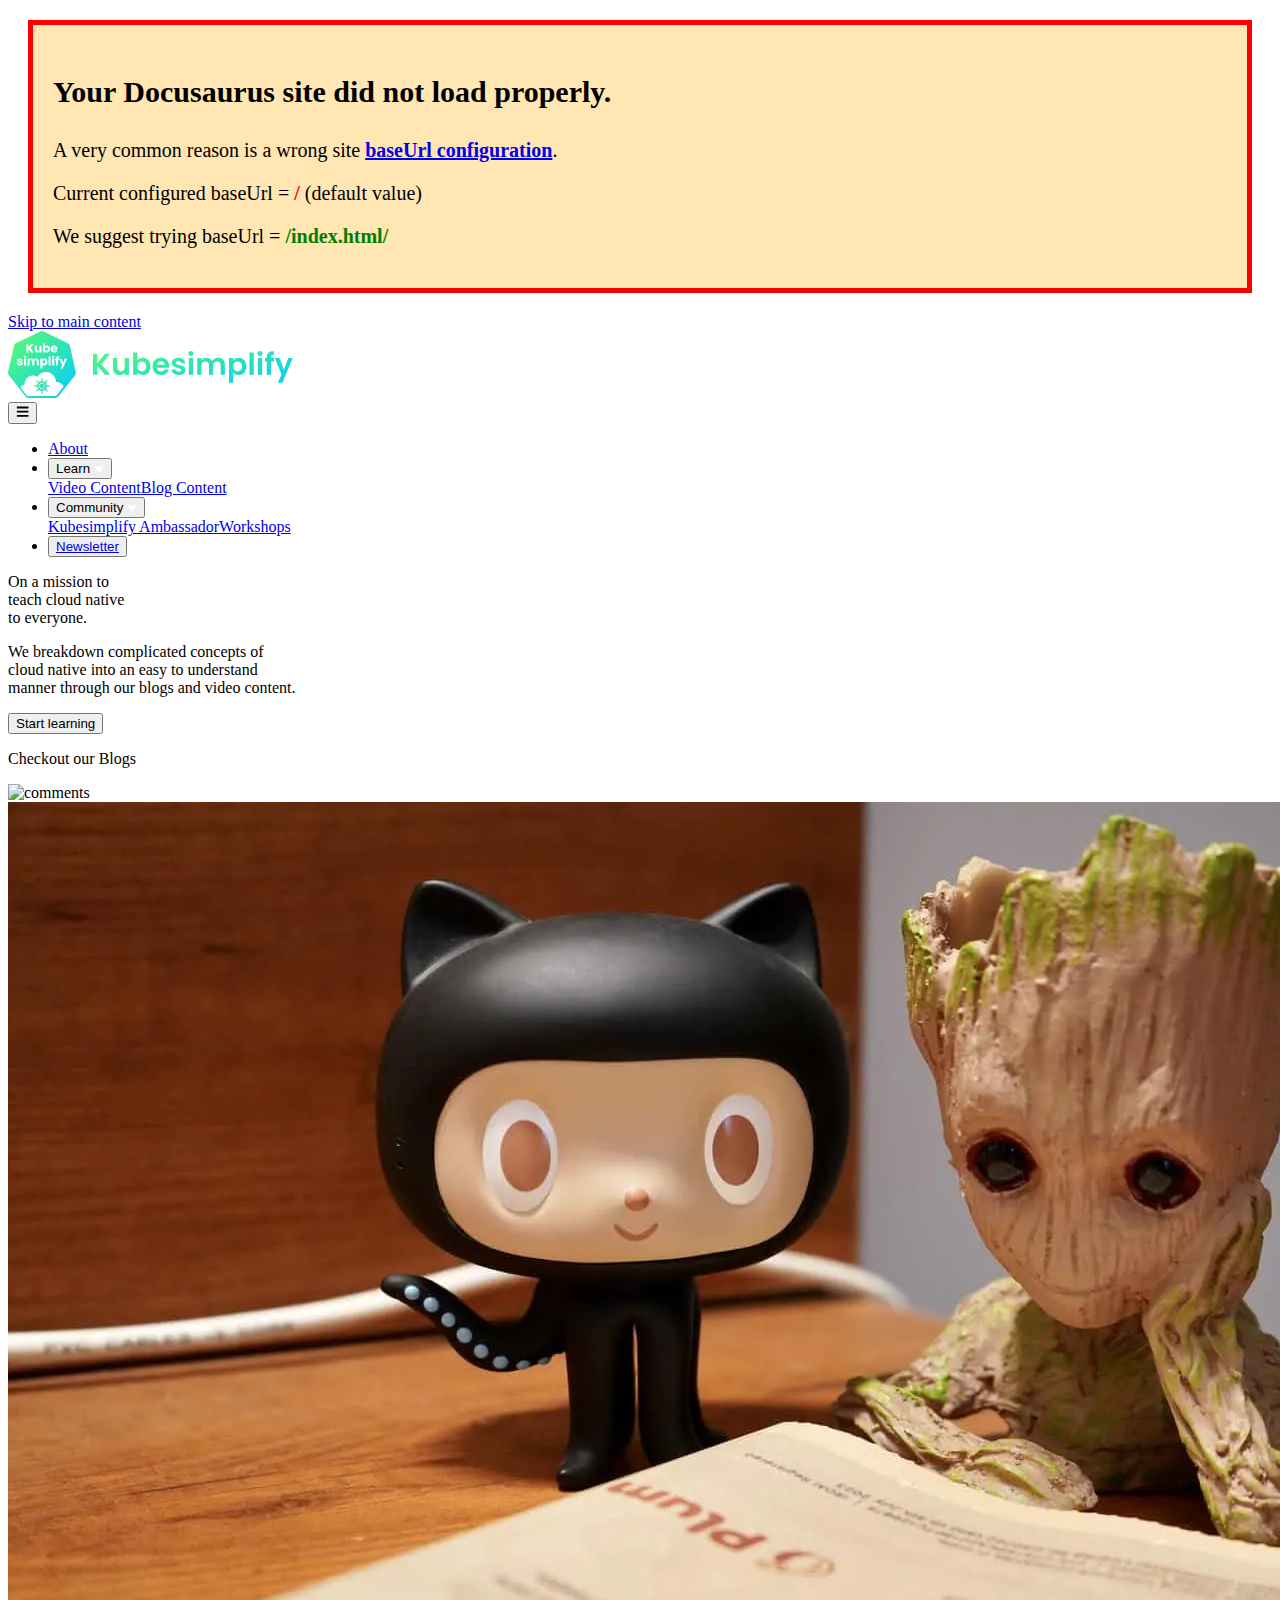
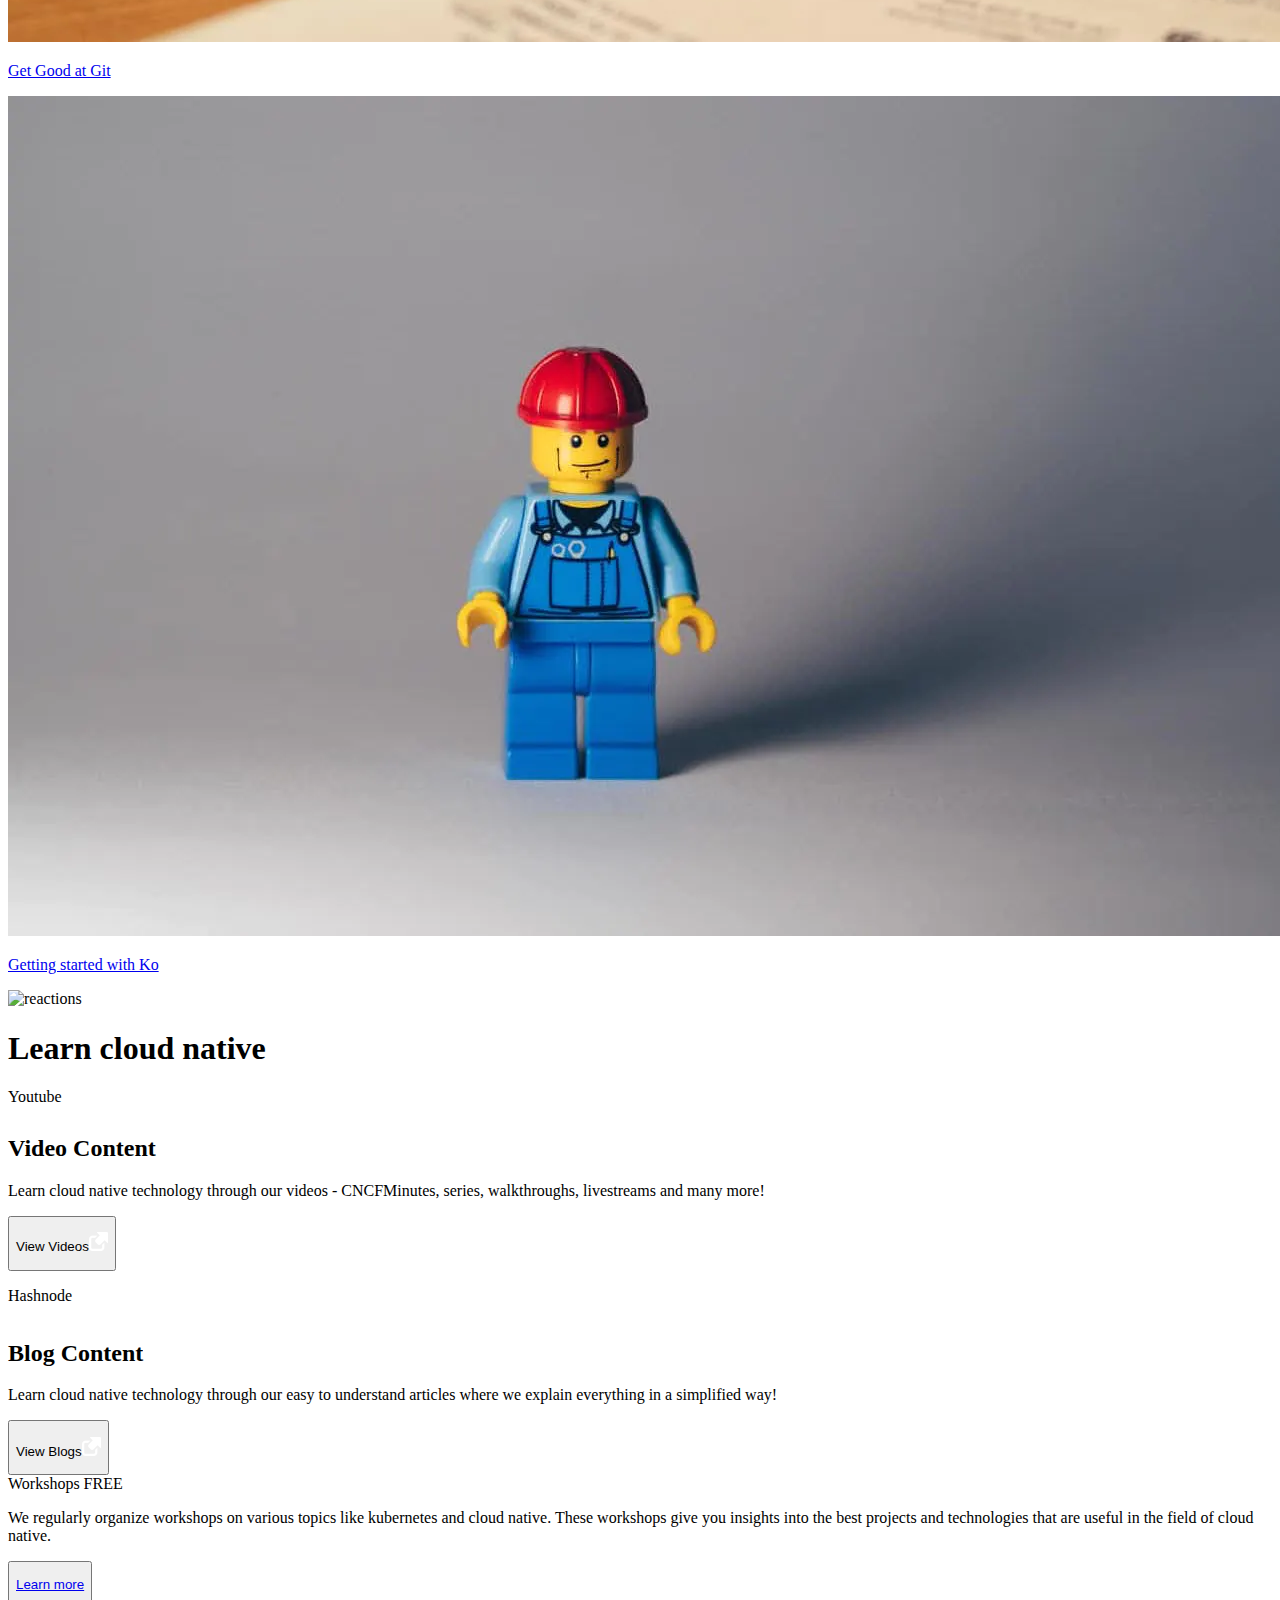
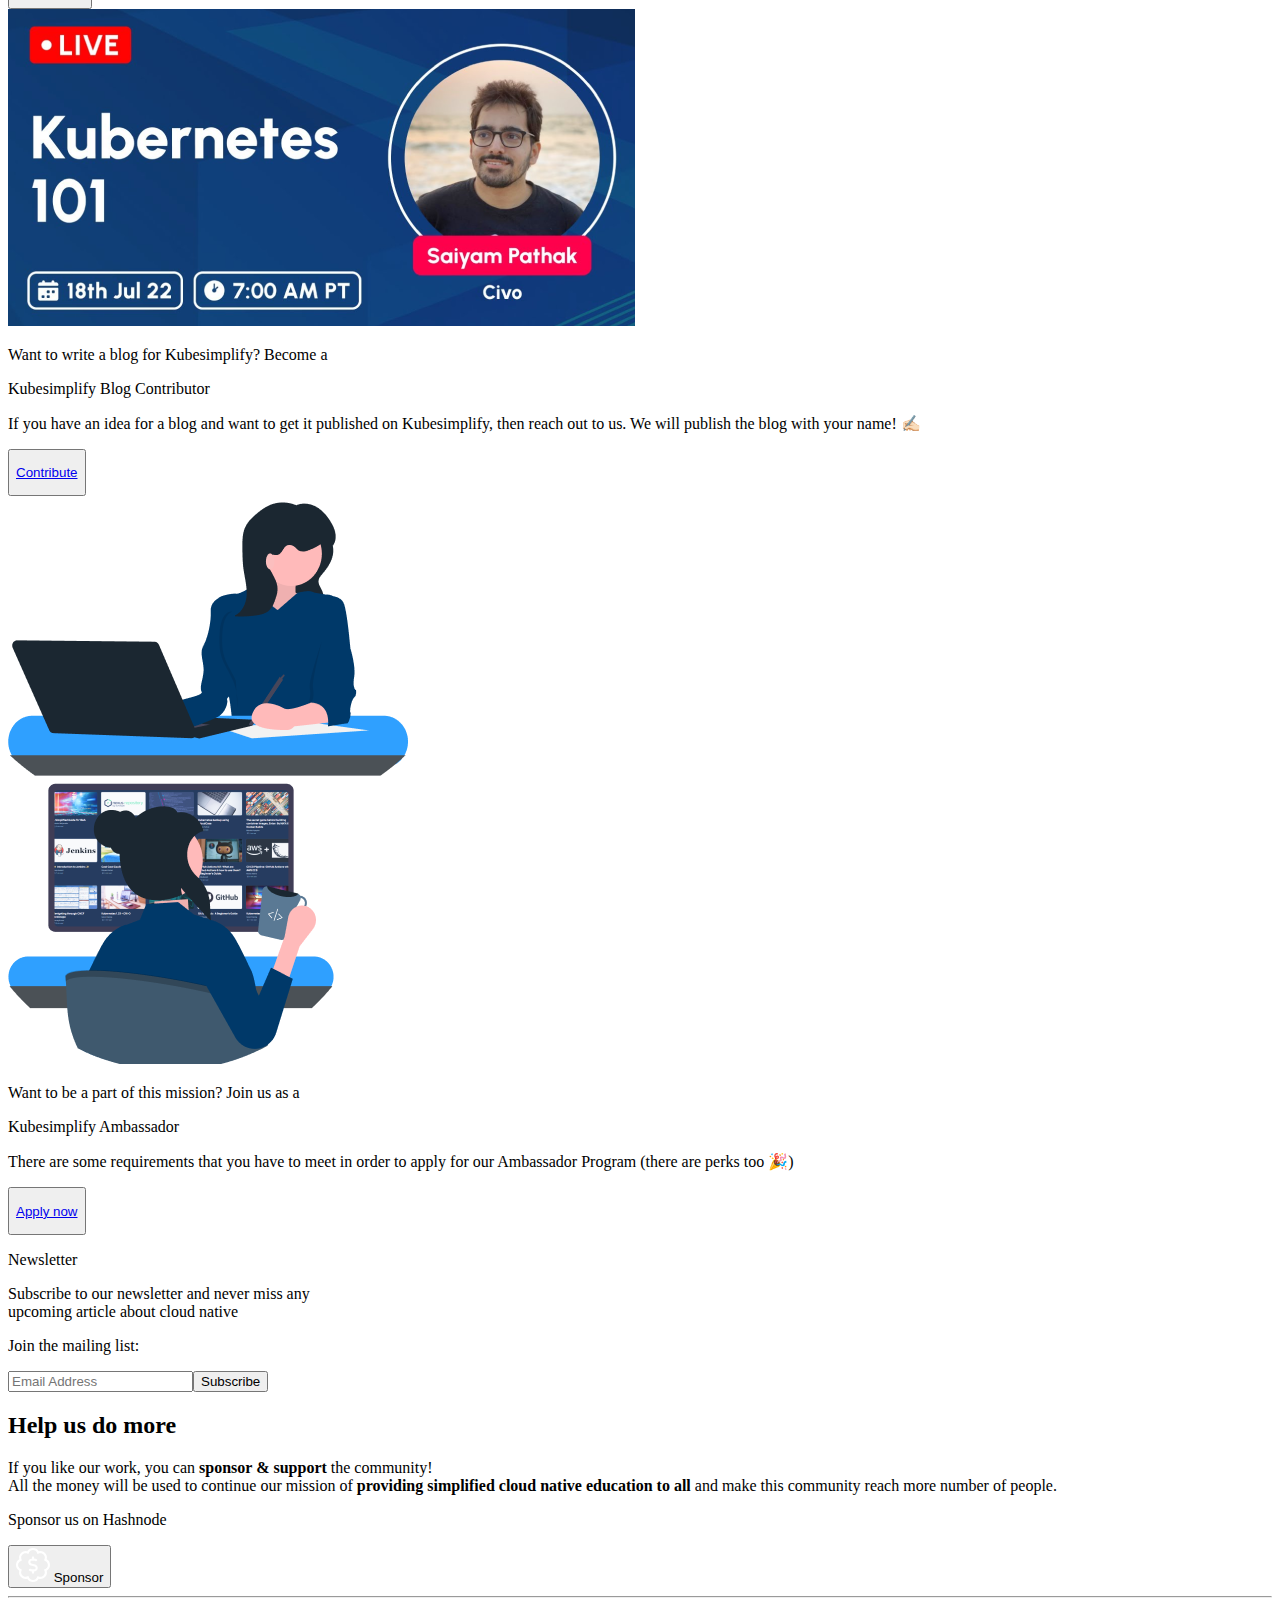
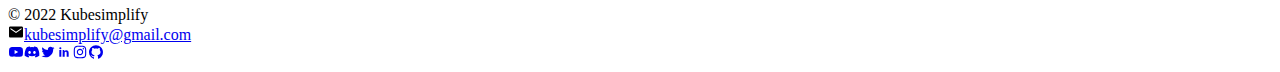
==== commit 3f620737: "deploy: 58e9aa9c11f3be45e22eddd7021f65533eb87c68" ====
--- a/index.html
+++ b/index.html
@@ -4,14 +4,14 @@
 <meta charset="UTF-8">
 <meta name="viewport" content="width=device-width,initial-scale=1">
 <meta name="generator" content="Docusaurus v2.0.0-beta.18">
-<title data-rh="true">Kubesimplify | Kubesimplify</title><meta data-rh="true" name="twitter:card" content="summary_large_image"><meta data-rh="true" property="og:url" content="https://kubesimplify.com/"><meta data-rh="true" name="docusaurus_locale" content="en"><meta data-rh="true" name="docusaurus_tag" content="default"><meta data-rh="true" name="docsearch:language" content="en"><meta data-rh="true" name="docsearch:docusaurus_tag" content="default"><meta data-rh="true" property="og:title" content="Kubesimplify | Kubesimplify"><meta data-rh="true" name="description" content="Description will go into a meta tag in &lt;head /&gt;"><meta data-rh="true" property="og:description" content="Description will go into a meta tag in &lt;head /&gt;"><link data-rh="true" rel="icon" href="/img/favicon.ico"><link data-rh="true" rel="canonical" href="https://kubesimplify.com/"><link data-rh="true" rel="alternate" href="https://kubesimplify.com/" hreflang="en"><link data-rh="true" rel="alternate" href="https://kubesimplify.com/" hreflang="x-default"><script data-rh="true">function maybeInsertBanner(){window.__DOCUSAURUS_INSERT_BASEURL_BANNER&&insertBanner()}function insertBanner(){var n=document.getElementById("docusaurus-base-url-issue-banner-container");if(n){n.innerHTML='\n<div id="docusaurus-base-url-issue-banner" style="border: thick solid red; background-color: rgb(255, 230, 179); margin: 20px; padding: 20px; font-size: 20px;">\n   <p style="font-weight: bold; font-size: 30px;">Your Docusaurus site did not load properly.</p>\n   <p>A very common reason is a wrong site <a href="https://docusaurus.io/docs/docusaurus.config.js/#baseurl" style="font-weight: bold;">baseUrl configuration</a>.</p>\n   <p>Current configured baseUrl = <span style="font-weight: bold; color: red;">/</span>  (default value)</p>\n   <p>We suggest trying baseUrl = <span id="docusaurus-base-url-issue-banner-suggestion-container" style="font-weight: bold; color: green;"></span></p>\n</div>\n';var e=document.getElementById("docusaurus-base-url-issue-banner-suggestion-container"),s=window.location.pathname,r="/"===s.substr(-1)?s:s+"/";e.innerHTML=r}}window.__DOCUSAURUS_INSERT_BASEURL_BANNER=!0,document.addEventListener("DOMContentLoaded",maybeInsertBanner)</script><link rel="stylesheet" href="/assets/css/styles.d01944dc.css">
-<link rel="preload" href="/assets/js/runtime~main.1f230235.js" as="script">
-<link rel="preload" href="/assets/js/main.624f5e4c.js" as="script">
+<title data-rh="true">Kubesimplify | Kubesimplify</title><meta data-rh="true" name="twitter:card" content="summary_large_image"><meta data-rh="true" property="og:url" content="https://kubesimplify.com/"><meta data-rh="true" name="docusaurus_locale" content="en"><meta data-rh="true" name="docusaurus_tag" content="default"><meta data-rh="true" name="docsearch:language" content="en"><meta data-rh="true" name="docsearch:docusaurus_tag" content="default"><meta data-rh="true" property="og:title" content="Kubesimplify | Kubesimplify"><meta data-rh="true" name="description" content="Description will go into a meta tag in &lt;head /&gt;"><meta data-rh="true" property="og:description" content="Description will go into a meta tag in &lt;head /&gt;"><link data-rh="true" rel="icon" href="/img/favicon.ico"><link data-rh="true" rel="canonical" href="https://kubesimplify.com/"><link data-rh="true" rel="alternate" href="https://kubesimplify.com/" hreflang="en"><link data-rh="true" rel="alternate" href="https://kubesimplify.com/" hreflang="x-default"><script data-rh="true">function maybeInsertBanner(){window.__DOCUSAURUS_INSERT_BASEURL_BANNER&&insertBanner()}function insertBanner(){var n=document.getElementById("docusaurus-base-url-issue-banner-container");if(n){n.innerHTML='\n<div id="docusaurus-base-url-issue-banner" style="border: thick solid red; background-color: rgb(255, 230, 179); margin: 20px; padding: 20px; font-size: 20px;">\n   <p style="font-weight: bold; font-size: 30px;">Your Docusaurus site did not load properly.</p>\n   <p>A very common reason is a wrong site <a href="https://docusaurus.io/docs/docusaurus.config.js/#baseurl" style="font-weight: bold;">baseUrl configuration</a>.</p>\n   <p>Current configured baseUrl = <span style="font-weight: bold; color: red;">/</span>  (default value)</p>\n   <p>We suggest trying baseUrl = <span id="docusaurus-base-url-issue-banner-suggestion-container" style="font-weight: bold; color: green;"></span></p>\n</div>\n';var e=document.getElementById("docusaurus-base-url-issue-banner-suggestion-container"),s=window.location.pathname,r="/"===s.substr(-1)?s:s+"/";e.innerHTML=r}}window.__DOCUSAURUS_INSERT_BASEURL_BANNER=!0,document.addEventListener("DOMContentLoaded",maybeInsertBanner)</script><link rel="stylesheet" href="/assets/css/styles.d2a60d00.css">
+<link rel="preload" href="/assets/js/runtime~main.c218bbb1.js" as="script">
+<link rel="preload" href="/assets/js/main.70c69042.js" as="script">
 </head>
 <body class="navigation-with-keyboard">
 <script>!function(){function t(t){document.documentElement.setAttribute("data-theme",t)}var e=function(){var t=null;try{t=localStorage.getItem("theme")}catch(t){}return t}();t(null!==e?e:"light")}()</script><div id="__docusaurus">
-<div id="docusaurus-base-url-issue-banner-container"></div><div role="region"><a href="#" class="skipToContent_ZgBM">Skip to main content</a></div><section class="navbar_MONK"><nav class="navbar_positioning_acLH"><div class="navbar_logopair_qSyO"><div class="navbar_logo_HoQn"><a href="/"><svg width="285" height="67" viewBox="0 0 285 67" fill="none" xmlns="http://www.w3.org/2000/svg" class="logo_Ufb2" role=""><path d="M50.301 65.537A3.822 3.822 0 0 1 47.276 67l-26.765-.04a3.85 3.85 0 0 1-3.017-1.47L.841 44.346a3.951 3.951 0 0 1-.746-3.303l6.003-26.326a3.87 3.87 0 0 1 2.09-2.642L32.33.382a3.82 3.82 0 0 1 3.348.008l24.101 11.756a3.911 3.911 0 0 1 2.083 2.65l5.917 26.35a3.939 3.939 0 0 1-.755 3.294L50.301 65.537Z" fill="url(#a)"></path><path d="M38.03 41.074c.66.008 1.352.04 1.54.07.19.032.637.127.983.22.354.095.864.268 1.147.378.275.11.668.29.873.401.204.11.518.29.691.393.181.102.503.322.723.487.22.165.653.55.975.865.314.306.7.73.856.935.15.204.401.558.55.778.142.22.362.59.48.825.126.236.314.668.432.967.11.29.252.7.315.912.055.204.11.432.125.503.016.078.063.314.11.534.047.22.095.645.118.943.016.291.063.566.095.598.039.047.204.07.503.07.243 0 .55.016.691.047.134.024.417.079.62.11.205.04.527.118.724.173.188.055.471.158.636.213a7.8 7.8 0 0 1 .716.314c.236.11.652.354.935.534.33.22.715.543 1.116.96.346.345.73.793.88 1.02.142.22.338.559.432.748.095.188.173.392.173.455 0 .055-.118.252-.26.425-.14.18-.58.746-.99 1.257-.408.519-.801 1.022-.887 1.124-.087.11-.393.503-.692.888-.299.385-.558.708-.574.723-.016.016-.157.197-.322.401-.165.204-.424.543-.581.747-.158.204-.3.385-.315.4-.016.016-.173.213-.346.433-.18.22-.353.44-.4.487a6.632 6.632 0 0 0-.268.346c-.102.134-.448.574-.762.974-.322.401-.652.81-.747.904a1.2 1.2 0 0 1-.416.26c-.22.063-.747.078-3.568.07-1.815-.007-8.102-.023-13.965-.031-5.863-.008-10.743-.031-10.845-.047a1.996 1.996 0 0 1-.401-.157 2.205 2.205 0 0 1-.354-.275 7.684 7.684 0 0 1-.377-.448c-.126-.165-.385-.503-.574-.755a22.952 22.952 0 0 0-.369-.471c-.023-.016-.228-.283-.471-.59a62.297 62.297 0 0 0-.747-.967c-.18-.22-.472-.59-.652-.825a73.603 73.603 0 0 0-.417-.518c-.047-.048-.157-.197-.251-.323-.095-.126-.362-.471-.59-.77l-1.17-1.486c-.417-.518-.755-.974-.755-.997 0-.032.07-.158.157-.284a4.9 4.9 0 0 1 .519-.581c.196-.189.455-.417.573-.511.118-.086.37-.26.558-.377a5.936 5.936 0 0 1 1.038-.519 4.42 4.42 0 0 1 .597-.196c.212-.056.44-.102.503-.102.07 0 .15-.032.18-.063.04-.047.072-.393.087-.873.024-.503.07-1.03.15-1.391.062-.33.188-.81.274-1.077.087-.26.244-.66.346-.88.102-.22.291-.581.425-.802.141-.22.377-.573.526-.778.15-.204.527-.613.825-.911a9.677 9.677 0 0 1 1.006-.857c.244-.173.715-.448 1.038-.62.322-.166.723-.347.903-.41.173-.062.488-.157.692-.212.204-.063.527-.141.715-.18.236-.048.739-.071 1.572-.071.81 0 1.32.023 1.509.063.165.039.393.102.51.133.118.032.44.134.716.22.275.095.73.283 1.014.425.275.141.526.26.558.26.023 0 .141-.143.259-.315.11-.165.346-.48.51-.684.166-.204.52-.582.779-.825.26-.252.676-.613.92-.81.25-.189.604-.448.8-.558.19-.118.598-.338.905-.495.306-.15.809-.354 1.115-.456.307-.102.77-.236 1.038-.298.26-.056.62-.134.794-.158.173-.031.856-.047 1.517-.039ZM23.25 21.412h2.53l-3.41-4.332 3.293-4.168h-2.437l-2.83 3.727v-3.727H18.33v8.5h2.067v-3.75l2.854 3.75Zm10.18-6.762h-2.068v3.672c0 .92-.511 1.431-1.313 1.431-.77 0-1.289-.511-1.289-1.43V14.65H26.7v3.947c0 1.809 1.054 2.886 2.618 2.886.904 0 1.627-.417 2.044-.99v.92h2.067V14.65Zm3.56.951v-3.16h-2.067v8.963h2.067v-.943c.377.59 1.093 1.038 2.083 1.038 1.659 0 2.98-1.353 2.98-3.484 0-2.13-1.313-3.467-2.98-3.467-.967 0-1.706.448-2.083 1.053Zm2.956 2.414c0 1.078-.708 1.683-1.494 1.683-.77 0-1.478-.598-1.478-1.675s.708-1.667 1.478-1.667c.786 0 1.494.582 1.494 1.66Zm6.17-1.808c.692 0 1.273.424 1.273 1.164h-2.594c.126-.747.645-1.164 1.321-1.164Zm3.23 2.956h-2.2c-.173.362-.495.653-1.077.653-.668 0-1.21-.409-1.281-1.297h4.685c.023-.205.031-.41.031-.606 0-2.052-1.391-3.365-3.364-3.365-2.005 0-3.412 1.336-3.412 3.475 0 2.147 1.43 3.476 3.412 3.476 1.682 0 2.885-1.014 3.207-2.336Zm-34.664 13.25c-.032-2.516-3.687-1.754-3.687-2.831 0-.322.267-.519.747-.519.581 0 .935.299.998.763h1.91c-.133-1.337-1.1-2.304-2.845-2.304-1.769 0-2.751.944-2.751 2.1 0 2.476 3.686 1.69 3.686 2.783 0 .299-.283.542-.817.542-.566 0-.99-.314-1.038-.786H8.841c.095 1.306 1.305 2.312 3.105 2.312 1.698 0 2.736-.88 2.736-2.06Zm1.273 1.966h2.067v-6.755h-2.067v6.755Zm1.046-7.463c.723 0 1.218-.495 1.218-1.116 0-.63-.495-1.125-1.218-1.125-.74 0-1.235.496-1.235 1.125 0 .621.496 1.116 1.235 1.116Zm11.838 7.463h2.06V30.43c0-1.816-1.086-2.886-2.752-2.886-.983 0-1.832.543-2.28 1.259-.456-.81-1.28-1.258-2.295-1.258-.888 0-1.572.377-1.973.92v-.85h-2.075v6.763h2.075v-3.672c0-.881.503-1.369 1.297-1.369.786 0 1.29.488 1.29 1.368v3.673h2.059v-3.672c0-.881.51-1.369 1.297-1.369.786 0 1.297.488 1.297 1.368v3.673Zm5.58-5.803v-.952h-2.075v9.979h2.076v-4.168c.369.566 1.084 1.038 2.083 1.038 1.658 0 2.971-1.352 2.971-3.483 0-2.131-1.313-3.468-2.971-3.468-.999 0-1.714.464-2.083 1.054Zm2.948 2.414c0 1.077-.7 1.682-1.485 1.682-.779 0-1.478-.597-1.478-1.675 0-1.077.7-1.667 1.478-1.667.786 0 1.485.582 1.485 1.66Zm3.2 3.389h2.067v-8.964h-2.068v8.964Zm3.568 0h2.075v-6.755h-2.075v6.755Zm1.046-7.463c.723 0 1.218-.495 1.218-1.108 0-.63-.495-1.125-1.218-1.125-.74 0-1.234.496-1.234 1.125 0 .613.495 1.108 1.234 1.108Zm2.735 7.463h2.068v-5.04H51.1v-1.715h-1.116v-.063c0-.715.282-.959 1.076-.904v-1.761c-2.06-.11-3.144.762-3.144 2.532v.196h-.754v1.714h.754v5.04Zm7.263-2.524-1.564-4.23h-2.31l2.75 6.526-1.556 3.444h2.232l4.237-9.97h-2.24l-1.549 4.23Z" fill="#fff"></path><path fill-rule="evenodd" clip-rule="evenodd" d="M33.86 46.915c-.508.152-.791 1.354-.548 2.324.042.166.048.216.048.414v.226l-.059.025c-.032.013-.12.034-.195.045a.881.881 0 0 0-.168.037.706.706 0 0 1-.146.035c-.42.065-1.03.33-1.617.703-.352.224-.525.177-.706-.192-.34-.696-1.397-1.48-1.876-1.394-.82.15-.187 1.511 1.04 2.238.345.204.408.35.257.589l-.141.223a.988.988 0 0 0-.075.13.499.499 0 0 1-.05.09c-.245.382-.523 1.164-.595 1.669-.03.22-.217.28-.56.178-1.175-.348-2.764.15-2.41.754.09.154.34.358.463.377.031.006.117.03.19.056.358.125 1.253.13 1.679.011.096-.026.178-.036.349-.04.266-.006.258-.012.295.21a5.11 5.11 0 0 0 .78 1.985c.05.078.118.186.15.24l.058.1-.05.061c-.079.1-.2.202-.36.3-.613.377-1.176 1.012-1.328 1.498-.407 1.304 1.332.802 2.171-.627.215-.366.365-.44.59-.29.619.41 1.164.656 1.72.775.084.018.176.043.204.054a.686.686 0 0 0 .146.032c.24.028.244.033.244.289a.893.893 0 0 1-.048.344c-.182.59-.11 1.44.166 1.992.59 1.174 1.435-.32 1.084-1.915-.121-.547-.084-.656.247-.724.782-.162 1.196-.33 1.9-.774.366-.23.447-.203.703.23.643 1.086 1.915 1.734 2.222 1.132.134-.263-.02-.662-.482-1.257a4.192 4.192 0 0 0-.767-.678c-.24-.148-.463-.325-.503-.402-.029-.053-.015-.083.16-.354.401-.626.558-.982.713-1.626l.1-.417.042-.174h.212c.174.001.233.008.324.036 1.103.344 2.71-.164 2.405-.76-.232-.455-1.52-.714-2.332-.47-.167.05-.299.065-.475.053l-.134-.01-.034-.133a38.523 38.523 0 0 1-.1-.418c-.154-.654-.335-1.063-.743-1.686-.205-.313-.163-.432.23-.648 1.235-.679 1.87-2.255.906-2.251-.27 0-.351.037-.842.378-.322.223-.718.671-.925 1.047-.21.38-.325.402-.744.136-.532-.337-1.008-.547-1.461-.647a7.28 7.28 0 0 0-.396-.087c-.324-.065-.378-.182-.265-.576.318-1.102-.095-2.637-.663-2.466Zm-.523 4.503c.021.047.028 1.469.008 1.545-.024.09-.058.117-.2.159l-.122.036-.556-.557c-.323-.324-.556-.57-.556-.586 0-.065.41-.301.748-.432.435-.169.653-.222.678-.165Zm1.465.027c.41.11 1.157.475 1.157.565 0 .01-.254.273-.565.584l-.564.564-.125-.043c-.233-.08-.23-.07-.224-.963.006-.825-.007-.795.321-.707Zm-3.6 1.47c.039.03.286.273.548.538.546.552.508.487.413.716l-.05.122h-.586c-.749 0-1.034-.013-1.046-.045-.035-.092.156-.64.376-1.076.186-.368.194-.374.345-.255Zm5.652-.012c.198.273.49 1 .529 1.313l.009.075H35.77l-.042-.083a1.604 1.604 0 0 1-.072-.168l-.029-.086.121-.127c.772-.812 1.03-1.028 1.105-.924Zm-4.729 2.564c.024.04.06.119.08.175l.037.102-.374.38c-.206.21-.466.47-.577.578l-.202.196-.038-.043c-.23-.267-.642-1.321-.552-1.411.035-.035.226-.044.998-.047l.586-.003.042.073Zm4.816-.063c.478.012.45 0 .42.192-.033.203-.213.678-.355.936-.236.429-.14.455-.816-.221l-.564-.565.041-.109c.023-.06.059-.14.08-.176l.04-.067h.375c.206 0 .557.004.78.01Zm-1.635 1.617c.745.733.723.686.4.858-.366.195-.877.388-1.122.423l-.075.011.005-.825.004-.824.126-.051c.187-.077.14-.106.662.408Zm-2.037-.39.09.042v1.64l-.075-.008a3.195 3.195 0 0 1-.562-.168 2.65 2.65 0 0 0-.173-.072c-.202-.072-.638-.318-.638-.36 0-.046.979-1.041 1.093-1.11.048-.029.16-.014.265.035Z" fill="url(#b)"></path><path d="m96.947 43.807-7.69-9.42v9.42H85.02V22.666h4.238v9.48l7.69-9.48h5.116l-8.719 10.48 8.961 10.661h-5.358Zm23.979-16.78v16.78h-4.269v-2.12c-.545.727-1.261 1.302-2.149 1.726-.868.404-1.817.606-2.846.606-1.312 0-2.472-.273-3.481-.818-1.009-.565-1.807-1.383-2.392-2.453-.565-1.09-.848-2.383-.848-3.877v-9.844h4.239v9.238c0 1.333.333 2.363.999 3.09.666.706 1.574 1.06 2.724 1.06 1.171 0 2.089-.354 2.755-1.06.666-.727.999-1.757.999-3.09v-9.238h4.269Zm8.42 2.454c.544-.808 1.291-1.464 2.24-1.969.969-.505 2.068-.757 3.299-.757 1.433 0 2.725.353 3.875 1.06 1.171.707 2.089 1.716 2.755 3.029.686 1.292 1.03 2.796 1.03 4.513 0 1.716-.344 3.24-1.03 4.573-.666 1.313-1.584 2.332-2.755 3.06-1.15.726-2.442 1.09-3.875 1.09-1.251 0-2.351-.243-3.299-.727-.929-.505-1.675-1.151-2.24-1.939v2.393h-4.239V21.394h4.239v8.087Zm8.869 5.876c0-1.01-.211-1.878-.635-2.605-.404-.747-.949-1.313-1.635-1.696a4.292 4.292 0 0 0-2.18-.576c-.767 0-1.493.202-2.179.606-.666.384-1.211.949-1.635 1.696-.404.747-.605 1.626-.605 2.635 0 1.01.201 1.888.605 2.635.424.747.969 1.323 1.635 1.727a4.398 4.398 0 0 0 2.179.575c.787 0 1.514-.202 2.18-.605.686-.404 1.231-.98 1.635-1.727.424-.747.635-1.636.635-2.665Zm23-.303c0 .606-.04 1.15-.122 1.635h-12.26c.101 1.212.525 2.16 1.272 2.847.747.687 1.665 1.03 2.755 1.03 1.574 0 2.694-.676 3.36-2.029h4.57c-.484 1.615-1.412 2.948-2.785 3.998-1.371 1.03-3.057 1.545-5.055 1.545-1.614 0-3.067-.354-4.359-1.06-1.271-.727-2.27-1.747-2.997-3.06-.706-1.312-1.059-2.827-1.059-4.543 0-1.736.353-3.26 1.059-4.573.706-1.313 1.695-2.322 2.967-3.03 1.271-.706 2.734-1.06 4.389-1.06 1.595 0 3.018.344 4.269 1.03a7.098 7.098 0 0 1 2.936 2.939c.707 1.252 1.06 2.695 1.06 4.33Zm-4.389-1.212c-.02-1.09-.414-1.958-1.181-2.605-.767-.666-1.706-.999-2.816-.999-1.049 0-1.937.323-2.664.97-.706.625-1.14 1.504-1.302 2.634h7.963Zm13.901 10.238c-1.373 0-2.604-.243-3.695-.727-1.088-.505-1.957-1.181-2.602-2.03a5.166 5.166 0 0 1-1.029-2.816h4.267c.081.646.394 1.18.939 1.605.565.424 1.262.636 2.088.636.808 0 1.434-.161 1.878-.485.464-.323.697-.737.697-1.241 0-.546-.283-.95-.848-1.212-.546-.283-1.423-.586-2.634-.909-1.251-.303-2.281-.616-3.088-.939a5.49 5.49 0 0 1-2.059-1.484c-.564-.666-.847-1.565-.847-2.695 0-.93.263-1.777.788-2.545.543-.767 1.31-1.373 2.299-1.817 1.009-.444 2.19-.666 3.543-.666 1.998 0 3.592.505 4.783 1.514 1.19.99 1.846 2.332 1.968 4.029h-4.057c-.061-.667-.343-1.192-.848-1.576-.484-.403-1.14-.605-1.968-.605-.767 0-1.362.141-1.786.424-.403.282-.606.676-.606 1.181 0 .565.283 1 .849 1.302.565.283 1.443.576 2.633.879 1.211.303 2.21.616 2.998.939a5.112 5.112 0 0 1 2.027 1.514c.586.666.889 1.555.909 2.666 0 .969-.273 1.837-.818 2.604-.525.768-1.292 1.373-2.301 1.818-.989.424-2.149.636-3.48.636Zm12.228-19.052c-.747 0-1.373-.232-1.878-.696-.484-.485-.726-1.08-.726-1.787 0-.707.242-1.293.726-1.757.505-.485 1.131-.727 1.878-.727.746 0 1.362.242 1.846.727.505.465.756 1.05.756 1.757 0 .706-.251 1.302-.756 1.787-.484.464-1.1.696-1.846.696Zm2.088 2v16.78h-4.238v-16.78h4.238Zm25.015-.243c2.059 0 3.713.636 4.964 1.908 1.272 1.252 1.908 3.009 1.908 5.27v9.844h-4.238V34.54c0-1.313-.333-2.312-.998-2.999-.667-.706-1.575-1.06-2.726-1.06-1.15 0-2.068.354-2.754 1.06-.667.687-1 1.686-1 2.999v9.268h-4.238V34.54c0-1.313-.332-2.312-.999-2.999-.666-.706-1.573-1.06-2.725-1.06-1.17 0-2.098.354-2.785 1.06-.665.687-.998 1.686-.998 2.999v9.268h-4.238v-16.78h4.238v2.03a5.665 5.665 0 0 1 2.088-1.666c.869-.404 1.817-.606 2.847-.606 1.312 0 2.482.283 3.511.848a5.747 5.747 0 0 1 2.392 2.363c.545-.97 1.332-1.747 2.36-2.332a6.852 6.852 0 0 1 3.391-.879Zm15.132 2.666c.545-.768 1.292-1.404 2.24-1.909.968-.525 2.07-.787 3.301-.787 1.432 0 2.724.353 3.874 1.06 1.171.707 2.09 1.716 2.755 3.029.686 1.292 1.029 2.796 1.029 4.513 0 1.716-.343 3.24-1.029 4.573-.665 1.313-1.584 2.332-2.755 3.06-1.15.726-2.442 1.09-3.874 1.09-1.231 0-2.322-.253-3.27-.758-.929-.504-1.685-1.14-2.271-1.908v10.39h-4.238V27.026h4.238v2.424Zm8.871 5.906c0-1.01-.213-1.878-.636-2.605-.404-.747-.95-1.313-1.635-1.696a4.288 4.288 0 0 0-2.179-.576c-.767 0-1.494.202-2.181.606-.666.384-1.211.949-1.634 1.696-.405.747-.606 1.626-.606 2.635 0 1.01.201 1.888.606 2.635.423.747.968 1.323 1.634 1.727a4.408 4.408 0 0 0 2.181.575c.787 0 1.513-.202 2.179-.605.685-.404 1.231-.98 1.635-1.727.423-.747.636-1.636.636-2.665Zm11.647-13.963v22.413h-4.24V21.394h4.24Zm6.336 3.634c-.747 0-1.372-.232-1.877-.696-.484-.485-.726-1.08-.726-1.787 0-.707.242-1.293.726-1.757.505-.485 1.13-.727 1.877-.727.746 0 1.362.242 1.846.727.504.465.757 1.05.757 1.757 0 .706-.253 1.302-.757 1.787-.484.464-1.1.696-1.846.696Zm2.09 2v16.78h-4.24v-16.78h4.24Zm11.876 3.483h-2.937v13.296h-4.299V30.511h-1.907v-3.484h1.907v-.848c0-2.06.586-3.574 1.756-4.543 1.17-.97 2.937-1.424 5.297-1.363v3.574c-1.029-.02-1.745.152-2.149.515-.403.364-.605 1.02-.605 1.969v.696h2.937v3.484Zm18.79-3.484-10.383 24.716h-4.511l3.633-8.36-6.72-16.356h4.752l4.33 11.722 4.389-11.722h4.51Z" fill="url(#c)"></path><defs><linearGradient id="a" x1="0.457" y1="0.005" x2="67.46" y2="66.956" gradientUnits="userSpaceOnUse"><stop stop-color="#5CFF68"></stop><stop offset="1" stop-color="#05CAFF"></stop></linearGradient><linearGradient id="b" x1="26.115" y1="46.903" x2="42.009" y2="62.553" gradientUnits="userSpaceOnUse"><stop stop-color="#5CFF68"></stop><stop offset="1" stop-color="#05CAFF"></stop></linearGradient><linearGradient id="c" x1="84.291" y1="10.49" x2="103.981" y2="96.871" gradientUnits="userSpaceOnUse"><stop stop-color="#5CFF68"></stop><stop offset="1" stop-color="#05CAFF"></stop></linearGradient></defs></svg></a></div><button class="mobile_menu_icon_Fa9_"><svg stroke="currentColor" fill="currentColor" stroke-width="0" viewBox="0 0 448 512" height="1em" width="1em" xmlns="http://www.w3.org/2000/svg"><path d="M16 132h416c8.837 0 16-7.163 16-16V76c0-8.837-7.163-16-16-16H16C7.163 60 0 67.163 0 76v40c0 8.837 7.163 16 16 16zm0 160h416c8.837 0 16-7.163 16-16v-40c0-8.837-7.163-16-16-16H16c-8.837 0-16 7.163-16 16v40c0 8.837 7.163 16 16 16zm0 160h416c8.837 0 16-7.163 16-16v-40c0-8.837-7.163-16-16-16H16c-8.837 0-16 7.163-16 16v40c0 8.837 7.163 16 16 16z"></path></svg></button></div><ul class="navbar_links_MM_M"><li class="about_EDNz"><div class="navbar_about_start_YQFC"><a class="navbar_about_word_lRhf" href="/about">About</a></div></li><li class="learn_s8LK"><div class="navbar_dropdown_gBCg"><button class="navbar_dropbtn_lrWS">Learn<!-- --> <svg width="10" height="7" viewBox="0 0 10 7" fill="none" xmlns="http://www.w3.org/2000/svg" role="img"><path d="m4.981 6.5 4.763-6H.218l4.763 6Z" fill="#fff"></path></svg></button><div class="navbar_dropdown_content_HFwf"><a href="https://www.youtube.com/c/saiyam911/videos" target="blank">Video Content</a><a class="navbar_blog_design_fTgL" href="https://blog.kubesimplify.com/" target="blank">Blog Content</a></div></div></li><li class="community_y3Jf"><div class="navbar_dropdown_gBCg"><button class="navbar_dropbtn_lrWS">Community<!-- --> <svg width="10" height="7" viewBox="0 0 10 7" fill="none" xmlns="http://www.w3.org/2000/svg" role="img"><path d="m4.981 6.5 4.763-6H.218l4.763 6Z" fill="#fff"></path></svg></button><div class="navbar_dropdown_content_HFwf"><a href="/ambassadors">Kubesimplify Ambassador</a><a class="navbar_workshops_designs_Jcky" href="https://kubesimplify.github.io/live-workshops/" target="blank">Workshops</a></div></div></li><li><button class="navbarbutton_5u1I"><a class="navbar_text_JL4G" href="https://www.getrevue.co/profile/saiyampathak">Newsletter</a></button></li></ul></nav></section><div class="main-wrapper"><main><section><div class="hp_EwXs"><div class="hp_cont_1_fxVp"><div class="cont_1_content_ehqO"><p class="hp_cont_1_p1_wEN2">On a mission to <br>teach <span class="hp_cont_1_cloud_Mjqk">cloud native</span> <br>to everyone.</p><p class="hp_cont_1_p2_H4J1">We breakdown complicated concepts of <br>cloud native into an easy to understand <br>manner through our blogs and video content.</p><a href="https://discord.gg/WpCfpanR" target="_blank"><button class="hp_cont_1_btn_rgj_">Start learning</button></a></div><div class="cont_1_img_gcla"><p>Checkout our Blogs</p><div class="hp_cont_1_img3_ut14"><img src="/assets/images/Comments-724e9e93473c9f1c6383b09ac443ee6c.png" alt="comments"></div><div class="hp_cont_1_img1_pi5e"><a href="https://blog.kubesimplify.com/get-good-at-git" target="_blank"><img src="/assets/images/github-3ecf13d6d932c461e663b32a5c5b8e77.webp" alt="github"><p>Get Good at Git </p></a></div><div class="hp_cont_1_img2_ZwJ2"><a href="https://blog.kubesimplify.com/getting-started-with-ko-a-fast-container-image-builder-for-your-go-applications" target="_blank"><img src="/assets/images/lego-6367c76bd1ada0a00ec5896441df3472.webp" alt="lego"><p>Getting started with Ko</p></a></div><div class="hp_cont_1_img4_Zdia"><img src="/assets/images/Reactions-0790bd18a6607668639a036d434ff283.png" alt="reactions"></div></div></div><div class="hp_cont_3_b2VJ"><div class="hp_cont_3_h1_Xw7C"><h1>Learn cloud native</h1></div><div class="hp_cont_3_section_uxqO"><div class="hp_cont_3_vid_HWys"><p class="hp_cont_3_vid_p1_WGhh">Youtube</p><h2 class="hp_cont_3_vid_h2_XbiX">Video Content<img class="hp_cont_3_vidIcon_p7VF" src="[data-uri]" alt="Video_Icon"></h2><p class="hp_cont_3_vid_p3_CKka">Learn cloud native technology through our videos - CNCFMinutes, series, walkthroughs, livestreams and many more!</p><a href="https://www.youtube.com/c/saiyam911" target="_blank"><button class="hp_cont_3_btn1_bqxl"><p class="hp_cont_3_btn1_content_ItHT">View Videos<img class="hp_cont_3_linkIcon_xETb" src="[data-uri]" alt="link"></p></button></a></div><div class="hp_cont_3_blog_oTqX"><p class="hp_cont_3_blog_p1_bblm">Hashnode</p><h2 class="hp_cont_3_blog_h2_Gm1G">Blog Content<img class="hp_cont_3_blogIcon_TGDE" src="[data-uri]" alt="Blog_Icon"></h2><p class="hp_cont_3_blog_p3_uxPl">Learn cloud native technology through our easy to understand articles where we explain everything in a simplified way!</p><a href="https://blog.kubesimplify.com/" target="_blank"><button class="hp_cont_3_btn2_I0rQ"><p class="hp_cont_3_btn2_content_IG02">View Blogs<img class="hp_cont_3_linkIcon_xETb" src="[data-uri]" alt="link"></p></button></a></div></div></div><div class="hp_cont_4_B4cl"><div class="hp_cont_4_content_Rzza"><div class="hp_cont_4_workshop_DbRn"><span class="hp_cont_4_p1_zgem">Workshops <span>FREE</span></span><p class="hp_cont_4_p2_ENKU">We regularly organize workshops on various topics like<!-- --> <span class="hp_cont_4_kubernetes_mlAx"> <!-- -->kubernetes and cloud native.<!-- --> </span>These workshops give you insights into the best<!-- --> <span class="hp_cont_4_projects_Ago5"> <!-- -->projects and technologies<!-- --> </span> <!-- -->that are useful in the field of cloud native.</p><button class="hp_cont_4_btn1_uP6i"><a href="https://kubesimplify.github.io/live-workshops/"><p class="hp_cont_4_btn1_content_YUEW">Learn more</p></a></button></div><div class="hp_cont_4_img_V1iO"><img src="/assets/images/workshop-e3153e1243ab94fd10bc6416a9ec745c.png" alt="workshop"></div></div></div><div class="hp_cont_5_j5y9"><div class="hp_cont_5_blog_contributor_qgc9"><p class="hp_cont_5_blog_p1_glks">Want to write a blog for Kubesimplify? Become a</p><span class="hp_cont_5_blog_kube_XLSs"> <!-- -->Kubesimplify Blog Contributor<!-- --> </span><p class="hp_cont_5_blog_p2_isT9">If you have an idea for a blog and want to get it published on Kubesimplify, then reach out to us. We will publish the blog with your name! ✍🏻</p><div><button class="hp_cont_5_btn1_XLqg"><a href="https://discord.gg/WpCfpanR" target="_blank"><p class="hp_cont_5_btn1_content_ppME">Contribute</p></a></button></div></div><div class="hp_cont_5_img_dgkf"><img src="/assets/images/BlogsContribute-edce74e511a8079b445187c169df9cb5.png" alt="Blog"></div></div><div class="hp_cont_6_C7aF"><div class="hp_cont_6_img_tkUY"><img class="hp_cont_6_ambassador_image_Zo_I" src="/assets/images/Ambassadors-cc5712e50eb6cc5a7e5f0107b943e482.png" alt="Blog"></div><div class="hp_cont_6_ambassadors_N02p"><p class="hp_cont_6_ambassador_p1_ql8e">Want to be a part of this mission? Join us as a</p><span class="hp_cont_6_ambassador_kube_A6sh"> <!-- -->Kubesimplify Ambassador<!-- --> </span><p class="hp_cont_6_ambassador_p2_jo5d">There are some requirements that you have to meet in order to apply for our Ambassador Program (there are perks too 🎉)</p><div><button class="hp_cont_6_btn1__ASf"><a href="https://forms.gle/JNMWzSaLYGBVEp6W7"><p class="hp_cont_6_btn1_content_YSdt">Apply now</p></a></button></div></div></div><div class="newsletter_section_Qwdz"><div class="newsletter_flex_nTIA"><div class="newsletter_first_fzfX"><p class="newsletter_p1_kBrD">Newsletter</p><p class="newsletter_p2_t39l">Subscribe to our<!-- --> <span> newsletter </span>and never miss any <br>upcoming article about<!-- --> <span> cloud native </span></p></div><div class="newsletter_second_JfqF"><div class="newsletter_a_Uoqm"><p class="newsletter_a_p_Nwas">Join the mailing list:</p><form action="https://www.getrevue.co/profile/saiyampathak/add_subscriber" method="post" id="revue-form" name="revue-form" target="_blank"><div class="newsletter_a_mail_Q8Wk"><input type="email" class="newsletter_a_input_x6oA" name="member[email]" id="member_email" placeholder="Email Address"><button type="submit" name="member[subscribe]" id="member_submit" class="newsletter_a_btn_FAa7">Subscribe</button></div></form></div></div></div></div></div></section></main></div><section class="footer_xBL4"><div class="footer_upper_mQde"><div class="content_oHCg"><h2 class="title_NItk">Help us do more</h2><p class="sponsors_content_hbIG">If you like our work, you can <b>sponsor &amp; support</b> the community!<br>All the money will be used to continue our mission of<!-- --> <b>providing simplified cloud native education to all</b> and make this community reach more number of people.</p></div><div class="sponsors_card_Uvsf"><p class="sponsors_card_title_IkS_">Sponsor us on Hashnode</p><a href="https://blog.kubesimplify.com/sponsor"><button class="sponsor_hashnode_E2qa"><svg width="34" height="34" viewBox="0 0 34 34" fill="none" xmlns="http://www.w3.org/2000/svg" class="logo_fYHz" role="img"><path d="m19.254 16.538-3.922-1.117a1.38 1.38 0 0 1-.99-1.311c0-.747.614-1.36 1.36-1.36h2.451c.548 0 1.068.17 1.505.486.199.144.475.1.652-.077l.758-.758a.542.542 0 0 0-.066-.813 4.646 4.646 0 0 0-2.849-.963h-.088V9.032a.532.532 0 0 0-.537-.53h-1.062a.531.531 0 0 0-.53.53v1.593h-.233a3.488 3.488 0 0 0-3.468 3.817c.138 1.471 1.267 2.666 2.683 3.07l3.75 1.067c.58.172.99.708.99 1.311 0 .752-.614 1.36-1.36 1.36h-2.451a2.558 2.558 0 0 1-1.505-.486c-.199-.144-.48-.1-.652.077l-.758.758a.542.542 0 0 0 .066.813 4.646 4.646 0 0 0 2.849.963h.088v1.593c0 .293.238.53.531.53h1.062a.532.532 0 0 0 .537-.53v-1.593h.088c1.516 0 2.943-.902 3.435-2.334.675-1.97-.487-3.972-2.334-4.503ZM34 17.003a6.572 6.572 0 0 0-3.297-5.68 6.55 6.55 0 0 0-1.687-6.34 6.55 6.55 0 0 0-6.338-1.686A6.572 6.572 0 0 0 16.998 0a6.57 6.57 0 0 0-5.676 3.297 6.563 6.563 0 0 0-6.344 1.687 6.576 6.576 0 0 0-1.687 6.338A6.579 6.579 0 0 0 0 17.002a6.576 6.576 0 0 0 3.291 5.676 6.59 6.59 0 0 0 1.687 6.344 6.534 6.534 0 0 0 6.344 1.681A6.577 6.577 0 0 0 16.997 34a6.579 6.579 0 0 0 5.68-3.297 6.517 6.517 0 0 0 6.34-1.681 6.563 6.563 0 0 0 1.686-6.344A6.57 6.57 0 0 0 34 17.003Zm-6.051 4.535c.354.78 1.958 3.59-.432 5.98-1.919 1.919-3.816 1.415-5.984.43-.304.808-1.145 3.928-4.536 3.928-3.457 0-4.292-3.291-4.535-3.927-2.163.984-4.066 1.477-5.98-.432-2.444-2.433-.724-5.343-.43-5.979-.808-.31-3.928-1.15-3.928-4.535 0-3.463 3.285-4.298 3.927-4.536-.354-.785-1.958-3.595.432-5.984 2.444-2.45 5.365-.714 5.979-.432.31-.802 1.15-3.927 4.535-3.927 3.463 0 4.298 3.291 4.536 3.927.785-.354 3.595-1.958 5.984.432 2.445 2.433.725 5.343.432 5.984.802.304 3.927 1.145 3.927 4.536 0 3.457-3.291 4.292-3.927 4.535Z" fill="#fff"></path></svg> Sponsor</button></a></div></div><hr class="hr_xO8t"><div class="footer_lower_irt2"><div class="end_first_OBE7">© 2022 Kubesimplify</div><div class="footer_mail_Ru02"><svg stroke="currentColor" fill="currentColor" stroke-width="0" viewBox="0 0 512 512" class="mail_logo_pVq9" row="img" height="1em" width="1em" xmlns="http://www.w3.org/2000/svg"><path d="M437.332 80H74.668C51.199 80 32 99.198 32 122.667v266.666C32 412.802 51.199 432 74.668 432h362.664C460.801 432 480 412.802 480 389.333V122.667C480 99.198 460.801 80 437.332 80zM432 170.667L256 288 80 170.667V128l176 117.333L432 128v42.667z"></path></svg><a class="mail_title_H_96" href="mailto:kubesimplify@gmail.com">kubesimplify@gmail.com</a></div><div class="group_logo_KhZO"><a target="_blank" href="https://www.youtube.com/c/saiyam911"><svg stroke="currentColor" fill="currentColor" stroke-width="0" viewBox="0 0 1024 1024" row="img" class="social1_pt2Y" height="1em" width="1em" xmlns="http://www.w3.org/2000/svg"><path d="M941.3 296.1a112.3 112.3 0 0 0-79.2-79.3C792.2 198 512 198 512 198s-280.2 0-350.1 18.7A112.12 112.12 0 0 0 82.7 296C64 366 64 512 64 512s0 146 18.7 215.9c10.3 38.6 40.7 69 79.2 79.3C231.8 826 512 826 512 826s280.2 0 350.1-18.8c38.6-10.3 68.9-40.7 79.2-79.3C960 658 960 512 960 512s0-146-18.7-215.9zM423 646V378l232 133-232 135z"></path></svg></a><a target="_blank" href="https://discord.gg/26Z384WSPB"><svg stroke="currentColor" fill="currentColor" stroke-width="0" viewBox="0 0 640 512" row="img" class="social2_Ltn5" height="1em" width="1em" xmlns="http://www.w3.org/2000/svg"><path d="M524.531,69.836a1.5,1.5,0,0,0-.764-.7A485.065,485.065,0,0,0,404.081,32.03a1.816,1.816,0,0,0-1.923.91,337.461,337.461,0,0,0-14.9,30.6,447.848,447.848,0,0,0-134.426,0,309.541,309.541,0,0,0-15.135-30.6,1.89,1.89,0,0,0-1.924-.91A483.689,483.689,0,0,0,116.085,69.137a1.712,1.712,0,0,0-.788.676C39.068,183.651,18.186,294.69,28.43,404.354a2.016,2.016,0,0,0,.765,1.375A487.666,487.666,0,0,0,176.02,479.918a1.9,1.9,0,0,0,2.063-.676A348.2,348.2,0,0,0,208.12,430.4a1.86,1.86,0,0,0-1.019-2.588,321.173,321.173,0,0,1-45.868-21.853,1.885,1.885,0,0,1-.185-3.126c3.082-2.309,6.166-4.711,9.109-7.137a1.819,1.819,0,0,1,1.9-.256c96.229,43.917,200.41,43.917,295.5,0a1.812,1.812,0,0,1,1.924.233c2.944,2.426,6.027,4.851,9.132,7.16a1.884,1.884,0,0,1-.162,3.126,301.407,301.407,0,0,1-45.89,21.83,1.875,1.875,0,0,0-1,2.611,391.055,391.055,0,0,0,30.014,48.815,1.864,1.864,0,0,0,2.063.7A486.048,486.048,0,0,0,610.7,405.729a1.882,1.882,0,0,0,.765-1.352C623.729,277.594,590.933,167.465,524.531,69.836ZM222.491,337.58c-28.972,0-52.844-26.587-52.844-59.239S193.056,219.1,222.491,219.1c29.665,0,53.306,26.82,52.843,59.239C275.334,310.993,251.924,337.58,222.491,337.58Zm195.38,0c-28.971,0-52.843-26.587-52.843-59.239S388.437,219.1,417.871,219.1c29.667,0,53.307,26.82,52.844,59.239C470.715,310.993,447.538,337.58,417.871,337.58Z"></path></svg></a><a target="_blank" href="https://twitter.com/kubesimplify"><svg stroke="currentColor" fill="currentColor" stroke-width="0" viewBox="0 0 1024 1024" row="img" class="social2_Ltn5" height="1em" width="1em" xmlns="http://www.w3.org/2000/svg"><path d="M928 254.3c-30.6 13.2-63.9 22.7-98.2 26.4a170.1 170.1 0 0 0 75-94 336.64 336.64 0 0 1-108.2 41.2A170.1 170.1 0 0 0 672 174c-94.5 0-170.5 76.6-170.5 170.6 0 13.2 1.6 26.4 4.2 39.1-141.5-7.4-267.7-75-351.6-178.5a169.32 169.32 0 0 0-23.2 86.1c0 59.2 30.1 111.4 76 142.1a172 172 0 0 1-77.1-21.7v2.1c0 82.9 58.6 151.6 136.7 167.4a180.6 180.6 0 0 1-44.9 5.8c-11.1 0-21.6-1.1-32.2-2.6C211 652 273.9 701.1 348.8 702.7c-58.6 45.9-132 72.9-211.7 72.9-14.3 0-27.5-.5-41.2-2.1C171.5 822 261.2 850 357.8 850 671.4 850 843 590.2 843 364.7c0-7.4 0-14.8-.5-22.2 33.2-24.3 62.3-54.4 85.5-88.2z"></path></svg></a><a target="_blank" href="https://www.linkedin.com/company/kubesimplify/"><svg stroke="currentColor" fill="currentColor" stroke-width="0" version="1.2" baseProfile="tiny" viewBox="0 0 24 24" row="img" class="social2_Ltn5" height="1em" width="1em" xmlns="http://www.w3.org/2000/svg"><path d="M8 19h-3v-10h3v10zm11 0h-3v-5.342c0-1.392-.496-2.085-1.479-2.085-.779 0-1.273.388-1.521 1.165v6.262h-3s.04-9 0-10h2.368l.183 2h.062c.615-1 1.598-1.678 2.946-1.678 1.025 0 1.854.285 2.487 1.001.637.717.954 1.679.954 3.03v5.647z"></path><ellipse cx="6.5" cy="6.5" rx="1.55" ry="1.5"></ellipse></svg></a><a target="_blank" href="https://www.instagram.com/saiyampathak/"><svg stroke="currentColor" fill="currentColor" stroke-width="0" viewBox="0 0 1024 1024" row="img" class="social2_Ltn5" height="1em" width="1em" xmlns="http://www.w3.org/2000/svg"><path d="M512 306.9c-113.5 0-205.1 91.6-205.1 205.1S398.5 717.1 512 717.1 717.1 625.5 717.1 512 625.5 306.9 512 306.9zm0 338.4c-73.4 0-133.3-59.9-133.3-133.3S438.6 378.7 512 378.7 645.3 438.6 645.3 512 585.4 645.3 512 645.3zm213.5-394.6c-26.5 0-47.9 21.4-47.9 47.9s21.4 47.9 47.9 47.9 47.9-21.3 47.9-47.9a47.84 47.84 0 0 0-47.9-47.9zM911.8 512c0-55.2.5-109.9-2.6-165-3.1-64-17.7-120.8-64.5-167.6-46.9-46.9-103.6-61.4-167.6-64.5-55.2-3.1-109.9-2.6-165-2.6-55.2 0-109.9-.5-165 2.6-64 3.1-120.8 17.7-167.6 64.5C132.6 226.3 118.1 283 115 347c-3.1 55.2-2.6 109.9-2.6 165s-.5 109.9 2.6 165c3.1 64 17.7 120.8 64.5 167.6 46.9 46.9 103.6 61.4 167.6 64.5 55.2 3.1 109.9 2.6 165 2.6 55.2 0 109.9.5 165-2.6 64-3.1 120.8-17.7 167.6-64.5 46.9-46.9 61.4-103.6 64.5-167.6 3.2-55.1 2.6-109.8 2.6-165zm-88 235.8c-7.3 18.2-16.1 31.8-30.2 45.8-14.1 14.1-27.6 22.9-45.8 30.2C695.2 844.7 570.3 840 512 840c-58.3 0-183.3 4.7-235.9-16.1-18.2-7.3-31.8-16.1-45.8-30.2-14.1-14.1-22.9-27.6-30.2-45.8C179.3 695.2 184 570.3 184 512c0-58.3-4.7-183.3 16.1-235.9 7.3-18.2 16.1-31.8 30.2-45.8s27.6-22.9 45.8-30.2C328.7 179.3 453.7 184 512 184s183.3-4.7 235.9 16.1c18.2 7.3 31.8 16.1 45.8 30.2 14.1 14.1 22.9 27.6 30.2 45.8C844.7 328.7 840 453.7 840 512c0 58.3 4.7 183.2-16.2 235.8z"></path></svg></a><a target="_blank" href="https://github.com/kubesimplify"><svg stroke="currentColor" fill="currentColor" stroke-width="0" viewBox="0 0 1024 1024" row="img" class="social3_N1sl" height="1em" width="1em" xmlns="http://www.w3.org/2000/svg"><path d="M511.6 76.3C264.3 76.2 64 276.4 64 523.5 64 718.9 189.3 885 363.8 946c23.5 5.9 19.9-10.8 19.9-22.2v-77.5c-135.7 15.9-141.2-73.9-150.3-88.9C215 726 171.5 718 184.5 703c30.9-15.9 62.4 4 98.9 57.9 26.4 39.1 77.9 32.5 104 26 5.7-23.5 17.9-44.5 34.7-60.8-140.6-25.2-199.2-111-199.2-213 0-49.5 16.3-95 48.3-131.7-20.4-60.5 1.9-112.3 4.9-120 58.1-5.2 118.5 41.6 123.2 45.3 33-8.9 70.7-13.6 112.9-13.6 42.4 0 80.2 4.9 113.5 13.9 11.3-8.6 67.3-48.8 121.3-43.9 2.9 7.7 24.7 58.3 5.5 118 32.4 36.8 48.9 82.7 48.9 132.3 0 102.2-59 188.1-200 212.9a127.5 127.5 0 0 1 38.1 91v112.5c.8 9 0 17.9 15 17.9 177.1-59.7 304.6-227 304.6-424.1 0-247.2-200.4-447.3-447.5-447.3z"></path></svg></a></div></div></section></div>
-<script src="/assets/js/runtime~main.1f230235.js"></script>
-<script src="/assets/js/main.624f5e4c.js"></script>
+<div id="docusaurus-base-url-issue-banner-container"></div><div role="region"><a href="#" class="skipToContent_ZgBM">Skip to main content</a></div><section class="navbar_MONK"><nav class="navbar_positioning_acLH"><div class="navbar_logopair_qSyO"><div class="navbar_logo_HoQn"><a href="/"><svg width="285" height="67" viewBox="0 0 285 67" fill="none" xmlns="http://www.w3.org/2000/svg" class="logo_Ufb2" role=""><path d="M50.301 65.537A3.822 3.822 0 0 1 47.276 67l-26.765-.04a3.85 3.85 0 0 1-3.017-1.47L.841 44.346a3.951 3.951 0 0 1-.746-3.303l6.003-26.326a3.87 3.87 0 0 1 2.09-2.642L32.33.382a3.82 3.82 0 0 1 3.348.008l24.101 11.756a3.911 3.911 0 0 1 2.083 2.65l5.917 26.35a3.939 3.939 0 0 1-.755 3.294L50.301 65.537Z" fill="url(#a)"></path><path d="M38.03 41.074c.66.008 1.352.04 1.54.07.19.032.637.127.983.22.354.095.864.268 1.147.378.275.11.668.29.873.401.204.11.518.29.691.393.181.102.503.322.723.487.22.165.653.55.975.865.314.306.7.73.856.935.15.204.401.558.55.778.142.22.362.59.48.825.126.236.314.668.432.967.11.29.252.7.315.912.055.204.11.432.125.503.016.078.063.314.11.534.047.22.095.645.118.943.016.291.063.566.095.598.039.047.204.07.503.07.243 0 .55.016.691.047.134.024.417.079.62.11.205.04.527.118.724.173.188.055.471.158.636.213a7.8 7.8 0 0 1 .716.314c.236.11.652.354.935.534.33.22.715.543 1.116.96.346.345.73.793.88 1.02.142.22.338.559.432.748.095.188.173.392.173.455 0 .055-.118.252-.26.425-.14.18-.58.746-.99 1.257-.408.519-.801 1.022-.887 1.124-.087.11-.393.503-.692.888-.299.385-.558.708-.574.723-.016.016-.157.197-.322.401-.165.204-.424.543-.581.747-.158.204-.3.385-.315.4-.016.016-.173.213-.346.433-.18.22-.353.44-.4.487a6.632 6.632 0 0 0-.268.346c-.102.134-.448.574-.762.974-.322.401-.652.81-.747.904a1.2 1.2 0 0 1-.416.26c-.22.063-.747.078-3.568.07-1.815-.007-8.102-.023-13.965-.031-5.863-.008-10.743-.031-10.845-.047a1.996 1.996 0 0 1-.401-.157 2.205 2.205 0 0 1-.354-.275 7.684 7.684 0 0 1-.377-.448c-.126-.165-.385-.503-.574-.755a22.952 22.952 0 0 0-.369-.471c-.023-.016-.228-.283-.471-.59a62.297 62.297 0 0 0-.747-.967c-.18-.22-.472-.59-.652-.825a73.603 73.603 0 0 0-.417-.518c-.047-.048-.157-.197-.251-.323-.095-.126-.362-.471-.59-.77l-1.17-1.486c-.417-.518-.755-.974-.755-.997 0-.032.07-.158.157-.284a4.9 4.9 0 0 1 .519-.581c.196-.189.455-.417.573-.511.118-.086.37-.26.558-.377a5.936 5.936 0 0 1 1.038-.519 4.42 4.42 0 0 1 .597-.196c.212-.056.44-.102.503-.102.07 0 .15-.032.18-.063.04-.047.072-.393.087-.873.024-.503.07-1.03.15-1.391.062-.33.188-.81.274-1.077.087-.26.244-.66.346-.88.102-.22.291-.581.425-.802.141-.22.377-.573.526-.778.15-.204.527-.613.825-.911a9.677 9.677 0 0 1 1.006-.857c.244-.173.715-.448 1.038-.62.322-.166.723-.347.903-.41.173-.062.488-.157.692-.212.204-.063.527-.141.715-.18.236-.048.739-.071 1.572-.071.81 0 1.32.023 1.509.063.165.039.393.102.51.133.118.032.44.134.716.22.275.095.73.283 1.014.425.275.141.526.26.558.26.023 0 .141-.143.259-.315.11-.165.346-.48.51-.684.166-.204.52-.582.779-.825.26-.252.676-.613.92-.81.25-.189.604-.448.8-.558.19-.118.598-.338.905-.495.306-.15.809-.354 1.115-.456.307-.102.77-.236 1.038-.298.26-.056.62-.134.794-.158.173-.031.856-.047 1.517-.039ZM23.25 21.412h2.53l-3.41-4.332 3.293-4.168h-2.437l-2.83 3.727v-3.727H18.33v8.5h2.067v-3.75l2.854 3.75Zm10.18-6.762h-2.068v3.672c0 .92-.511 1.431-1.313 1.431-.77 0-1.289-.511-1.289-1.43V14.65H26.7v3.947c0 1.809 1.054 2.886 2.618 2.886.904 0 1.627-.417 2.044-.99v.92h2.067V14.65Zm3.56.951v-3.16h-2.067v8.963h2.067v-.943c.377.59 1.093 1.038 2.083 1.038 1.659 0 2.98-1.353 2.98-3.484 0-2.13-1.313-3.467-2.98-3.467-.967 0-1.706.448-2.083 1.053Zm2.956 2.414c0 1.078-.708 1.683-1.494 1.683-.77 0-1.478-.598-1.478-1.675s.708-1.667 1.478-1.667c.786 0 1.494.582 1.494 1.66Zm6.17-1.808c.692 0 1.273.424 1.273 1.164h-2.594c.126-.747.645-1.164 1.321-1.164Zm3.23 2.956h-2.2c-.173.362-.495.653-1.077.653-.668 0-1.21-.409-1.281-1.297h4.685c.023-.205.031-.41.031-.606 0-2.052-1.391-3.365-3.364-3.365-2.005 0-3.412 1.336-3.412 3.475 0 2.147 1.43 3.476 3.412 3.476 1.682 0 2.885-1.014 3.207-2.336Zm-34.664 13.25c-.032-2.516-3.687-1.754-3.687-2.831 0-.322.267-.519.747-.519.581 0 .935.299.998.763h1.91c-.133-1.337-1.1-2.304-2.845-2.304-1.769 0-2.751.944-2.751 2.1 0 2.476 3.686 1.69 3.686 2.783 0 .299-.283.542-.817.542-.566 0-.99-.314-1.038-.786H8.841c.095 1.306 1.305 2.312 3.105 2.312 1.698 0 2.736-.88 2.736-2.06Zm1.273 1.966h2.067v-6.755h-2.067v6.755Zm1.046-7.463c.723 0 1.218-.495 1.218-1.116 0-.63-.495-1.125-1.218-1.125-.74 0-1.235.496-1.235 1.125 0 .621.496 1.116 1.235 1.116Zm11.838 7.463h2.06V30.43c0-1.816-1.086-2.886-2.752-2.886-.983 0-1.832.543-2.28 1.259-.456-.81-1.28-1.258-2.295-1.258-.888 0-1.572.377-1.973.92v-.85h-2.075v6.763h2.075v-3.672c0-.881.503-1.369 1.297-1.369.786 0 1.29.488 1.29 1.368v3.673h2.059v-3.672c0-.881.51-1.369 1.297-1.369.786 0 1.297.488 1.297 1.368v3.673Zm5.58-5.803v-.952h-2.075v9.979h2.076v-4.168c.369.566 1.084 1.038 2.083 1.038 1.658 0 2.971-1.352 2.971-3.483 0-2.131-1.313-3.468-2.971-3.468-.999 0-1.714.464-2.083 1.054Zm2.948 2.414c0 1.077-.7 1.682-1.485 1.682-.779 0-1.478-.597-1.478-1.675 0-1.077.7-1.667 1.478-1.667.786 0 1.485.582 1.485 1.66Zm3.2 3.389h2.067v-8.964h-2.068v8.964Zm3.568 0h2.075v-6.755h-2.075v6.755Zm1.046-7.463c.723 0 1.218-.495 1.218-1.108 0-.63-.495-1.125-1.218-1.125-.74 0-1.234.496-1.234 1.125 0 .613.495 1.108 1.234 1.108Zm2.735 7.463h2.068v-5.04H51.1v-1.715h-1.116v-.063c0-.715.282-.959 1.076-.904v-1.761c-2.06-.11-3.144.762-3.144 2.532v.196h-.754v1.714h.754v5.04Zm7.263-2.524-1.564-4.23h-2.31l2.75 6.526-1.556 3.444h2.232l4.237-9.97h-2.24l-1.549 4.23Z" fill="#fff"></path><path fill-rule="evenodd" clip-rule="evenodd" d="M33.86 46.915c-.508.152-.791 1.354-.548 2.324.042.166.048.216.048.414v.226l-.059.025c-.032.013-.12.034-.195.045a.881.881 0 0 0-.168.037.706.706 0 0 1-.146.035c-.42.065-1.03.33-1.617.703-.352.224-.525.177-.706-.192-.34-.696-1.397-1.48-1.876-1.394-.82.15-.187 1.511 1.04 2.238.345.204.408.35.257.589l-.141.223a.988.988 0 0 0-.075.13.499.499 0 0 1-.05.09c-.245.382-.523 1.164-.595 1.669-.03.22-.217.28-.56.178-1.175-.348-2.764.15-2.41.754.09.154.34.358.463.377.031.006.117.03.19.056.358.125 1.253.13 1.679.011.096-.026.178-.036.349-.04.266-.006.258-.012.295.21a5.11 5.11 0 0 0 .78 1.985c.05.078.118.186.15.24l.058.1-.05.061c-.079.1-.2.202-.36.3-.613.377-1.176 1.012-1.328 1.498-.407 1.304 1.332.802 2.171-.627.215-.366.365-.44.59-.29.619.41 1.164.656 1.72.775.084.018.176.043.204.054a.686.686 0 0 0 .146.032c.24.028.244.033.244.289a.893.893 0 0 1-.048.344c-.182.59-.11 1.44.166 1.992.59 1.174 1.435-.32 1.084-1.915-.121-.547-.084-.656.247-.724.782-.162 1.196-.33 1.9-.774.366-.23.447-.203.703.23.643 1.086 1.915 1.734 2.222 1.132.134-.263-.02-.662-.482-1.257a4.192 4.192 0 0 0-.767-.678c-.24-.148-.463-.325-.503-.402-.029-.053-.015-.083.16-.354.401-.626.558-.982.713-1.626l.1-.417.042-.174h.212c.174.001.233.008.324.036 1.103.344 2.71-.164 2.405-.76-.232-.455-1.52-.714-2.332-.47-.167.05-.299.065-.475.053l-.134-.01-.034-.133a38.523 38.523 0 0 1-.1-.418c-.154-.654-.335-1.063-.743-1.686-.205-.313-.163-.432.23-.648 1.235-.679 1.87-2.255.906-2.251-.27 0-.351.037-.842.378-.322.223-.718.671-.925 1.047-.21.38-.325.402-.744.136-.532-.337-1.008-.547-1.461-.647a7.28 7.28 0 0 0-.396-.087c-.324-.065-.378-.182-.265-.576.318-1.102-.095-2.637-.663-2.466Zm-.523 4.503c.021.047.028 1.469.008 1.545-.024.09-.058.117-.2.159l-.122.036-.556-.557c-.323-.324-.556-.57-.556-.586 0-.065.41-.301.748-.432.435-.169.653-.222.678-.165Zm1.465.027c.41.11 1.157.475 1.157.565 0 .01-.254.273-.565.584l-.564.564-.125-.043c-.233-.08-.23-.07-.224-.963.006-.825-.007-.795.321-.707Zm-3.6 1.47c.039.03.286.273.548.538.546.552.508.487.413.716l-.05.122h-.586c-.749 0-1.034-.013-1.046-.045-.035-.092.156-.64.376-1.076.186-.368.194-.374.345-.255Zm5.652-.012c.198.273.49 1 .529 1.313l.009.075H35.77l-.042-.083a1.604 1.604 0 0 1-.072-.168l-.029-.086.121-.127c.772-.812 1.03-1.028 1.105-.924Zm-4.729 2.564c.024.04.06.119.08.175l.037.102-.374.38c-.206.21-.466.47-.577.578l-.202.196-.038-.043c-.23-.267-.642-1.321-.552-1.411.035-.035.226-.044.998-.047l.586-.003.042.073Zm4.816-.063c.478.012.45 0 .42.192-.033.203-.213.678-.355.936-.236.429-.14.455-.816-.221l-.564-.565.041-.109c.023-.06.059-.14.08-.176l.04-.067h.375c.206 0 .557.004.78.01Zm-1.635 1.617c.745.733.723.686.4.858-.366.195-.877.388-1.122.423l-.075.011.005-.825.004-.824.126-.051c.187-.077.14-.106.662.408Zm-2.037-.39.09.042v1.64l-.075-.008a3.195 3.195 0 0 1-.562-.168 2.65 2.65 0 0 0-.173-.072c-.202-.072-.638-.318-.638-.36 0-.046.979-1.041 1.093-1.11.048-.029.16-.014.265.035Z" fill="url(#b)"></path><path d="m96.947 43.807-7.69-9.42v9.42H85.02V22.666h4.238v9.48l7.69-9.48h5.116l-8.719 10.48 8.961 10.661h-5.358Zm23.979-16.78v16.78h-4.269v-2.12c-.545.727-1.261 1.302-2.149 1.726-.868.404-1.817.606-2.846.606-1.312 0-2.472-.273-3.481-.818-1.009-.565-1.807-1.383-2.392-2.453-.565-1.09-.848-2.383-.848-3.877v-9.844h4.239v9.238c0 1.333.333 2.363.999 3.09.666.706 1.574 1.06 2.724 1.06 1.171 0 2.089-.354 2.755-1.06.666-.727.999-1.757.999-3.09v-9.238h4.269Zm8.42 2.454c.544-.808 1.291-1.464 2.24-1.969.969-.505 2.068-.757 3.299-.757 1.433 0 2.725.353 3.875 1.06 1.171.707 2.089 1.716 2.755 3.029.686 1.292 1.03 2.796 1.03 4.513 0 1.716-.344 3.24-1.03 4.573-.666 1.313-1.584 2.332-2.755 3.06-1.15.726-2.442 1.09-3.875 1.09-1.251 0-2.351-.243-3.299-.727-.929-.505-1.675-1.151-2.24-1.939v2.393h-4.239V21.394h4.239v8.087Zm8.869 5.876c0-1.01-.211-1.878-.635-2.605-.404-.747-.949-1.313-1.635-1.696a4.292 4.292 0 0 0-2.18-.576c-.767 0-1.493.202-2.179.606-.666.384-1.211.949-1.635 1.696-.404.747-.605 1.626-.605 2.635 0 1.01.201 1.888.605 2.635.424.747.969 1.323 1.635 1.727a4.398 4.398 0 0 0 2.179.575c.787 0 1.514-.202 2.18-.605.686-.404 1.231-.98 1.635-1.727.424-.747.635-1.636.635-2.665Zm23-.303c0 .606-.04 1.15-.122 1.635h-12.26c.101 1.212.525 2.16 1.272 2.847.747.687 1.665 1.03 2.755 1.03 1.574 0 2.694-.676 3.36-2.029h4.57c-.484 1.615-1.412 2.948-2.785 3.998-1.371 1.03-3.057 1.545-5.055 1.545-1.614 0-3.067-.354-4.359-1.06-1.271-.727-2.27-1.747-2.997-3.06-.706-1.312-1.059-2.827-1.059-4.543 0-1.736.353-3.26 1.059-4.573.706-1.313 1.695-2.322 2.967-3.03 1.271-.706 2.734-1.06 4.389-1.06 1.595 0 3.018.344 4.269 1.03a7.098 7.098 0 0 1 2.936 2.939c.707 1.252 1.06 2.695 1.06 4.33Zm-4.389-1.212c-.02-1.09-.414-1.958-1.181-2.605-.767-.666-1.706-.999-2.816-.999-1.049 0-1.937.323-2.664.97-.706.625-1.14 1.504-1.302 2.634h7.963Zm13.901 10.238c-1.373 0-2.604-.243-3.695-.727-1.088-.505-1.957-1.181-2.602-2.03a5.166 5.166 0 0 1-1.029-2.816h4.267c.081.646.394 1.18.939 1.605.565.424 1.262.636 2.088.636.808 0 1.434-.161 1.878-.485.464-.323.697-.737.697-1.241 0-.546-.283-.95-.848-1.212-.546-.283-1.423-.586-2.634-.909-1.251-.303-2.281-.616-3.088-.939a5.49 5.49 0 0 1-2.059-1.484c-.564-.666-.847-1.565-.847-2.695 0-.93.263-1.777.788-2.545.543-.767 1.31-1.373 2.299-1.817 1.009-.444 2.19-.666 3.543-.666 1.998 0 3.592.505 4.783 1.514 1.19.99 1.846 2.332 1.968 4.029h-4.057c-.061-.667-.343-1.192-.848-1.576-.484-.403-1.14-.605-1.968-.605-.767 0-1.362.141-1.786.424-.403.282-.606.676-.606 1.181 0 .565.283 1 .849 1.302.565.283 1.443.576 2.633.879 1.211.303 2.21.616 2.998.939a5.112 5.112 0 0 1 2.027 1.514c.586.666.889 1.555.909 2.666 0 .969-.273 1.837-.818 2.604-.525.768-1.292 1.373-2.301 1.818-.989.424-2.149.636-3.48.636Zm12.228-19.052c-.747 0-1.373-.232-1.878-.696-.484-.485-.726-1.08-.726-1.787 0-.707.242-1.293.726-1.757.505-.485 1.131-.727 1.878-.727.746 0 1.362.242 1.846.727.505.465.756 1.05.756 1.757 0 .706-.251 1.302-.756 1.787-.484.464-1.1.696-1.846.696Zm2.088 2v16.78h-4.238v-16.78h4.238Zm25.015-.243c2.059 0 3.713.636 4.964 1.908 1.272 1.252 1.908 3.009 1.908 5.27v9.844h-4.238V34.54c0-1.313-.333-2.312-.998-2.999-.667-.706-1.575-1.06-2.726-1.06-1.15 0-2.068.354-2.754 1.06-.667.687-1 1.686-1 2.999v9.268h-4.238V34.54c0-1.313-.332-2.312-.999-2.999-.666-.706-1.573-1.06-2.725-1.06-1.17 0-2.098.354-2.785 1.06-.665.687-.998 1.686-.998 2.999v9.268h-4.238v-16.78h4.238v2.03a5.665 5.665 0 0 1 2.088-1.666c.869-.404 1.817-.606 2.847-.606 1.312 0 2.482.283 3.511.848a5.747 5.747 0 0 1 2.392 2.363c.545-.97 1.332-1.747 2.36-2.332a6.852 6.852 0 0 1 3.391-.879Zm15.132 2.666c.545-.768 1.292-1.404 2.24-1.909.968-.525 2.07-.787 3.301-.787 1.432 0 2.724.353 3.874 1.06 1.171.707 2.09 1.716 2.755 3.029.686 1.292 1.029 2.796 1.029 4.513 0 1.716-.343 3.24-1.029 4.573-.665 1.313-1.584 2.332-2.755 3.06-1.15.726-2.442 1.09-3.874 1.09-1.231 0-2.322-.253-3.27-.758-.929-.504-1.685-1.14-2.271-1.908v10.39h-4.238V27.026h4.238v2.424Zm8.871 5.906c0-1.01-.213-1.878-.636-2.605-.404-.747-.95-1.313-1.635-1.696a4.288 4.288 0 0 0-2.179-.576c-.767 0-1.494.202-2.181.606-.666.384-1.211.949-1.634 1.696-.405.747-.606 1.626-.606 2.635 0 1.01.201 1.888.606 2.635.423.747.968 1.323 1.634 1.727a4.408 4.408 0 0 0 2.181.575c.787 0 1.513-.202 2.179-.605.685-.404 1.231-.98 1.635-1.727.423-.747.636-1.636.636-2.665Zm11.647-13.963v22.413h-4.24V21.394h4.24Zm6.336 3.634c-.747 0-1.372-.232-1.877-.696-.484-.485-.726-1.08-.726-1.787 0-.707.242-1.293.726-1.757.505-.485 1.13-.727 1.877-.727.746 0 1.362.242 1.846.727.504.465.757 1.05.757 1.757 0 .706-.253 1.302-.757 1.787-.484.464-1.1.696-1.846.696Zm2.09 2v16.78h-4.24v-16.78h4.24Zm11.876 3.483h-2.937v13.296h-4.299V30.511h-1.907v-3.484h1.907v-.848c0-2.06.586-3.574 1.756-4.543 1.17-.97 2.937-1.424 5.297-1.363v3.574c-1.029-.02-1.745.152-2.149.515-.403.364-.605 1.02-.605 1.969v.696h2.937v3.484Zm18.79-3.484-10.383 24.716h-4.511l3.633-8.36-6.72-16.356h4.752l4.33 11.722 4.389-11.722h4.51Z" fill="url(#c)"></path><defs><linearGradient id="a" x1="0.457" y1="0.005" x2="67.46" y2="66.956" gradientUnits="userSpaceOnUse"><stop stop-color="#5CFF68"></stop><stop offset="1" stop-color="#05CAFF"></stop></linearGradient><linearGradient id="b" x1="26.115" y1="46.903" x2="42.009" y2="62.553" gradientUnits="userSpaceOnUse"><stop stop-color="#5CFF68"></stop><stop offset="1" stop-color="#05CAFF"></stop></linearGradient><linearGradient id="c" x1="84.291" y1="10.49" x2="103.981" y2="96.871" gradientUnits="userSpaceOnUse"><stop stop-color="#5CFF68"></stop><stop offset="1" stop-color="#05CAFF"></stop></linearGradient></defs></svg></a></div><button class="mobile_menu_icon_Fa9_"><svg stroke="currentColor" fill="currentColor" stroke-width="0" viewBox="0 0 448 512" height="1em" width="1em" xmlns="http://www.w3.org/2000/svg"><path d="M16 132h416c8.837 0 16-7.163 16-16V76c0-8.837-7.163-16-16-16H16C7.163 60 0 67.163 0 76v40c0 8.837 7.163 16 16 16zm0 160h416c8.837 0 16-7.163 16-16v-40c0-8.837-7.163-16-16-16H16c-8.837 0-16 7.163-16 16v40c0 8.837 7.163 16 16 16zm0 160h416c8.837 0 16-7.163 16-16v-40c0-8.837-7.163-16-16-16H16c-8.837 0-16 7.163-16 16v40c0 8.837 7.163 16 16 16z"></path></svg></button></div><ul class="navbar_links_MM_M"><li class="about_EDNz"><div class="navbar_about_start_YQFC"><a class="navbar_about_word_lRhf" href="/about">About</a></div></li><li class="learn_s8LK"><div class="navbar_dropdown_gBCg"><button class="navbar_dropbtn_lrWS">Learn<!-- --> <svg width="10" height="7" viewBox="0 0 10 7" fill="none" xmlns="http://www.w3.org/2000/svg" role="img"><path d="m4.981 6.5 4.763-6H.218l4.763 6Z" fill="#fff"></path></svg></button><div class="navbar_dropdown_content_HFwf"><a href="https://www.youtube.com/c/saiyam911/videos" target="blank">Video Content</a><a class="navbar_blog_design_fTgL" href="https://blog.kubesimplify.com/" target="blank">Blog Content</a></div></div></li><li class="community_y3Jf"><div class="navbar_dropdown_gBCg"><button class="navbar_dropbtn_lrWS">Community<!-- --> <svg width="10" height="7" viewBox="0 0 10 7" fill="none" xmlns="http://www.w3.org/2000/svg" role="img"><path d="m4.981 6.5 4.763-6H.218l4.763 6Z" fill="#fff"></path></svg></button><div class="navbar_dropdown_content_HFwf"><a href="/ambassadors">Kubesimplify Ambassador</a><a class="navbar_workshops_designs_Jcky" href="/workshops">Workshops</a></div></div></li><li><button class="navbarbutton_5u1I"><a class="navbar_text_JL4G" href="https://www.getrevue.co/profile/saiyampathak">Newsletter</a></button></li></ul></nav></section><div class="main-wrapper"><main><section><div class="hp_EwXs"><div class="hp_cont_1_fxVp"><div class="cont_1_content_ehqO"><p class="hp_cont_1_p1_wEN2">On a mission to <br>teach <span class="hp_cont_1_cloud_Mjqk">cloud native</span> <br>to everyone.</p><p class="hp_cont_1_p2_H4J1">We breakdown complicated concepts of <br>cloud native into an easy to understand <br>manner through our blogs and video content.</p><a href="https://discord.gg/WpCfpanR" target="_blank"><button class="hp_cont_1_btn_rgj_">Start learning</button></a></div><div class="cont_1_img_gcla"><p>Checkout our Blogs</p><div class="hp_cont_1_img3_ut14"><img src="/assets/images/Comments-724e9e93473c9f1c6383b09ac443ee6c.png" alt="comments"></div><div class="hp_cont_1_img1_pi5e"><a href="https://blog.kubesimplify.com/get-good-at-git" target="_blank"><img src="/assets/images/github-3ecf13d6d932c461e663b32a5c5b8e77.webp" alt="github"><p>Get Good at Git </p></a></div><div class="hp_cont_1_img2_ZwJ2"><a href="https://blog.kubesimplify.com/getting-started-with-ko-a-fast-container-image-builder-for-your-go-applications" target="_blank"><img src="/assets/images/lego-6367c76bd1ada0a00ec5896441df3472.webp" alt="lego"><p>Getting started with Ko</p></a></div><div class="hp_cont_1_img4_Zdia"><img src="/assets/images/Reactions-0790bd18a6607668639a036d434ff283.png" alt="reactions"></div></div></div><div class="hp_cont_3_b2VJ"><div class="hp_cont_3_h1_Xw7C"><h1>Learn cloud native</h1></div><div class="hp_cont_3_section_uxqO"><div class="hp_cont_3_vid_HWys"><p class="hp_cont_3_vid_p1_WGhh">Youtube</p><h2 class="hp_cont_3_vid_h2_XbiX">Video Content<img class="hp_cont_3_vidIcon_p7VF" src="[data-uri]" alt="Video_Icon"></h2><p class="hp_cont_3_vid_p3_CKka">Learn cloud native technology through our videos - CNCFMinutes, series, walkthroughs, livestreams and many more!</p><a href="https://www.youtube.com/c/saiyam911" target="_blank"><button class="hp_cont_3_btn1_bqxl"><p class="hp_cont_3_btn1_content_ItHT">View Videos<img class="hp_cont_3_linkIcon_xETb" src="[data-uri]" alt="link"></p></button></a></div><div class="hp_cont_3_blog_oTqX"><p class="hp_cont_3_blog_p1_bblm">Hashnode</p><h2 class="hp_cont_3_blog_h2_Gm1G">Blog Content<img class="hp_cont_3_blogIcon_TGDE" src="[data-uri]" alt="Blog_Icon"></h2><p class="hp_cont_3_blog_p3_uxPl">Learn cloud native technology through our easy to understand articles where we explain everything in a simplified way!</p><a href="https://blog.kubesimplify.com/" target="_blank"><button class="hp_cont_3_btn2_I0rQ"><p class="hp_cont_3_btn2_content_IG02">View Blogs<img class="hp_cont_3_linkIcon_xETb" src="[data-uri]" alt="link"></p></button></a></div></div></div><div class="hp_cont_4_B4cl"><div class="hp_cont_4_content_Rzza"><div class="hp_cont_4_workshop_DbRn"><span class="hp_cont_4_p1_zgem">Workshops <span>FREE</span></span><p class="hp_cont_4_p2_ENKU">We regularly organize workshops on various topics like<!-- --> <span class="hp_cont_4_kubernetes_mlAx"> <!-- -->kubernetes and cloud native.<!-- --> </span>These workshops give you insights into the best<!-- --> <span class="hp_cont_4_projects_Ago5"> <!-- -->projects and technologies<!-- --> </span> <!-- -->that are useful in the field of cloud native.</p><button class="hp_cont_4_btn1_uP6i"><a href="/workshops"><p class="hp_cont_4_btn1_content_YUEW">Learn more</p></a></button></div><div class="hp_cont_4_img_V1iO"><img src="/assets/images/workshop-e3153e1243ab94fd10bc6416a9ec745c.png" alt="workshop"></div></div></div><div class="hp_cont_5_j5y9"><div class="hp_cont_5_blog_contributor_qgc9"><p class="hp_cont_5_blog_p1_glks">Want to write a blog for Kubesimplify? Become a</p><span class="hp_cont_5_blog_kube_XLSs"> <!-- -->Kubesimplify Blog Contributor<!-- --> </span><p class="hp_cont_5_blog_p2_isT9">If you have an idea for a blog and want to get it published on Kubesimplify, then reach out to us. We will publish the blog with your name! ✍🏻</p><div><button class="hp_cont_5_btn1_XLqg"><a href="https://discord.gg/WpCfpanR" target="_blank"><p class="hp_cont_5_btn1_content_ppME">Contribute</p></a></button></div></div><div class="hp_cont_5_img_dgkf"><img src="/assets/images/BlogsContribute-edce74e511a8079b445187c169df9cb5.png" alt="Blog"></div></div><div class="hp_cont_6_C7aF"><div class="hp_cont_6_img_tkUY"><img class="hp_cont_6_ambassador_image_Zo_I" src="/assets/images/Ambassadors-cc5712e50eb6cc5a7e5f0107b943e482.png" alt="Blog"></div><div class="hp_cont_6_ambassadors_N02p"><p class="hp_cont_6_ambassador_p1_ql8e">Want to be a part of this mission? Join us as a</p><span class="hp_cont_6_ambassador_kube_A6sh"> <!-- -->Kubesimplify Ambassador<!-- --> </span><p class="hp_cont_6_ambassador_p2_jo5d">There are some requirements that you have to meet in order to apply for our Ambassador Program (there are perks too 🎉)</p><div><button class="hp_cont_6_btn1__ASf"><a href="https://forms.gle/JNMWzSaLYGBVEp6W7"><p class="hp_cont_6_btn1_content_YSdt">Apply now</p></a></button></div></div></div><div class="newsletter_section_Qwdz"><div class="newsletter_flex_nTIA"><div class="newsletter_first_fzfX"><p class="newsletter_p1_kBrD">Newsletter</p><p class="newsletter_p2_t39l">Subscribe to our<!-- --> <span> newsletter </span>and never miss any <br>upcoming article about<!-- --> <span> cloud native </span></p></div><div class="newsletter_second_JfqF"><div class="newsletter_a_Uoqm"><p class="newsletter_a_p_Nwas">Join the mailing list:</p><form action="https://www.getrevue.co/profile/saiyampathak/add_subscriber" method="post" id="revue-form" name="revue-form" target="_blank"><div class="newsletter_a_mail_Q8Wk"><input type="email" class="newsletter_a_input_x6oA" name="member[email]" id="member_email" placeholder="Email Address"><button type="submit" name="member[subscribe]" id="member_submit" class="newsletter_a_btn_FAa7">Subscribe</button></div></form></div></div></div></div></div></section></main></div><section class="footer_xBL4"><div class="footer_upper_mQde"><div class="content_oHCg"><h2 class="title_NItk">Help us do more</h2><p class="sponsors_content_hbIG">If you like our work, you can <b>sponsor &amp; support</b> the community!<br>All the money will be used to continue our mission of<!-- --> <b>providing simplified cloud native education to all</b> and make this community reach more number of people.</p></div><div class="sponsors_card_Uvsf"><p class="sponsors_card_title_IkS_">Sponsor us on Hashnode</p><a href="https://blog.kubesimplify.com/sponsor"><button class="sponsor_hashnode_E2qa"><svg width="34" height="34" viewBox="0 0 34 34" fill="none" xmlns="http://www.w3.org/2000/svg" class="logo_fYHz" role="img"><path d="m19.254 16.538-3.922-1.117a1.38 1.38 0 0 1-.99-1.311c0-.747.614-1.36 1.36-1.36h2.451c.548 0 1.068.17 1.505.486.199.144.475.1.652-.077l.758-.758a.542.542 0 0 0-.066-.813 4.646 4.646 0 0 0-2.849-.963h-.088V9.032a.532.532 0 0 0-.537-.53h-1.062a.531.531 0 0 0-.53.53v1.593h-.233a3.488 3.488 0 0 0-3.468 3.817c.138 1.471 1.267 2.666 2.683 3.07l3.75 1.067c.58.172.99.708.99 1.311 0 .752-.614 1.36-1.36 1.36h-2.451a2.558 2.558 0 0 1-1.505-.486c-.199-.144-.48-.1-.652.077l-.758.758a.542.542 0 0 0 .066.813 4.646 4.646 0 0 0 2.849.963h.088v1.593c0 .293.238.53.531.53h1.062a.532.532 0 0 0 .537-.53v-1.593h.088c1.516 0 2.943-.902 3.435-2.334.675-1.97-.487-3.972-2.334-4.503ZM34 17.003a6.572 6.572 0 0 0-3.297-5.68 6.55 6.55 0 0 0-1.687-6.34 6.55 6.55 0 0 0-6.338-1.686A6.572 6.572 0 0 0 16.998 0a6.57 6.57 0 0 0-5.676 3.297 6.563 6.563 0 0 0-6.344 1.687 6.576 6.576 0 0 0-1.687 6.338A6.579 6.579 0 0 0 0 17.002a6.576 6.576 0 0 0 3.291 5.676 6.59 6.59 0 0 0 1.687 6.344 6.534 6.534 0 0 0 6.344 1.681A6.577 6.577 0 0 0 16.997 34a6.579 6.579 0 0 0 5.68-3.297 6.517 6.517 0 0 0 6.34-1.681 6.563 6.563 0 0 0 1.686-6.344A6.57 6.57 0 0 0 34 17.003Zm-6.051 4.535c.354.78 1.958 3.59-.432 5.98-1.919 1.919-3.816 1.415-5.984.43-.304.808-1.145 3.928-4.536 3.928-3.457 0-4.292-3.291-4.535-3.927-2.163.984-4.066 1.477-5.98-.432-2.444-2.433-.724-5.343-.43-5.979-.808-.31-3.928-1.15-3.928-4.535 0-3.463 3.285-4.298 3.927-4.536-.354-.785-1.958-3.595.432-5.984 2.444-2.45 5.365-.714 5.979-.432.31-.802 1.15-3.927 4.535-3.927 3.463 0 4.298 3.291 4.536 3.927.785-.354 3.595-1.958 5.984.432 2.445 2.433.725 5.343.432 5.984.802.304 3.927 1.145 3.927 4.536 0 3.457-3.291 4.292-3.927 4.535Z" fill="#fff"></path></svg> Sponsor</button></a></div></div><hr class="hr_xO8t"><div class="footer_lower_irt2"><div class="end_first_OBE7">© 2022 Kubesimplify</div><div class="footer_mail_Ru02"><svg stroke="currentColor" fill="currentColor" stroke-width="0" viewBox="0 0 512 512" class="mail_logo_pVq9" row="img" height="1em" width="1em" xmlns="http://www.w3.org/2000/svg"><path d="M437.332 80H74.668C51.199 80 32 99.198 32 122.667v266.666C32 412.802 51.199 432 74.668 432h362.664C460.801 432 480 412.802 480 389.333V122.667C480 99.198 460.801 80 437.332 80zM432 170.667L256 288 80 170.667V128l176 117.333L432 128v42.667z"></path></svg><a class="mail_title_H_96" href="mailto:kubesimplify@gmail.com">kubesimplify@gmail.com</a></div><div class="group_logo_KhZO"><a target="_blank" href="https://www.youtube.com/c/saiyam911"><svg stroke="currentColor" fill="currentColor" stroke-width="0" viewBox="0 0 1024 1024" row="img" class="social1_pt2Y" height="1em" width="1em" xmlns="http://www.w3.org/2000/svg"><path d="M941.3 296.1a112.3 112.3 0 0 0-79.2-79.3C792.2 198 512 198 512 198s-280.2 0-350.1 18.7A112.12 112.12 0 0 0 82.7 296C64 366 64 512 64 512s0 146 18.7 215.9c10.3 38.6 40.7 69 79.2 79.3C231.8 826 512 826 512 826s280.2 0 350.1-18.8c38.6-10.3 68.9-40.7 79.2-79.3C960 658 960 512 960 512s0-146-18.7-215.9zM423 646V378l232 133-232 135z"></path></svg></a><a target="_blank" href="https://discord.gg/26Z384WSPB"><svg stroke="currentColor" fill="currentColor" stroke-width="0" viewBox="0 0 640 512" row="img" class="social2_Ltn5" height="1em" width="1em" xmlns="http://www.w3.org/2000/svg"><path d="M524.531,69.836a1.5,1.5,0,0,0-.764-.7A485.065,485.065,0,0,0,404.081,32.03a1.816,1.816,0,0,0-1.923.91,337.461,337.461,0,0,0-14.9,30.6,447.848,447.848,0,0,0-134.426,0,309.541,309.541,0,0,0-15.135-30.6,1.89,1.89,0,0,0-1.924-.91A483.689,483.689,0,0,0,116.085,69.137a1.712,1.712,0,0,0-.788.676C39.068,183.651,18.186,294.69,28.43,404.354a2.016,2.016,0,0,0,.765,1.375A487.666,487.666,0,0,0,176.02,479.918a1.9,1.9,0,0,0,2.063-.676A348.2,348.2,0,0,0,208.12,430.4a1.86,1.86,0,0,0-1.019-2.588,321.173,321.173,0,0,1-45.868-21.853,1.885,1.885,0,0,1-.185-3.126c3.082-2.309,6.166-4.711,9.109-7.137a1.819,1.819,0,0,1,1.9-.256c96.229,43.917,200.41,43.917,295.5,0a1.812,1.812,0,0,1,1.924.233c2.944,2.426,6.027,4.851,9.132,7.16a1.884,1.884,0,0,1-.162,3.126,301.407,301.407,0,0,1-45.89,21.83,1.875,1.875,0,0,0-1,2.611,391.055,391.055,0,0,0,30.014,48.815,1.864,1.864,0,0,0,2.063.7A486.048,486.048,0,0,0,610.7,405.729a1.882,1.882,0,0,0,.765-1.352C623.729,277.594,590.933,167.465,524.531,69.836ZM222.491,337.58c-28.972,0-52.844-26.587-52.844-59.239S193.056,219.1,222.491,219.1c29.665,0,53.306,26.82,52.843,59.239C275.334,310.993,251.924,337.58,222.491,337.58Zm195.38,0c-28.971,0-52.843-26.587-52.843-59.239S388.437,219.1,417.871,219.1c29.667,0,53.307,26.82,52.844,59.239C470.715,310.993,447.538,337.58,417.871,337.58Z"></path></svg></a><a target="_blank" href="https://twitter.com/kubesimplify"><svg stroke="currentColor" fill="currentColor" stroke-width="0" viewBox="0 0 1024 1024" row="img" class="social2_Ltn5" height="1em" width="1em" xmlns="http://www.w3.org/2000/svg"><path d="M928 254.3c-30.6 13.2-63.9 22.7-98.2 26.4a170.1 170.1 0 0 0 75-94 336.64 336.64 0 0 1-108.2 41.2A170.1 170.1 0 0 0 672 174c-94.5 0-170.5 76.6-170.5 170.6 0 13.2 1.6 26.4 4.2 39.1-141.5-7.4-267.7-75-351.6-178.5a169.32 169.32 0 0 0-23.2 86.1c0 59.2 30.1 111.4 76 142.1a172 172 0 0 1-77.1-21.7v2.1c0 82.9 58.6 151.6 136.7 167.4a180.6 180.6 0 0 1-44.9 5.8c-11.1 0-21.6-1.1-32.2-2.6C211 652 273.9 701.1 348.8 702.7c-58.6 45.9-132 72.9-211.7 72.9-14.3 0-27.5-.5-41.2-2.1C171.5 822 261.2 850 357.8 850 671.4 850 843 590.2 843 364.7c0-7.4 0-14.8-.5-22.2 33.2-24.3 62.3-54.4 85.5-88.2z"></path></svg></a><a target="_blank" href="https://www.linkedin.com/company/kubesimplify/"><svg stroke="currentColor" fill="currentColor" stroke-width="0" version="1.2" baseProfile="tiny" viewBox="0 0 24 24" row="img" class="social2_Ltn5" height="1em" width="1em" xmlns="http://www.w3.org/2000/svg"><path d="M8 19h-3v-10h3v10zm11 0h-3v-5.342c0-1.392-.496-2.085-1.479-2.085-.779 0-1.273.388-1.521 1.165v6.262h-3s.04-9 0-10h2.368l.183 2h.062c.615-1 1.598-1.678 2.946-1.678 1.025 0 1.854.285 2.487 1.001.637.717.954 1.679.954 3.03v5.647z"></path><ellipse cx="6.5" cy="6.5" rx="1.55" ry="1.5"></ellipse></svg></a><a target="_blank" href="https://www.instagram.com/saiyampathak/"><svg stroke="currentColor" fill="currentColor" stroke-width="0" viewBox="0 0 1024 1024" row="img" class="social2_Ltn5" height="1em" width="1em" xmlns="http://www.w3.org/2000/svg"><path d="M512 306.9c-113.5 0-205.1 91.6-205.1 205.1S398.5 717.1 512 717.1 717.1 625.5 717.1 512 625.5 306.9 512 306.9zm0 338.4c-73.4 0-133.3-59.9-133.3-133.3S438.6 378.7 512 378.7 645.3 438.6 645.3 512 585.4 645.3 512 645.3zm213.5-394.6c-26.5 0-47.9 21.4-47.9 47.9s21.4 47.9 47.9 47.9 47.9-21.3 47.9-47.9a47.84 47.84 0 0 0-47.9-47.9zM911.8 512c0-55.2.5-109.9-2.6-165-3.1-64-17.7-120.8-64.5-167.6-46.9-46.9-103.6-61.4-167.6-64.5-55.2-3.1-109.9-2.6-165-2.6-55.2 0-109.9-.5-165 2.6-64 3.1-120.8 17.7-167.6 64.5C132.6 226.3 118.1 283 115 347c-3.1 55.2-2.6 109.9-2.6 165s-.5 109.9 2.6 165c3.1 64 17.7 120.8 64.5 167.6 46.9 46.9 103.6 61.4 167.6 64.5 55.2 3.1 109.9 2.6 165 2.6 55.2 0 109.9.5 165-2.6 64-3.1 120.8-17.7 167.6-64.5 46.9-46.9 61.4-103.6 64.5-167.6 3.2-55.1 2.6-109.8 2.6-165zm-88 235.8c-7.3 18.2-16.1 31.8-30.2 45.8-14.1 14.1-27.6 22.9-45.8 30.2C695.2 844.7 570.3 840 512 840c-58.3 0-183.3 4.7-235.9-16.1-18.2-7.3-31.8-16.1-45.8-30.2-14.1-14.1-22.9-27.6-30.2-45.8C179.3 695.2 184 570.3 184 512c0-58.3-4.7-183.3 16.1-235.9 7.3-18.2 16.1-31.8 30.2-45.8s27.6-22.9 45.8-30.2C328.7 179.3 453.7 184 512 184s183.3-4.7 235.9 16.1c18.2 7.3 31.8 16.1 45.8 30.2 14.1 14.1 22.9 27.6 30.2 45.8C844.7 328.7 840 453.7 840 512c0 58.3 4.7 183.2-16.2 235.8z"></path></svg></a><a target="_blank" href="https://github.com/kubesimplify"><svg stroke="currentColor" fill="currentColor" stroke-width="0" viewBox="0 0 1024 1024" row="img" class="social3_N1sl" height="1em" width="1em" xmlns="http://www.w3.org/2000/svg"><path d="M511.6 76.3C264.3 76.2 64 276.4 64 523.5 64 718.9 189.3 885 363.8 946c23.5 5.9 19.9-10.8 19.9-22.2v-77.5c-135.7 15.9-141.2-73.9-150.3-88.9C215 726 171.5 718 184.5 703c30.9-15.9 62.4 4 98.9 57.9 26.4 39.1 77.9 32.5 104 26 5.7-23.5 17.9-44.5 34.7-60.8-140.6-25.2-199.2-111-199.2-213 0-49.5 16.3-95 48.3-131.7-20.4-60.5 1.9-112.3 4.9-120 58.1-5.2 118.5 41.6 123.2 45.3 33-8.9 70.7-13.6 112.9-13.6 42.4 0 80.2 4.9 113.5 13.9 11.3-8.6 67.3-48.8 121.3-43.9 2.9 7.7 24.7 58.3 5.5 118 32.4 36.8 48.9 82.7 48.9 132.3 0 102.2-59 188.1-200 212.9a127.5 127.5 0 0 1 38.1 91v112.5c.8 9 0 17.9 15 17.9 177.1-59.7 304.6-227 304.6-424.1 0-247.2-200.4-447.3-447.5-447.3z"></path></svg></a></div></div></section></div>
+<script src="/assets/js/runtime~main.c218bbb1.js"></script>
+<script src="/assets/js/main.70c69042.js"></script>
 </body>
 </html>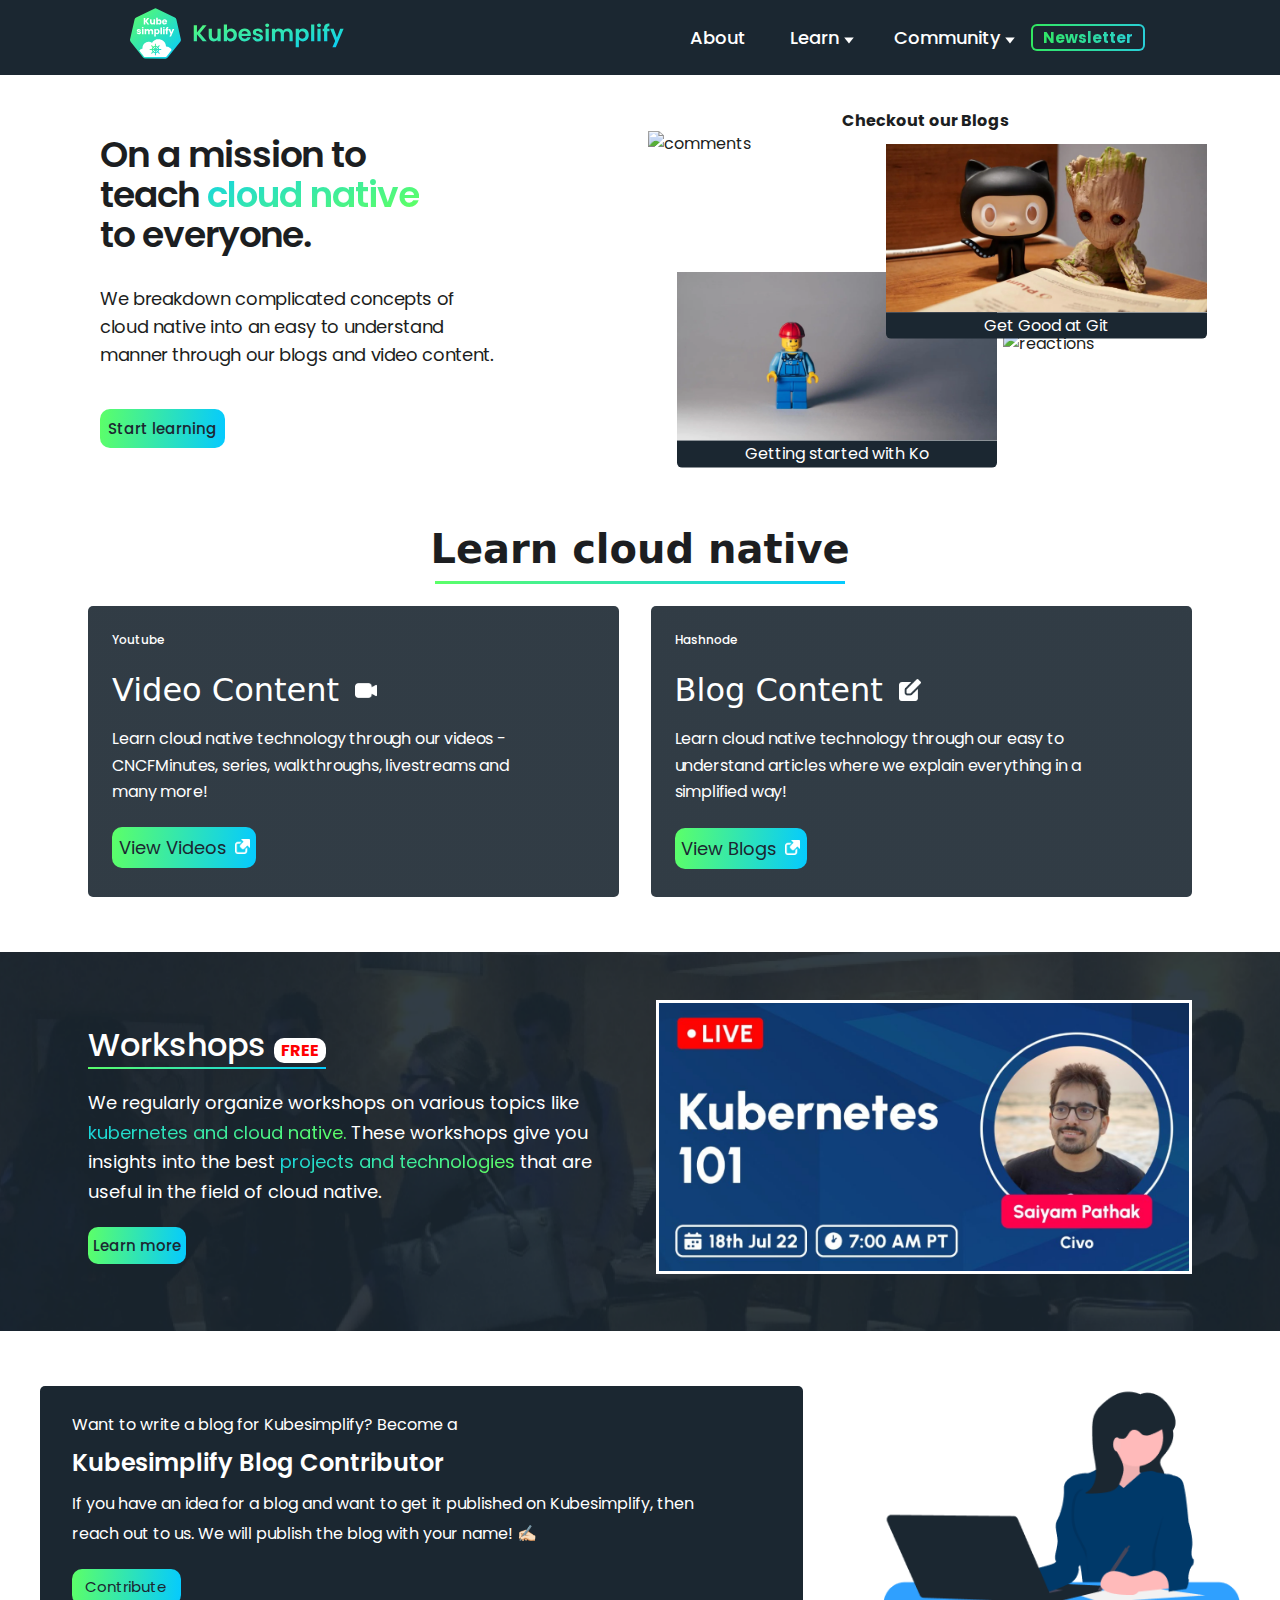
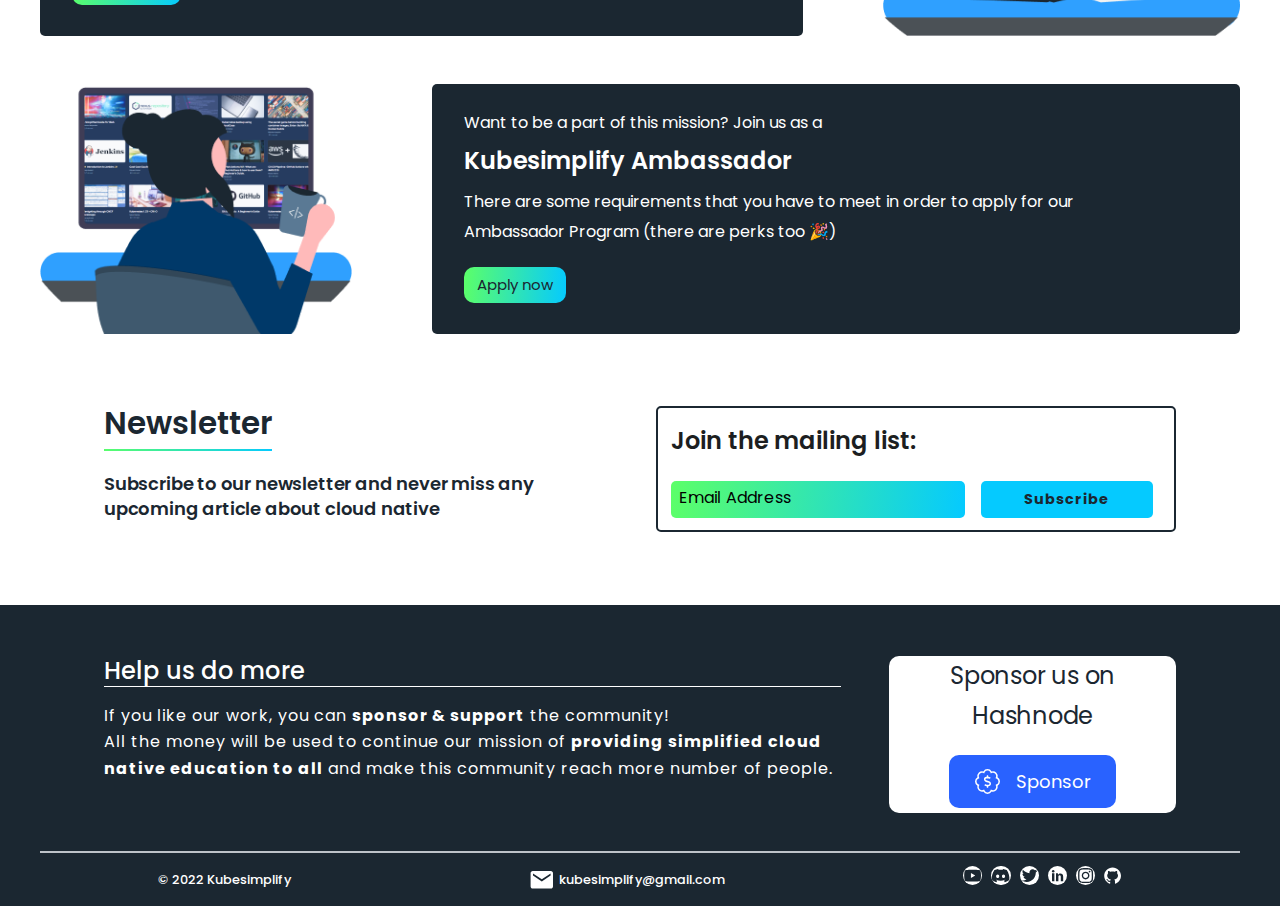
==== commit 4506b188: "deploy: 4e3b11c7a5e55d656e50114fea06278c3d93b244" ====
--- a/index.html
+++ b/index.html
@@ -4,14 +4,14 @@
 <meta charset="UTF-8">
 <meta name="viewport" content="width=device-width,initial-scale=1">
 <meta name="generator" content="Docusaurus v2.0.0-beta.18">
-<title data-rh="true">Kubesimplify | Kubesimplify</title><meta data-rh="true" name="twitter:card" content="summary_large_image"><meta data-rh="true" property="og:url" content="https://kubesimplify.com/"><meta data-rh="true" name="docusaurus_locale" content="en"><meta data-rh="true" name="docusaurus_tag" content="default"><meta data-rh="true" name="docsearch:language" content="en"><meta data-rh="true" name="docsearch:docusaurus_tag" content="default"><meta data-rh="true" property="og:title" content="Kubesimplify | Kubesimplify"><meta data-rh="true" name="description" content="Description will go into a meta tag in &lt;head /&gt;"><meta data-rh="true" property="og:description" content="Description will go into a meta tag in &lt;head /&gt;"><link data-rh="true" rel="icon" href="/img/favicon.ico"><link data-rh="true" rel="canonical" href="https://kubesimplify.com/"><link data-rh="true" rel="alternate" href="https://kubesimplify.com/" hreflang="en"><link data-rh="true" rel="alternate" href="https://kubesimplify.com/" hreflang="x-default"><script data-rh="true">function maybeInsertBanner(){window.__DOCUSAURUS_INSERT_BASEURL_BANNER&&insertBanner()}function insertBanner(){var n=document.getElementById("docusaurus-base-url-issue-banner-container");if(n){n.innerHTML='\n<div id="docusaurus-base-url-issue-banner" style="border: thick solid red; background-color: rgb(255, 230, 179); margin: 20px; padding: 20px; font-size: 20px;">\n   <p style="font-weight: bold; font-size: 30px;">Your Docusaurus site did not load properly.</p>\n   <p>A very common reason is a wrong site <a href="https://docusaurus.io/docs/docusaurus.config.js/#baseurl" style="font-weight: bold;">baseUrl configuration</a>.</p>\n   <p>Current configured baseUrl = <span style="font-weight: bold; color: red;">/</span>  (default value)</p>\n   <p>We suggest trying baseUrl = <span id="docusaurus-base-url-issue-banner-suggestion-container" style="font-weight: bold; color: green;"></span></p>\n</div>\n';var e=document.getElementById("docusaurus-base-url-issue-banner-suggestion-container"),s=window.location.pathname,r="/"===s.substr(-1)?s:s+"/";e.innerHTML=r}}window.__DOCUSAURUS_INSERT_BASEURL_BANNER=!0,document.addEventListener("DOMContentLoaded",maybeInsertBanner)</script><link rel="stylesheet" href="/assets/css/styles.d2a60d00.css">
-<link rel="preload" href="/assets/js/runtime~main.c218bbb1.js" as="script">
+<title data-rh="true">Kubesimplify | Kubesimplify</title><meta data-rh="true" name="twitter:card" content="summary_large_image"><meta data-rh="true" property="og:url" content="https://kubesimplify.com/"><meta data-rh="true" name="docusaurus_locale" content="en"><meta data-rh="true" name="docusaurus_tag" content="default"><meta data-rh="true" name="docsearch:language" content="en"><meta data-rh="true" name="docsearch:docusaurus_tag" content="default"><meta data-rh="true" property="og:title" content="Kubesimplify | Kubesimplify"><meta data-rh="true" name="description" content="On a mission to simplify cloud-native"><meta data-rh="true" property="og:description" content="On a mission to simplify cloud-native"><link data-rh="true" rel="icon" href="/img/favicon.ico"><link data-rh="true" rel="canonical" href="https://kubesimplify.com/"><link data-rh="true" rel="alternate" href="https://kubesimplify.com/" hreflang="en"><link data-rh="true" rel="alternate" href="https://kubesimplify.com/" hreflang="x-default"><script data-rh="true">function maybeInsertBanner(){window.__DOCUSAURUS_INSERT_BASEURL_BANNER&&insertBanner()}function insertBanner(){var n=document.getElementById("docusaurus-base-url-issue-banner-container");if(n){n.innerHTML='\n<div id="docusaurus-base-url-issue-banner" style="border: thick solid red; background-color: rgb(255, 230, 179); margin: 20px; padding: 20px; font-size: 20px;">\n   <p style="font-weight: bold; font-size: 30px;">Your Docusaurus site did not load properly.</p>\n   <p>A very common reason is a wrong site <a href="https://docusaurus.io/docs/docusaurus.config.js/#baseurl" style="font-weight: bold;">baseUrl configuration</a>.</p>\n   <p>Current configured baseUrl = <span style="font-weight: bold; color: red;">/</span>  (default value)</p>\n   <p>We suggest trying baseUrl = <span id="docusaurus-base-url-issue-banner-suggestion-container" style="font-weight: bold; color: green;"></span></p>\n</div>\n';var e=document.getElementById("docusaurus-base-url-issue-banner-suggestion-container"),s=window.location.pathname,r="/"===s.substr(-1)?s:s+"/";e.innerHTML=r}}window.__DOCUSAURUS_INSERT_BASEURL_BANNER=!0,document.addEventListener("DOMContentLoaded",maybeInsertBanner)</script><link rel="stylesheet" href="/assets/css/styles.6714e361.css">
+<link rel="preload" href="/assets/js/runtime~main.4ba5e27d.js" as="script">
 <link rel="preload" href="/assets/js/main.70c69042.js" as="script">
 </head>
 <body class="navigation-with-keyboard">
 <script>!function(){function t(t){document.documentElement.setAttribute("data-theme",t)}var e=function(){var t=null;try{t=localStorage.getItem("theme")}catch(t){}return t}();t(null!==e?e:"light")}()</script><div id="__docusaurus">
 <div id="docusaurus-base-url-issue-banner-container"></div><div role="region"><a href="#" class="skipToContent_ZgBM">Skip to main content</a></div><section class="navbar_MONK"><nav class="navbar_positioning_acLH"><div class="navbar_logopair_qSyO"><div class="navbar_logo_HoQn"><a href="/"><svg width="285" height="67" viewBox="0 0 285 67" fill="none" xmlns="http://www.w3.org/2000/svg" class="logo_Ufb2" role=""><path d="M50.301 65.537A3.822 3.822 0 0 1 47.276 67l-26.765-.04a3.85 3.85 0 0 1-3.017-1.47L.841 44.346a3.951 3.951 0 0 1-.746-3.303l6.003-26.326a3.87 3.87 0 0 1 2.09-2.642L32.33.382a3.82 3.82 0 0 1 3.348.008l24.101 11.756a3.911 3.911 0 0 1 2.083 2.65l5.917 26.35a3.939 3.939 0 0 1-.755 3.294L50.301 65.537Z" fill="url(#a)"></path><path d="M38.03 41.074c.66.008 1.352.04 1.54.07.19.032.637.127.983.22.354.095.864.268 1.147.378.275.11.668.29.873.401.204.11.518.29.691.393.181.102.503.322.723.487.22.165.653.55.975.865.314.306.7.73.856.935.15.204.401.558.55.778.142.22.362.59.48.825.126.236.314.668.432.967.11.29.252.7.315.912.055.204.11.432.125.503.016.078.063.314.11.534.047.22.095.645.118.943.016.291.063.566.095.598.039.047.204.07.503.07.243 0 .55.016.691.047.134.024.417.079.62.11.205.04.527.118.724.173.188.055.471.158.636.213a7.8 7.8 0 0 1 .716.314c.236.11.652.354.935.534.33.22.715.543 1.116.96.346.345.73.793.88 1.02.142.22.338.559.432.748.095.188.173.392.173.455 0 .055-.118.252-.26.425-.14.18-.58.746-.99 1.257-.408.519-.801 1.022-.887 1.124-.087.11-.393.503-.692.888-.299.385-.558.708-.574.723-.016.016-.157.197-.322.401-.165.204-.424.543-.581.747-.158.204-.3.385-.315.4-.016.016-.173.213-.346.433-.18.22-.353.44-.4.487a6.632 6.632 0 0 0-.268.346c-.102.134-.448.574-.762.974-.322.401-.652.81-.747.904a1.2 1.2 0 0 1-.416.26c-.22.063-.747.078-3.568.07-1.815-.007-8.102-.023-13.965-.031-5.863-.008-10.743-.031-10.845-.047a1.996 1.996 0 0 1-.401-.157 2.205 2.205 0 0 1-.354-.275 7.684 7.684 0 0 1-.377-.448c-.126-.165-.385-.503-.574-.755a22.952 22.952 0 0 0-.369-.471c-.023-.016-.228-.283-.471-.59a62.297 62.297 0 0 0-.747-.967c-.18-.22-.472-.59-.652-.825a73.603 73.603 0 0 0-.417-.518c-.047-.048-.157-.197-.251-.323-.095-.126-.362-.471-.59-.77l-1.17-1.486c-.417-.518-.755-.974-.755-.997 0-.032.07-.158.157-.284a4.9 4.9 0 0 1 .519-.581c.196-.189.455-.417.573-.511.118-.086.37-.26.558-.377a5.936 5.936 0 0 1 1.038-.519 4.42 4.42 0 0 1 .597-.196c.212-.056.44-.102.503-.102.07 0 .15-.032.18-.063.04-.047.072-.393.087-.873.024-.503.07-1.03.15-1.391.062-.33.188-.81.274-1.077.087-.26.244-.66.346-.88.102-.22.291-.581.425-.802.141-.22.377-.573.526-.778.15-.204.527-.613.825-.911a9.677 9.677 0 0 1 1.006-.857c.244-.173.715-.448 1.038-.62.322-.166.723-.347.903-.41.173-.062.488-.157.692-.212.204-.063.527-.141.715-.18.236-.048.739-.071 1.572-.071.81 0 1.32.023 1.509.063.165.039.393.102.51.133.118.032.44.134.716.22.275.095.73.283 1.014.425.275.141.526.26.558.26.023 0 .141-.143.259-.315.11-.165.346-.48.51-.684.166-.204.52-.582.779-.825.26-.252.676-.613.92-.81.25-.189.604-.448.8-.558.19-.118.598-.338.905-.495.306-.15.809-.354 1.115-.456.307-.102.77-.236 1.038-.298.26-.056.62-.134.794-.158.173-.031.856-.047 1.517-.039ZM23.25 21.412h2.53l-3.41-4.332 3.293-4.168h-2.437l-2.83 3.727v-3.727H18.33v8.5h2.067v-3.75l2.854 3.75Zm10.18-6.762h-2.068v3.672c0 .92-.511 1.431-1.313 1.431-.77 0-1.289-.511-1.289-1.43V14.65H26.7v3.947c0 1.809 1.054 2.886 2.618 2.886.904 0 1.627-.417 2.044-.99v.92h2.067V14.65Zm3.56.951v-3.16h-2.067v8.963h2.067v-.943c.377.59 1.093 1.038 2.083 1.038 1.659 0 2.98-1.353 2.98-3.484 0-2.13-1.313-3.467-2.98-3.467-.967 0-1.706.448-2.083 1.053Zm2.956 2.414c0 1.078-.708 1.683-1.494 1.683-.77 0-1.478-.598-1.478-1.675s.708-1.667 1.478-1.667c.786 0 1.494.582 1.494 1.66Zm6.17-1.808c.692 0 1.273.424 1.273 1.164h-2.594c.126-.747.645-1.164 1.321-1.164Zm3.23 2.956h-2.2c-.173.362-.495.653-1.077.653-.668 0-1.21-.409-1.281-1.297h4.685c.023-.205.031-.41.031-.606 0-2.052-1.391-3.365-3.364-3.365-2.005 0-3.412 1.336-3.412 3.475 0 2.147 1.43 3.476 3.412 3.476 1.682 0 2.885-1.014 3.207-2.336Zm-34.664 13.25c-.032-2.516-3.687-1.754-3.687-2.831 0-.322.267-.519.747-.519.581 0 .935.299.998.763h1.91c-.133-1.337-1.1-2.304-2.845-2.304-1.769 0-2.751.944-2.751 2.1 0 2.476 3.686 1.69 3.686 2.783 0 .299-.283.542-.817.542-.566 0-.99-.314-1.038-.786H8.841c.095 1.306 1.305 2.312 3.105 2.312 1.698 0 2.736-.88 2.736-2.06Zm1.273 1.966h2.067v-6.755h-2.067v6.755Zm1.046-7.463c.723 0 1.218-.495 1.218-1.116 0-.63-.495-1.125-1.218-1.125-.74 0-1.235.496-1.235 1.125 0 .621.496 1.116 1.235 1.116Zm11.838 7.463h2.06V30.43c0-1.816-1.086-2.886-2.752-2.886-.983 0-1.832.543-2.28 1.259-.456-.81-1.28-1.258-2.295-1.258-.888 0-1.572.377-1.973.92v-.85h-2.075v6.763h2.075v-3.672c0-.881.503-1.369 1.297-1.369.786 0 1.29.488 1.29 1.368v3.673h2.059v-3.672c0-.881.51-1.369 1.297-1.369.786 0 1.297.488 1.297 1.368v3.673Zm5.58-5.803v-.952h-2.075v9.979h2.076v-4.168c.369.566 1.084 1.038 2.083 1.038 1.658 0 2.971-1.352 2.971-3.483 0-2.131-1.313-3.468-2.971-3.468-.999 0-1.714.464-2.083 1.054Zm2.948 2.414c0 1.077-.7 1.682-1.485 1.682-.779 0-1.478-.597-1.478-1.675 0-1.077.7-1.667 1.478-1.667.786 0 1.485.582 1.485 1.66Zm3.2 3.389h2.067v-8.964h-2.068v8.964Zm3.568 0h2.075v-6.755h-2.075v6.755Zm1.046-7.463c.723 0 1.218-.495 1.218-1.108 0-.63-.495-1.125-1.218-1.125-.74 0-1.234.496-1.234 1.125 0 .613.495 1.108 1.234 1.108Zm2.735 7.463h2.068v-5.04H51.1v-1.715h-1.116v-.063c0-.715.282-.959 1.076-.904v-1.761c-2.06-.11-3.144.762-3.144 2.532v.196h-.754v1.714h.754v5.04Zm7.263-2.524-1.564-4.23h-2.31l2.75 6.526-1.556 3.444h2.232l4.237-9.97h-2.24l-1.549 4.23Z" fill="#fff"></path><path fill-rule="evenodd" clip-rule="evenodd" d="M33.86 46.915c-.508.152-.791 1.354-.548 2.324.042.166.048.216.048.414v.226l-.059.025c-.032.013-.12.034-.195.045a.881.881 0 0 0-.168.037.706.706 0 0 1-.146.035c-.42.065-1.03.33-1.617.703-.352.224-.525.177-.706-.192-.34-.696-1.397-1.48-1.876-1.394-.82.15-.187 1.511 1.04 2.238.345.204.408.35.257.589l-.141.223a.988.988 0 0 0-.075.13.499.499 0 0 1-.05.09c-.245.382-.523 1.164-.595 1.669-.03.22-.217.28-.56.178-1.175-.348-2.764.15-2.41.754.09.154.34.358.463.377.031.006.117.03.19.056.358.125 1.253.13 1.679.011.096-.026.178-.036.349-.04.266-.006.258-.012.295.21a5.11 5.11 0 0 0 .78 1.985c.05.078.118.186.15.24l.058.1-.05.061c-.079.1-.2.202-.36.3-.613.377-1.176 1.012-1.328 1.498-.407 1.304 1.332.802 2.171-.627.215-.366.365-.44.59-.29.619.41 1.164.656 1.72.775.084.018.176.043.204.054a.686.686 0 0 0 .146.032c.24.028.244.033.244.289a.893.893 0 0 1-.048.344c-.182.59-.11 1.44.166 1.992.59 1.174 1.435-.32 1.084-1.915-.121-.547-.084-.656.247-.724.782-.162 1.196-.33 1.9-.774.366-.23.447-.203.703.23.643 1.086 1.915 1.734 2.222 1.132.134-.263-.02-.662-.482-1.257a4.192 4.192 0 0 0-.767-.678c-.24-.148-.463-.325-.503-.402-.029-.053-.015-.083.16-.354.401-.626.558-.982.713-1.626l.1-.417.042-.174h.212c.174.001.233.008.324.036 1.103.344 2.71-.164 2.405-.76-.232-.455-1.52-.714-2.332-.47-.167.05-.299.065-.475.053l-.134-.01-.034-.133a38.523 38.523 0 0 1-.1-.418c-.154-.654-.335-1.063-.743-1.686-.205-.313-.163-.432.23-.648 1.235-.679 1.87-2.255.906-2.251-.27 0-.351.037-.842.378-.322.223-.718.671-.925 1.047-.21.38-.325.402-.744.136-.532-.337-1.008-.547-1.461-.647a7.28 7.28 0 0 0-.396-.087c-.324-.065-.378-.182-.265-.576.318-1.102-.095-2.637-.663-2.466Zm-.523 4.503c.021.047.028 1.469.008 1.545-.024.09-.058.117-.2.159l-.122.036-.556-.557c-.323-.324-.556-.57-.556-.586 0-.065.41-.301.748-.432.435-.169.653-.222.678-.165Zm1.465.027c.41.11 1.157.475 1.157.565 0 .01-.254.273-.565.584l-.564.564-.125-.043c-.233-.08-.23-.07-.224-.963.006-.825-.007-.795.321-.707Zm-3.6 1.47c.039.03.286.273.548.538.546.552.508.487.413.716l-.05.122h-.586c-.749 0-1.034-.013-1.046-.045-.035-.092.156-.64.376-1.076.186-.368.194-.374.345-.255Zm5.652-.012c.198.273.49 1 .529 1.313l.009.075H35.77l-.042-.083a1.604 1.604 0 0 1-.072-.168l-.029-.086.121-.127c.772-.812 1.03-1.028 1.105-.924Zm-4.729 2.564c.024.04.06.119.08.175l.037.102-.374.38c-.206.21-.466.47-.577.578l-.202.196-.038-.043c-.23-.267-.642-1.321-.552-1.411.035-.035.226-.044.998-.047l.586-.003.042.073Zm4.816-.063c.478.012.45 0 .42.192-.033.203-.213.678-.355.936-.236.429-.14.455-.816-.221l-.564-.565.041-.109c.023-.06.059-.14.08-.176l.04-.067h.375c.206 0 .557.004.78.01Zm-1.635 1.617c.745.733.723.686.4.858-.366.195-.877.388-1.122.423l-.075.011.005-.825.004-.824.126-.051c.187-.077.14-.106.662.408Zm-2.037-.39.09.042v1.64l-.075-.008a3.195 3.195 0 0 1-.562-.168 2.65 2.65 0 0 0-.173-.072c-.202-.072-.638-.318-.638-.36 0-.046.979-1.041 1.093-1.11.048-.029.16-.014.265.035Z" fill="url(#b)"></path><path d="m96.947 43.807-7.69-9.42v9.42H85.02V22.666h4.238v9.48l7.69-9.48h5.116l-8.719 10.48 8.961 10.661h-5.358Zm23.979-16.78v16.78h-4.269v-2.12c-.545.727-1.261 1.302-2.149 1.726-.868.404-1.817.606-2.846.606-1.312 0-2.472-.273-3.481-.818-1.009-.565-1.807-1.383-2.392-2.453-.565-1.09-.848-2.383-.848-3.877v-9.844h4.239v9.238c0 1.333.333 2.363.999 3.09.666.706 1.574 1.06 2.724 1.06 1.171 0 2.089-.354 2.755-1.06.666-.727.999-1.757.999-3.09v-9.238h4.269Zm8.42 2.454c.544-.808 1.291-1.464 2.24-1.969.969-.505 2.068-.757 3.299-.757 1.433 0 2.725.353 3.875 1.06 1.171.707 2.089 1.716 2.755 3.029.686 1.292 1.03 2.796 1.03 4.513 0 1.716-.344 3.24-1.03 4.573-.666 1.313-1.584 2.332-2.755 3.06-1.15.726-2.442 1.09-3.875 1.09-1.251 0-2.351-.243-3.299-.727-.929-.505-1.675-1.151-2.24-1.939v2.393h-4.239V21.394h4.239v8.087Zm8.869 5.876c0-1.01-.211-1.878-.635-2.605-.404-.747-.949-1.313-1.635-1.696a4.292 4.292 0 0 0-2.18-.576c-.767 0-1.493.202-2.179.606-.666.384-1.211.949-1.635 1.696-.404.747-.605 1.626-.605 2.635 0 1.01.201 1.888.605 2.635.424.747.969 1.323 1.635 1.727a4.398 4.398 0 0 0 2.179.575c.787 0 1.514-.202 2.18-.605.686-.404 1.231-.98 1.635-1.727.424-.747.635-1.636.635-2.665Zm23-.303c0 .606-.04 1.15-.122 1.635h-12.26c.101 1.212.525 2.16 1.272 2.847.747.687 1.665 1.03 2.755 1.03 1.574 0 2.694-.676 3.36-2.029h4.57c-.484 1.615-1.412 2.948-2.785 3.998-1.371 1.03-3.057 1.545-5.055 1.545-1.614 0-3.067-.354-4.359-1.06-1.271-.727-2.27-1.747-2.997-3.06-.706-1.312-1.059-2.827-1.059-4.543 0-1.736.353-3.26 1.059-4.573.706-1.313 1.695-2.322 2.967-3.03 1.271-.706 2.734-1.06 4.389-1.06 1.595 0 3.018.344 4.269 1.03a7.098 7.098 0 0 1 2.936 2.939c.707 1.252 1.06 2.695 1.06 4.33Zm-4.389-1.212c-.02-1.09-.414-1.958-1.181-2.605-.767-.666-1.706-.999-2.816-.999-1.049 0-1.937.323-2.664.97-.706.625-1.14 1.504-1.302 2.634h7.963Zm13.901 10.238c-1.373 0-2.604-.243-3.695-.727-1.088-.505-1.957-1.181-2.602-2.03a5.166 5.166 0 0 1-1.029-2.816h4.267c.081.646.394 1.18.939 1.605.565.424 1.262.636 2.088.636.808 0 1.434-.161 1.878-.485.464-.323.697-.737.697-1.241 0-.546-.283-.95-.848-1.212-.546-.283-1.423-.586-2.634-.909-1.251-.303-2.281-.616-3.088-.939a5.49 5.49 0 0 1-2.059-1.484c-.564-.666-.847-1.565-.847-2.695 0-.93.263-1.777.788-2.545.543-.767 1.31-1.373 2.299-1.817 1.009-.444 2.19-.666 3.543-.666 1.998 0 3.592.505 4.783 1.514 1.19.99 1.846 2.332 1.968 4.029h-4.057c-.061-.667-.343-1.192-.848-1.576-.484-.403-1.14-.605-1.968-.605-.767 0-1.362.141-1.786.424-.403.282-.606.676-.606 1.181 0 .565.283 1 .849 1.302.565.283 1.443.576 2.633.879 1.211.303 2.21.616 2.998.939a5.112 5.112 0 0 1 2.027 1.514c.586.666.889 1.555.909 2.666 0 .969-.273 1.837-.818 2.604-.525.768-1.292 1.373-2.301 1.818-.989.424-2.149.636-3.48.636Zm12.228-19.052c-.747 0-1.373-.232-1.878-.696-.484-.485-.726-1.08-.726-1.787 0-.707.242-1.293.726-1.757.505-.485 1.131-.727 1.878-.727.746 0 1.362.242 1.846.727.505.465.756 1.05.756 1.757 0 .706-.251 1.302-.756 1.787-.484.464-1.1.696-1.846.696Zm2.088 2v16.78h-4.238v-16.78h4.238Zm25.015-.243c2.059 0 3.713.636 4.964 1.908 1.272 1.252 1.908 3.009 1.908 5.27v9.844h-4.238V34.54c0-1.313-.333-2.312-.998-2.999-.667-.706-1.575-1.06-2.726-1.06-1.15 0-2.068.354-2.754 1.06-.667.687-1 1.686-1 2.999v9.268h-4.238V34.54c0-1.313-.332-2.312-.999-2.999-.666-.706-1.573-1.06-2.725-1.06-1.17 0-2.098.354-2.785 1.06-.665.687-.998 1.686-.998 2.999v9.268h-4.238v-16.78h4.238v2.03a5.665 5.665 0 0 1 2.088-1.666c.869-.404 1.817-.606 2.847-.606 1.312 0 2.482.283 3.511.848a5.747 5.747 0 0 1 2.392 2.363c.545-.97 1.332-1.747 2.36-2.332a6.852 6.852 0 0 1 3.391-.879Zm15.132 2.666c.545-.768 1.292-1.404 2.24-1.909.968-.525 2.07-.787 3.301-.787 1.432 0 2.724.353 3.874 1.06 1.171.707 2.09 1.716 2.755 3.029.686 1.292 1.029 2.796 1.029 4.513 0 1.716-.343 3.24-1.029 4.573-.665 1.313-1.584 2.332-2.755 3.06-1.15.726-2.442 1.09-3.874 1.09-1.231 0-2.322-.253-3.27-.758-.929-.504-1.685-1.14-2.271-1.908v10.39h-4.238V27.026h4.238v2.424Zm8.871 5.906c0-1.01-.213-1.878-.636-2.605-.404-.747-.95-1.313-1.635-1.696a4.288 4.288 0 0 0-2.179-.576c-.767 0-1.494.202-2.181.606-.666.384-1.211.949-1.634 1.696-.405.747-.606 1.626-.606 2.635 0 1.01.201 1.888.606 2.635.423.747.968 1.323 1.634 1.727a4.408 4.408 0 0 0 2.181.575c.787 0 1.513-.202 2.179-.605.685-.404 1.231-.98 1.635-1.727.423-.747.636-1.636.636-2.665Zm11.647-13.963v22.413h-4.24V21.394h4.24Zm6.336 3.634c-.747 0-1.372-.232-1.877-.696-.484-.485-.726-1.08-.726-1.787 0-.707.242-1.293.726-1.757.505-.485 1.13-.727 1.877-.727.746 0 1.362.242 1.846.727.504.465.757 1.05.757 1.757 0 .706-.253 1.302-.757 1.787-.484.464-1.1.696-1.846.696Zm2.09 2v16.78h-4.24v-16.78h4.24Zm11.876 3.483h-2.937v13.296h-4.299V30.511h-1.907v-3.484h1.907v-.848c0-2.06.586-3.574 1.756-4.543 1.17-.97 2.937-1.424 5.297-1.363v3.574c-1.029-.02-1.745.152-2.149.515-.403.364-.605 1.02-.605 1.969v.696h2.937v3.484Zm18.79-3.484-10.383 24.716h-4.511l3.633-8.36-6.72-16.356h4.752l4.33 11.722 4.389-11.722h4.51Z" fill="url(#c)"></path><defs><linearGradient id="a" x1="0.457" y1="0.005" x2="67.46" y2="66.956" gradientUnits="userSpaceOnUse"><stop stop-color="#5CFF68"></stop><stop offset="1" stop-color="#05CAFF"></stop></linearGradient><linearGradient id="b" x1="26.115" y1="46.903" x2="42.009" y2="62.553" gradientUnits="userSpaceOnUse"><stop stop-color="#5CFF68"></stop><stop offset="1" stop-color="#05CAFF"></stop></linearGradient><linearGradient id="c" x1="84.291" y1="10.49" x2="103.981" y2="96.871" gradientUnits="userSpaceOnUse"><stop stop-color="#5CFF68"></stop><stop offset="1" stop-color="#05CAFF"></stop></linearGradient></defs></svg></a></div><button class="mobile_menu_icon_Fa9_"><svg stroke="currentColor" fill="currentColor" stroke-width="0" viewBox="0 0 448 512" height="1em" width="1em" xmlns="http://www.w3.org/2000/svg"><path d="M16 132h416c8.837 0 16-7.163 16-16V76c0-8.837-7.163-16-16-16H16C7.163 60 0 67.163 0 76v40c0 8.837 7.163 16 16 16zm0 160h416c8.837 0 16-7.163 16-16v-40c0-8.837-7.163-16-16-16H16c-8.837 0-16 7.163-16 16v40c0 8.837 7.163 16 16 16zm0 160h416c8.837 0 16-7.163 16-16v-40c0-8.837-7.163-16-16-16H16c-8.837 0-16 7.163-16 16v40c0 8.837 7.163 16 16 16z"></path></svg></button></div><ul class="navbar_links_MM_M"><li class="about_EDNz"><div class="navbar_about_start_YQFC"><a class="navbar_about_word_lRhf" href="/about">About</a></div></li><li class="learn_s8LK"><div class="navbar_dropdown_gBCg"><button class="navbar_dropbtn_lrWS">Learn<!-- --> <svg width="10" height="7" viewBox="0 0 10 7" fill="none" xmlns="http://www.w3.org/2000/svg" role="img"><path d="m4.981 6.5 4.763-6H.218l4.763 6Z" fill="#fff"></path></svg></button><div class="navbar_dropdown_content_HFwf"><a href="https://www.youtube.com/c/saiyam911/videos" target="blank">Video Content</a><a class="navbar_blog_design_fTgL" href="https://blog.kubesimplify.com/" target="blank">Blog Content</a></div></div></li><li class="community_y3Jf"><div class="navbar_dropdown_gBCg"><button class="navbar_dropbtn_lrWS">Community<!-- --> <svg width="10" height="7" viewBox="0 0 10 7" fill="none" xmlns="http://www.w3.org/2000/svg" role="img"><path d="m4.981 6.5 4.763-6H.218l4.763 6Z" fill="#fff"></path></svg></button><div class="navbar_dropdown_content_HFwf"><a href="/ambassadors">Kubesimplify Ambassador</a><a class="navbar_workshops_designs_Jcky" href="/workshops">Workshops</a></div></div></li><li><button class="navbarbutton_5u1I"><a class="navbar_text_JL4G" href="https://www.getrevue.co/profile/saiyampathak">Newsletter</a></button></li></ul></nav></section><div class="main-wrapper"><main><section><div class="hp_EwXs"><div class="hp_cont_1_fxVp"><div class="cont_1_content_ehqO"><p class="hp_cont_1_p1_wEN2">On a mission to <br>teach <span class="hp_cont_1_cloud_Mjqk">cloud native</span> <br>to everyone.</p><p class="hp_cont_1_p2_H4J1">We breakdown complicated concepts of <br>cloud native into an easy to understand <br>manner through our blogs and video content.</p><a href="https://discord.gg/WpCfpanR" target="_blank"><button class="hp_cont_1_btn_rgj_">Start learning</button></a></div><div class="cont_1_img_gcla"><p>Checkout our Blogs</p><div class="hp_cont_1_img3_ut14"><img src="/assets/images/Comments-724e9e93473c9f1c6383b09ac443ee6c.png" alt="comments"></div><div class="hp_cont_1_img1_pi5e"><a href="https://blog.kubesimplify.com/get-good-at-git" target="_blank"><img src="/assets/images/github-3ecf13d6d932c461e663b32a5c5b8e77.webp" alt="github"><p>Get Good at Git </p></a></div><div class="hp_cont_1_img2_ZwJ2"><a href="https://blog.kubesimplify.com/getting-started-with-ko-a-fast-container-image-builder-for-your-go-applications" target="_blank"><img src="/assets/images/lego-6367c76bd1ada0a00ec5896441df3472.webp" alt="lego"><p>Getting started with Ko</p></a></div><div class="hp_cont_1_img4_Zdia"><img src="/assets/images/Reactions-0790bd18a6607668639a036d434ff283.png" alt="reactions"></div></div></div><div class="hp_cont_3_b2VJ"><div class="hp_cont_3_h1_Xw7C"><h1>Learn cloud native</h1></div><div class="hp_cont_3_section_uxqO"><div class="hp_cont_3_vid_HWys"><p class="hp_cont_3_vid_p1_WGhh">Youtube</p><h2 class="hp_cont_3_vid_h2_XbiX">Video Content<img class="hp_cont_3_vidIcon_p7VF" src="[data-uri]" alt="Video_Icon"></h2><p class="hp_cont_3_vid_p3_CKka">Learn cloud native technology through our videos - CNCFMinutes, series, walkthroughs, livestreams and many more!</p><a href="https://www.youtube.com/c/saiyam911" target="_blank"><button class="hp_cont_3_btn1_bqxl"><p class="hp_cont_3_btn1_content_ItHT">View Videos<img class="hp_cont_3_linkIcon_xETb" src="[data-uri]" alt="link"></p></button></a></div><div class="hp_cont_3_blog_oTqX"><p class="hp_cont_3_blog_p1_bblm">Hashnode</p><h2 class="hp_cont_3_blog_h2_Gm1G">Blog Content<img class="hp_cont_3_blogIcon_TGDE" src="[data-uri]" alt="Blog_Icon"></h2><p class="hp_cont_3_blog_p3_uxPl">Learn cloud native technology through our easy to understand articles where we explain everything in a simplified way!</p><a href="https://blog.kubesimplify.com/" target="_blank"><button class="hp_cont_3_btn2_I0rQ"><p class="hp_cont_3_btn2_content_IG02">View Blogs<img class="hp_cont_3_linkIcon_xETb" src="[data-uri]" alt="link"></p></button></a></div></div></div><div class="hp_cont_4_B4cl"><div class="hp_cont_4_content_Rzza"><div class="hp_cont_4_workshop_DbRn"><span class="hp_cont_4_p1_zgem">Workshops <span>FREE</span></span><p class="hp_cont_4_p2_ENKU">We regularly organize workshops on various topics like<!-- --> <span class="hp_cont_4_kubernetes_mlAx"> <!-- -->kubernetes and cloud native.<!-- --> </span>These workshops give you insights into the best<!-- --> <span class="hp_cont_4_projects_Ago5"> <!-- -->projects and technologies<!-- --> </span> <!-- -->that are useful in the field of cloud native.</p><button class="hp_cont_4_btn1_uP6i"><a href="/workshops"><p class="hp_cont_4_btn1_content_YUEW">Learn more</p></a></button></div><div class="hp_cont_4_img_V1iO"><img src="/assets/images/workshop-e3153e1243ab94fd10bc6416a9ec745c.png" alt="workshop"></div></div></div><div class="hp_cont_5_j5y9"><div class="hp_cont_5_blog_contributor_qgc9"><p class="hp_cont_5_blog_p1_glks">Want to write a blog for Kubesimplify? Become a</p><span class="hp_cont_5_blog_kube_XLSs"> <!-- -->Kubesimplify Blog Contributor<!-- --> </span><p class="hp_cont_5_blog_p2_isT9">If you have an idea for a blog and want to get it published on Kubesimplify, then reach out to us. We will publish the blog with your name! ✍🏻</p><div><button class="hp_cont_5_btn1_XLqg"><a href="https://discord.gg/WpCfpanR" target="_blank"><p class="hp_cont_5_btn1_content_ppME">Contribute</p></a></button></div></div><div class="hp_cont_5_img_dgkf"><img src="/assets/images/BlogsContribute-edce74e511a8079b445187c169df9cb5.png" alt="Blog"></div></div><div class="hp_cont_6_C7aF"><div class="hp_cont_6_img_tkUY"><img class="hp_cont_6_ambassador_image_Zo_I" src="/assets/images/Ambassadors-cc5712e50eb6cc5a7e5f0107b943e482.png" alt="Blog"></div><div class="hp_cont_6_ambassadors_N02p"><p class="hp_cont_6_ambassador_p1_ql8e">Want to be a part of this mission? Join us as a</p><span class="hp_cont_6_ambassador_kube_A6sh"> <!-- -->Kubesimplify Ambassador<!-- --> </span><p class="hp_cont_6_ambassador_p2_jo5d">There are some requirements that you have to meet in order to apply for our Ambassador Program (there are perks too 🎉)</p><div><button class="hp_cont_6_btn1__ASf"><a href="https://forms.gle/JNMWzSaLYGBVEp6W7"><p class="hp_cont_6_btn1_content_YSdt">Apply now</p></a></button></div></div></div><div class="newsletter_section_Qwdz"><div class="newsletter_flex_nTIA"><div class="newsletter_first_fzfX"><p class="newsletter_p1_kBrD">Newsletter</p><p class="newsletter_p2_t39l">Subscribe to our<!-- --> <span> newsletter </span>and never miss any <br>upcoming article about<!-- --> <span> cloud native </span></p></div><div class="newsletter_second_JfqF"><div class="newsletter_a_Uoqm"><p class="newsletter_a_p_Nwas">Join the mailing list:</p><form action="https://www.getrevue.co/profile/saiyampathak/add_subscriber" method="post" id="revue-form" name="revue-form" target="_blank"><div class="newsletter_a_mail_Q8Wk"><input type="email" class="newsletter_a_input_x6oA" name="member[email]" id="member_email" placeholder="Email Address"><button type="submit" name="member[subscribe]" id="member_submit" class="newsletter_a_btn_FAa7">Subscribe</button></div></form></div></div></div></div></div></section></main></div><section class="footer_xBL4"><div class="footer_upper_mQde"><div class="content_oHCg"><h2 class="title_NItk">Help us do more</h2><p class="sponsors_content_hbIG">If you like our work, you can <b>sponsor &amp; support</b> the community!<br>All the money will be used to continue our mission of<!-- --> <b>providing simplified cloud native education to all</b> and make this community reach more number of people.</p></div><div class="sponsors_card_Uvsf"><p class="sponsors_card_title_IkS_">Sponsor us on Hashnode</p><a href="https://blog.kubesimplify.com/sponsor"><button class="sponsor_hashnode_E2qa"><svg width="34" height="34" viewBox="0 0 34 34" fill="none" xmlns="http://www.w3.org/2000/svg" class="logo_fYHz" role="img"><path d="m19.254 16.538-3.922-1.117a1.38 1.38 0 0 1-.99-1.311c0-.747.614-1.36 1.36-1.36h2.451c.548 0 1.068.17 1.505.486.199.144.475.1.652-.077l.758-.758a.542.542 0 0 0-.066-.813 4.646 4.646 0 0 0-2.849-.963h-.088V9.032a.532.532 0 0 0-.537-.53h-1.062a.531.531 0 0 0-.53.53v1.593h-.233a3.488 3.488 0 0 0-3.468 3.817c.138 1.471 1.267 2.666 2.683 3.07l3.75 1.067c.58.172.99.708.99 1.311 0 .752-.614 1.36-1.36 1.36h-2.451a2.558 2.558 0 0 1-1.505-.486c-.199-.144-.48-.1-.652.077l-.758.758a.542.542 0 0 0 .066.813 4.646 4.646 0 0 0 2.849.963h.088v1.593c0 .293.238.53.531.53h1.062a.532.532 0 0 0 .537-.53v-1.593h.088c1.516 0 2.943-.902 3.435-2.334.675-1.97-.487-3.972-2.334-4.503ZM34 17.003a6.572 6.572 0 0 0-3.297-5.68 6.55 6.55 0 0 0-1.687-6.34 6.55 6.55 0 0 0-6.338-1.686A6.572 6.572 0 0 0 16.998 0a6.57 6.57 0 0 0-5.676 3.297 6.563 6.563 0 0 0-6.344 1.687 6.576 6.576 0 0 0-1.687 6.338A6.579 6.579 0 0 0 0 17.002a6.576 6.576 0 0 0 3.291 5.676 6.59 6.59 0 0 0 1.687 6.344 6.534 6.534 0 0 0 6.344 1.681A6.577 6.577 0 0 0 16.997 34a6.579 6.579 0 0 0 5.68-3.297 6.517 6.517 0 0 0 6.34-1.681 6.563 6.563 0 0 0 1.686-6.344A6.57 6.57 0 0 0 34 17.003Zm-6.051 4.535c.354.78 1.958 3.59-.432 5.98-1.919 1.919-3.816 1.415-5.984.43-.304.808-1.145 3.928-4.536 3.928-3.457 0-4.292-3.291-4.535-3.927-2.163.984-4.066 1.477-5.98-.432-2.444-2.433-.724-5.343-.43-5.979-.808-.31-3.928-1.15-3.928-4.535 0-3.463 3.285-4.298 3.927-4.536-.354-.785-1.958-3.595.432-5.984 2.444-2.45 5.365-.714 5.979-.432.31-.802 1.15-3.927 4.535-3.927 3.463 0 4.298 3.291 4.536 3.927.785-.354 3.595-1.958 5.984.432 2.445 2.433.725 5.343.432 5.984.802.304 3.927 1.145 3.927 4.536 0 3.457-3.291 4.292-3.927 4.535Z" fill="#fff"></path></svg> Sponsor</button></a></div></div><hr class="hr_xO8t"><div class="footer_lower_irt2"><div class="end_first_OBE7">© 2022 Kubesimplify</div><div class="footer_mail_Ru02"><svg stroke="currentColor" fill="currentColor" stroke-width="0" viewBox="0 0 512 512" class="mail_logo_pVq9" row="img" height="1em" width="1em" xmlns="http://www.w3.org/2000/svg"><path d="M437.332 80H74.668C51.199 80 32 99.198 32 122.667v266.666C32 412.802 51.199 432 74.668 432h362.664C460.801 432 480 412.802 480 389.333V122.667C480 99.198 460.801 80 437.332 80zM432 170.667L256 288 80 170.667V128l176 117.333L432 128v42.667z"></path></svg><a class="mail_title_H_96" href="mailto:kubesimplify@gmail.com">kubesimplify@gmail.com</a></div><div class="group_logo_KhZO"><a target="_blank" href="https://www.youtube.com/c/saiyam911"><svg stroke="currentColor" fill="currentColor" stroke-width="0" viewBox="0 0 1024 1024" row="img" class="social1_pt2Y" height="1em" width="1em" xmlns="http://www.w3.org/2000/svg"><path d="M941.3 296.1a112.3 112.3 0 0 0-79.2-79.3C792.2 198 512 198 512 198s-280.2 0-350.1 18.7A112.12 112.12 0 0 0 82.7 296C64 366 64 512 64 512s0 146 18.7 215.9c10.3 38.6 40.7 69 79.2 79.3C231.8 826 512 826 512 826s280.2 0 350.1-18.8c38.6-10.3 68.9-40.7 79.2-79.3C960 658 960 512 960 512s0-146-18.7-215.9zM423 646V378l232 133-232 135z"></path></svg></a><a target="_blank" href="https://discord.gg/26Z384WSPB"><svg stroke="currentColor" fill="currentColor" stroke-width="0" viewBox="0 0 640 512" row="img" class="social2_Ltn5" height="1em" width="1em" xmlns="http://www.w3.org/2000/svg"><path d="M524.531,69.836a1.5,1.5,0,0,0-.764-.7A485.065,485.065,0,0,0,404.081,32.03a1.816,1.816,0,0,0-1.923.91,337.461,337.461,0,0,0-14.9,30.6,447.848,447.848,0,0,0-134.426,0,309.541,309.541,0,0,0-15.135-30.6,1.89,1.89,0,0,0-1.924-.91A483.689,483.689,0,0,0,116.085,69.137a1.712,1.712,0,0,0-.788.676C39.068,183.651,18.186,294.69,28.43,404.354a2.016,2.016,0,0,0,.765,1.375A487.666,487.666,0,0,0,176.02,479.918a1.9,1.9,0,0,0,2.063-.676A348.2,348.2,0,0,0,208.12,430.4a1.86,1.86,0,0,0-1.019-2.588,321.173,321.173,0,0,1-45.868-21.853,1.885,1.885,0,0,1-.185-3.126c3.082-2.309,6.166-4.711,9.109-7.137a1.819,1.819,0,0,1,1.9-.256c96.229,43.917,200.41,43.917,295.5,0a1.812,1.812,0,0,1,1.924.233c2.944,2.426,6.027,4.851,9.132,7.16a1.884,1.884,0,0,1-.162,3.126,301.407,301.407,0,0,1-45.89,21.83,1.875,1.875,0,0,0-1,2.611,391.055,391.055,0,0,0,30.014,48.815,1.864,1.864,0,0,0,2.063.7A486.048,486.048,0,0,0,610.7,405.729a1.882,1.882,0,0,0,.765-1.352C623.729,277.594,590.933,167.465,524.531,69.836ZM222.491,337.58c-28.972,0-52.844-26.587-52.844-59.239S193.056,219.1,222.491,219.1c29.665,0,53.306,26.82,52.843,59.239C275.334,310.993,251.924,337.58,222.491,337.58Zm195.38,0c-28.971,0-52.843-26.587-52.843-59.239S388.437,219.1,417.871,219.1c29.667,0,53.307,26.82,52.844,59.239C470.715,310.993,447.538,337.58,417.871,337.58Z"></path></svg></a><a target="_blank" href="https://twitter.com/kubesimplify"><svg stroke="currentColor" fill="currentColor" stroke-width="0" viewBox="0 0 1024 1024" row="img" class="social2_Ltn5" height="1em" width="1em" xmlns="http://www.w3.org/2000/svg"><path d="M928 254.3c-30.6 13.2-63.9 22.7-98.2 26.4a170.1 170.1 0 0 0 75-94 336.64 336.64 0 0 1-108.2 41.2A170.1 170.1 0 0 0 672 174c-94.5 0-170.5 76.6-170.5 170.6 0 13.2 1.6 26.4 4.2 39.1-141.5-7.4-267.7-75-351.6-178.5a169.32 169.32 0 0 0-23.2 86.1c0 59.2 30.1 111.4 76 142.1a172 172 0 0 1-77.1-21.7v2.1c0 82.9 58.6 151.6 136.7 167.4a180.6 180.6 0 0 1-44.9 5.8c-11.1 0-21.6-1.1-32.2-2.6C211 652 273.9 701.1 348.8 702.7c-58.6 45.9-132 72.9-211.7 72.9-14.3 0-27.5-.5-41.2-2.1C171.5 822 261.2 850 357.8 850 671.4 850 843 590.2 843 364.7c0-7.4 0-14.8-.5-22.2 33.2-24.3 62.3-54.4 85.5-88.2z"></path></svg></a><a target="_blank" href="https://www.linkedin.com/company/kubesimplify/"><svg stroke="currentColor" fill="currentColor" stroke-width="0" version="1.2" baseProfile="tiny" viewBox="0 0 24 24" row="img" class="social2_Ltn5" height="1em" width="1em" xmlns="http://www.w3.org/2000/svg"><path d="M8 19h-3v-10h3v10zm11 0h-3v-5.342c0-1.392-.496-2.085-1.479-2.085-.779 0-1.273.388-1.521 1.165v6.262h-3s.04-9 0-10h2.368l.183 2h.062c.615-1 1.598-1.678 2.946-1.678 1.025 0 1.854.285 2.487 1.001.637.717.954 1.679.954 3.03v5.647z"></path><ellipse cx="6.5" cy="6.5" rx="1.55" ry="1.5"></ellipse></svg></a><a target="_blank" href="https://www.instagram.com/saiyampathak/"><svg stroke="currentColor" fill="currentColor" stroke-width="0" viewBox="0 0 1024 1024" row="img" class="social2_Ltn5" height="1em" width="1em" xmlns="http://www.w3.org/2000/svg"><path d="M512 306.9c-113.5 0-205.1 91.6-205.1 205.1S398.5 717.1 512 717.1 717.1 625.5 717.1 512 625.5 306.9 512 306.9zm0 338.4c-73.4 0-133.3-59.9-133.3-133.3S438.6 378.7 512 378.7 645.3 438.6 645.3 512 585.4 645.3 512 645.3zm213.5-394.6c-26.5 0-47.9 21.4-47.9 47.9s21.4 47.9 47.9 47.9 47.9-21.3 47.9-47.9a47.84 47.84 0 0 0-47.9-47.9zM911.8 512c0-55.2.5-109.9-2.6-165-3.1-64-17.7-120.8-64.5-167.6-46.9-46.9-103.6-61.4-167.6-64.5-55.2-3.1-109.9-2.6-165-2.6-55.2 0-109.9-.5-165 2.6-64 3.1-120.8 17.7-167.6 64.5C132.6 226.3 118.1 283 115 347c-3.1 55.2-2.6 109.9-2.6 165s-.5 109.9 2.6 165c3.1 64 17.7 120.8 64.5 167.6 46.9 46.9 103.6 61.4 167.6 64.5 55.2 3.1 109.9 2.6 165 2.6 55.2 0 109.9.5 165-2.6 64-3.1 120.8-17.7 167.6-64.5 46.9-46.9 61.4-103.6 64.5-167.6 3.2-55.1 2.6-109.8 2.6-165zm-88 235.8c-7.3 18.2-16.1 31.8-30.2 45.8-14.1 14.1-27.6 22.9-45.8 30.2C695.2 844.7 570.3 840 512 840c-58.3 0-183.3 4.7-235.9-16.1-18.2-7.3-31.8-16.1-45.8-30.2-14.1-14.1-22.9-27.6-30.2-45.8C179.3 695.2 184 570.3 184 512c0-58.3-4.7-183.3 16.1-235.9 7.3-18.2 16.1-31.8 30.2-45.8s27.6-22.9 45.8-30.2C328.7 179.3 453.7 184 512 184s183.3-4.7 235.9 16.1c18.2 7.3 31.8 16.1 45.8 30.2 14.1 14.1 22.9 27.6 30.2 45.8C844.7 328.7 840 453.7 840 512c0 58.3 4.7 183.2-16.2 235.8z"></path></svg></a><a target="_blank" href="https://github.com/kubesimplify"><svg stroke="currentColor" fill="currentColor" stroke-width="0" viewBox="0 0 1024 1024" row="img" class="social3_N1sl" height="1em" width="1em" xmlns="http://www.w3.org/2000/svg"><path d="M511.6 76.3C264.3 76.2 64 276.4 64 523.5 64 718.9 189.3 885 363.8 946c23.5 5.9 19.9-10.8 19.9-22.2v-77.5c-135.7 15.9-141.2-73.9-150.3-88.9C215 726 171.5 718 184.5 703c30.9-15.9 62.4 4 98.9 57.9 26.4 39.1 77.9 32.5 104 26 5.7-23.5 17.9-44.5 34.7-60.8-140.6-25.2-199.2-111-199.2-213 0-49.5 16.3-95 48.3-131.7-20.4-60.5 1.9-112.3 4.9-120 58.1-5.2 118.5 41.6 123.2 45.3 33-8.9 70.7-13.6 112.9-13.6 42.4 0 80.2 4.9 113.5 13.9 11.3-8.6 67.3-48.8 121.3-43.9 2.9 7.7 24.7 58.3 5.5 118 32.4 36.8 48.9 82.7 48.9 132.3 0 102.2-59 188.1-200 212.9a127.5 127.5 0 0 1 38.1 91v112.5c.8 9 0 17.9 15 17.9 177.1-59.7 304.6-227 304.6-424.1 0-247.2-200.4-447.3-447.5-447.3z"></path></svg></a></div></div></section></div>
-<script src="/assets/js/runtime~main.c218bbb1.js"></script>
+<script src="/assets/js/runtime~main.4ba5e27d.js"></script>
 <script src="/assets/js/main.70c69042.js"></script>
 </body>
 </html>--- a/assets/css/styles.6714e361.css
+++ b/assets/css/styles.6714e361.css
@@ -0,0 +1 @@
+@import url(https://fonts.googleapis.com/css2?family=Poppins:wght@200;300;400;500;600;700&display=swap);@import url(https://fonts.googleapis.com/css2?family=Poppins:wght@500&display=swap);@import url(https://fonts.googleapis.com/css2?family=Poppins:wght@100&display=swap);@import url(https://fonts.googleapis.com/css2?family=Poppins:wght@400&display=swap);.container,.row .col{padding:0 var(--ifm-spacing-horizontal);width:100%}.row .col,img{max-width:100%}.markdown>h2,.markdown>h3,.markdown>h4,.markdown>h5,.markdown>h6{margin-bottom:calc(var(--ifm-heading-vertical-rhythm-bottom)*var(--ifm-leading))}pre,table{overflow:auto}blockquote,pre{margin:0 0 var(--ifm-spacing-vertical)}.breadcrumbs__link,.button{transition-timing-function:var(--ifm-transition-timing-default)}.button,code{vertical-align:middle}.button--outline.button--active,.button--outline:active,.button--outline:hover,:root{--ifm-button-color:var(--ifm-font-color-base-inverse)}.avatar__photo,.card,.text--truncate{overflow:hidden}.menu__link:hover,a{transition:color var(--ifm-transition-fast) var(--ifm-transition-timing-default)}.navbar__title,.text--truncate{text-overflow:ellipsis;white-space:nowrap}.button,.dropdown__link,.navbar__title,.text--truncate{white-space:nowrap}.navbar--dark,:root{--ifm-navbar-link-hover-color:var(--ifm-color-primary)}:root,html[data-theme=dark]{--ifm-color-emphasis-500:var(--ifm-color-gray-500)}.admonition-icon svg,.alert__icon svg{fill:var(--ifm-alert-foreground-color)}.markdown li,body{word-wrap:break-word}.menu,.navbar-sidebar,body{overflow-x:hidden}*,.ap_cont_6a_kAdY,.loadingRing_RJI3 div,.newsletter_a_Uoqm{box-sizing:border-box}:root{--ifm-color-scheme:light;--ifm-dark-value:10%;--ifm-darker-value:15%;--ifm-darkest-value:30%;--ifm-light-value:15%;--ifm-lighter-value:30%;--ifm-lightest-value:50%;--ifm-contrast-background-value:90%;--ifm-contrast-foreground-value:70%;--ifm-contrast-background-dark-value:70%;--ifm-contrast-foreground-dark-value:90%;--ifm-color-primary:#3578e5;--ifm-color-secondary:#ebedf0;--ifm-color-success:#00a400;--ifm-color-info:#54c7ec;--ifm-color-warning:#ffba00;--ifm-color-danger:#fa383e;--ifm-color-primary-dark:#306cce;--ifm-color-primary-darker:#2d66c3;--ifm-color-primary-darkest:#2554a0;--ifm-color-primary-light:#538ce9;--ifm-color-primary-lighter:#72a1ed;--ifm-color-primary-lightest:#9abcf2;--ifm-color-primary-contrast-background:#ebf2fc;--ifm-color-primary-contrast-foreground:#102445;--ifm-color-secondary-dark:#d4d5d8;--ifm-color-secondary-darker:#c8c9cc;--ifm-color-secondary-darkest:#a4a6a8;--ifm-color-secondary-light:#eef0f2;--ifm-color-secondary-lighter:#f1f2f5;--ifm-color-secondary-lightest:#f5f6f8;--ifm-color-secondary-contrast-background:#fdfdfe;--ifm-color-secondary-contrast-foreground:#474748;--ifm-color-success-dark:#009400;--ifm-color-success-darker:#008b00;--ifm-color-success-darkest:#007300;--ifm-color-success-light:#26b226;--ifm-color-success-lighter:#4dbf4d;--ifm-color-success-lightest:#80d280;--ifm-color-success-contrast-background:#e6f6e6;--ifm-color-success-contrast-foreground:#003100;--ifm-color-info-dark:#4cb3d4;--ifm-color-info-darker:#47a9c9;--ifm-color-info-darkest:#3b8ba5;--ifm-color-info-light:#6ecfef;--ifm-color-info-lighter:#87d8f2;--ifm-color-info-lightest:#aae3f6;--ifm-color-info-contrast-background:#eef9fd;--ifm-color-info-contrast-foreground:#193c47;--ifm-color-warning-dark:#e6a700;--ifm-color-warning-darker:#d99e00;--ifm-color-warning-darkest:#b38200;--ifm-color-warning-light:#ffc426;--ifm-color-warning-lighter:#ffcf4d;--ifm-color-warning-lightest:#ffdd80;--ifm-color-warning-contrast-background:#fff8e6;--ifm-color-warning-contrast-foreground:#4d3800;--ifm-color-danger-dark:#e13238;--ifm-color-danger-darker:#d53035;--ifm-color-danger-darkest:#af272b;--ifm-color-danger-light:#fb565b;--ifm-color-danger-lighter:#fb7478;--ifm-color-danger-lightest:#fd9c9f;--ifm-color-danger-contrast-background:#ffebec;--ifm-color-danger-contrast-foreground:#4b1113;--ifm-color-white:#fff;--ifm-color-black:#000;--ifm-color-gray-0:var(--ifm-color-white);--ifm-color-gray-100:#f5f6f7;--ifm-color-gray-200:#ebedf0;--ifm-color-gray-300:#dadde1;--ifm-color-gray-400:#ccd0d5;--ifm-color-gray-500:#bec3c9;--ifm-color-gray-600:#8d949e;--ifm-color-gray-700:#606770;--ifm-color-gray-800:#444950;--ifm-color-gray-900:#1c1e21;--ifm-color-gray-1000:var(--ifm-color-black);--ifm-color-emphasis-0:var(--ifm-color-gray-0);--ifm-color-emphasis-100:var(--ifm-color-gray-100);--ifm-color-emphasis-200:var(--ifm-color-gray-200);--ifm-color-emphasis-300:var(--ifm-color-gray-300);--ifm-color-emphasis-400:var(--ifm-color-gray-400);--ifm-color-emphasis-600:var(--ifm-color-gray-600);--ifm-color-emphasis-700:var(--ifm-color-gray-700);--ifm-color-emphasis-800:var(--ifm-color-gray-800);--ifm-color-emphasis-900:var(--ifm-color-gray-900);--ifm-color-emphasis-1000:var(--ifm-color-gray-1000);--ifm-color-content:var(--ifm-color-emphasis-900);--ifm-color-content-inverse:var(--ifm-color-emphasis-0);--ifm-color-content-secondary:#525860;--ifm-background-color:transparent;--ifm-background-surface-color:var(--ifm-color-content-inverse);--ifm-global-border-width:1px;--ifm-global-radius:0.4rem;--ifm-hover-overlay:rgba(0,0,0,.05);--ifm-font-color-base:var(--ifm-color-content);--ifm-font-color-base-inverse:var(--ifm-color-content-inverse);--ifm-font-color-secondary:var(--ifm-color-content-secondary);--ifm-font-family-base:system-ui,-apple-system,Segoe UI,Roboto,Ubuntu,Cantarell,Noto Sans,sans-serif,BlinkMacSystemFont,"Segoe UI",Helvetica,Arial,sans-serif,"Apple Color Emoji","Segoe UI Emoji","Segoe UI Symbol";--ifm-font-family-monospace:SFMono-Regular,Menlo,Monaco,Consolas,"Liberation Mono","Courier New",monospace;--ifm-font-size-base:100%;--ifm-font-weight-light:300;--ifm-font-weight-normal:400;--ifm-font-weight-semibold:500;--ifm-font-weight-bold:700;--ifm-font-weight-base:var(--ifm-font-weight-normal);--ifm-line-height-base:1.65;--ifm-global-spacing:1rem;--ifm-spacing-vertical:var(--ifm-global-spacing);--ifm-spacing-horizontal:var(--ifm-global-spacing);--ifm-transition-fast:200ms;--ifm-transition-slow:400ms;--ifm-transition-timing-default:cubic-bezier(0.08,0.52,0.52,1);--ifm-global-shadow-lw:0 1px 2px 0 rgba(0,0,0,.1);--ifm-global-shadow-md:0 5px 40px rgba(0,0,0,.2);--ifm-global-shadow-tl:0 12px 28px 0 rgba(0,0,0,.2),0 2px 4px 0 rgba(0,0,0,.1);--ifm-z-index-dropdown:3;--ifm-z-index-fixed:5;--ifm-z-index-overlay:6;--ifm-container-width:1140px;--ifm-container-width-xl:1320px;--ifm-code-background:#f6f7f8;--ifm-code-border-radius:var(--ifm-global-radius);--ifm-code-font-size:90%;--ifm-code-padding-horizontal:0.1rem;--ifm-code-padding-vertical:0.1rem;--ifm-pre-background:var(--ifm-color-emphasis-100);--ifm-pre-border-radius:var(--ifm-code-border-radius);--ifm-pre-color:inherit;--ifm-pre-line-height:1.45;--ifm-pre-padding:1rem;--ifm-heading-color:inherit;--ifm-heading-margin-top:0;--ifm-heading-margin-bottom:var(--ifm-spacing-vertical);--ifm-heading-font-family:var(--ifm-font-family-base);--ifm-heading-font-weight:var(--ifm-font-weight-bold);--ifm-heading-line-height:1.25;--ifm-h1-font-size:2rem;--ifm-h2-font-size:1.5rem;--ifm-h3-font-size:1.25rem;--ifm-h4-font-size:1rem;--ifm-h5-font-size:0.875rem;--ifm-h6-font-size:0.85rem;--ifm-image-alignment-padding:1.25rem;--ifm-leading-desktop:1.25;--ifm-leading:calc(var(--ifm-leading-desktop)*1rem);--ifm-list-left-padding:2rem;--ifm-list-margin:1rem;--ifm-list-item-margin:0.25rem;--ifm-list-paragraph-margin:1rem;--ifm-table-cell-padding:0.75rem;--ifm-table-background:transparent;--ifm-table-stripe-background:rgba(0,0,0,.03);--ifm-table-border-width:1px;--ifm-table-border-color:var(--ifm-color-emphasis-300);--ifm-table-head-background:inherit;--ifm-table-head-color:inherit;--ifm-table-head-font-weight:var(--ifm-font-weight-bold);--ifm-table-cell-color:inherit;--ifm-link-color:var(--ifm-color-primary);--ifm-link-decoration:none;--ifm-link-hover-color:var(--ifm-link-color);--ifm-link-hover-decoration:underline;--ifm-paragraph-margin-bottom:var(--ifm-leading);--ifm-blockquote-font-size:var(--ifm-font-size-base);--ifm-blockquote-border-left-width:2px;--ifm-blockquote-padding-horizontal:var(--ifm-spacing-horizontal);--ifm-blockquote-padding-vertical:0;--ifm-blockquote-shadow:none;--ifm-blockquote-color:var(--ifm-color-emphasis-800);--ifm-blockquote-border-color:var(--ifm-color-emphasis-300);--ifm-hr-border-color:var(--ifm-color-emphasis-500);--ifm-hr-border-width:1px;--ifm-hr-margin-vertical:1.5rem;--ifm-scrollbar-size:7px;--ifm-scrollbar-track-background-color:#f1f1f1;--ifm-scrollbar-thumb-background-color:silver;--ifm-scrollbar-thumb-hover-background-color:#a7a7a7;--ifm-alert-background-color:inherit;--ifm-alert-border-color:inherit;--ifm-alert-border-radius:var(--ifm-global-radius);--ifm-alert-border-width:0px;--ifm-alert-border-left-width:5px;--ifm-alert-color:var(--ifm-font-color-base);--ifm-alert-padding-horizontal:var(--ifm-spacing-horizontal);--ifm-alert-padding-vertical:var(--ifm-spacing-vertical);--ifm-alert-shadow:var(--ifm-global-shadow-lw);--ifm-avatar-intro-margin:1rem;--ifm-avatar-intro-alignment:inherit;--ifm-avatar-photo-size-sm:2rem;--ifm-avatar-photo-size-md:3rem;--ifm-avatar-photo-size-lg:4rem;--ifm-avatar-photo-size-xl:6rem;--ifm-badge-background-color:inherit;--ifm-badge-border-color:inherit;--ifm-badge-border-radius:var(--ifm-global-radius);--ifm-badge-border-width:var(--ifm-global-border-width);--ifm-badge-color:var(--ifm-color-white);--ifm-badge-padding-horizontal:calc(var(--ifm-spacing-horizontal)*0.5);--ifm-badge-padding-vertical:calc(var(--ifm-spacing-vertical)*0.25);--ifm-breadcrumb-border-radius:1.5rem;--ifm-breadcrumb-spacing:0.0625rem;--ifm-breadcrumb-color-active:var(--ifm-color-primary);--ifm-breadcrumb-item-background-active:var(--ifm-hover-overlay);--ifm-breadcrumb-padding-horizontal:1rem;--ifm-breadcrumb-padding-vertical:0.5rem;--ifm-breadcrumb-size-multiplier:1;--ifm-breadcrumb-separator:url('data:image/svg+xml;utf8,<svg xmlns="http://www.w3.org/2000/svg" x="0px" y="0px" viewBox="0 0 256 256"><g><g><polygon points="79.093,0 48.907,30.187 146.72,128 48.907,225.813 79.093,256 207.093,128"/></g></g><g></g><g></g><g></g><g></g><g></g><g></g><g></g><g></g><g></g><g></g><g></g><g></g><g></g><g></g><g></g></svg>');--ifm-breadcrumb-separator-filter:none;--ifm-breadcrumb-separator-size:0.5rem;--ifm-breadcrumb-separator-size-multiplier:1.25;--ifm-button-background-color:inherit;--ifm-button-border-color:var(--ifm-button-background-color);--ifm-button-border-width:var(--ifm-global-border-width);--ifm-button-font-weight:var(--ifm-font-weight-bold);--ifm-button-padding-horizontal:1.5rem;--ifm-button-padding-vertical:0.375rem;--ifm-button-size-multiplier:1;--ifm-button-transition-duration:var(--ifm-transition-fast);--ifm-button-border-radius:calc(var(--ifm-global-radius)*var(--ifm-button-size-multiplier));--ifm-button-group-margin:2px;--ifm-card-background-color:var(--ifm-background-surface-color);--ifm-card-border-radius:calc(var(--ifm-global-radius)*2);--ifm-card-horizontal-spacing:var(--ifm-global-spacing);--ifm-card-vertical-spacing:var(--ifm-global-spacing);--ifm-toc-border-color:var(--ifm-color-emphasis-300);--ifm-toc-link-color:var(--ifm-color-content-secondary);--ifm-toc-padding-vertical:0.5rem;--ifm-toc-padding-horizontal:0.5rem;--ifm-dropdown-background-color:var(--ifm-background-surface-color);--ifm-dropdown-font-weight:var(--ifm-font-weight-semibold);--ifm-dropdown-link-color:var(--ifm-font-color-base);--ifm-dropdown-hover-background-color:var(--ifm-hover-overlay);--ifm-footer-background-color:var(--ifm-color-emphasis-100);--ifm-footer-color:inherit;--ifm-footer-link-color:var(--ifm-color-emphasis-700);--ifm-footer-link-hover-color:var(--ifm-color-primary);--ifm-footer-link-horizontal-spacing:0.5rem;--ifm-footer-padding-horizontal:calc(var(--ifm-spacing-horizontal)*2);--ifm-footer-padding-vertical:calc(var(--ifm-spacing-vertical)*2);--ifm-footer-title-color:inherit;--ifm-hero-background-color:var(--ifm-background-surface-color);--ifm-hero-text-color:var(--ifm-color-emphasis-800);--ifm-menu-color:var(--ifm-color-emphasis-700);--ifm-menu-color-active:var(--ifm-color-primary);--ifm-menu-color-background-active:var(--ifm-hover-overlay);--ifm-menu-color-background-hover:var(--ifm-hover-overlay);--ifm-menu-link-padding-horizontal:1rem;--ifm-menu-link-padding-vertical:0.375rem;--ifm-menu-link-sublist-icon:url('data:image/svg+xml;utf8,<svg xmlns="http://www.w3.org/2000/svg" width="16px" height="16px" viewBox="0 0 24 24"><path fill="rgba(0,0,0,0.5)" d="M7.41 15.41L12 10.83l4.59 4.58L18 14l-6-6-6 6z"></path></svg>');--ifm-menu-link-sublist-icon-filter:none;--ifm-navbar-background-color:var(--ifm-background-surface-color);--ifm-navbar-height:3.75rem;--ifm-navbar-item-padding-horizontal:0.75rem;--ifm-navbar-item-padding-vertical:0.25rem;--ifm-navbar-link-color:var(--ifm-font-color-base);--ifm-navbar-link-active-color:var(--ifm-link-color);--ifm-navbar-padding-horizontal:var(--ifm-spacing-horizontal);--ifm-navbar-padding-vertical:calc(var(--ifm-spacing-vertical)*0.5);--ifm-navbar-shadow:var(--ifm-global-shadow-lw);--ifm-navbar-search-input-background-color:var(--ifm-color-emphasis-200);--ifm-navbar-search-input-color:var(--ifm-color-emphasis-800);--ifm-navbar-search-input-placeholder-color:var(--ifm-color-emphasis-500);--ifm-navbar-search-input-icon:url('data:image/svg+xml;utf8,<svg fill="currentColor" xmlns="http://www.w3.org/2000/svg" viewBox="0 0 16 16" height="16px" width="16px"><path d="M6.02945,10.20327a4.17382,4.17382,0,1,1,4.17382-4.17382A4.15609,4.15609,0,0,1,6.02945,10.20327Zm9.69195,4.2199L10.8989,9.59979A5.88021,5.88021,0,0,0,12.058,6.02856,6.00467,6.00467,0,1,0,9.59979,10.8989l4.82338,4.82338a.89729.89729,0,0,0,1.29912,0,.89749.89749,0,0,0-.00087-1.29909Z" /></svg>');--ifm-navbar-sidebar-width:83vw;--ifm-pagination-border-radius:calc(var(--ifm-global-radius)*var(--ifm-pagination-size-multiplier));--ifm-pagination-color-active:var(--ifm-color-primary);--ifm-pagination-font-size:1rem;--ifm-pagination-item-active-background:var(--ifm-hover-overlay);--ifm-pagination-page-spacing:0.0625rem;--ifm-pagination-padding-horizontal:calc(var(--ifm-spacing-horizontal)*1);--ifm-pagination-padding-vertical:calc(var(--ifm-spacing-vertical)*0.25);--ifm-pagination-size-multiplier:1;--ifm-pagination-nav-border-radius:var(--ifm-global-radius);--ifm-pagination-nav-color-hover:var(--ifm-color-primary);--ifm-pills-color-active:var(--ifm-color-primary);--ifm-pills-color-background-active:var(--ifm-hover-overlay);--ifm-pills-spacing:0.0625rem;--ifm-tabs-color:var(--ifm-font-color-secondary);--ifm-tabs-color-active:var(--ifm-color-primary);--ifm-tabs-color-active-border:var(--ifm-tabs-color-active);--ifm-tabs-padding-horizontal:1rem;--ifm-tabs-padding-vertical:1rem;--ifm-tabs-spacing:0.0625rem;--ifm-color-primary:#2e8555;--ifm-color-primary-dark:#29784c;--ifm-color-primary-darker:#277148;--ifm-color-primary-darkest:#205d3b;--ifm-color-primary-light:#33925d;--ifm-color-primary-lighter:#359962;--ifm-color-primary-lightest:#3cad6e;--ifm-code-font-size:95%;--docusaurus-announcement-bar-height:auto;--docusaurus-tag-list-border:var(--ifm-color-emphasis-300);--collapse-button-bg-color-dark:#2e333a;--doc-sidebar-width:300px;--doc-sidebar-hidden-width:30px;--clr-primary:#651fff;--clr-gray:#37474f;--clr-gray-light:#b0bec5}.badge--danger,.badge--info,.badge--primary,.badge--secondary,.badge--success,.badge--warning{--ifm-badge-border-color:var(--ifm-badge-background-color)}.button--link,.button--outline{--ifm-button-background-color:transparent}html{-webkit-font-smoothing:antialiased;-webkit-tap-highlight-color:transparent;text-rendering:optimizelegibility;-webkit-text-size-adjust:100%;text-size-adjust:100%;background-color:var(--ifm-background-color);color:var(--ifm-font-color-base);color-scheme:var(--ifm-color-scheme);font:var(--ifm-font-size-base)/var(--ifm-line-height-base) var(--ifm-font-family-base)}iframe{border:0;color-scheme:auto}.container{margin:0 auto;max-width:var(--ifm-container-width)}.padding-bottom--none,.padding-vert--none{padding-bottom:0!important}.padding-top--none,.padding-vert--none{padding-top:0!important}.padding-horiz--none,.padding-left--none{padding-left:0!important}.padding-horiz--none,.padding-right--none{padding-right:0!important}.container--fluid{max-width:inherit}.row{display:flex;flex-direction:row;flex-wrap:wrap;margin:0 calc(var(--ifm-spacing-horizontal)*-1)}.margin-bottom--none,.margin-vert--none,.markdown>:last-child{margin-bottom:0!important}.margin-top--none,.margin-vert--none{margin-top:0!important}.row .col{--ifm-col-width:100%;flex:1 0;margin-left:0}.row .col[class*=col--]{flex:0 0 var(--ifm-col-width);max-width:var(--ifm-col-width)}.row .col.col--1{--ifm-col-width:8.33333%}.row .col.col--offset-1{margin-left:8.33333%}.row .col.col--2{--ifm-col-width:16.66667%}.row .col.col--offset-2{margin-left:16.66667%}.row .col.col--3{--ifm-col-width:25%}.row .col.col--offset-3{margin-left:25%}.row .col.col--4{--ifm-col-width:33.33333%}.row .col.col--offset-4{margin-left:33.33333%}.row .col.col--5{--ifm-col-width:41.66667%}.row .col.col--offset-5{margin-left:41.66667%}.row .col.col--6{--ifm-col-width:50%}.row .col.col--offset-6{margin-left:50%}.row .col.col--7{--ifm-col-width:58.33333%}.row .col.col--offset-7{margin-left:58.33333%}.row .col.col--8{--ifm-col-width:66.66667%}.row .col.col--offset-8{margin-left:66.66667%}.row .col.col--9{--ifm-col-width:75%}.row .col.col--offset-9{margin-left:75%}.row .col.col--10{--ifm-col-width:83.33333%}.row .col.col--offset-10{margin-left:83.33333%}.row .col.col--11{--ifm-col-width:91.66667%}.row .col.col--offset-11{margin-left:91.66667%}.row .col.col--12{--ifm-col-width:100%}.row .col.col--offset-12{margin-left:100%}.row--no-gutters{margin-left:0;margin-right:0}.margin-horiz--none,.margin-left--none{margin-left:0!important}.margin-horiz--none,.margin-right--none{margin-right:0!important}.row--no-gutters>.col{padding-left:0;padding-right:0}.row--align-top{align-items:flex-start}.row--align-bottom{align-items:flex-end}.menuExternalLink_tcZa,.row--align-center{align-items:center}.row--align-stretch{align-items:stretch}.row--align-baseline{align-items:baseline}.margin--none{margin:0!important}.margin-bottom--xs,.margin-vert--xs{margin-bottom:.25rem!important}.margin-top--xs,.margin-vert--xs{margin-top:.25rem!important}.margin-horiz--xs,.margin-left--xs{margin-left:.25rem!important}.margin-horiz--xs,.margin-right--xs{margin-right:.25rem!important}.margin--xs{margin:.25rem!important}.margin-bottom--sm,.margin-vert--sm{margin-bottom:.5rem!important}.margin-top--sm,.margin-vert--sm{margin-top:.5rem!important}.margin-horiz--sm,.margin-left--sm{margin-left:.5rem!important}.margin-horiz--sm,.margin-right--sm{margin-right:.5rem!important}.margin--sm{margin:.5rem!important}.margin-bottom--md,.margin-vert--md{margin-bottom:1rem!important}.margin-top--md,.margin-vert--md{margin-top:1rem!important}.margin-horiz--md,.margin-left--md{margin-left:1rem!important}.margin-horiz--md,.margin-right--md{margin-right:1rem!important}.margin--md{margin:1rem!important}.margin-bottom--lg,.margin-vert--lg{margin-bottom:2rem!important}.margin-top--lg,.margin-vert--lg{margin-top:2rem!important}.margin-horiz--lg,.margin-left--lg{margin-left:2rem!important}.margin-horiz--lg,.margin-right--lg{margin-right:2rem!important}.margin--lg{margin:2rem!important}.margin-bottom--xl,.margin-vert--xl{margin-bottom:5rem!important}.margin-top--xl,.margin-vert--xl{margin-top:5rem!important}.margin-horiz--xl,.margin-left--xl{margin-left:5rem!important}.margin-horiz--xl,.margin-right--xl{margin-right:5rem!important}.margin--xl{margin:5rem!important}.padding--none{padding:0!important}.padding-bottom--xs,.padding-vert--xs{padding-bottom:.25rem!important}.padding-top--xs,.padding-vert--xs{padding-top:.25rem!important}.padding-horiz--xs,.padding-left--xs{padding-left:.25rem!important}.padding-horiz--xs,.padding-right--xs{padding-right:.25rem!important}.padding--xs{padding:.25rem!important}.padding-bottom--sm,.padding-vert--sm{padding-bottom:.5rem!important}.padding-top--sm,.padding-vert--sm{padding-top:.5rem!important}.padding-horiz--sm,.padding-left--sm{padding-left:.5rem!important}.padding-horiz--sm,.padding-right--sm{padding-right:.5rem!important}.padding--sm{padding:.5rem!important}.padding-bottom--md,.padding-vert--md{padding-bottom:1rem!important}.padding-top--md,.padding-vert--md{padding-top:1rem!important}.padding-horiz--md,.padding-left--md{padding-left:1rem!important}.padding-horiz--md,.padding-right--md{padding-right:1rem!important}.padding--md{padding:1rem!important}.padding-bottom--lg,.padding-vert--lg{padding-bottom:2rem!important}.padding-top--lg,.padding-vert--lg{padding-top:2rem!important}.padding-horiz--lg,.padding-left--lg{padding-left:2rem!important}.padding-horiz--lg,.padding-right--lg{padding-right:2rem!important}.padding--lg{padding:2rem!important}.padding-bottom--xl,.padding-vert--xl{padding-bottom:5rem!important}.padding-top--xl,.padding-vert--xl{padding-top:5rem!important}.padding-horiz--xl,.padding-left--xl{padding-left:5rem!important}.padding-horiz--xl,.padding-right--xl{padding-right:5rem!important}.padding--xl{padding:5rem!important}code{background-color:var(--ifm-code-background);border:.1rem solid rgba(0,0,0,.1);border-radius:var(--ifm-code-border-radius);font-family:var(--ifm-font-family-monospace);font-size:var(--ifm-code-font-size);padding:var(--ifm-code-padding-vertical) var(--ifm-code-padding-horizontal)}a code{color:inherit}pre{background-color:var(--ifm-pre-background);border-radius:var(--ifm-pre-border-radius);color:var(--ifm-pre-color);font:var(--ifm-code-font-size)/var(--ifm-pre-line-height) var(--ifm-font-family-monospace);padding:var(--ifm-pre-padding)}pre code{background-color:initial;border:none;font-size:100%;line-height:inherit;padding:0}kbd{background-color:var(--ifm-color-emphasis-0);border:1px solid var(--ifm-color-emphasis-400);border-radius:.2rem;box-shadow:inset 0 -1px 0 var(--ifm-color-emphasis-400);color:var(--ifm-color-emphasis-800);font:80% var(--ifm-font-family-monospace);padding:.15rem .3rem}h1,h2,h3,h4,h5,h6{color:var(--ifm-heading-color);font-family:var(--ifm-heading-font-family);font-weight:var(--ifm-heading-font-weight);line-height:var(--ifm-heading-line-height);margin:var(--ifm-heading-margin-top) 0 var(--ifm-heading-margin-bottom) 0}h1{font-size:var(--ifm-h1-font-size)}h2{font-size:var(--ifm-h2-font-size)}h3{font-size:var(--ifm-h3-font-size)}h4{font-size:var(--ifm-h4-font-size)}h5{font-size:var(--ifm-h5-font-size)}h6{font-size:var(--ifm-h6-font-size)}img[align=right]{padding-left:var(--image-alignment-padding)}img[align=left]{padding-right:var(--image-alignment-padding)}.markdown{--ifm-h1-vertical-rhythm-top:3;--ifm-h2-vertical-rhythm-top:2;--ifm-h3-vertical-rhythm-top:1.5;--ifm-heading-vertical-rhythm-top:1.25;--ifm-h1-vertical-rhythm-bottom:1.25;--ifm-heading-vertical-rhythm-bottom:1}.markdown:after,.markdown:before{content:"";display:table}.markdown:after{clear:both}.markdown h1:first-child{--ifm-h1-font-size:3rem;margin-bottom:calc(var(--ifm-h1-vertical-rhythm-bottom)*var(--ifm-leading))}.markdown>h2{--ifm-h2-font-size:2rem;margin-top:calc(var(--ifm-h2-vertical-rhythm-top)*var(--ifm-leading))}.markdown>h3{--ifm-h3-font-size:1.5rem;margin-top:calc(var(--ifm-h3-vertical-rhythm-top)*var(--ifm-leading))}.markdown>h4,.markdown>h5,.markdown>h6{margin-top:calc(var(--ifm-heading-vertical-rhythm-top)*var(--ifm-leading))}.markdown>p,.markdown>pre,.markdown>ul{margin-bottom:var(--ifm-leading)}.markdown li>p{margin-top:var(--ifm-list-paragraph-margin)}.markdown li+li{margin-top:var(--ifm-list-item-margin)}ol,ul{margin:0 0 var(--ifm-list-margin);padding-left:var(--ifm-list-left-padding)}ol ol,ul ol{list-style-type:lower-roman}ol ol,ol ul,ul ol,ul ul{margin:0}ol ol ol,ol ul ol,ul ol ol,ul ul ol{list-style-type:lower-alpha}table{border-collapse:collapse;display:block;margin-bottom:var(--ifm-spacing-vertical)}table thead tr{border-bottom:2px solid var(--ifm-table-border-color)}table thead,table tr:nth-child(2n){background-color:var(--ifm-table-stripe-background)}table tr{background-color:var(--ifm-table-background);border-top:var(--ifm-table-border-width) solid var(--ifm-table-border-color)}blockquote,hr{border-style:solid}table td,table th{border:var(--ifm-table-border-width) solid var(--ifm-table-border-color);padding:var(--ifm-table-cell-padding)}table th{background-color:var(--ifm-table-head-background);color:var(--ifm-table-head-color);font-weight:var(--ifm-table-head-font-weight)}table td{color:var(--ifm-table-cell-color)}strong{font-weight:var(--ifm-font-weight-bold)}a{color:var(--ifm-link-color);text-decoration:var(--ifm-link-decoration)}a:hover{color:var(--ifm-link-hover-color);text-decoration:var(--ifm-link-hover-decoration)}.breadcrumbs__link:hover,.button:hover,.text--no-decoration,.text--no-decoration:hover,a:not([href]){text-decoration:none}p{margin:0 0 var(--ifm-paragraph-margin-bottom)}blockquote{border-color:var(--ifm-blockquote-border-color);border-width:0;border-left-width:var(--ifm-blockquote-border-left-width);box-shadow:var(--ifm-blockquote-shadow);color:var(--ifm-blockquote-color);font-size:var(--ifm-blockquote-font-size);padding:var(--ifm-blockquote-padding-vertical) var(--ifm-blockquote-padding-horizontal)}blockquote>:first-child{margin-top:0}blockquote>:last-child{margin-bottom:0}hr{border-color:var(--ifm-hr-border-color);border-width:var(--ifm-hr-border-width);margin:var(--ifm-hr-margin-vertical) 0}.shadow--lw{box-shadow:var(--ifm-global-shadow-lw)!important}.shadow--md{box-shadow:var(--ifm-global-shadow-md)!important}.shadow--tl{box-shadow:var(--ifm-global-shadow-tl)!important}.text--primary{color:var(--ifm-color-primary)}.text--secondary{color:var(--ifm-color-secondary)}.text--success{color:var(--ifm-color-success)}.text--info{color:var(--ifm-color-info)}.text--warning{color:var(--ifm-color-warning)}.text--danger{color:var(--ifm-color-danger)}.text--center{text-align:center}.text--left{text-align:left}.text--justify{text-align:justify}.text--right{text-align:right}.text--capitalize{text-transform:capitalize}.text--lowercase{text-transform:lowercase}.admonition h5,.alert__heading,.text--uppercase{text-transform:uppercase}.text--light{font-weight:var(--ifm-font-weight-light)}.text--normal{font-weight:var(--ifm-font-weight-normal)}.text--semibold{font-weight:var(--ifm-font-weight-semibold)}.text--bold{font-weight:var(--ifm-font-weight-bold)}.text--italic{font-style:italic}.text--break{word-wrap:break-word!important;word-break:break-word!important}.clean-btn{background:none;border:none;color:inherit;cursor:pointer;font-family:inherit;padding:0}.alert,.alert .close{color:var(--ifm-alert-foreground-color)}.alert--primary{--ifm-alert-background-color:var(--ifm-color-primary-contrast-background);--ifm-alert-background-color-highlight:rgba(53,120,229,.15);--ifm-alert-foreground-color:var(--ifm-color-primary-contrast-foreground);--ifm-alert-border-color:var(--ifm-color-primary-dark)}.alert--secondary{--ifm-alert-background-color:var(--ifm-color-secondary-contrast-background);--ifm-alert-background-color-highlight:rgba(235,237,240,.15);--ifm-alert-foreground-color:var(--ifm-color-secondary-contrast-foreground);--ifm-alert-border-color:var(--ifm-color-secondary-dark)}.alert--success{--ifm-alert-background-color:var(--ifm-color-success-contrast-background);--ifm-alert-background-color-highlight:rgba(0,164,0,.15);--ifm-alert-foreground-color:var(--ifm-color-success-contrast-foreground);--ifm-alert-border-color:var(--ifm-color-success-dark)}.alert--info{--ifm-alert-background-color:var(--ifm-color-info-contrast-background);--ifm-alert-background-color-highlight:rgba(84,199,236,.15);--ifm-alert-foreground-color:var(--ifm-color-info-contrast-foreground);--ifm-alert-border-color:var(--ifm-color-info-dark)}.alert--warning{--ifm-alert-background-color:var(--ifm-color-warning-contrast-background);--ifm-alert-background-color-highlight:rgba(255,186,0,.15);--ifm-alert-foreground-color:var(--ifm-color-warning-contrast-foreground);--ifm-alert-border-color:var(--ifm-color-warning-dark)}.alert--danger{--ifm-alert-background-color:var(--ifm-color-danger-contrast-background);--ifm-alert-background-color-highlight:rgba(250,56,62,.15);--ifm-alert-foreground-color:var(--ifm-color-danger-contrast-foreground);--ifm-alert-border-color:var(--ifm-color-danger-dark)}.alert{--ifm-code-background:var(--ifm-alert-background-color-highlight);--ifm-link-color:var(--ifm-alert-foreground-color);--ifm-link-hover-color:var(--ifm-alert-foreground-color);--ifm-link-decoration:underline;--ifm-tabs-color:var(--ifm-alert-foreground-color);--ifm-tabs-color-active:var(--ifm-alert-foreground-color);--ifm-tabs-color-active-border:var(--ifm-alert-border-color);background-color:var(--ifm-alert-background-color);border-color:var(--ifm-alert-border-color);border-style:solid;border-width:var(--ifm-alert-border-width);border-left-width:var(--ifm-alert-border-left-width);border-radius:var(--ifm-alert-border-radius);box-shadow:var(--ifm-alert-shadow);padding:var(--ifm-alert-padding-vertical) var(--ifm-alert-padding-horizontal)}.alert__heading{align-items:center;display:flex;font:700 var(--ifm-h5-font-size)/var(--ifm-heading-line-height) var(--ifm-heading-font-family);margin-bottom:.5rem}.alert__icon{display:inline-flex;margin-right:.4em}.alert__icon svg{stroke:var(--ifm-alert-foreground-color);stroke-width:0}.alert .close{margin:calc(var(--ifm-alert-padding-vertical)*-1) calc(var(--ifm-alert-padding-horizontal)*-1) 0 0;opacity:.75}.alert .close:focus,.alert .close:hover,.hash-link:focus,:hover>.hash-link{opacity:1}.alert a{-webkit-text-decoration-color:var(--ifm-alert-border-color);text-decoration-color:var(--ifm-alert-border-color)}.alert a:hover{text-decoration-thickness:2px}.avatar,.navbar,.navbar>.container,.navbar>.container-fluid{display:flex}.avatar__photo-link{display:block}.avatar__photo{border-radius:50%;height:var(--ifm-avatar-photo-size-md);width:var(--ifm-avatar-photo-size-md)}.avatar__photo--sm{height:var(--ifm-avatar-photo-size-sm);width:var(--ifm-avatar-photo-size-sm)}.avatar__photo--lg{height:var(--ifm-avatar-photo-size-lg);width:var(--ifm-avatar-photo-size-lg)}.avatar__photo--xl{height:var(--ifm-avatar-photo-size-xl);width:var(--ifm-avatar-photo-size-xl)}.card--full-height,.navbar__logo img,body,html{height:100%}.avatar__photo+.avatar__intro{margin-left:var(--ifm-avatar-intro-margin)}.avatar__intro{display:flex;flex:1 1;flex-direction:column;justify-content:center;text-align:var(--ifm-avatar-intro-alignment)}.badge,.breadcrumbs__item,.breadcrumbs__link,.button,.dropdown>.navbar__link:after{display:inline-block}.avatar__name{font:700 var(--ifm-h4-font-size)/var(--ifm-heading-line-height) var(--ifm-font-family-base)}.avatar__subtitle{margin-top:.25rem}.avatar--vertical{--ifm-avatar-intro-alignment:center;--ifm-avatar-intro-margin:0.5rem;align-items:center;flex-direction:column}.avatar--vertical .avatar__intro{margin-left:0}.badge{background-color:var(--ifm-badge-background-color);border:var(--ifm-badge-border-width) solid var(--ifm-badge-border-color);border-radius:var(--ifm-badge-border-radius);color:var(--ifm-badge-color);font-size:75%;font-weight:var(--ifm-font-weight-bold);line-height:1;padding:var(--ifm-badge-padding-vertical) var(--ifm-badge-padding-horizontal)}.badge--primary{--ifm-badge-background-color:var(--ifm-color-primary)}.badge--secondary{--ifm-badge-background-color:var(--ifm-color-secondary);color:var(--ifm-color-black)}.breadcrumbs__link,.button.button--secondary.button--outline:not(.button--active):not(:hover){color:var(--ifm-font-color-base)}.badge--success{--ifm-badge-background-color:var(--ifm-color-success)}.badge--info{--ifm-badge-background-color:var(--ifm-color-info)}.badge--warning{--ifm-badge-background-color:var(--ifm-color-warning)}.badge--danger{--ifm-badge-background-color:var(--ifm-color-danger)}.breadcrumbs{margin-bottom:0;padding-left:0}.breadcrumbs__item:not(:first-child){margin-left:var(--ifm-breadcrumb-spacing)}.breadcrumbs__item:not(:last-child){margin-right:var(--ifm-breadcrumb-spacing)}.breadcrumbs__item:not(:last-child):after{background:var(--ifm-breadcrumb-separator) center;content:" ";display:inline-block;filter:var(--ifm-breadcrumb-separator-filter);height:calc(var(--ifm-breadcrumb-separator-size)*var(--ifm-breadcrumb-size-multiplier)*var(--ifm-breadcrumb-separator-size-multiplier));margin:0 .5rem;opacity:.5;width:calc(var(--ifm-breadcrumb-separator-size)*var(--ifm-breadcrumb-size-multiplier)*var(--ifm-breadcrumb-separator-size-multiplier))}.breadcrumbs__item--active .breadcrumbs__link{color:var(--ifm-breadcrumb-color-active)}.breadcrumbs__item--active .breadcrumbs__link,.breadcrumbs__item:not(.breadcrumbs__item--active):hover .breadcrumbs__link{background:var(--ifm-breadcrumb-item-background-active)}.breadcrumbs__link{border-radius:var(--ifm-breadcrumb-border-radius);font-size:calc(1rem*var(--ifm-breadcrumb-size-multiplier));padding:calc(var(--ifm-breadcrumb-padding-vertical)*var(--ifm-breadcrumb-size-multiplier)) calc(var(--ifm-breadcrumb-padding-horizontal)*var(--ifm-breadcrumb-size-multiplier));transition-duration:var(--ifm-transition-fast);transition-property:background,color}.breadcrumbs--sm{--ifm-breadcrumb-size-multiplier:0.8}.breadcrumbs--lg{--ifm-breadcrumb-size-multiplier:1.2}.button{background-color:var(--ifm-button-background-color);border-color:var(--ifm-button-border-color);border-radius:var(--ifm-button-border-radius);border-style:solid;border-width:var(--ifm-button-border-width);cursor:pointer;font-size:calc(.875rem*var(--ifm-button-size-multiplier));font-weight:var(--ifm-button-font-weight);line-height:1.5;padding:calc(var(--ifm-button-padding-vertical)*var(--ifm-button-size-multiplier)) calc(var(--ifm-button-padding-horizontal)*var(--ifm-button-size-multiplier));text-align:center;transition-duration:var(--ifm-button-transition-duration);transition-property:color,background,border-color;-webkit-user-select:none;user-select:none}.button,.button:hover{color:var(--ifm-button-color)}.button--outline{--ifm-button-color:var(--ifm-button-border-color)}.button--outline:hover{--ifm-button-background-color:var(--ifm-button-border-color)}.button--link{--ifm-button-border-color:transparent;color:var(--ifm-link-color);text-decoration:var(--ifm-link-decoration)}.button--link.button--active,.button--link:active,.button--link:hover{color:var(--ifm-link-hover-color);text-decoration:var(--ifm-link-hover-decoration)}.button.disabled,.button:disabled,.button[disabled]{opacity:.65;pointer-events:none}.button--sm{--ifm-button-size-multiplier:0.8}.button--lg{--ifm-button-size-multiplier:1.35}.button--block{display:block;width:100%}.button.button--secondary{color:var(--ifm-color-gray-900)}.button--primary{--ifm-button-border-color:var(--ifm-color-primary)}.button--primary:not(.button--outline){--ifm-button-background-color:var(--ifm-color-primary)}.button--primary:not(.button--outline):hover{--ifm-button-background-color:var(--ifm-color-primary-dark);--ifm-button-border-color:var(--ifm-color-primary-dark)}.button--primary.button--active,.button--primary:active{--ifm-button-border-color:var(--ifm-color-primary-darker);--ifm-button-background-color:var(--ifm-color-primary-darker);background-color:var(--ifm-color-primary-darker);border-color:var(--ifm-color-primary-darker)}.button--secondary{--ifm-button-border-color:var(--ifm-color-secondary)}.button--secondary:not(.button--outline){--ifm-button-background-color:var(--ifm-color-secondary)}.button--secondary:not(.button--outline):hover{--ifm-button-background-color:var(--ifm-color-secondary-dark);--ifm-button-border-color:var(--ifm-color-secondary-dark)}.button--secondary.button--active,.button--secondary:active{--ifm-button-border-color:var(--ifm-color-secondary-darker);--ifm-button-background-color:var(--ifm-color-secondary-darker);background-color:var(--ifm-color-secondary-darker);border-color:var(--ifm-color-secondary-darker)}.button--success{--ifm-button-border-color:var(--ifm-color-success)}.button--success:not(.button--outline){--ifm-button-background-color:var(--ifm-color-success)}.button--success:not(.button--outline):hover{--ifm-button-background-color:var(--ifm-color-success-dark);--ifm-button-border-color:var(--ifm-color-success-dark)}.button--success.button--active,.button--success:active{--ifm-button-border-color:var(--ifm-color-success-darker);--ifm-button-background-color:var(--ifm-color-success-darker);background-color:var(--ifm-color-success-darker);border-color:var(--ifm-color-success-darker)}.button--info{--ifm-button-border-color:var(--ifm-color-info)}.button--info:not(.button--outline){--ifm-button-background-color:var(--ifm-color-info)}.button--info:not(.button--outline):hover{--ifm-button-background-color:var(--ifm-color-info-dark);--ifm-button-border-color:var(--ifm-color-info-dark)}.button--info.button--active,.button--info:active{--ifm-button-border-color:var(--ifm-color-info-darker);--ifm-button-background-color:var(--ifm-color-info-darker);background-color:var(--ifm-color-info-darker);border-color:var(--ifm-color-info-darker)}.button--warning{--ifm-button-border-color:var(--ifm-color-warning)}.button--warning:not(.button--outline){--ifm-button-background-color:var(--ifm-color-warning)}.button--warning:not(.button--outline):hover{--ifm-button-background-color:var(--ifm-color-warning-dark);--ifm-button-border-color:var(--ifm-color-warning-dark)}.button--warning.button--active,.button--warning:active{--ifm-button-border-color:var(--ifm-color-warning-darker);--ifm-button-background-color:var(--ifm-color-warning-darker);background-color:var(--ifm-color-warning-darker);border-color:var(--ifm-color-warning-darker)}.button--danger{--ifm-button-border-color:var(--ifm-color-danger)}.button--danger:not(.button--outline){--ifm-button-background-color:var(--ifm-color-danger)}.button--danger:not(.button--outline):hover{--ifm-button-background-color:var(--ifm-color-danger-dark);--ifm-button-border-color:var(--ifm-color-danger-dark)}.button--danger.button--active,.button--danger:active{--ifm-button-border-color:var(--ifm-color-danger-darker);--ifm-button-background-color:var(--ifm-color-danger-darker);background-color:var(--ifm-color-danger-darker);border-color:var(--ifm-color-danger-darker)}.button-group{display:inline-flex}.button-group>.button:not(:first-child){border-bottom-left-radius:0;border-top-left-radius:0;margin-left:var(--ifm-button-group-margin)}.button-group>.button:not(:last-child){border-bottom-right-radius:0;border-top-right-radius:0}.button-group>.button--active{z-index:1}.button-group--block{display:flex;justify-content:stretch}.button-group--block>.button{flex-grow:1}.card{background-color:var(--ifm-card-background-color);border-radius:var(--ifm-card-border-radius);box-shadow:var(--ifm-global-shadow-lw);display:flex;flex-direction:column}.card__image{padding-top:var(--ifm-card-vertical-spacing)}.card__image:first-child{padding-top:0}.card__body,.card__footer,.card__header{padding:var(--ifm-card-vertical-spacing) var(--ifm-card-horizontal-spacing)}.card__body:not(:last-child),.card__footer:not(:last-child),.card__header:not(:last-child){padding-bottom:0}.admonition-content>:last-child,.card__body>:last-child,.card__footer>:last-child,.card__header>:last-child,.searchResultItem_U687>h2{margin-bottom:0}.card__footer{margin-top:auto}.table-of-contents{font-size:.8rem;margin-bottom:0;padding:var(--ifm-toc-padding-vertical) 0}.table-of-contents,.table-of-contents ul{list-style:none;padding-left:var(--ifm-toc-padding-horizontal)}.table-of-contents li{margin:var(--ifm-toc-padding-vertical) var(--ifm-toc-padding-horizontal)}.table-of-contents__left-border{border-left:1px solid var(--ifm-toc-border-color)}.table-of-contents__link{color:var(--ifm-toc-link-color);display:block}.table-of-contents__link--active,.table-of-contents__link--active code,.table-of-contents__link:hover,.table-of-contents__link:hover code{color:var(--ifm-color-primary);text-decoration:none}.close{color:var(--ifm-color-black);float:right;font-size:1.5rem;font-weight:var(--ifm-font-weight-bold);line-height:1;opacity:.5;padding:1rem;transition:opacity var(--ifm-transition-fast) var(--ifm-transition-timing-default)}.close:hover{opacity:.7}.close:focus{opacity:.8}.dropdown{display:inline-flex;font-weight:var(--ifm-dropdown-font-weight);position:relative;vertical-align:top}.dropdown--hoverable:hover .dropdown__menu,.dropdown--show .dropdown__menu{opacity:1;transform:translateY(0);visibility:visible}.dropdown--right .dropdown__menu{left:inherit;right:0}.dropdown--nocaret .navbar__link:after{content:none!important}.dropdown__menu{background-color:var(--ifm-dropdown-background-color);border-radius:var(--ifm-global-radius);box-shadow:var(--ifm-global-shadow-md);left:0;list-style:none;max-height:80vh;min-width:10rem;opacity:0;overflow-y:auto;padding:.5rem;position:absolute;top:calc(100% - var(--ifm-navbar-item-padding-vertical) + .3rem);transform:translateY(-.625rem);transition-duration:var(--ifm-transition-fast);transition-property:opacity,transform,visibility;transition-timing-function:var(--ifm-transition-timing-default);visibility:hidden;z-index:var(--ifm-z-index-dropdown)}.menu__caret,.menu__link,.menu__list-item-collapsible{border-radius:.25rem;transition:background var(--ifm-transition-fast) var(--ifm-transition-timing-default)}.dropdown__link{border-radius:.25rem;color:var(--ifm-dropdown-link-color);display:block;font-size:.875rem;margin-top:.2rem;padding:.25rem .5rem}.dropdown__link--active,.dropdown__link:hover{background-color:var(--ifm-dropdown-hover-background-color);color:var(--ifm-dropdown-link-color);text-decoration:none}.dropdown__link--active,.dropdown__link--active:hover{--ifm-dropdown-link-color:var(--ifm-link-color)}.dropdown>.navbar__link:after{border-color:currentcolor transparent;border-style:solid;border-width:.4em .4em 0;content:"";margin-left:.3em;position:relative;top:2px;transform:translateY(-50%)}.footer{background-color:var(--ifm-footer-background-color);color:var(--ifm-footer-color);padding:var(--ifm-footer-padding-vertical) var(--ifm-footer-padding-horizontal)}.footer--dark{--ifm-footer-background-color:#303846;--ifm-footer-color:var(--ifm-footer-link-color);--ifm-footer-link-color:var(--ifm-color-secondary);--ifm-footer-title-color:var(--ifm-color-white)}.footer__links{margin-bottom:1rem}.footer__link-item{color:var(--ifm-footer-link-color);line-height:2}.footer__link-item:hover{color:var(--ifm-footer-link-hover-color)}.footer__link-separator{margin:0 var(--ifm-footer-link-horizontal-spacing)}.footer__logo{margin-top:1rem;max-width:10rem}.footer__title{color:var(--ifm-footer-title-color);font:700 var(--ifm-h4-font-size)/var(--ifm-heading-line-height) var(--ifm-font-family-base);margin-bottom:var(--ifm-heading-margin-bottom)}.menu,.navbar__link{font-weight:var(--ifm-font-weight-semibold)}.footer__item{margin-top:0}.footer__items{list-style:none;margin-bottom:0;padding-left:0}.codeBlockStandalone_csWH,[type=checkbox]{padding:0}.hero{align-items:center;background-color:var(--ifm-hero-background-color);color:var(--ifm-hero-text-color);display:flex;padding:4rem 2rem}.hero--primary{--ifm-hero-background-color:var(--ifm-color-primary);--ifm-hero-text-color:var(--ifm-font-color-base-inverse)}.hero--dark{--ifm-hero-background-color:#303846;--ifm-hero-text-color:var(--ifm-color-white)}.hero__title{font-size:3rem}.hero__subtitle{font-size:1.5rem}.menu__list{list-style:none;margin:0;padding-left:0}.menu__caret,.menu__link{padding:var(--ifm-menu-link-padding-vertical) var(--ifm-menu-link-padding-horizontal)}.menu__list .menu__list{flex:0 0 100%;margin-top:.25rem;padding-left:var(--ifm-menu-link-padding-horizontal)}.menu__list-item:not(:first-child){margin-top:.25rem}.menu__list-item--collapsed .menu__list{height:0;overflow:hidden}.details_lb9f[data-collapsed=false].isBrowser_bmU9>summary:before,.details_lb9f[open]:not(.isBrowser_bmU9)>summary:before,.menu__list-item--collapsed .menu__caret:before,.menu__list-item--collapsed .menu__link--sublist:after{transform:rotate(90deg)}.menu__list-item-collapsible{display:flex;flex-wrap:wrap;position:relative}.menu__caret:hover,.menu__link:hover,.menu__list-item-collapsible--active,.menu__list-item-collapsible:hover{background:var(--ifm-menu-color-background-hover)}.menu__list-item-collapsible .menu__link--active,.menu__list-item-collapsible .menu__link:hover{background:none!important}.menu__caret,.menu__link{display:flex}.menu__link{color:var(--ifm-menu-color);flex:1;line-height:1.25}.menu__link:hover{color:var(--ifm-menu-color);text-decoration:none}.menu__caret:before,.menu__link--sublist-caret:after{height:1.25rem;transform:rotate(180deg);transition:transform var(--ifm-transition-fast) linear;width:1.25rem;content:"";filter:var(--ifm-menu-link-sublist-icon-filter)}.menu__link--sublist-caret{justify-content:space-between}.menu__link--sublist-caret:after{background:var(--ifm-menu-link-sublist-icon) 50%/2rem 2rem;min-width:1.25rem}.menu__link--active,.menu__link--active:hover{color:var(--ifm-menu-color-active)}.navbar__brand,.navbar__link{color:var(--ifm-navbar-link-color)}.menu__link--active:not(.menu__link--sublist){background-color:var(--ifm-menu-color-background-active)}.menu__caret{margin-left:.1rem}.menu__caret:before{background:var(--ifm-menu-link-sublist-icon) 50%/2rem 2rem}.navbar--dark,html[data-theme=dark]{--ifm-menu-link-sublist-icon-filter:invert(100%) sepia(94%) saturate(17%) hue-rotate(223deg) brightness(104%) contrast(98%)}.navbar{background-color:var(--ifm-navbar-background-color);box-shadow:var(--ifm-navbar-shadow);height:var(--ifm-navbar-height);padding:var(--ifm-navbar-padding-vertical) var(--ifm-navbar-padding-horizontal)}.navbar--fixed-top{position:-webkit-sticky;position:sticky;top:0;z-index:var(--ifm-z-index-fixed)}.navbar-sidebar,.navbar-sidebar__backdrop{bottom:0;opacity:0;position:fixed;transition-timing-function:ease-in-out;top:0;left:0;visibility:hidden}.navbar__inner{display:flex;flex-wrap:wrap;justify-content:space-between;width:100%}.navbar__brand{align-items:center;display:flex;margin-right:1rem;min-width:0}.navbar__brand:hover{color:var(--ifm-navbar-link-hover-color);text-decoration:none}.navbar__title{flex:1 1 auto;overflow:hidden}.navbar__toggle{display:none;margin-right:.5rem}.navbar__logo{flex:0 0 auto;height:2rem;margin-right:.5rem}.navbar__items{align-items:center;display:flex;flex:1;min-width:0}.navbar__items--center{flex:0 0 auto}.navbar__items--center .navbar__brand{margin:0}.application_GUtE>div,.navbar__items--center+.navbar__items--right{flex:1}.navbar__items--right{flex:0 0 auto;justify-content:flex-end}.navbar__items--right>:last-child{padding-right:0}.navbar__item{display:inline-block;padding:var(--ifm-navbar-item-padding-vertical) var(--ifm-navbar-item-padding-horizontal)}#nprogress,.navbar__item.dropdown .navbar__link:not([href]){pointer-events:none}.navbar__link--active,.navbar__link:hover{color:var(--ifm-navbar-link-hover-color);text-decoration:none}.navbar--dark,.navbar--primary{--ifm-menu-color:var(--ifm-color-gray-300);--ifm-navbar-link-color:var(--ifm-color-gray-100);--ifm-navbar-search-input-background-color:hsla(0,0%,100%,.1);--ifm-navbar-search-input-placeholder-color:hsla(0,0%,100%,.5);color:var(--ifm-color-white)}.navbar--dark{--ifm-navbar-background-color:#242526;--ifm-menu-color-background-active:hsla(0,0%,100%,.05);--ifm-navbar-search-input-color:var(--ifm-color-white)}.navbar--primary{--ifm-navbar-background-color:var(--ifm-color-primary);--ifm-navbar-link-hover-color:var(--ifm-color-white);--ifm-menu-color-active:var(--ifm-color-white);--ifm-navbar-search-input-color:var(--ifm-color-emphasis-500)}.navbar__search-input{-webkit-appearance:none;appearance:none;background:var(--ifm-navbar-search-input-background-color) var(--ifm-navbar-search-input-icon) no-repeat .75rem center/1rem 1rem;border:none;border-radius:2rem;color:var(--ifm-navbar-search-input-color);cursor:text;display:inline-block;font-size:.9rem;height:2rem;padding:0 .5rem 0 2.25rem;width:12.5rem}.navbar__search-input::placeholder{color:var(--ifm-navbar-search-input-placeholder-color)}.navbar-sidebar{background-color:var(--ifm-navbar-background-color);box-shadow:var(--ifm-global-shadow-md);transform:translate3d(-100%,0,0);transition-duration:.25s;transition-property:opacity,visibility,transform;width:var(--ifm-navbar-sidebar-width)}.navbar-sidebar--show .navbar-sidebar,.navbar-sidebar__items{transform:translateZ(0)}.navbar-sidebar--show .navbar-sidebar,.navbar-sidebar--show .navbar-sidebar__backdrop{opacity:1;visibility:visible}.navbar-sidebar__backdrop{background-color:rgba(0,0,0,.6);right:0;transition-duration:.1s;transition-property:opacity,visibility}.navbar-sidebar__brand{align-items:center;box-shadow:var(--ifm-navbar-shadow);display:flex;flex:1;height:var(--ifm-navbar-height);padding:var(--ifm-navbar-padding-vertical) var(--ifm-navbar-padding-horizontal)}.navbar-sidebar__items{display:flex;height:calc(100% - var(--ifm-navbar-height));transition:transform var(--ifm-transition-fast) ease-in-out}.navbar-sidebar__items--show-secondary{transform:translate3d(calc((var(--ifm-navbar-sidebar-width))*-1),0,0)}.navbar-sidebar__item{flex-shrink:0;padding:.5rem;width:calc(var(--ifm-navbar-sidebar-width))}.navbar-sidebar__back{background:var(--ifm-menu-color-background-active);font-size:15px;font-weight:var(--ifm-button-font-weight);margin:0 0 .2rem -.5rem;padding:.6rem 1.5rem;position:relative;text-align:left;top:-.5rem;width:calc(100% + 1rem)}.navbar-sidebar__close{display:flex;margin-left:auto}.pagination__item,.pagination__link{display:inline-block}.pagination{font-size:var(--ifm-pagination-font-size);padding-left:0}.pagination--sm{--ifm-pagination-font-size:0.8rem;--ifm-pagination-padding-horizontal:0.8rem;--ifm-pagination-padding-vertical:0.2rem}.pagination--lg{--ifm-pagination-font-size:1.2rem;--ifm-pagination-padding-horizontal:1.2rem;--ifm-pagination-padding-vertical:0.3rem}.pagination__item:not(:first-child){margin-left:var(--ifm-pagination-page-spacing)}.pagination__item:not(:last-child){margin-right:var(--ifm-pagination-page-spacing)}.pagination__item>span{padding:var(--ifm-pagination-padding-vertical)}.pagination__item--active .pagination__link{color:var(--ifm-pagination-color-active)}.pagination__item--active .pagination__link,.pagination__item:not(.pagination__item--active):hover .pagination__link{background:var(--ifm-pagination-item-active-background)}.pagination__item--disabled,.pagination__item[disabled]{opacity:.25;pointer-events:none}.pagination__link{border-radius:var(--ifm-pagination-border-radius);color:var(--ifm-font-color-base);padding:var(--ifm-pagination-padding-vertical) var(--ifm-pagination-padding-horizontal);transition:background var(--ifm-transition-fast) var(--ifm-transition-timing-default)}.hp_cont_1_btn_rgj_ a,.hp_cont_4_btn1_uP6i a,.hp_cont_5_btn1_XLqg a,.hp_cont_6_btn1__ASf a,.navbar_about_start_YQFC a,.pagination__link:hover,a,a:hover{text-decoration:none}.footer_mail_Ru02,.pagination-nav{display:flex}.pagination-nav__item{display:flex;flex:1 50%;max-width:50%}.pagination-nav__item--next{text-align:right}.pagination-nav__item+.pagination-nav__item{margin-left:var(--ifm-spacing-horizontal)}.pagination-nav__link{border:1px solid var(--ifm-color-emphasis-300);border-radius:var(--ifm-pagination-nav-border-radius);flex-grow:1;line-height:var(--ifm-heading-line-height);padding:var(--ifm-global-spacing);transition:border-color var(--ifm-transition-fast) var(--ifm-transition-timing-default)}.pagination-nav__link:hover{border-color:var(--ifm-pagination-nav-color-hover);text-decoration:none}.pagination-nav__label{font-size:var(--ifm-h4-font-size);font-weight:var(--ifm-heading-font-weight);word-break:break-word}.pagination-nav__item:first-child .pagination-nav__label:before{content:"« "}.pagination-nav__item--next .pagination-nav__label:after{content:" »"}.pagination-nav__sublabel{color:var(--ifm-color-content-secondary);font-size:var(--ifm-h5-font-size);font-weight:var(--ifm-font-weight-semibold);margin-bottom:.25rem}.pills,.tabs{font-weight:var(--ifm-font-weight-bold)}.pills{padding-left:0}.pills__item{border-radius:.5rem;cursor:pointer;display:inline-block;padding:.25rem 1rem;transition:background var(--ifm-transition-fast) var(--ifm-transition-timing-default)}.pills__item--active{background:var(--ifm-pills-color-background-active);color:var(--ifm-pills-color-active)}.pills__item:not(.pills__item--active):hover{background-color:var(--ifm-pills-color-background-active)}.pills__item:not(:first-child){margin-left:var(--ifm-pills-spacing)}.pills__item:not(:last-child){margin-right:var(--ifm-pills-spacing)}.docItemContainer_vinB article>:first-child,.docItemContainer_vinB header+*,.pills__item+.pills__item{margin-top:0}.pills--block{display:flex;justify-content:stretch}.pills--block .pills__item{flex-grow:1;text-align:center}.tabs{color:var(--ifm-tabs-color);display:flex;margin-bottom:0;overflow-x:auto;padding-left:0}.tabs__item{border-bottom:3px solid transparent;border-radius:var(--ifm-global-radius);cursor:pointer;display:inline-flex;padding:var(--ifm-tabs-padding-vertical) var(--ifm-tabs-padding-horizontal);transition:background-color var(--ifm-transition-fast) var(--ifm-transition-timing-default)}.tabs__item--active{border-bottom-color:var(--ifm-tabs-color-active-border);border-bottom-left-radius:0;border-bottom-right-radius:0;color:var(--ifm-tabs-color-active)}.tabs__item:hover{background-color:var(--ifm-hover-overlay)}.tabs--block{justify-content:stretch}.tabs--block .tabs__item{flex-grow:1;justify-content:center}html[data-theme=dark]{--ifm-color-scheme:dark;--ifm-color-emphasis-0:var(--ifm-color-gray-1000);--ifm-color-emphasis-100:var(--ifm-color-gray-900);--ifm-color-emphasis-200:var(--ifm-color-gray-800);--ifm-color-emphasis-300:var(--ifm-color-gray-700);--ifm-color-emphasis-400:var(--ifm-color-gray-600);--ifm-color-emphasis-600:var(--ifm-color-gray-400);--ifm-color-emphasis-700:var(--ifm-color-gray-300);--ifm-color-emphasis-800:var(--ifm-color-gray-200);--ifm-color-emphasis-900:var(--ifm-color-gray-100);--ifm-color-emphasis-1000:var(--ifm-color-gray-0);--ifm-background-color:#18191a;--ifm-background-surface-color:#242526;--ifm-hover-overlay:hsla(0,0%,100%,.05);--ifm-color-content-secondary:#fff;--ifm-breadcrumb-separator-filter:invert(64%) sepia(11%) saturate(0%) hue-rotate(149deg) brightness(99%) contrast(95%);--ifm-code-background:#333437;--ifm-scrollbar-track-background-color:#444;--ifm-scrollbar-thumb-background-color:#686868;--ifm-scrollbar-thumb-hover-background-color:#7a7a7a;--ifm-table-stripe-background:hsla(0,0%,100%,.07);--ifm-color-primary-contrast-background:#102445;--ifm-color-primary-contrast-foreground:#ebf2fc;--ifm-color-secondary-contrast-background:#474748;--ifm-color-secondary-contrast-foreground:#fdfdfe;--ifm-color-success-contrast-background:#003100;--ifm-color-success-contrast-foreground:#e6f6e6;--ifm-color-info-contrast-background:#193c47;--ifm-color-info-contrast-foreground:#eef9fd;--ifm-color-warning-contrast-background:#4d3800;--ifm-color-warning-contrast-foreground:#fff8e6;--ifm-color-danger-contrast-background:#4b1113;--ifm-color-danger-contrast-foreground:#ffebec}.admonition h5{margin-bottom:8px;margin-top:0}.admonition-icon{display:inline-block;margin-right:.4em;vertical-align:middle}.admonition-icon svg{stroke-width:0;stroke:var(--ifm-alert-foreground-color);display:inline-block;height:22px;width:22px}.admonition{margin-bottom:1em}[data-theme=dark]{--ifm-color-primary:#25c2a0;--ifm-color-primary-dark:#21af90;--ifm-color-primary-darker:#1fa588;--ifm-color-primary-darkest:#1a8870;--ifm-color-primary-light:#29d5b0;--ifm-color-primary-lighter:#32d8b4;--ifm-color-primary-lightest:#4fddbf}.docusaurus-highlight-code-line{background-color:rgba(0,0,0,.1);display:block;margin:0 calc(var(--ifm-pre-padding)*-1);padding:0 var(--ifm-pre-padding)}[data-theme=dark] .docusaurus-highlight-code-line{background-color:rgba(0,0,0,.3)}#nprogress .bar{background:#29d;height:2px;left:0;position:fixed;top:0;width:100%;z-index:8}#nprogress .peg{box-shadow:0 0 10px #29d,0 0 5px #29d;height:100%;opacity:1;position:absolute;right:0;transform:rotate(3deg) translateY(-4px);width:100px}#docusaurus-base-url-issue-banner-container{display:none}.details_lb9f{--docusaurus-details-summary-arrow-size:0.38rem;--docusaurus-details-transition:transform 200ms ease;--docusaurus-details-decoration-color:grey}.details_lb9f>summary{cursor:pointer;list-style:none;padding-left:1rem;position:relative}.details_lb9f>summary::-webkit-details-marker{display:none}.details_lb9f>summary:before{border-color:transparent transparent transparent var(--docusaurus-details-decoration-color);border-style:solid;border-width:var(--docusaurus-details-summary-arrow-size);content:"";left:0;position:absolute;top:.45rem;transform:rotate(0);transform-origin:calc(var(--docusaurus-details-summary-arrow-size)/2) 50%;transition:var(--docusaurus-details-transition)}.collapsibleContent_i85q{border-top:1px solid var(--docusaurus-details-decoration-color);margin-top:1rem;padding-top:1rem}body:not(.navigation-with-keyboard) :not(input):focus{outline:0}.skipToContent_ZgBM{background-color:var(--ifm-background-surface-color);color:var(--ifm-color-emphasis-900);left:100%;padding:calc(var(--ifm-global-spacing)/2) var(--ifm-global-spacing);position:fixed;top:1rem;z-index:calc(var(--ifm-z-index-fixed) + 1)}.skipToContent_ZgBM:focus{box-shadow:var(--ifm-global-shadow-md);left:1rem}.announcementBar_IbjG{align-items:center;background-color:var(--ifm-color-white);border-bottom:1px solid var(--ifm-color-emphasis-100);color:var(--ifm-color-black);display:flex;height:var(--docusaurus-announcement-bar-height)}.collapseSidebarButton_FykI,.docSidebarContainer_rKC_,.mobile_menu_icon_Fa9_,.sidebarLogo_YUvz,.themedImage_W2Cr,html[data-announcement-bar-initially-dismissed=true] .announcementBar_IbjG{display:none}.announcementBarPlaceholder_NC_W{flex:0 0 10px}.announcementBarClose_FG1z{align-self:stretch;flex:0 0 30px;line-height:0;padding:0}.announcementBarContent_KsVm{flex:1 1 auto;font-size:85%;padding:5px 0;text-align:center}.announcementBarContent_KsVm a{color:inherit;text-decoration:underline}.navbar_MONK{position:-webkit-sticky;position:sticky;top:0;z-index:7}.navbar_positioning_acLH{align-items:center;background-color:#1b2731;display:flex;justify-content:space-around}.logo_Ufb2{padding-top:-10%;width:75%}.navbar_links_MM_M{align-items:center;display:flex;justify-content:flex-end;list-style:none;margin:0;padding:0}.about_EDNz,.community_y3Jf,.contact_tB4D,.learn_s8LK,.navbarbutton_5u1I{cursor:pointer;font-size:18px;margin:0 5px;padding:0 10px;text-decoration:none}.navbar_about_word_lRhf,.navbar_newsletter_content_SuxA{color:#fff;font-family:Poppins;font-style:normal;font-weight:500}.navbar_about_word_lRhf:hover,.navbar_contact_word_B9E2:hover,.navbar_dropdown_content_HFwf a:hover{color:#7fffd4}.navbar_about_ff22,.navbar_contact_CVHh,.next_btn_beOS,.previous_btn_zKdH{cursor:pointer}.navbar_community_word_Sa6q{color:#fff;font-family:Poppins;font-size:18px;font-style:normal;font-weight:500}.content_oHCg,.navbar_dropdown_gBCg{width:70%}.navbar_contact_word_B9E2,.navbar_learn_word_DjJS{color:#fff;font-family:Poppins;font-size:20px;font-style:normal;font-weight:500}.navbar_dropdown_content_HFwf{background-color:#1b2731;border-radius:5px;box-shadow:0 8px 16px 0 rgba(0,0,0,.2);display:none;font-weight:500;position:absolute;z-index:1}.navbar_dropdown_content_HFwf a{color:#fff;display:block;float:none;font-family:Poppins;font-size:1vw;font-weight:500;padding:12px 16px;text-decoration:none}.navbar_dropbtn_lrWS{color:#000}.navbar_dropdown_gBCg .navbar_dropbtn_lrWS{background-color:inherit;border:none;color:#fff;font-family:Poppins;font-size:18px;font-weight:500;margin:0 0 0 10px;outline:0;width:140%}.navbar_dropdown_gBCg:hover .navbar_dropdown_content_HFwf,.tocCollapsibleContent_MpvI a{display:block}.navbarbutton_5u1I{background-image:linear-gradient(hsla(0,0%,100%,0),hsla(0,0%,100%,0)),linear-gradient(95.81deg,#34ef42 -23.83%,#27c9f4 121.82%);background-origin:border-box;border:2px solid transparent;border-radius:6px;box-shadow:inset 2px 900px 1px #1b2731;font-family:Poppins;font-size:15px}.navbar_text_JL4G{-webkit-text-fill-color:transparent;background:linear-gradient(94.9deg,#34ef42 -32.68%,#27c9f4 130.84%);-webkit-background-clip:text;font-weight:700}.navbar_blog_design_fTgL,.navbar_contri_designs_NedG,.navbar_workshops_designs_Jcky{border-top:1px solid #fff}.footer_xBL4{background:#1b2731;position:relative}.footer_upper_mQde{display:flex;flex-direction:row;gap:3rem;margin:auto;max-width:1200px;padding:4vw 5vw 2vw}.title_NItk{border-bottom:1px solid;border-image-slice:1;color:#fff;font-family:Poppins;font-weight:500}.sponsors_content_hbIG{color:#fff;font-family:Poppins;letter-spacing:1px}.sponsors_card_Uvsf{align-items:center;background:#fff;border-radius:10px;display:flex;flex-direction:column;justify-content:center}.sponsors_card_title_IkS_{color:#1b2731;font-family:Poppins;font-size:1.5rem;font-style:bolder;font-weight:400;letter-spacing:-.01em;text-align:center}.sponsor_hashnode_E2qa{align-items:center;background:#2962ff;border:none;border-radius:10px;color:#fff;cursor:pointer;display:flex;font-size:large;gap:1rem;margin:auto auto 5px;padding:1vw 2vw;transition:.3s}.end_first_OBE7,.mail_title_H_96{color:#fff;font-size:1vw;font-style:normal;font-weight:500;font-family:Poppins}.sponsor_hashnode_E2qa:hover{background:#1750ef}.logo_fYHz{height:25px;width:25px}.hr_xO8t{background:#fff;height:1px;position:relative}.footer_lower_irt2,.hr_xO8t{margin:1vw auto;max-width:1200px}.footer_lower_irt2{align-items:center;display:flex;justify-content:space-around}.footer_mail_Ru02 *{margin:auto .2vw}.footer_mail_Ru02 a:hover{color:#fff;text-decoration:none}.mail_logo_pVq9{color:#fff;cursor:pointer;height:2vw;width:2vw}.mail_title_H_96{cursor:pointer;text-align:justify}.group_logo_KhZO{width:-webkit-fit-content;width:-moz-fit-content;width:fit-content}.social1_pt2Y{margin-right:0;margin-top:-10%}.social1_pt2Y,.social2_Ltn5{background:#fff;border-radius:11px;color:#1b2731;height:1.5vw;width:1.5vw}.social2_Ltn5{margin-left:9px}.social3_N1sl{color:#fff;height:1.5vw;margin-left:8px;width:1.5vw}#__docusaurus{display:flex;flex-direction:column;min-height:100%}.main-wrapper{flex:1 0 auto}.docusaurus-mt-lg{margin-top:3rem}.iconEdit_dcUD{margin-right:.3em;vertical-align:sub}.tag_hD8n{border:1px solid var(--docusaurus-tag-list-border);transition:border var(--ifm-transition-fast)}.tag_hD8n:hover{--docusaurus-tag-list-border:var(--ifm-link-color);text-decoration:none}.tagRegular_D6E_{border-radius:.5rem;font-size:90%;padding:.3rem .5rem}.tagWithCount_i0QQ{align-items:center;border-left:0;display:flex;padding:0 .5rem 0 1rem;position:relative}.tagWithCount_i0QQ:after,.tagWithCount_i0QQ:before{border:1px solid var(--docusaurus-tag-list-border);content:"";position:absolute;top:50%;transition:inherit}.tagWithCount_i0QQ:before{border-bottom:0;border-right:0;height:1.18rem;right:100%;transform:translate(50%,-50%) rotate(-45deg);width:1.18rem}.tagWithCount_i0QQ:after{border-radius:50%;height:.5rem;left:0;transform:translateY(-50%);width:.5rem}.tagWithCount_i0QQ span{background:var(--ifm-color-secondary);border-radius:var(--ifm-global-radius);color:var(--ifm-color-black);font-size:.7rem;line-height:1.2;margin-left:.3rem;padding:.1rem .4rem}.tags_XVD_{display:inline}.tag_JSN8{display:inline-block;margin:0 .4rem .5rem 0}.lastUpdated_foO9{font-size:smaller;font-style:italic;margin-top:.2rem}.loadingRing_RJI3{display:inline-block;height:20px;opacity:var(--search-local-loading-icon-opacity,.5);position:relative;width:20px}.loadingRing_RJI3 div{animation:1.2s cubic-bezier(.5,0,.5,1) infinite a;border:2px solid var(--search-load-loading-icon-color,var(--ifm-navbar-search-input-color));border-color:var(--search-load-loading-icon-color,var(--ifm-navbar-search-input-color)) transparent transparent transparent;border-radius:50%;display:block;height:16px;margin:2px;position:absolute;width:16px}.loadingRing_RJI3 div:first-child{animation-delay:-.45s}.loadingRing_RJI3 div:nth-child(2){animation-delay:-.3s}.loadingRing_RJI3 div:nth-child(3){animation-delay:-.15s}@keyframes a{0%{transform:rotate(0)}to{transform:rotate(1turn)}}.searchQueryInput_CFBF{background:var(--ifm-background-color);border:var(--ifm-global-border-width) solid var(--ifm-color-content-secondary);border-radius:var(--ifm-global-radius);color:var(--ifm-font-color-base);font-size:var(--ifm-font-size-base);margin-bottom:1rem;padding:.5rem;width:100%}.searchResultItem_U687{border-bottom:1px solid #dfe3e8;padding:1rem 0}.searchResultItemPath_uIbk{color:var(--ifm-color-content-secondary);font-size:.8rem;margin:.5rem 0 0}.searchResultItemSummary_oZHr{font-style:italic;margin:.5rem 0 0}[data-theme=dark] .themedImage--dark_oUvU,[data-theme=light] .themedImage--light_TfLj{display:initial}.iconExternalLink_I5OW{margin-left:.3rem}*,body{margin:0}.backToTopButton_RiI4{background-color:var(--ifm-color-emphasis-200);border-radius:50%;bottom:1.3rem;box-shadow:var(--ifm-global-shadow-lw);height:3rem;opacity:0;position:fixed;right:1.3rem;transform:scale(0);transition:all var(--ifm-transition-fast) var(--ifm-transition-timing-default);visibility:hidden;width:3rem;z-index:calc(var(--ifm-z-index-fixed) - 1)}.header_CgSb,.speakerContainer_lH2u{box-shadow:0 5px 10px rgba(0,0,0,.15)}.backToTopButton_RiI4:after{background-color:var(--ifm-color-emphasis-1000);content:" ";display:inline-block;height:100%;-webkit-mask:var(--ifm-menu-link-sublist-icon) 50%/2rem 2rem no-repeat;mask:var(--ifm-menu-link-sublist-icon) 50%/2rem 2rem no-repeat;width:100%}.backToTopButtonShow_ssHd{opacity:1;transform:scale(1);visibility:visible}.docMainContainer_TCnq,.docPage_P2Lg{display:flex;width:100%}*{font-family:Poppins;padding:0}.liveworkshop_Cjo1{background:linear-gradient(135deg,#5cff68,#05caff);background-repeat:no-repeat;margin:0;min-height:120vh;padding:0}.navbar_uBu2{background-color:#1b2731;display:flex;height:70px;justify-content:center;position:-webkit-sticky;position:sticky;top:0;z-index:7}.navbar_uBu2>a{align-items:center;display:flex}::-webkit-scrollbar{width:11px}::-webkit-scrollbar-track{background-color:initial}::-webkit-scrollbar-thumb{background-clip:content-box;background-color:#4c4c4c;border:3px solid transparent;border-radius:20px}::-webkit-scrollbar-thumb:hover{background-color:#7d7d7d}.container_j7RA{display:flex;justify-content:center;margin-bottom:25px;margin-top:50px;padding:0 90px}.header_CgSb{background-color:#fff;border-radius:5px;margin-bottom:50px;max-width:800px;padding:25px 30px}.title_CojX{display:inline-block;font-size:1rem}.title_CojX h1{font-size:1.8rem}.title_CojX:after{background:linear-gradient(135deg,#5cff68,#05caff);border-radius:5px;content:" ";display:block;height:4px;margin-bottom:15px;margin-top:8px;width:calc(100% + 25px)}.bullet_points_UXbO{padding-left:1.5rem;padding-top:1rem;text-align:left}.video_nYQd{border:2px solid #000}.wrapper_flex_m0Ko{align-items:center;display:flex;flex-wrap:wrap;justify-content:center}.speakerContainer_lH2u{background-color:#fff;border-radius:1rem;margin-inline:1.1%;margin-bottom:25px;min-height:580px;overflow:hidden;position:relative;text-align:center;width:31%}.speakerContainer_lH2u:before{background:linear-gradient(90deg,hsla(0,0%,100%,0) 0,hsla(0,0%,100%,.3));content:"";display:block;height:100%;left:-75%;position:absolute;top:0;transform:skewX(-21deg);width:50%;z-index:2}.speakerContainer_lH2u:hover:before{animation:.75s b}@keyframes b{to{left:125%}}.bannerImg_Vou_{background-image:url(https://www.doit-intl.com/wp-content/uploads/2019/01/5c709-1ecs_g06obsiswvlwsvu-oq.png);background-position:50%;background-repeat:no-repeat;background-size:cover;height:10rem;position:absolute;width:100%}.freeTag_q3K0{height:30px;left:12px;width:75px;z-index:3}.freeTag_q3K0,.free_J6fk{position:absolute;top:12px}.free_J6fk{border-radius:6px;color:#000;font-size:18px;font-weight:700;left:25px;padding:2px 10px;z-index:4}.speaker_profile_SVn0{-webkit-clip-path:circle(60px at center);clip-path:circle(60px at center);margin-top:4.5rem;width:8rem}.name_JyPc{font-size:1.5rem;font-weight:700}.workshopTiming_sKzK{display:flex;gap:1rem;justify-content:center}.workshopTiming_sKzK p{align-items:center;border:2px solid #000;border-radius:8px;display:flex;font-size:16px;gap:.5rem;justify-content:center;margin:4px;padding:1px 8px;width:161px}.speakerDescription_zXOR{font-size:.9rem;margin:.4rem 1.5rem 1rem}.speakerDescription_zXOR:before{background:linear-gradient(135deg,#5cff68,#05caff);border-radius:5px;content:" ";display:block;height:4px;margin-bottom:12px;width:100%}.workshopBtn_MhLp{background-color:#1b2731;border:none;bottom:0;color:#fff;cursor:pointer;font-size:1rem;font-weight:700;left:0;padding:1rem;position:absolute;width:100%}.workshopLink_kWNW{font-size:1rem;font-weight:600;text-decoration:none;width:100%}.hero_containner_fOFr{background:rgba(27,39,49,.02);flex-direction:column;margin:1vw auto;max-width:1200px}.box_DhjO,.hero_containner_fOFr{display:flex;justify-content:center}.box_DhjO{align-items:center;background:#1b2731;border-radius:10px;gap:1rem;margin:4vw auto;padding:2vw 1vw}.logo_UuVk{height:100px;margin-left:10px;width:100px}.box_DhjO>span{color:#fff;font-size:33px;line-height:40px}.hero_para_iiYm{color:#1b2731;font-size:22px;line-height:40px;margin:auto;text-align:center;width:75%}.criteria_containner_yrMG{background:#1b2731;margin-top:5vw;width:100%}.criteria_containner_yrMG>div{margin:auto;max-width:1200px;padding:4vw 0;text-align:center}.criteria_title_C5fM{color:#fff;display:inline-block;font-size:38px;font-style:normal;font-weight:600;line-height:48px;margin-bottom:25px;position:relative}.FAQs_title_E3bG:after,.benifits_title_h8JC:after,.criteria_title_C5fM:after{border-bottom:3px solid;border-image-slice:1;border-image-source:linear-gradient(94.72deg,#5cff68,#05caff);bottom:-20%;content:"";left:-20%;position:absolute;width:150%}.criteria_flex_NRs8{align-items:center;display:flex;flex-direction:row;gap:1.5rem;justify-content:space-around}.criteria_items_dmAs{align-items:center;display:inline-block;display:flex;flex-direction:column;width:220px}.criteria_items_img_iqOj{height:25px;margin:10px 0;width:30px}.criteria_items_heading_WAsg{color:#fff;font-size:26px;font-weight:500;letter-spacing:.8px;text-transform:capitalize}.criteria_items_para_BYCf{color:#fff;font-size:14px}.benifits_containner_oYGn{margin:5vw auto;max-width:1200px;text-align:center}.benifits_title_h8JC{display:inline-block;font-size:38px;font-weight:600;margin-bottom:30px;position:relative}.benifits_flex_Xqbr{color:#1b2731;display:grid;gap:1rem;grid-template-columns:repeat(3,1fr);grid-template-rows:repeat(2,1fr);margin:0 5vw}.benifits_items_X5oI{align-items:center;display:flex;flex-direction:column;height:10rem;margin-top:5%;text-align:center}.benifits_items_img_HwkR{height:40px;margin-bottom:10px}.benifits_items_heading_p87V{color:#1b2731;font-family:Poppins;font-size:24px;font-style:normal;font-weight:500;line-height:22px}.benifits_items_para_ATxb{font-size:16px;letter-spacing:-.025em;line-height:20px;max-width:250px}.ambassador_DHct{align-items:center;display:flex;gap:3rem;justify-content:center;margin:5vw;text-align:left}.application_GUtE{background-color:#1b2731;border-radius:5px;color:#fff;display:flex;gap:1rem;padding:2rem;width:70%}.application_btn_zq59,.hp_cont_5_btn1_XLqg,.hp_cont_6_btn1__ASf{background:linear-gradient(94.34deg,#5cff68,#05caff);border:none;border-radius:10px;cursor:pointer;padding:.5em 1em;transition:.3s}.application_btn_zq59>a{color:#1b2731;font-size:medium;font-weight:600}.benefits_img_Sije{width:250px}.FAQs_containner_fek6{margin:5vw auto;max-width:1200px}.faq_section_Mb1W{margin:0 5vw}.FAQs_title_E3bG{color:#1b2731;display:inline-block;font-family:Poppins;font-size:36px;font-weight:500;margin-bottom:30px;position:relative}.FAQs_flex_L6Wk{width:75%}.FAQs_question_joQd{font-size:20px;font-weight:bolder;letter-spacing:.7px;line-height:20px;margin-bottom:15px}.FAQs_answer_kO8H{font-size:16px;font-weight:500;line-height:18px;margin-left:20px}body{height:200px}.ap_cont_1_NNxq{margin:auto;text-align:center;width:75%}.ap_cont_1_heading_wbiF{border-style:solid;border-width:0 0 1px;color:#1b2731;font-family:Poppins;font-weight:500;margin:20px;padding:10px}.ap_cont_1_mission_xYKB{margin:0 2rem;text-align:center}.ap_cont_1_mission_content_YASX{color:#1b2731;font-family:Poppins;font-weight:500;letter-spacing:-2%}.ap_cont_1_mission_content_para_NoFO{color:#1b2731;font-family:Poppins;font-weight:400;margin-bottom:4vw}.ap_cont_1_cloud_hSPN{-webkit-text-fill-color:transparent;background:-webkit-linear-gradient(111.84deg,#5cff68 12.29%,#05caff 112.72%);-webkit-background-clip:text;background-clip:text;font-weight:700}.ap_cont_2_box_dmXU{margin:2rem 3rem;text-align:center}.ap_cont_3_G_lP{margin-top:5%;text-align:center}.ap_cont_4_founder_check_heD0{background:#1b2731;box-sizing:border-box;margin:0 0 2vw}.ap_cont_4_founder_M4lU{align-items:center;display:flex;gap:3rem;justify-content:center;margin:auto;max-width:1200px;padding:3.5vw}.ap_cont_4_heading_Afnv,.heading_aV3D{font-weight:500;padding-right:5rem;border-image-slice:1;border-image-source:linear-gradient(94.72deg,#5cff68,#05caff)}.ap_cont_4_founder_description_BbxK{width:60%}.ap_cont_4_heading_Afnv{border-bottom:1px solid;color:#fff;display:inline-block;font-family:Poppins;padding-bottom:.5rem}.ap_cont_4_para_yC7M{color:#fff;line-height:-1%;padding-top:1rem}.ap_cont_4_image_block_CiPE>img{width:300px}.founder_logo_swpM{color:#fff!important;display:flex;gap:.8rem}.social1_E_eQ,.social2_ynYD,.social3_mCPj,.social4_pgbU,.social5_d56p{background:#fff;border-radius:11px;color:#1b2731;height:20px;margin-right:0;margin-top:-10%;width:20px}.ap_cont_6_gI5D{display:flex;font-family:Poppins;font-style:normal;height:266px;margin-top:100px;width:100%}.ap_cont_6_1_qBSN{margin-left:10%;margin-top:50px}.ap_cont_6_2_xUb7{margin-left:12%;margin-top:50px}.ap_cont_6_p1_dBtn{border-bottom:1px solid;border-image-slice:1;border-image-source:linear-gradient(94.72deg,#5cff68,#05caff);color:#1b2731;font-size:31px;width:250px}.ap_cont_6_p2_xcp3{color:#1b2731;font-size:18px;letter-spacing:-.01em;line-height:25px}.ap_cont_6a_kAdY{border:2px solid #1b2731;border-radius:5px;height:150px;width:520px}.ap_cont_6a_p_CTYR{color:#1b2731;font-size:24px;letter-spacing:-.01em;line-height:31px;margin-left:20px;margin-top:20px}.ap_cont_6a_input_amLR{background:linear-gradient(94.72deg,#5cff68,#05caff);border:none;border-radius:5px;color:#1b2731;font-family:Poppins;font-style:normal;height:32px;margin-left:20px;outline:0;width:356px}.ap_cont_6a_input_amLR::placeholder{color:#fff;font-family:Poppins;font-size:18px;font-style:normal;letter-spacing:_0.01em;margin-left:5%;opacity:1;position:absolute}.ap_cont_6a_btn_mgNk{background:#05caff;border:none;border-radius:5px;height:30px;margin-left:10px;width:120px}.ap_cont_6a_btn_content_xp4S{color:#fff;font-family:Poppins;font-size:15px;font-style:normal;letter-spacing:_0.01em;margin-top:2px}.team_d6gQ{margin:5vw auto;max-width:1200px;overflow:hidden}.heading_aV3D{border-bottom:2px solid;display:block;margin-left:5vw;padding-bottom:1rem;width:-webkit-fit-content;width:-moz-fit-content;width:fit-content}.cards_slider_Xmxn{overflow-x:scroll;scroll-behavior:smooth}.cards_Sexo,.cards_slider_Xmxn{align-items:center;display:flex;gap:1rem}.cards_Sexo{flex-wrap:wrap;justify-content:center;margin:2vw auto}.cards_Sexo>.card_VjwE:hover{box-shadow:1px 4px 9px rgba(58,69,103,.959);scale:1.05}.cards_slider_Xmxn::-webkit-scrollbar{display:none}.slider_qbnE{align-items:center;display:flex;gap:.5rem;margin:0 5vw}.card_VjwE{background-color:#1b2731;border:5px solid #1b2731;border-radius:10px;display:flex;flex-direction:column;position:relative;transition:.15s ease-in;width:185px}.coverPhoto_kYDj{border-radius:10px;max-height:175px;max-width:175px;object-fit:cover}.info_tN3X{display:flex;flex-direction:column;gap:.3rem;margin:5px 7px}.name_JfGV{color:#fff;font-size:inherit;font-weight:400;margin:0}.socials_Nh23{display:flex;gap:.5rem}.social_EXOc{background:#fff;border-radius:11px;color:#1b2731;height:15px;margin-right:0;margin-top:-10%;width:15px}.hp_EwXs{font-family:Poppins;font-style:normal}.hp_cont_1_fxVp{display:flex;flex-direction:row;margin:auto;max-width:1200px}.cont_1_content_ehqO{margin:auto;padding:5%;width:50%}.hp_cont_1_p1_wEN2{font-size:36px;font-weight:550;letter-spacing:-1px;line-height:40px}.hp_cont_1_p2_H4J1{font-size:18px;letter-spacing:-.02em;line-height:28px;margin-top:30px;max-width:-webkit-fit-content;max-width:-moz-fit-content;max-width:fit-content}.hp_cont_1_cloud_Mjqk,.hp_cont_4_kubernetes_mlAx,.hp_cont_4_projects_Ago5{-webkit-text-fill-color:transparent;background:-webkit-linear-gradient(111.84deg,#5cff68 12.29%,#05caff 112.72%);-webkit-background-clip:text;background-clip:text}.cont_1_img_gcla{display:inline-block;margin:1em;position:relative;width:50%}.cont_1_img_gcla>p{font-size:1rem;font-weight:700;left:20%;position:absolute;top:1%;transform:translate(50%,50%)}.hp_cont_1_img1_pi5e{left:42%;top:13%;z-index:1}.hp_cont_1_img1_pi5e,.hp_cont_1_img2_ZwJ2{border-radius:5px;display:block;position:absolute;width:55%}.hp_cont_1_img2_ZwJ2{left:6%;top:45%}.hp_cont_1_img3_ut14{display:block;height:130.05px;left:1%;position:absolute;top:10%;width:40%}.hp_cont_1_img1_pi5e>a>p,.hp_cont_1_img2_ZwJ2>a>p{background-color:#1b2731;border-bottom-left-radius:5px;border-bottom-right-radius:5px;color:#fff;padding:0;text-align:center;transform:translateY(-28%)}.hp_cont_1_img4_Zdia{display:block;height:117.1px;left:62%;position:absolute;top:15rem;width:30%}.hp_cont_1_btn_rgj_{background:linear-gradient(94.34deg,#5cff68,#05caff);border:none;border-radius:10px;color:#1b2731;font-size:15px;font-weight:500;margin-top:20px;padding:.5rem}.hp_cont_1_btn_rgj_:hover,.hp_cont_3_btn1_bqxl:hover,.hp_cont_3_btn2_I0rQ:hover,.hp_cont_4_btn1_uP6i:hover,.hp_cont_5_btn1_XLqg:hover,.hp_cont_6_btn1__ASf:hover{box-shadow:inset 0 0 0 10em rgba(0,0,0,.1)}.hp_cont_3_b2VJ{margin:1em auto;max-width:1200px}.hp_cont_3_h1_Xw7C{padding-bottom:1em;text-align:center}.hp_cont_3_h1_Xw7C>h1{display:inline-block;font-size:2.5em;font-weight:600;position:relative}.hp_cont_3_h1_Xw7C>h1:after{border-bottom:3px solid;border-image-slice:1;border-image-source:linear-gradient(94.72deg,#5cff68,#05caff);bottom:-20%;content:"";left:1%;position:absolute;width:98%}.hp_cont_3_section_uxqO{display:flex;gap:2em;justify-content:center;margin:0 3rem}.hp_cont_3_blog_oTqX,.hp_cont_3_vid_HWys{background:-webkit-linear-gradient(rgba(27,39,49,.9),rgba(27,39,49,.9)),url(/assets/images/Videos-bb0a873c198871e35a84c8cb4ef15b6b.png);border-radius:5px;padding:1.5em 4em 1.8em 1.5em}.hp_cont_3_blog_p1_bblm,.hp_cont_3_vid_p1_WGhh{color:#fff;font-size:12px;font-weight:500}.hp_cont_3_blog_h2_Gm1G,.hp_cont_3_vid_h2_XbiX{align-items:center;color:#fff;display:flex;font-size:2em;font-weight:500;gap:1rem}.hp_cont_3_blog_p3_uxPl,.hp_cont_3_vid_p3_CKka{color:#fff;letter-spacing:-.01em;margin:auto}.hp_cont_3_blogIcon_TGDE,.hp_cont_3_vidIcon_p7VF{height:.7em;object-fit:contain;width:.7em}.hp_cont_3_btn1_bqxl,.hp_cont_3_btn2_I0rQ{background:linear-gradient(94.34deg,#5cff68,#05caff);border:none;border-radius:10px;cursor:pointer;margin-top:5%;padding:1.5%;transition:.3s}.hp_cont_3_btn1_content_ItHT,.hp_cont_3_btn2_content_IG02{color:#1b2731;font-family:Poppins;font-size:18px;font-style:normal;font-weight:400;margin:auto;text-align:center;width:-webkit-fit-content;width:-moz-fit-content;width:fit-content}.hp_cont_3_linkIcon_xETb{margin-left:8px;width:15px}.hp_cont_4_B4cl{background-image:url(/assets/images/Workshop_background-3741a144795db34a92515b6374fd5393.png);margin:55px 0;padding:3rem 0}.hp_cont_4_content_Rzza{align-items:center;display:flex;gap:2rem;justify-content:center;margin:auto;max-width:1200px}.hp_cont_4_workshop_DbRn{margin-left:3rem;width:50%}.hp_cont_4_img_V1iO{margin-right:3rem;width:50%}.hp_cont_4_img_V1iO>img{border:3px solid #fff}.hp_cont_4_p1_zgem{border-bottom:2px solid;border-image-slice:1;border-image-source:linear-gradient(94.72deg,#5cff68,#05caff);color:#fff;font-family:Poppins;font-size:2em;font-weight:500}.hp_cont_4_p1_zgem>span{background-color:#fff;border-radius:10px;color:red;font-size:1rem;font-weight:700;padding:1px 7px}.hp_cont_4_p2_ENKU{color:#fff;font-family:Poppins;font-size:18px;font-weight:400;margin-top:1rem}.hp_cont_4_btn1_uP6i{background:linear-gradient(94.34deg,#5cff68,#05caff);border:none;border-radius:10px;cursor:pointer;padding:7px 5px;transition:.3s}.hp_cont_4_btn1_content_YUEW{color:#1b2731;font-family:Poppins;font-size:15px;font-style:normal;font-weight:500;margin:auto}.hp_cont_5_j5y9,.hp_cont_6_C7aF{display:flex;gap:5rem;justify-content:center;margin:3rem auto;max-height:250px;max-width:1200px}.hp_cont_5_blog_contributor_qgc9,.hp_cont_6_ambassadors_N02p{background:#1b2731;border-radius:5px;line-height:30px;padding:1.5rem 6rem 1.5rem 2rem;width:70%}.hp_cont_5_blog_p1_glks,.hp_cont_6_ambassador_p1_ql8e{color:#fff;font-family:Poppins;margin-bottom:.5em}.hp_cont_5_blog_kube_XLSs,.hp_cont_6_ambassador_kube_A6sh{color:#fff;font-family:Poppins;font-size:1.5em;font-weight:550}.hp_cont_5_blog_p2_isT9,.hp_cont_6_ambassador_p2_jo5d{color:#fff;font-family:Poppins;margin-top:.5em}.hp_cont_5_btn1_content_ppME,.hp_cont_6_btn1_content_YSdt{color:#1b2731;font-family:Poppins;font-size:15px;margin:auto}.hp_cont_6_img_tkUY{overflow:hidden}.hp_cont_6_ambassador_image_Zo_I{border-radius:0}.newsletter_section_Qwdz{font-family:Poppins;font-style:normal;margin:auto;max-width:1200px}.newsletter_flex_nTIA{display:flex;gap:2rem;justify-content:center;margin:5vw}.newsletter_first_fzfX{width:50%}.newsletter_second_JfqF{margin:auto;width:50%}.newsletter_p1_kBrD{border-bottom:2px solid;border-image-slice:1;border-image-source:linear-gradient(94.72deg,#5cff68,#05caff);color:#1b2731;display:inline-block;font-size:31px;font-weight:550}.newsletter_p2_t39l{color:#1b2731;font-size:18px;font-weight:550;letter-spacing:-.01em;line-height:25px}.newsletter_a_Uoqm{border:2px solid #1b2731;border-radius:5px;font-weight:550;padding:1vw}.newsletter_a_p_Nwas{font-size:24px}.newsletter_a_mail_Q8Wk{display:flex;gap:1rem}.newsletter_a_input_x6oA{background:linear-gradient(94.72deg,#5cff68,#05caff);border:none;border-radius:5px;outline:0;padding:.5rem;width:60%}.newsletter_a_input_x6oA::placeholder{color:#000;font-family:Poppins;font-size:16px;font-style:normal;letter-spacing:.01em;opacity:1}:_ms_input_placeholder{color:#000}::_ms_input_placeholder{color:#000}.newsletter_a_btn_FAa7{background:#05caff;border:none;border-radius:5px;color:#1b2731;cursor:pointer;font-size:.9rem;font-weight:700;letter-spacing:1px;padding:.5rem;width:35%}.copyButton_eDfN{background:inherit;border:1px solid var(--ifm-color-emphasis-300);border-radius:var(--ifm-global-radius);display:flex;opacity:0;padding:.4rem;position:absolute;right:calc(var(--ifm-pre-padding)/2);top:calc(var(--ifm-pre-padding)/2);transition:opacity .2s ease-in-out}.copyButton_eDfN:focus-visible,.copyButton_eDfN:hover,.theme-code-block:hover .copyButtonCopied_ljy5{opacity:1!important}.theme-code-block:hover .copyButton_eDfN:not(.copyButtonCopied_ljy5){opacity:.4}.copyButtonIcons_W9eQ{height:1.125rem;position:relative;width:1.125rem}.copyButtonIcon_XEyF,.copyButtonSuccessIcon_i9w9{fill:currentColor;height:inherit;left:0;opacity:inherit;position:absolute;top:0;transition:.15s;width:inherit}.copyButtonSuccessIcon_i9w9{color:#00d600;left:50%;opacity:0;top:50%;transform:translate(-50%,-50%) scale(.33)}.copyButtonCopied_ljy5 .copyButtonIcon_XEyF{opacity:0;transform:scale(.33)}.copyButtonCopied_ljy5 .copyButtonSuccessIcon_i9w9{opacity:1;transform:translate(-50%,-50%) scale(1);transition-delay:75ms}.tableOfContents_cNA8{max-height:calc(100vh - var(--ifm-navbar-height) - 2rem);overflow-y:auto;position:-webkit-sticky;position:sticky;top:calc(var(--ifm-navbar-height) + 1rem)}.tocCollapsible_jdIR{background-color:var(--ifm-menu-color-background-active);border-radius:var(--ifm-global-radius);margin:1rem 0}.tocCollapsibleButton_Fzxq{align-items:center;display:flex;font-size:inherit;justify-content:space-between;padding:.4rem .8rem;width:100%}.tocCollapsibleButton_Fzxq:after{background:var(--ifm-menu-link-sublist-icon) 50% 50%/2rem 2rem no-repeat;content:"";filter:var(--ifm-menu-link-sublist-icon-filter);height:1.25rem;transform:rotate(180deg);transition:transform var(--ifm-transition-fast);width:1.25rem}.tocCollapsibleContent_MpvI>ul{border-left:none;border-top:1px solid var(--ifm-color-emphasis-300);font-size:15px;padding:.2rem 0}.tocCollapsibleContent_MpvI ul li{margin:.4rem .8rem}.tocCollapsibleExpanded_laf4 .tocCollapsibleButton_Fzxq:after{transform:none}.anchorWithStickyNavbar_mojV{scroll-margin-top:calc(var(--ifm-navbar-height) + .5rem)}.anchorWithHideOnScrollNavbar_R0VQ{scroll-margin-top:.5rem}.hash-link{opacity:0;padding-left:.5rem;transition:opacity var(--ifm-transition-fast);-webkit-user-select:none;user-select:none}.hash-link:before{content:"#"}.breadcrumbsContainer_Xlws{--ifm-breadcrumb-size-multiplier:0.8;margin-bottom:.8rem}.codeBlockContainer_I0IT{box-shadow:var(--ifm-global-shadow-lw);margin-bottom:var(--ifm-leading)}.codeBlockContent_wNvx{border-radius:var(--ifm-global-radius);direction:ltr;position:relative}.codeBlockTitle_BvAR{border-bottom:1px solid var(--ifm-color-emphasis-300);border-top-left-radius:var(--ifm-global-radius);border-top-right-radius:var(--ifm-global-radius);font-size:var(--ifm-code-font-size);font-weight:500;padding:.75rem var(--ifm-pre-padding)}.codeBlock_jd64{background-color:inherit;margin:0;padding:0}.codeBlockTitle_BvAR+.codeBlockContent_wNvx .codeBlock_jd64{border-top-left-radius:0;border-top-right-radius:0}.codeBlockLines_mRuA{float:left;font:inherit;min-width:100%;padding:var(--ifm-pre-padding)}.details_BAp3{--docusaurus-details-decoration-color:var(--ifm-alert-border-color);--docusaurus-details-transition:transform var(--ifm-transition-fast) ease;border:1px solid var(--ifm-alert-border-color);margin:0 0 var(--ifm-spacing-vertical)}.contains-task-list_tsSF{list-style:none;padding-left:0}.img_E7b_{height:auto}.mdxPageWrapper_zHyg{justify-content:center}@media (min-width:997px){:root{--docusaurus-announcement-bar-height:30px}.announcementBarClose_FG1z,.announcementBarPlaceholder_NC_W{flex-basis:50px}.lastUpdated_foO9{text-align:right}.collapseSidebarButton_FykI{background-color:var(--ifm-button-background-color);border:1px solid var(--ifm-toc-border-color);border-radius:0;bottom:0;display:block!important;height:40px;position:-webkit-sticky;position:sticky}.collapseSidebarButtonIcon_DTRl{margin-top:4px;transform:rotate(180deg)}.expandSidebarButtonIcon_AV8S,[dir=rtl] .collapseSidebarButtonIcon_DTRl{transform:rotate(0)}[data-theme=dark] .collapseSidebarButton_FykI,[data-theme=dark] .collapsedDocSidebar_Xgr6:focus,[data-theme=dark] .collapsedDocSidebar_Xgr6:hover{background-color:var(--collapse-button-bg-color-dark)}.collapsedDocSidebar_Xgr6:focus,.collapsedDocSidebar_Xgr6:hover,[data-theme=dark] .collapseSidebarButton_FykI:focus,[data-theme=dark] .collapseSidebarButton_FykI:hover{background-color:var(--ifm-color-emphasis-200)}.menuHtmlItem_fVIQ{padding:var(--ifm-menu-link-padding-vertical) var(--ifm-menu-link-padding-horizontal)}.menu_izAj{flex-grow:1;padding:.5rem}.menuWithAnnouncementBar_l2a_{margin-bottom:var(--docusaurus-announcement-bar-height)}.sidebar_RiAD{display:flex;flex-direction:column;height:100%;max-height:100vh;padding-top:var(--ifm-navbar-height);position:-webkit-sticky;position:sticky;top:0;transition:opacity 50ms;width:var(--doc-sidebar-width)}.sidebarWithHideableNavbar_d0QC{padding-top:0}.sidebarHidden_Lg_2{height:0;opacity:0;overflow:hidden;visibility:hidden}.sidebarLogo_YUvz{align-items:center;color:inherit!important;display:flex!important;margin:0 var(--ifm-navbar-padding-horizontal);max-height:var(--ifm-navbar-height);min-height:var(--ifm-navbar-height);text-decoration:none!important}.sidebarLogo_YUvz img{height:2rem;margin-right:.5rem}.docMainContainer_TCnq{flex-grow:1;max-width:calc(100% - var(--doc-sidebar-width))}.docMainContainerEnhanced_WDCb{max-width:calc(100% - var(--doc-sidebar-hidden-width))}.docSidebarContainer_rKC_{border-right:1px solid var(--ifm-toc-border-color);-webkit-clip-path:inset(0);clip-path:inset(0);display:block;margin-top:calc(var(--ifm-navbar-height)*-1);transition:width var(--ifm-transition-fast) ease;width:var(--doc-sidebar-width);will-change:width}.docSidebarContainerHidden_nvlY{cursor:pointer;width:var(--doc-sidebar-hidden-width)}.collapsedDocSidebar_Xgr6{align-items:center;display:flex;height:100%;justify-content:center;max-height:100vh;position:-webkit-sticky;position:sticky;top:0;transition:background-color var(--ifm-transition-fast) ease}[dir=rtl] .expandSidebarButtonIcon_AV8S{transform:rotate(180deg)}.docItemWrapperEnhanced_r_WG{max-width:calc(var(--ifm-container-width) + var(--doc-sidebar-width))!important}.docItemCol_DM6M{max-width:75%!important}.tocMobile_TmEX{display:none}}@media (min-width:1440px){.container{max-width:var(--ifm-container-width-xl)}}@media (max-width:1300px){.workshopTiming_sKzK{align-items:center;flex-direction:column;gap:0}}@media only screen and (max-width:1200px){.hp_cont_5_j5y9,.hp_cont_6_C7aF{margin:3rem;max-height:-webkit-fit-content;max-height:-moz-fit-content;max-height:fit-content}}@media only screen and (max-width:1000px){.hp_cont_5_j5y9,.hp_cont_6_C7aF{margin:3rem 0}.hp_cont_5_img_dgkf,.hp_cont_6_img_tkUY{display:none}.hp_cont_5_blog_contributor_qgc9,.hp_cont_6_ambassadors_N02p{margin:0 3rem;width:100%}}@media screen and (max-width:1000px){.coverPhoto_kYDj{max-height:150px;max-width:150px}.card_VjwE{width:160px}}@media (max-width:996px){.row .col.col.col{--ifm-col-width:100%;flex-basis:var(--ifm-col-width);margin-left:0}.footer{--ifm-footer-padding-horizontal:0}.footer__link-separator,.navbar__item,.tableOfContents_cNA8{display:none}.footer__col{margin-bottom:calc(var(--ifm-spacing-vertical)*3)}.footer__link-item{display:block}.hero{padding-left:0;padding-right:0}.navbar>.container,.navbar>.container-fluid{padding:0}.navbar__toggle{display:inherit}.navbar__search-input{width:9rem}.pills--block,.tabs--block{flex-direction:column}.pills--block .pills__item:not(:first-child){margin-top:var(--ifm-pills-spacing)}.pills--block .pills__item:not(:last-child){margin-bottom:var(--ifm-pills-spacing)}.tabs--block .tabs__item:not(:first-child){margin-top:var(--ifm-tabs-spacing)}.tabs--block .tabs__item:not(:last-child){margin-bottom:var(--ifm-tabs-spacing)}.docItemContainer_WX_Y{padding:0 .3rem}}@media (max-width:800px){.header_CgSb{margin-bottom:25px;padding:25px 20px;text-align:center}.title_CojX h1{line-height:2.2rem}.title_CojX:after{width:100%}.video_nYQd{width:auto}.container_j7RA{margin-bottom:0;margin-top:25px;padding-inline:20px}.wrapper_flex_m0Ko{flex-direction:column;margin-bottom:0}.speakerContainer_lH2u{margin-bottom:25px;width:90%}.nav_content_pntH>svg{width:250px}}@media only screen and (max-width:768px){.benefits_img_Sije,.cont_1_img_gcla,.hp_cont_4_img_V1iO{display:none}.FAQs_flex_L6Wk,.application_GUtE,.newsletter_first_fzfX,.newsletter_second_JfqF{width:100%}.FAQs_answer_kO8H,.FAQs_question_joQd{font-size:1rem}.hp_cont_4_workshop_DbRn{width:auto}.hp_cont_3_blog_oTqX,.hp_cont_3_vid_HWys{padding:1.5em 1em}.hp_cont_3_blog_h2_Gm1G,.hp_cont_3_vid_h2_XbiX{font-size:large}.hp_cont_5_blog_contributor_qgc9,.hp_cont_6_ambassadors_N02p{padding:1.5rem 2rem}.cont_1_content_ehqO{text-align:center}.hp_cont_1_p1_wEN2{font-size:21px}.newsletter_flex_nTIA{flex-direction:column}.newsletter_a_mail_Q8Wk{font-size:medium;margin:auto}.newsletter_a_input_x6oA{width:70%}}@media screen and (max-width:768px){.heading_aV3D{font-size:1rem;padding-right:5vw}}@media only screen and (max-width:700px){.footer_lower_irt2,.footer_upper_mQde{flex-direction:column;gap:1rem}.footer_lower_irt2 *{font-size:2.4vw}.mail_logo_pVq9{height:3vw;width:3vw}.group_logo_KhZO *{height:5.2vw;width:5.2vw}.sponsors_card_Uvsf{align-self:center;max-width:70%;padding:2vw}.content_oHCg{width:auto}.ap_cont_4_founder_M4lU{align-items:center;flex-direction:column}.ap_cont_4_heading_Afnv{font-size:4vw;margin-bottom:0!important}.ap_cont_4_para_yC7M{font-size:3vw}.ap_cont_4_image_block_CiPE{max-width:40%;padding:0 0 8%}.ap_cont_4_founder_description_BbxK{padding-left:0;width:auto}}@media only screen and (max-width:680px){.criteria_flex_NRs8{flex-direction:column}}@media screen and (max-width:680px){.navbar_logopair_qSyO{display:flex;flex-direction:row;width:100%}.logo_Ufb2{display:flex;height:3.5rem;padding-left:10%;top:15px}.navbar_positioning_acLH{display:flex;flex-direction:column}.navbar_links_MM_M{display:none}.navbar_links_mobile_wqDV{justify-content:start;list-style:none;margin-right:auto;transition:.6s ease-out;width:90%}.about_EDNz,.community_y3Jf,.contact_tB4D,.learn_s8LK,.navbarbutton_5u1I{margin:0;padding:0;text-align:center;transition:.6s ease-out;width:100%}.mobile_menu_icon_Fa9_{background-color:#1b2731;border:none;display:block;font-size:30px;margin-left:auto;outline:0;padding-right:1rem;padding-top:10px}.mobilView_learn_hZfW,.mobileView_community_L6Qc{text-align:center}.mobilView_learn_hZfW *,.mobileView_community_L6Qc *{color:#fff;font-weight:500}}@media only screen and (max-width:600px){.logo_UuVk{height:15vw;width:15vw}.box_DhjO{width:70%}.box_DhjO>span{font-size:15px;line-height:20px}.hero_para_iiYm{font-size:18px;line-height:normal;text-align:justify}.benifits_flex_Xqbr{grid-template-columns:repeat(2,1fr);grid-template-rows:repeat(3,1fr)}.application_GUtE>div>h1,.benifits_items_heading_p87V{font-size:20px}.benifits_items_img_HwkR{height:30px}.benifits_items_para_ATxb{font-size:13px}.benifits_title_h8JC,.criteria_title_C5fM{font-size:30px}.application_GUtE>div>p{font-size:15px}.application_GUtE>img{align-self:center;height:100px;width:100px}.application_btn_zq59>a{font-size:small}}@media only screen and (max-width:426px){.hp_cont_1_fxVp,.hp_cont_3_section_uxqO,.hp_cont_4_workshop_DbRn,.hp_cont_5_blog_contributor_qgc9,.hp_cont_6_ambassadors_N02p{margin:auto 5vw}.hp_cont_3_section_uxqO{flex-direction:column}.hp_cont_3_h1_Xw7C>h1{font-size:1.5em}.hp_cont_3_blog_p1_bblm,.hp_cont_3_vid_p1_WGhh{margin:5px 0}.hp_cont_3_blog_h2_Gm1G,.hp_cont_3_vid_h2_XbiX{font-size:1em}.hp_cont_3_btn1_content_ItHT,.hp_cont_3_btn2_content_IG02{font-size:1em;padding:2px}.cont_1_content_ehqO{width:auto}.hp_cont_5_blog_contributor_qgc9,.hp_cont_6_ambassadors_N02p{padding:1.5rem 2rem}.hp_cont_5_blog_kube_XLSs,.hp_cont_6_ambassador_kube_A6sh{font-size:large}}@media only screen and (max-width:380px){.application_GUtE{flex-direction:column}}@media (max-width:350px){.video_nYQd{height:134px;width:241px}}@media (hover:hover){.backToTopButton_RiI4:hover{background-color:var(--ifm-color-emphasis-300)}}@media (pointer:fine){.thin-scrollbar{scrollbar-width:thin}.thin-scrollbar::-webkit-scrollbar{height:var(--ifm-scrollbar-size);width:var(--ifm-scrollbar-size)}.thin-scrollbar::-webkit-scrollbar-track{background:var(--ifm-scrollbar-track-background-color);border-radius:10px}.thin-scrollbar::-webkit-scrollbar-thumb{background:var(--ifm-scrollbar-thumb-background-color);border-radius:10px}.thin-scrollbar::-webkit-scrollbar-thumb:hover{background:var(--ifm-scrollbar-thumb-hover-background-color)}}@media print{.announcementBar_IbjG,.footer,.menu,.navbar,.pagination-nav,.table-of-contents{display:none}.tabs{page-break-inside:avoid}.codeBlockLines_mRuA{white-space:pre-wrap}}